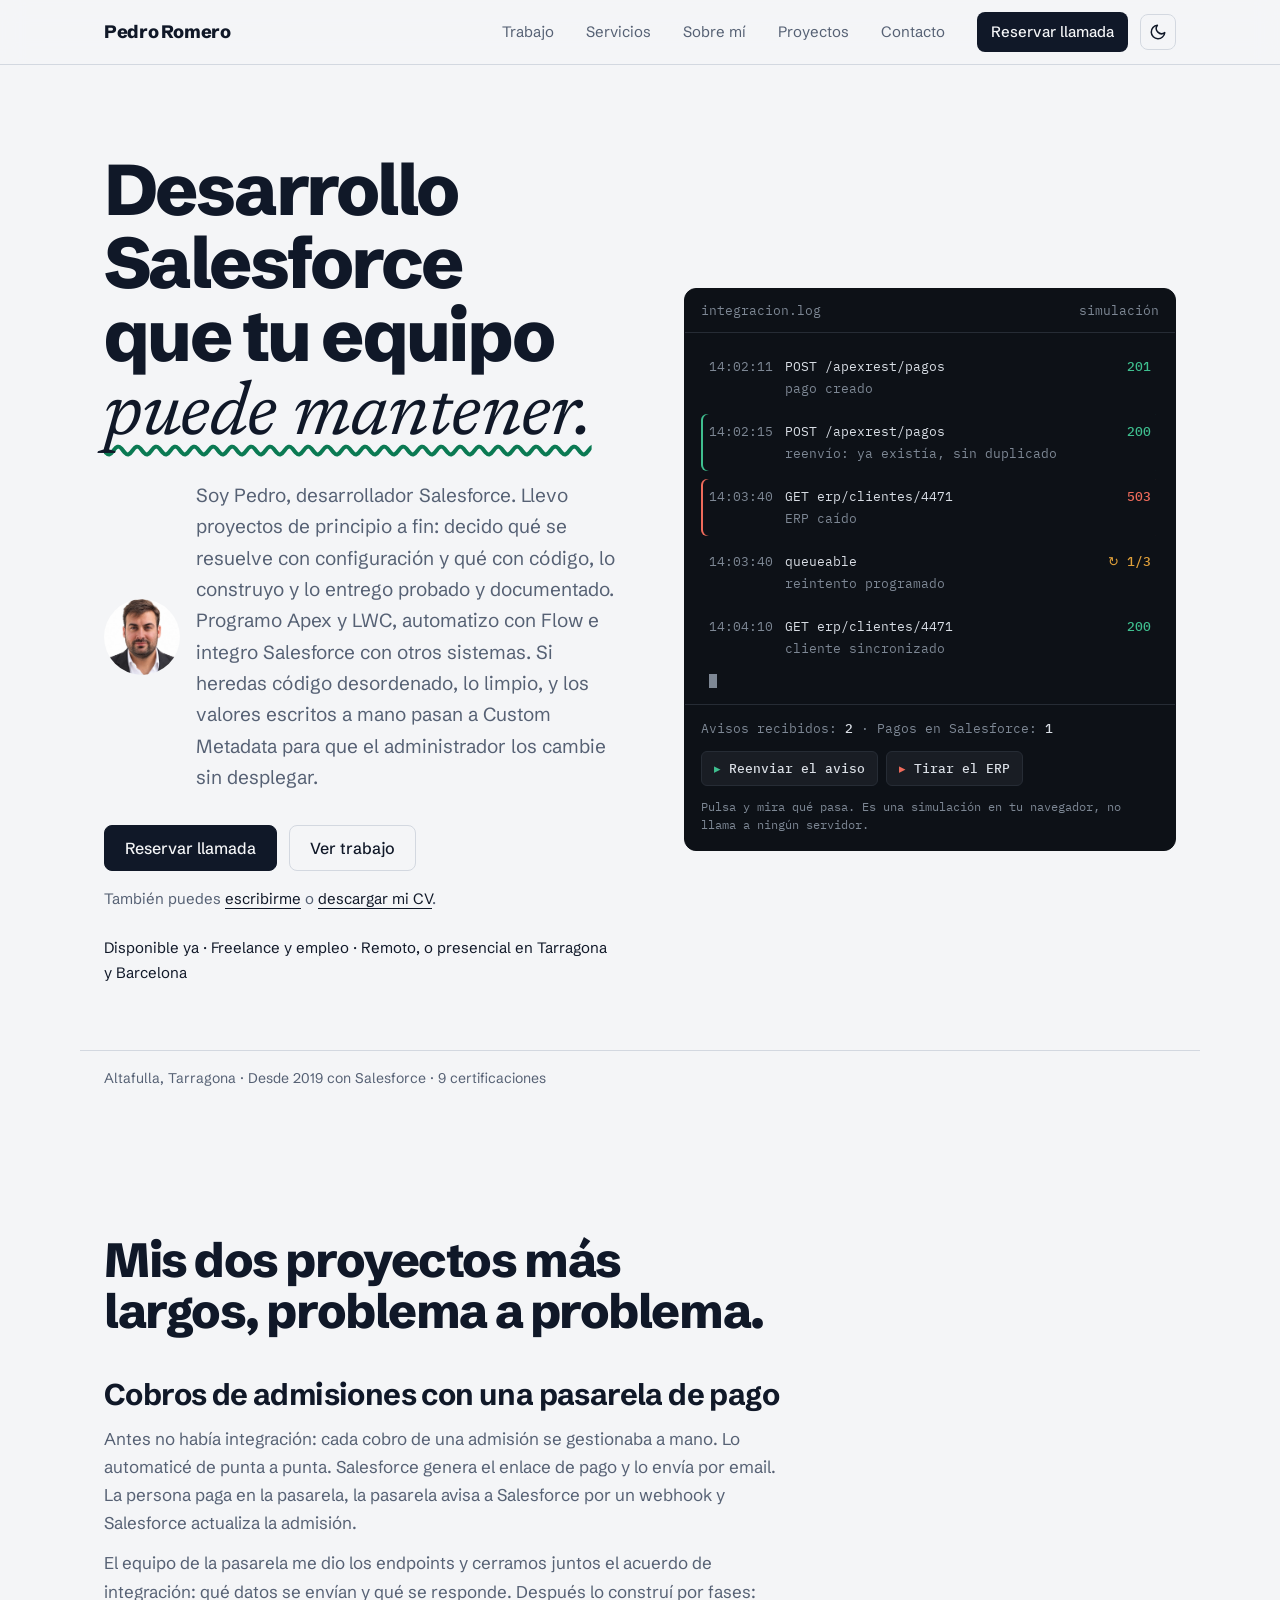
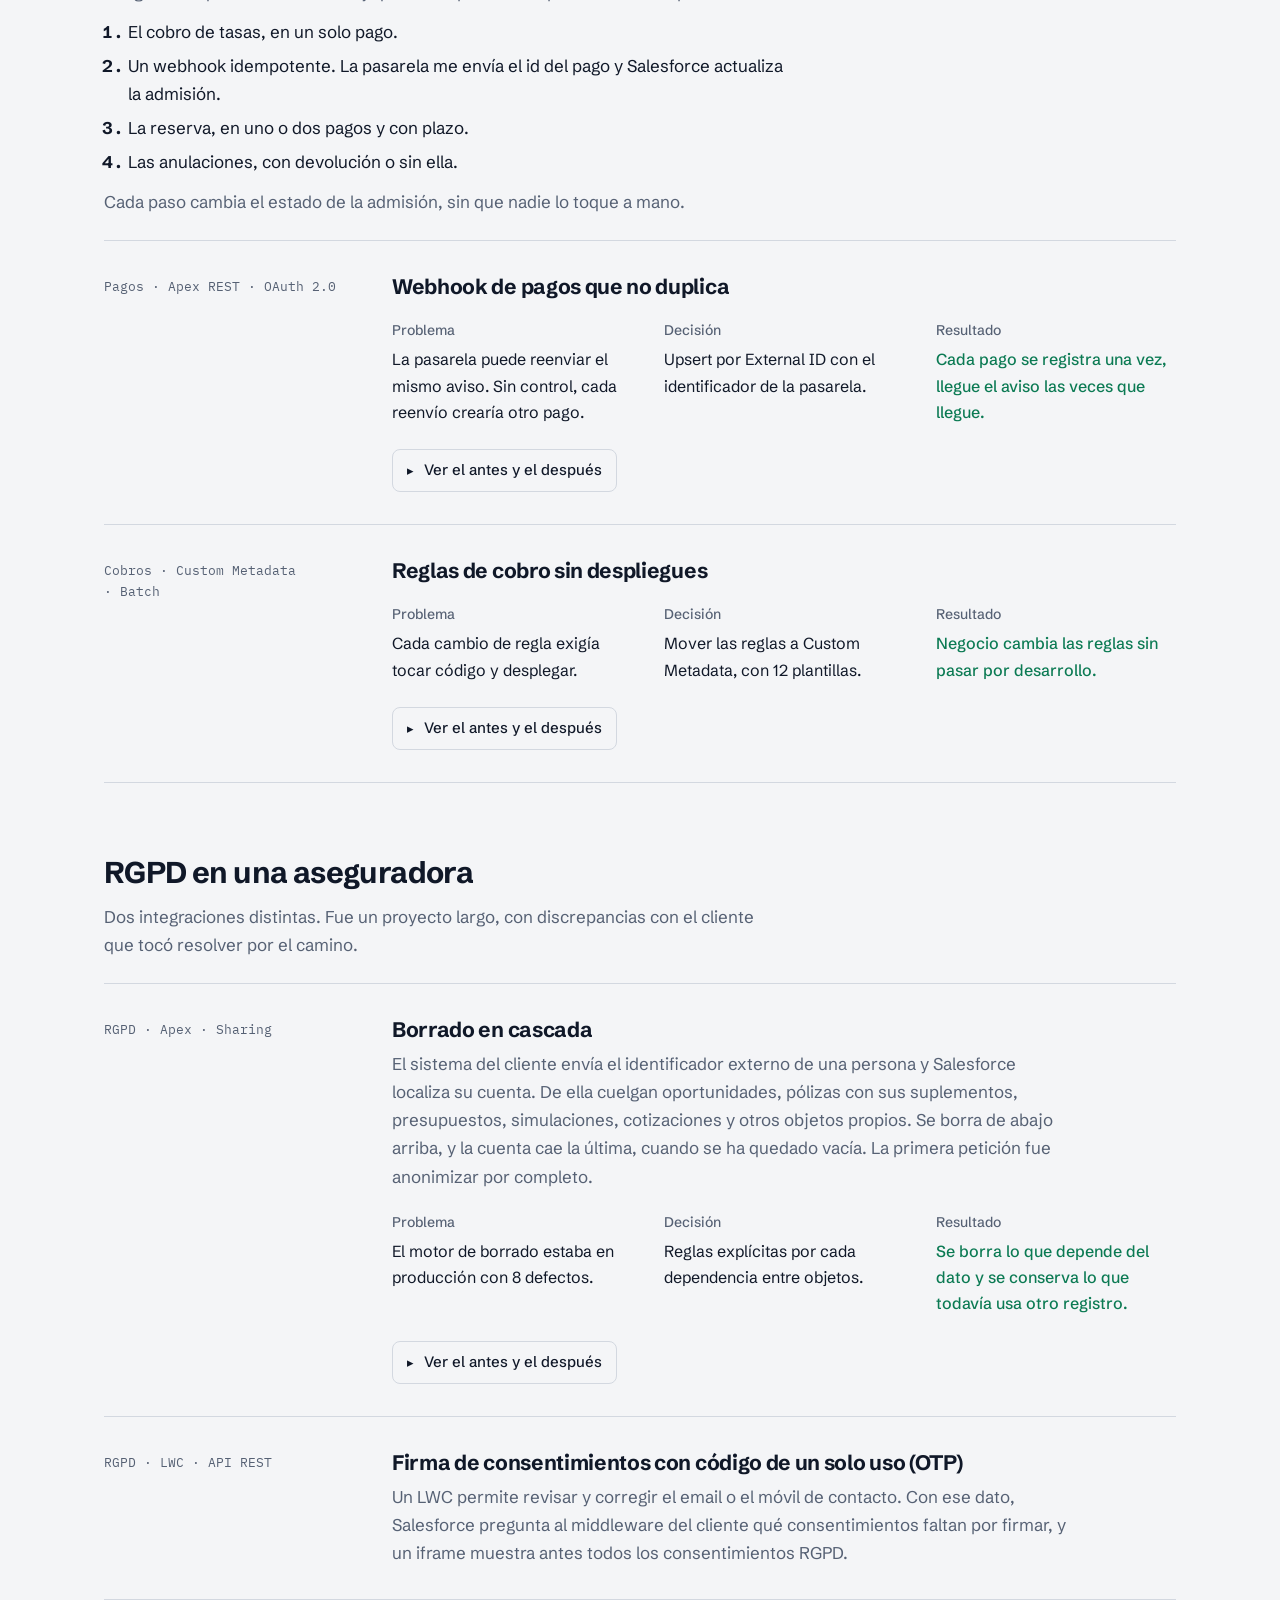
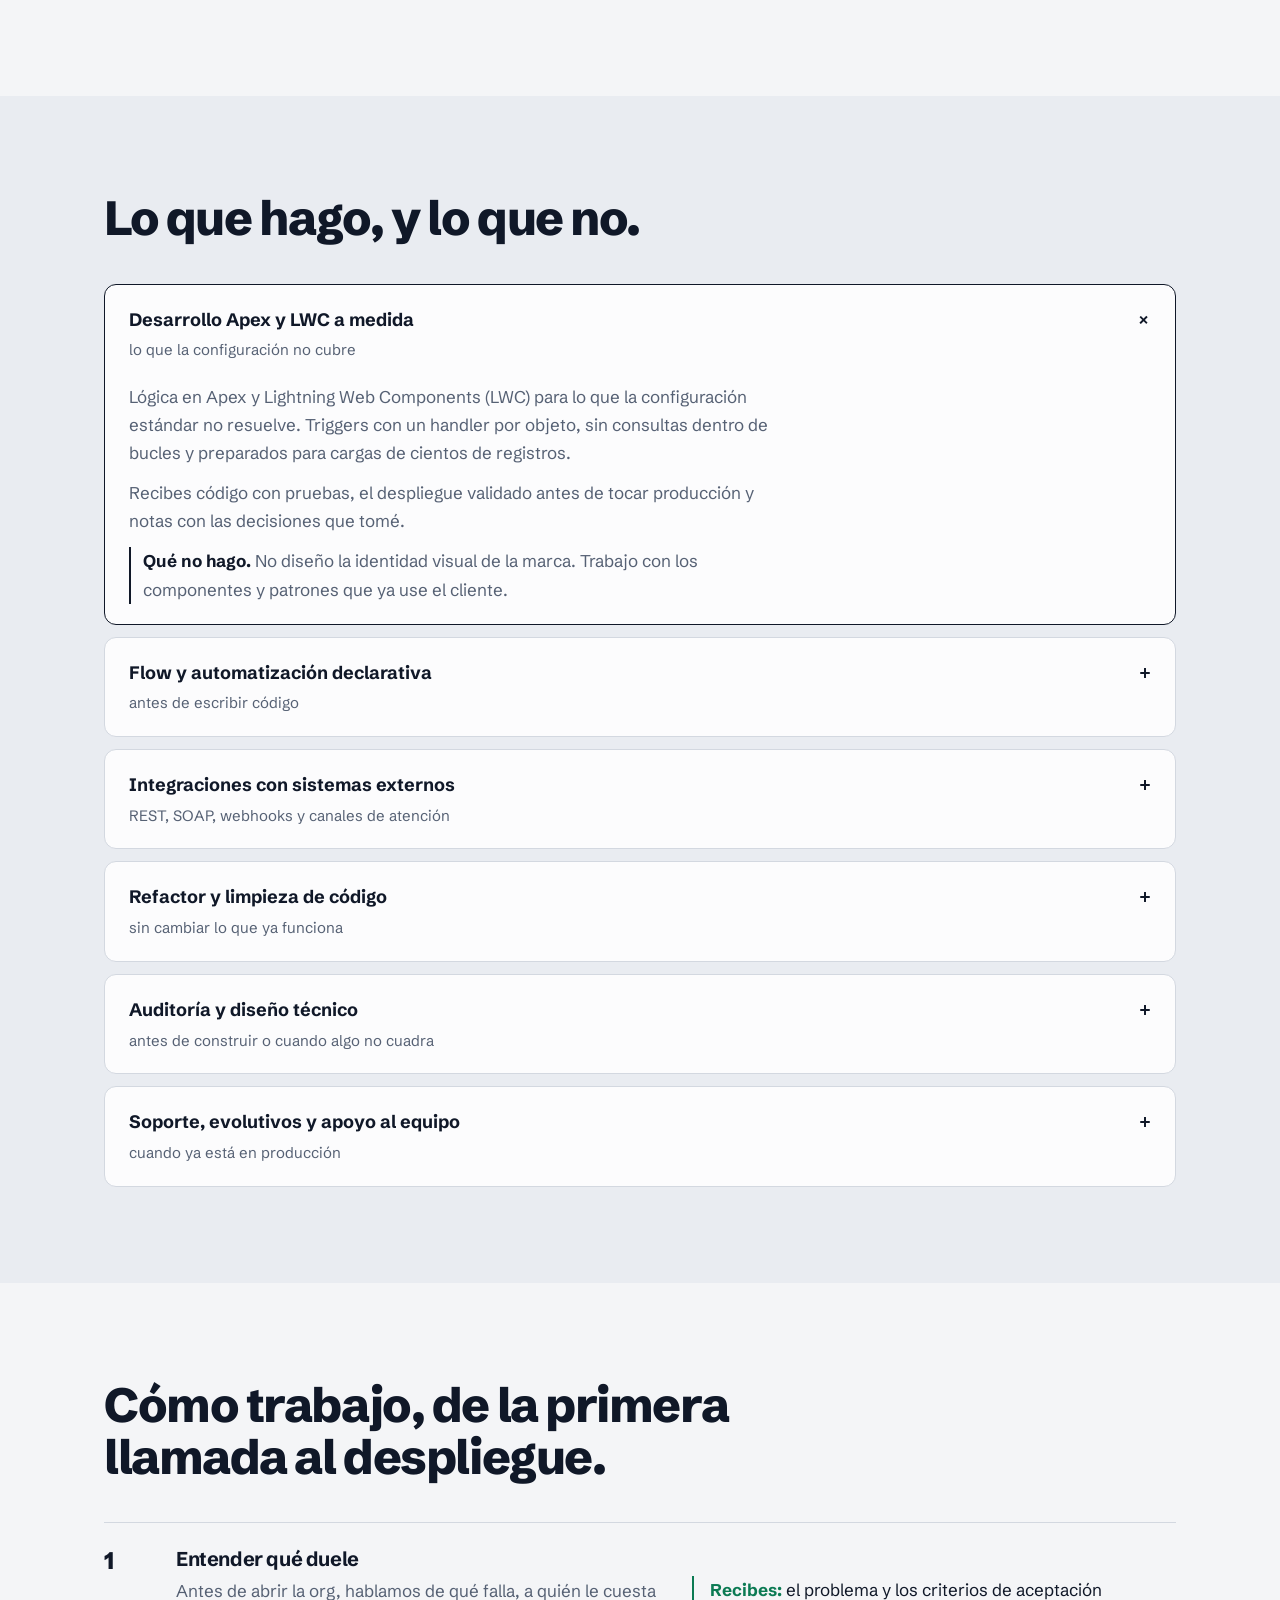
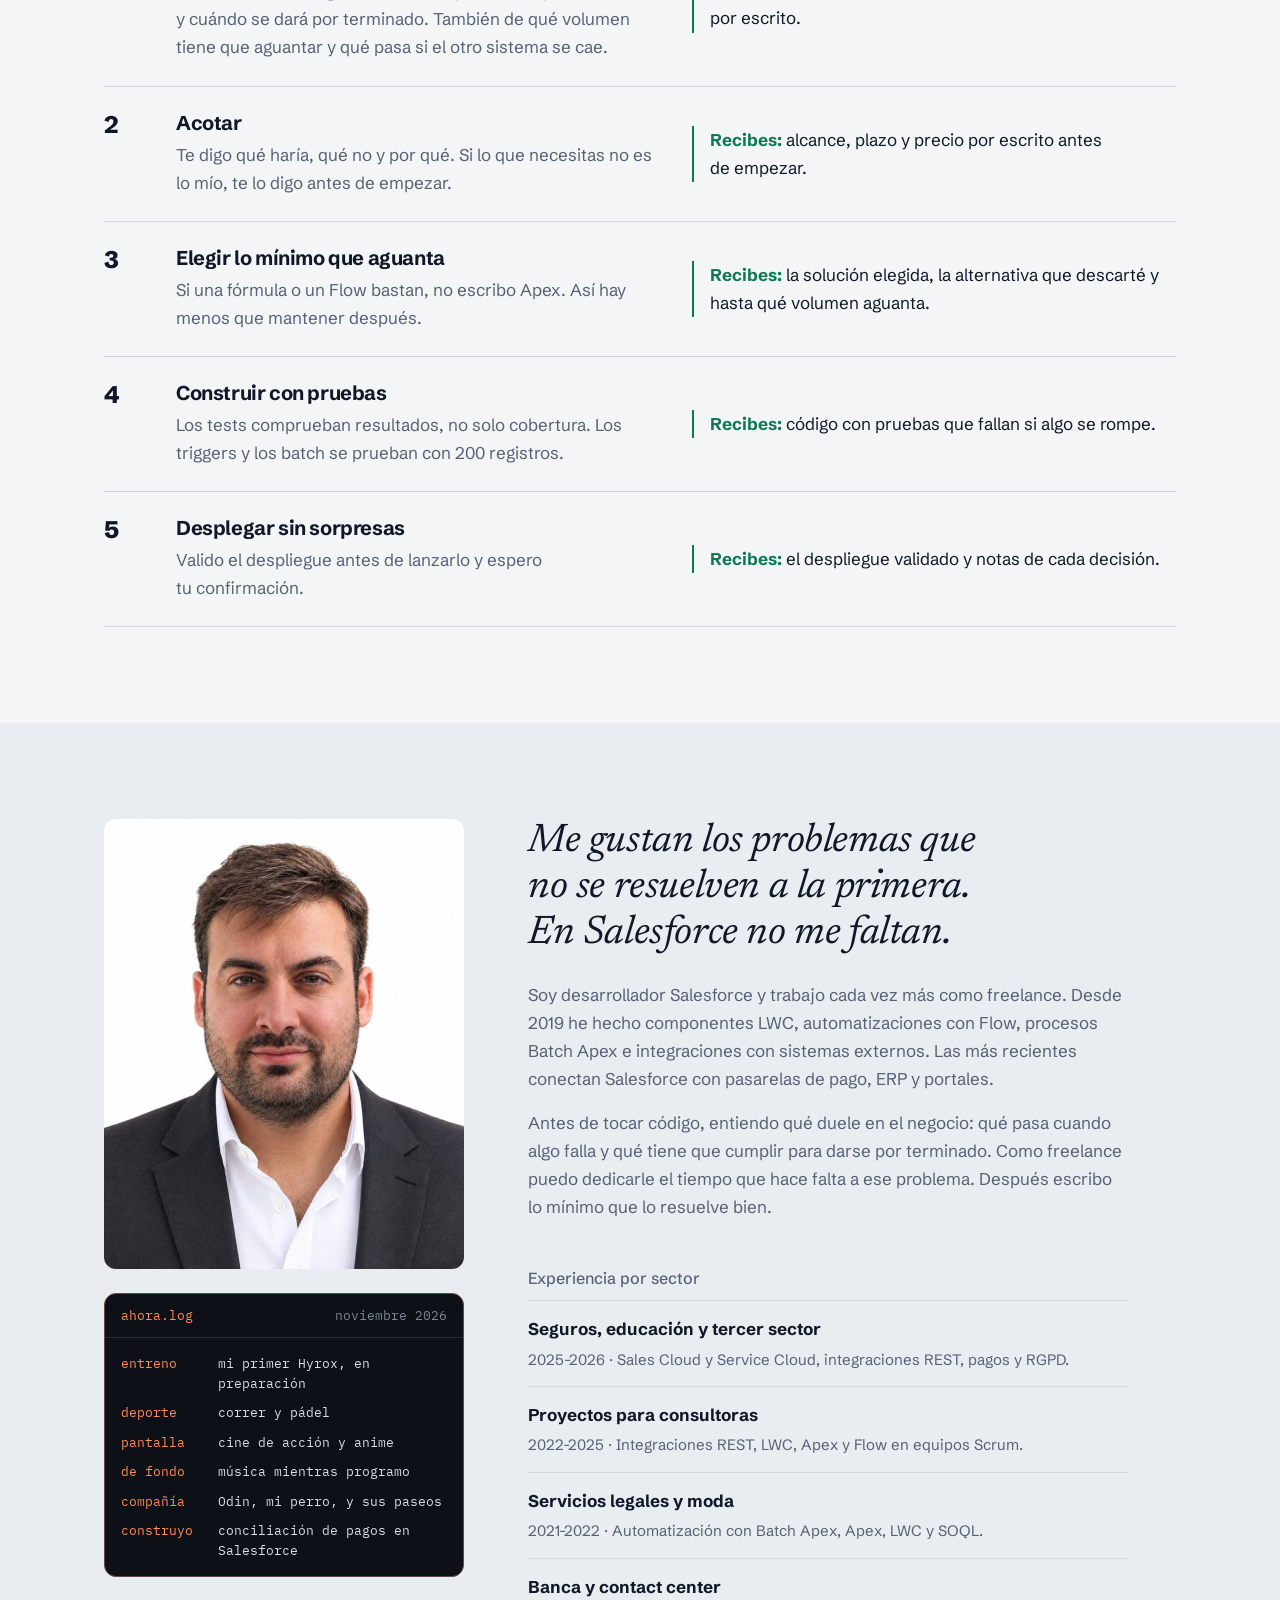
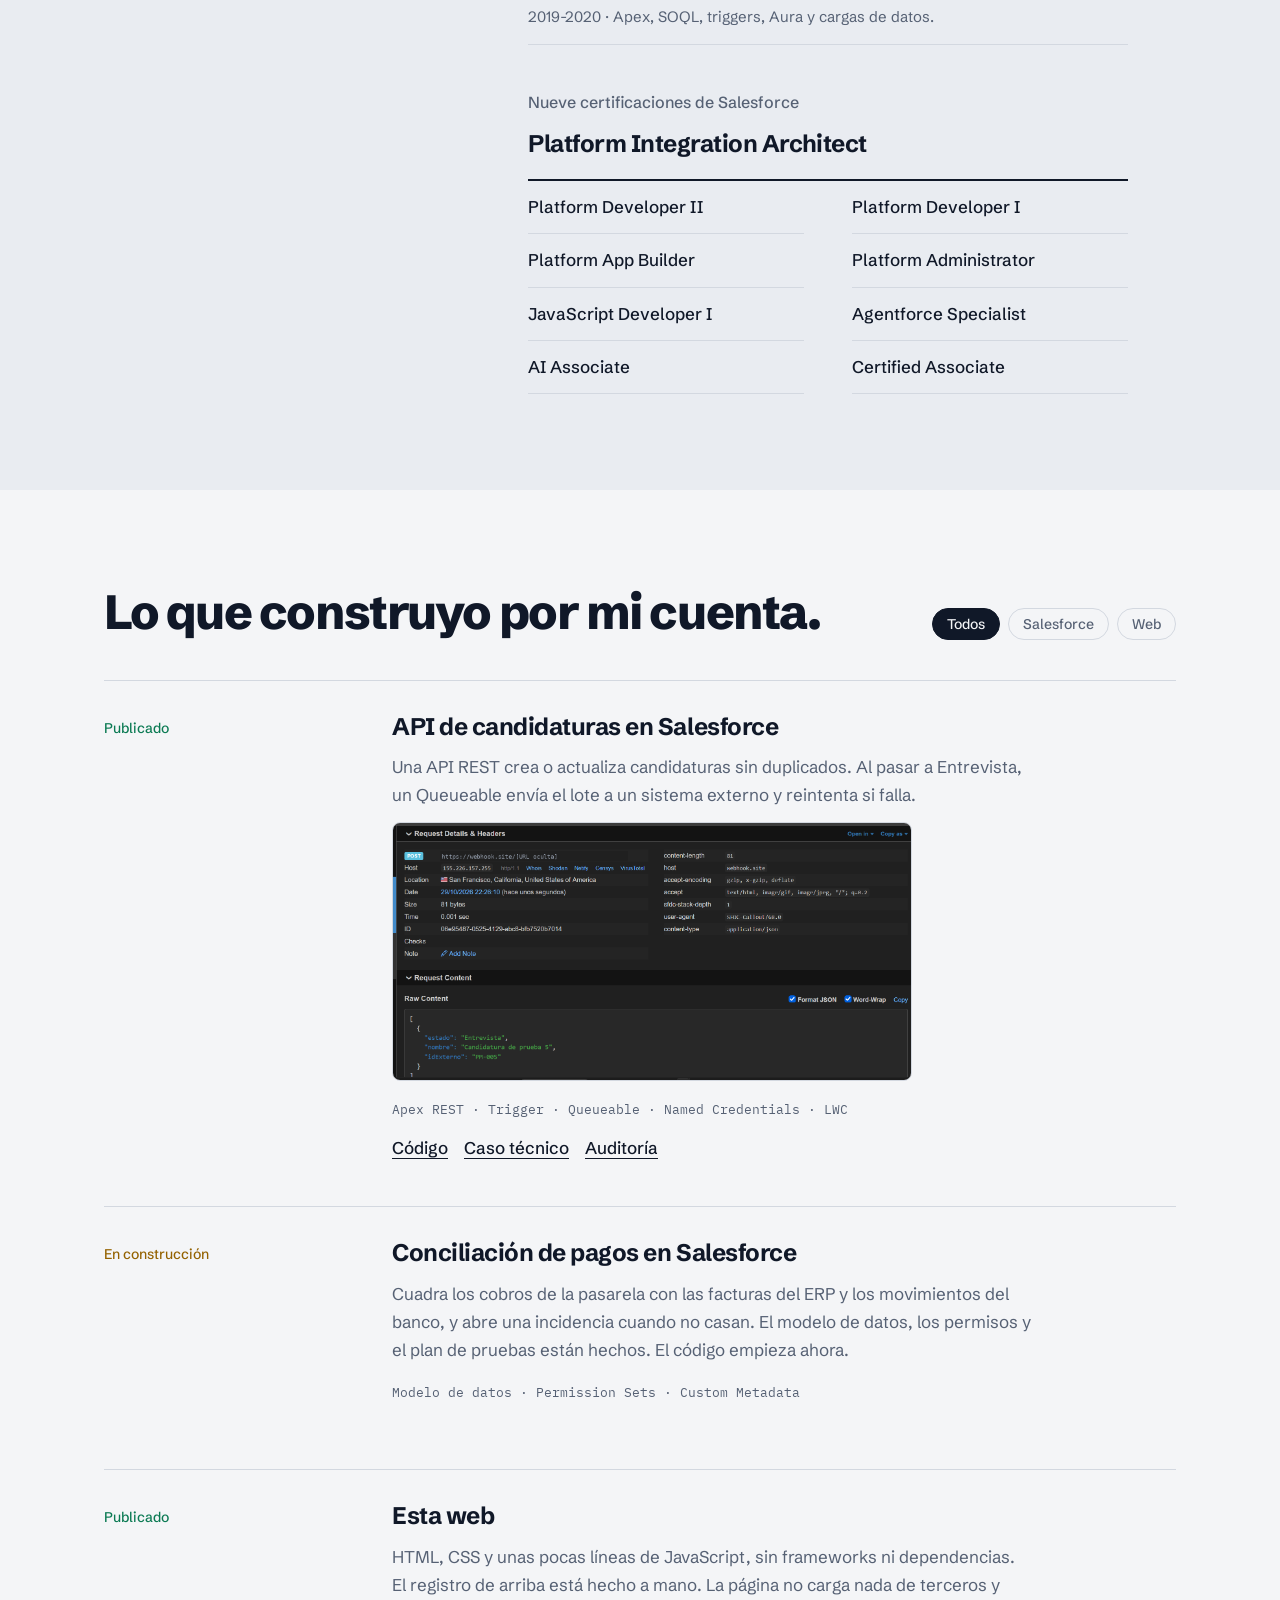
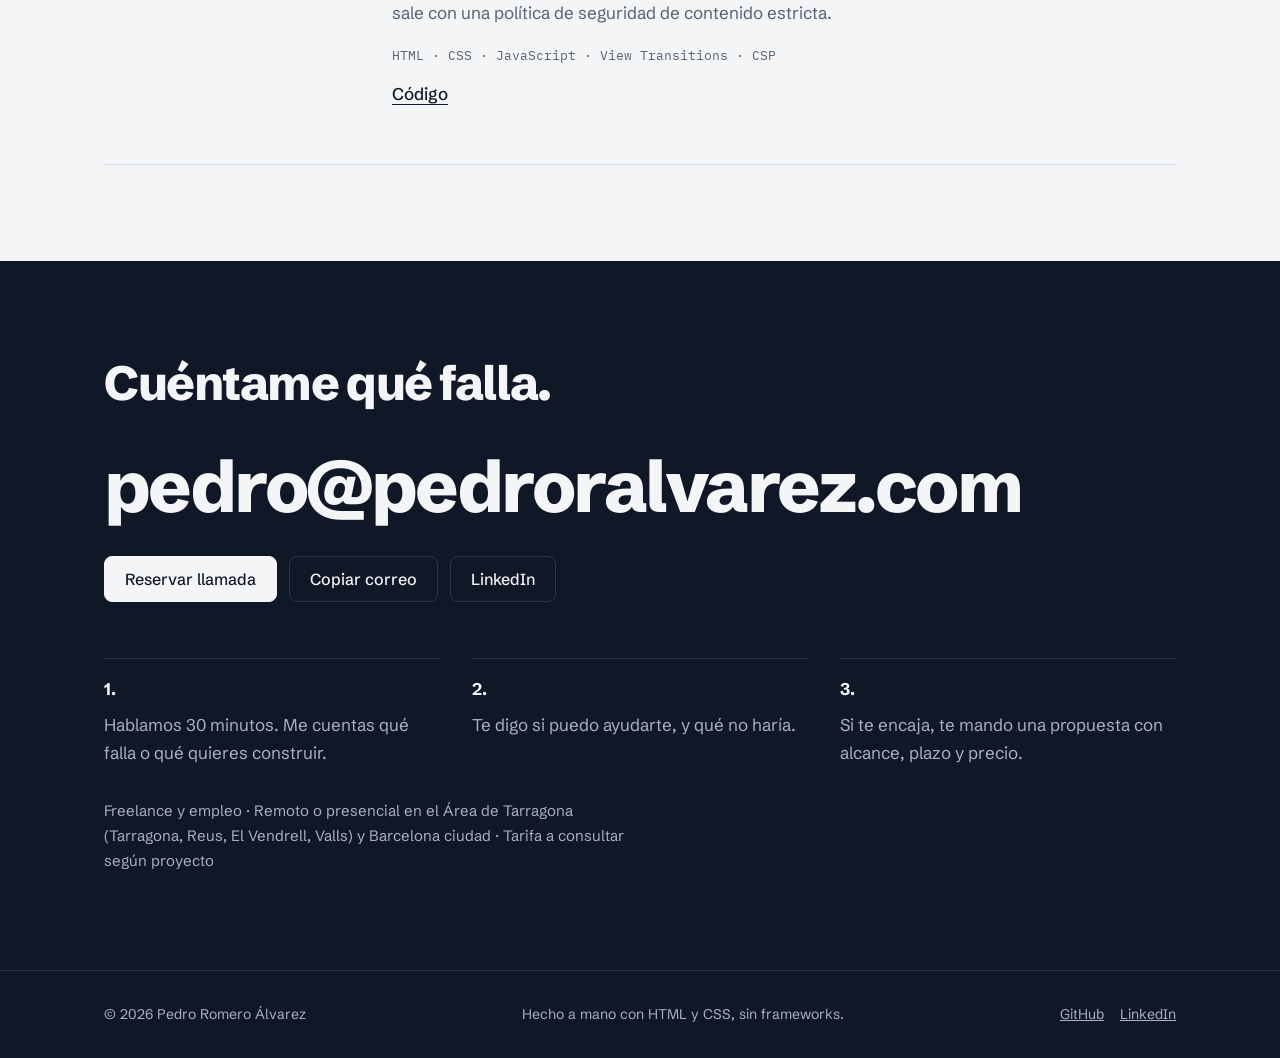
==== public/index.html @ 66bf9553 "feat: ampliar portada, servicios y sobre mí a proyectos Salesforce completos" ====
<!doctype html>
<html lang="es">
<head>
  <meta charset="utf-8" />
  <meta name="viewport" content="width=device-width, initial-scale=1" />
  <title>Pedro Romero Álvarez · Desarrollador Salesforce</title>
  <meta name="description" content="Desarrollador Salesforce en Altafulla (Tarragona). Apex, LWC, Flow e integraciones, 9 certificaciones. Freelance o empleo, remoto o presencial." />
  <meta name="theme-color" content="#f4f5f7" />
  <link rel="icon" href="favicon.svg" type="image/svg+xml" />
  <meta property="og:type" content="website" />
  <meta property="og:locale" content="es_ES" />
  <meta property="og:title" content="Pedro Romero Álvarez · Desarrollador Salesforce" />
  <meta property="og:description" content="Proyectos Salesforce de principio a fin: Apex, LWC, Flow, integraciones y limpieza de código. Remoto o presencial en Tarragona y Barcelona." />
  <meta property="og:url" content="https://www.pedroralvarez.com/" />
  <meta property="og:image" content="https://www.pedroralvarez.com/og.png" />
  <meta property="og:image:width" content="1200" />
  <meta property="og:image:height" content="630" />
  <meta property="og:image:alt" content="Pedro Romero Álvarez, integraciones Salesforce que aguantan un mal día" />
  <meta name="twitter:card" content="summary_large_image" />
  <link rel="canonical" href="https://www.pedroralvarez.com/" />
  <script type="application/ld+json">
  {"@context":"https://schema.org","@type":"Person","name":"Pedro Romero Álvarez","url":"https://www.pedroralvarez.com/","email":"mailto:pedro@pedroralvarez.com","image":"https://www.pedroralvarez.com/assets/foto.jpg","jobTitle":"Desarrollador Salesforce","address":{"@type":"PostalAddress","addressLocality":"Altafulla","addressRegion":"Tarragona","addressCountry":"ES"},"knowsAbout":["Salesforce","Apex","Lightning Web Components","Flow","APIs REST","Integraciones"],"sameAs":["https://www.linkedin.com/in/pedro-romero-alvarez-329b035a/","https://github.com/Kairveth"]}
  </script>
  <link rel="preload" href="assets/fonts/schibsted-grotesk-latin-800-normal.woff2" as="font" type="font/woff2" crossorigin />
  <link rel="preload" href="assets/fonts/newsreader-latin-400-italic.woff2" as="font" type="font/woff2" crossorigin />
  <script src="theme.js"></script>
  <link rel="stylesheet" href="styles.css" />
  <script src="script.js" defer></script>
</head>
<body>
<a class="skip" href="#main">Saltar al contenido</a>

<header class="top">
  <div class="wrap top-inner">
    <a class="brand" href="#inicio">Pedro Romero</a>
    <button class="theme-toggle" type="button" id="tema" aria-pressed="false" aria-label="Modo oscuro" title="Modo oscuro">
      <svg class="moon" viewBox="0 0 24 24" fill="none" stroke="currentColor" stroke-width="2" stroke-linecap="round" stroke-linejoin="round" aria-hidden="true"><path d="M21 12.8A9 9 0 1 1 11.2 3a7 7 0 0 0 9.8 9.8z"/></svg>
      <svg class="sun" viewBox="0 0 24 24" fill="none" stroke="currentColor" stroke-width="2" stroke-linecap="round" aria-hidden="true"><circle cx="12" cy="12" r="4"/><path d="M12 2v2M12 20v2M4.9 4.9l1.4 1.4M17.7 17.7l1.4 1.4M2 12h2M20 12h2M4.9 19.1l1.4-1.4M17.7 6.3l1.4-1.4"/></svg>
    </button>
    <button class="menu-toggle" aria-label="Abrir menú" aria-expanded="false" aria-controls="nav">Menú</button>
    <nav id="nav" class="nav">
      <a href="#casos">Trabajo</a>
      <a href="#servicios">Servicios</a>
      <a href="#sobre-mi">Sobre mí</a>
      <a href="#portfolio">Proyectos</a>
      <a href="#contacto">Contacto</a>
      <a class="nav-cta" href="https://cal.com/pedro-romero-alvarez/30min" rel="noopener noreferrer">Reservar llamada</a>
    </nav>
  </div>
</header>

<main id="main" tabindex="-1">

<section id="inicio" class="hero">
  <div class="wrap hero-grid">
    <div class="hero-copy">
      <h1>Desarrollo Salesforce que tu equipo <span class="voz">puede mantener.</span></h1>
      <div class="hero-intro">
        <img class="hero-photo" src="assets/foto.jpg" alt="Pedro Romero Álvarez" width="720" height="900" />
        <p class="lead">Soy Pedro, desarrollador Salesforce. Llevo proyectos de principio a fin: decido qué se resuelve con configuración y qué con código, lo construyo y lo entrego probado y documentado. Programo Apex y LWC, automatizo con Flow e integro Salesforce con otros sistemas. Si heredas código desordenado, lo limpio, y los valores escritos a mano pasan a Custom Metadata para que el administrador los cambie sin desplegar.</p>
      </div>
      <div class="actions">
        <a class="btn btn-primary" href="https://cal.com/pedro-romero-alvarez/30min" rel="noopener noreferrer">Reservar llamada</a>
        <a class="btn btn-quiet" href="#casos">Ver trabajo</a>
      </div>
      <p class="hero-links">También puedes <a href="#contacto">escribirme</a> o <a href="assets/cv-pedro-romero-alvarez.pdf" download>descargar mi CV</a>.</p>
      <p class="disponibilidad">Disponible ya · Freelance y empleo · Remoto, o presencial en Tarragona y Barcelona</p>
    </div>
    <figure class="log" aria-label="Registro simulado de una integración">
      <figcaption class="log-head"><span>integracion.log</span><span>simulación</span></figcaption>
      <ol class="log-lines" id="registro" aria-live="polite">
        <li><time>14:02:11</time><code>POST /apexrest/pagos</code><b class="s2">201</b><span>pago creado</span></li>
        <li class="f-ok"><time>14:02:15</time><code>POST /apexrest/pagos</code><b class="s2">200</b><span>reenvío: ya existía, sin duplicado</span></li>
        <li class="f-fault"><time>14:03:40</time><code>GET erp/clientes/4471</code><b class="s5">503</b><span>ERP caído</span></li>
        <li><time>14:03:40</time><code>queueable</code><b class="s3">↻ 1/3</b><span>reintento programado</span></li>
        <li><time>14:04:10</time><code>GET erp/clientes/4471</code><b class="s2">200</b><span>cliente sincronizado</span></li>
      </ol>
      <div class="log-foot">
        <p class="log-tally">Avisos recibidos: <b id="avisos">2</b> · Pagos en Salesforce: <b id="pagos">1</b></p>
        <div class="log-actions">
          <button class="log-btn" type="button" id="reenviar">Reenviar el aviso</button>
          <button class="log-btn log-btn-fault" type="button" id="caida">Tirar el ERP</button>
        </div>
        <p class="log-hint">Pulsa y mira qué pasa. Es una simulación en tu navegador, no llama a ningún servidor.</p>
      </div>
    </figure>
  </div>
  <p class="wrap hero-meta">Altafulla, Tarragona · Desde 2019 con Salesforce · 9 certificaciones</p>
</section>

<section id="casos" class="block">
  <div class="wrap">
    <h2 class="say">Mis dos proyectos más largos, problema a problema.</h2>

    <div class="proj">
      <div class="proj-head">
        <h3>Cobros de admisiones con una pasarela de pago</h3>
        <p>Antes no había integración: cada cobro de una admisión se gestionaba a mano. Lo automaticé de punta a punta. Salesforce genera el enlace de pago y lo envía por email. La persona paga en la pasarela, la pasarela avisa a Salesforce por un webhook y Salesforce actualiza la admisión.</p>
        <p>El equipo de la pasarela me dio los endpoints y cerramos juntos el acuerdo de integración: qué datos se envían y qué se responde. Después lo construí por fases:</p>
        <ol class="proj-steps">
          <li>El cobro de tasas, en un solo pago.</li>
          <li>Un webhook idempotente. La pasarela me envía el id del pago y Salesforce actualiza la admisión.</li>
          <li>La reserva, en uno o dos pagos y con plazo.</li>
          <li>Las anulaciones, con devolución o sin ella.</li>
        </ol>
        <p>Cada paso cambia el estado de la admisión, sin que nadie lo toque a mano.</p>
      </div>
      <article class="case">
        <p class="case-tag">Pagos · Apex REST · OAuth 2.0</p>
        <div>
          <h4>Webhook de pagos que no duplica</h4>
          <dl class="case-steps">
            <div><dt>Problema</dt><dd>La pasarela puede reenviar el mismo aviso. Sin control, cada reenvío crearía otro pago.</dd></div>
            <div><dt>Decisión</dt><dd>Upsert por External ID con el identificador de la pasarela.</dd></div>
            <div><dt>Resultado</dt><dd>Cada pago se registra una vez, llegue el aviso las veces que llegue.</dd></div>
          </dl>
          <details class="replay">
            <summary>Ver el antes y el después</summary>
            <figure class="log" aria-label="Simulación del aviso de pago repetido, sin y con idempotencia">
              <figcaption class="log-head"><span>pagos.log</span><span>simulación</span></figcaption>
              <ol class="log-lines">
                <li class="log-sep">Sin idempotencia</li>
                <li><time>14:02:11</time><code>POST /apexrest/pagos</code><b class="s2">201</b><span>pago creado</span></li>
                <li class="f-fault"><time>14:02:15</time><code>POST /apexrest/pagos</code><b class="s5">201</b><span>reenvío: otro pago, duplicado</span></li>
                <li class="log-sep">Con upsert por External ID</li>
                <li><time>14:02:11</time><code>POST /apexrest/pagos</code><b class="s2">201</b><span>pago creado</span></li>
                <li class="f-ok"><time>14:02:15</time><code>POST /apexrest/pagos</code><b class="s2">200</b><span>reenvío: ya existía, sin duplicado</span></li>
              </ol>
            </figure>
          </details>
        </div>
      </article>
      <article class="case">
        <p class="case-tag">Cobros · Custom Metadata · Batch</p>
        <div>
          <h4>Reglas de cobro sin despliegues</h4>
          <dl class="case-steps">
            <div><dt>Problema</dt><dd>Cada cambio de regla exigía tocar código y desplegar.</dd></div>
            <div><dt>Decisión</dt><dd>Mover las reglas a Custom Metadata, con 12 plantillas.</dd></div>
            <div><dt>Resultado</dt><dd>Negocio cambia las reglas sin pasar por desarrollo.</dd></div>
          </dl>
          <details class="replay">
            <summary>Ver el antes y el después</summary>
            <figure class="log" aria-label="Simulación del cambio de una regla de cobro, antes y después">
              <figcaption class="log-head"><span>cobros.log</span><span>simulación</span></figcaption>
              <ol class="log-lines">
                <li class="log-sep">Antes</li>
                <li><time>lunes</time><code>cambiar una regla de cobro</code><b class="s3">petición</b><span>negocio la pide a desarrollo</span></li>
                <li class="f-fault"><time>después</time><code>código, pruebas y despliegue</code><b class="s5">espera</b><span>la regla no cambia hasta desplegar</span></li>
                <li class="log-sep">Con las reglas en Custom Metadata</li>
                <li class="f-ok"><time>lunes</time><code>editar la plantilla de cobro</code><b class="s2">hecho</b><span>negocio cambia la regla, sin despliegue</span></li>
                <li><time>noche</time><code>batch de cobros caducados</code><b class="s2">ok</b><span>cancela el cobro y cierra su oportunidad</span></li>
              </ol>
            </figure>
          </details>
        </div>
      </article>
    </div>

    <div class="proj">
      <div class="proj-head">
        <h3>RGPD en una aseguradora</h3>
        <p>Dos integraciones distintas. Fue un proyecto largo, con discrepancias con el cliente que tocó resolver por el camino.</p>
      </div>
      <article class="case">
        <p class="case-tag">RGPD · Apex · Sharing</p>
        <div>
          <h4>Borrado en cascada</h4>
          <p class="case-intro">El sistema del cliente envía el identificador externo de una persona y Salesforce localiza su cuenta. De ella cuelgan oportunidades, pólizas con sus suplementos, presupuestos, simulaciones, cotizaciones y otros objetos propios. Se borra de abajo arriba, y la cuenta cae la última, cuando se ha quedado vacía. La primera petición fue anonimizar por completo.</p>
          <dl class="case-steps">
            <div><dt>Problema</dt><dd>El motor de borrado estaba en producción con 8 defectos.</dd></div>
            <div><dt>Decisión</dt><dd>Reglas explícitas por cada dependencia entre objetos.</dd></div>
            <div><dt>Resultado</dt><dd>Se borra lo que depende del dato y se conserva lo que todavía usa otro registro.</dd></div>
          </dl>
          <details class="replay">
            <summary>Ver el antes y el después</summary>
            <figure class="log" aria-label="Simulación del borrado de una simulación y su oportunidad, antes y después">
              <figcaption class="log-head"><span>borrado.log</span><span>simulación</span></figcaption>
              <ol class="log-lines">
                <li class="log-sep">Antes</li>
                <li><time>paso 1</time><code>borrar simulación</code><b class="s2">ok</b><span>simulación eliminada</span></li>
                <li class="f-fault"><time>paso 2</time><code>oportunidad asociada</code><b class="s5">sigue</b><span>se queda huérfana, sin simulaciones</span></li>
                <li class="log-sep">Con una regla por dependencia</li>
                <li><time>paso 1</time><code>borrar simulación</code><b class="s2">ok</b><span>simulación eliminada</span></li>
                <li class="f-ok"><time>paso 2</time><code>oportunidad sin más simulaciones</code><b class="s2">borrada</b><span>no queda nada huérfano</span></li>
                <li><time>si no</time><code>oportunidad con otra simulación</code><b class="s2">se conserva</b><span>solo se borra la simulación pedida</span></li>
              </ol>
            </figure>
          </details>
        </div>
      </article>
      <article class="case">
        <p class="case-tag">RGPD · LWC · API REST</p>
        <div>
          <h4>Firma de consentimientos con código de un solo uso (OTP)</h4>
          <p class="case-intro">Un LWC permite revisar y corregir el email o el móvil de contacto. Con ese dato, Salesforce pregunta al middleware del cliente qué consentimientos faltan por firmar, y un iframe muestra antes todos los consentimientos RGPD.</p>
        </div>
      </article>
    </div>
  </div>
</section>

<section id="servicios" class="block block-tint">
  <div class="wrap">
    <h2 class="say">Lo que hago, y lo que no.</h2>
    <div class="svc-list">
      <details class="svc" name="servicios" open>
        <summary><span>Desarrollo Apex y LWC a medida</span><span class="svc-sub">lo que la configuración no cubre</span></summary>
        <div class="svc-body">
          <p>Lógica en Apex y Lightning Web Components (LWC) para lo que la configuración estándar no resuelve. Triggers con un handler por objeto, sin consultas dentro de bucles y preparados para cargas de cientos de registros.</p>
          <p>Recibes código con pruebas, el despliegue validado antes de tocar producción y notas con las decisiones que tomé.</p>
          <p><strong>Qué no hago.</strong> No diseño la identidad visual de la marca. Trabajo con los componentes y patrones que ya use el cliente.</p>
        </div>
      </details>
      <details class="svc" name="servicios">
        <summary><span>Flow y automatización declarativa</span><span class="svc-sub">antes de escribir código</span></summary>
        <div class="svc-body">
          <p>Antes de programar miro si un Flow, una regla de validación o un Permission Set lo resuelven. Si basta con eso, no escribo Apex. También reviso los Flows que ya tienes cuando se pisan entre ellos o con triggers.</p>
          <p>Recibes la automatización probada y una nota de qué dispara cada Flow y en qué orden.</p>
          <p><strong>Qué no hago.</strong> No meto en un Flow una lógica que se va a volver imposible de seguir. Si toca Apex, te explico por qué.</p>
        </div>
      </details>
      <details class="svc" name="servicios">
        <summary><span>Integraciones con sistemas externos</span><span class="svc-sub">REST, SOAP, webhooks y canales de atención</span></summary>
        <div class="svc-body">
          <p>Diseño y programo APIs REST propias y llamadas salientes con Named Credentials, con reintentos controlados y registro de fallos. También conecto canales de Service Cloud como el chat web, WhatsApp y Omni-Channel.</p>
          <p>Te entrego el diseño de la integración, el código con pruebas, la documentación y la puesta en producción coordinada contigo.</p>
          <p><strong>Qué no hago.</strong> No sustituyo una plataforma de integración empresarial cuando el volumen la exige. Te lo digo antes de empezar.</p>
        </div>
      </details>
      <details class="svc" name="servicios">
        <summary><span>Refactor y limpieza de código</span><span class="svc-sub">sin cambiar lo que ya funciona</span></summary>
        <div class="svc-body">
          <p>Ordeno código heredado: triggers con lógica dentro, consultas en bucles, IDs y valores escritos a mano. Los parámetros que cambian por entorno o que el administrador debería poder tocar pasan a Custom Metadata.</p>
          <p>Recibes el mismo comportamiento, con pruebas que lo comprueban antes y después del cambio, y la lista de lo que he corregido.</p>
          <p><strong>Qué no hago.</strong> No reescribo todo desde cero si se puede mejorar por partes.</p>
        </div>
      </details>
      <details class="svc" name="servicios">
        <summary><span>Auditoría y diseño técnico</span><span class="svc-sub">antes de construir o cuando algo no cuadra</span></summary>
        <div class="svc-body">
          <p>Para un proyecto nuevo propongo el diseño: qué va en configuración y qué en código, qué patrón seguir y qué riesgos veo. Si la org ya existe, reviso integraciones, código Apex, permisos y uso compartido en modo solo lectura.</p>
          <p>Entrego un informe con hallazgos, severidad, evidencia y un plan priorizado. Puedes ver cómo es en la <a href="caso/auditoria-candidaturas/">auditoría de uno de mis proyectos</a>.</p>
          <p><strong>Qué no hago.</strong> No accedo a una org sin permiso por escrito ni publico datos de clientes.</p>
        </div>
      </details>
      <details class="svc" name="servicios">
        <summary><span>Soporte, evolutivos y apoyo al equipo</span><span class="svc-sub">cuando ya está en producción</span></summary>
        <div class="svc-body">
          <p>Corrijo incidencias buscando la causa y no el síntoma, y hago evolutivos sobre lo que ya funciona. Si tu equipo tiene desarrolladores, reviso su código y dejo por escrito los criterios para que los sigan sin depender de mí.</p>
          <p>Por cada incidencia recibes qué la causaba, qué cambié y cómo comprobarlo.</p>
          <p><strong>Qué no hago.</strong> No toco producción sin validar el despliegue y sin tu confirmación.</p>
        </div>
      </details>
    </div>
  </div>
</section>

<section id="metodo" class="block">
  <div class="wrap">
    <h2 class="say">Cómo trabajo, de la primera llamada al despliegue.</h2>
    <ol class="method">
      <li class="step">
        <h3>Entender qué duele</h3>
        <p>Antes de abrir la org, hablamos de qué falla, a quién le cuesta y cuándo se dará por terminado. También de qué volumen tiene que aguantar y qué pasa si el otro sistema se cae.</p>
        <p class="step-out"><b>Recibes:</b> el problema y los criterios de aceptación por escrito.</p>
      </li>
      <li class="step">
        <h3>Acotar</h3>
        <p>Te digo qué haría, qué no y por qué. Si lo que necesitas no es lo mío, te lo digo antes de empezar.</p>
        <p class="step-out"><b>Recibes:</b> alcance, plazo y precio por escrito antes de empezar.</p>
      </li>
      <li class="step">
        <h3>Elegir lo mínimo que aguanta</h3>
        <p>Si una fórmula o un Flow bastan, no escribo Apex. Así hay menos que mantener después.</p>
        <p class="step-out"><b>Recibes:</b> la solución elegida, la alternativa que descarté y hasta qué volumen aguanta.</p>
      </li>
      <li class="step">
        <h3>Construir con pruebas</h3>
        <p>Los tests comprueban resultados, no solo cobertura. Los triggers y los batch se prueban con 200 registros.</p>
        <p class="step-out"><b>Recibes:</b> código con pruebas que fallan si algo se rompe.</p>
      </li>
      <li class="step">
        <h3>Desplegar sin sorpresas</h3>
        <p>Valido el despliegue antes de lanzarlo y espero tu confirmación.</p>
        <p class="step-out"><b>Recibes:</b> el despliegue validado y notas de cada decisión.</p>
      </li>
    </ol>
  </div>
</section>

<section id="sobre-mi" class="block block-tint">
  <div class="wrap about">
    <div class="about-side">
      <img class="about-photo" src="assets/foto.jpg" alt="Pedro Romero Álvarez" width="720" height="900" loading="lazy" />
      <figure class="log log-warm" aria-label="En qué ando ahora">
        <figcaption class="log-head"><span>ahora.log</span><span>noviembre 2026</span></figcaption>
        <ul class="now-lines">
          <li><span class="k">entreno</span><span>mi primer Hyrox, en preparación</span></li>
          <li><span class="k">deporte</span><span>correr y pádel</span></li>
          <li><span class="k">pantalla</span><span>cine de acción y anime</span></li>
          <li><span class="k">de fondo</span><span>música mientras programo</span></li>
          <li><span class="k">compañía</span><span>Odin, mi perro, y sus paseos</span></li>
          <li><span class="k">construyo</span><span>conciliación de pagos en Salesforce</span></li>
        </ul>
      </figure>
    </div>
    <div class="about-text">
      <h2 class="about-lead voz">Me gustan los problemas que no se resuelven a la primera. En Salesforce no me faltan.</h2>
      <p>Soy desarrollador Salesforce y trabajo cada vez más como freelance. Desde 2019 he hecho componentes LWC, automatizaciones con Flow, procesos Batch Apex e integraciones con sistemas externos. Las más recientes conectan Salesforce con pasarelas de pago, ERP y portales.</p>
      <p>Antes de tocar código, entiendo qué duele en el negocio: qué pasa cuando algo falla y qué tiene que cumplir para darse por terminado. Como freelance puedo dedicarle el tiempo que hace falta a ese problema. Después escribo lo mínimo que lo resuelve bien.</p>
      <div class="experiencia">
        <h3>Experiencia por sector</h3>
        <ul>
          <li><strong>Seguros, educación y tercer sector</strong> <span>2025-2026 · Sales Cloud y Service Cloud, integraciones REST, pagos y RGPD.</span></li>
          <li><strong>Proyectos para consultoras</strong> <span>2022-2025 · Integraciones REST, LWC, Apex y Flow en equipos Scrum.</span></li>
          <li><strong>Servicios legales y moda</strong> <span>2021-2022 · Automatización con Batch Apex, Apex, LWC y SOQL.</span></li>
          <li><strong>Banca y contact center</strong> <span>2019-2020 · Apex, SOQL, triggers, Aura y cargas de datos.</span></li>
        </ul>
      </div>
      <div class="certs-block">
        <h3>Nueve certificaciones de Salesforce</h3>
        <ul class="certs">
      <li class="cert-main">Platform Integration Architect</li>
      <li>Platform Developer II</li>
      <li>Platform Developer I</li>
      <li>Platform App Builder</li>
      <li>Platform Administrator</li>
      <li>JavaScript Developer I</li>
      <li>Agentforce Specialist</li>
      <li>AI Associate</li>
      <li>Certified Associate</li>
      </ul>
      </div>
    </div>
  </div>
</section>

<section id="portfolio" class="block">
  <div class="wrap">
    <div class="block-head">
      <h2 class="say">Lo que construyo por mi cuenta.</h2>
      <div class="filters" role="group" aria-label="Filtrar proyectos" hidden></div>
    </div>
    <!--
      Para añadir un proyecto, copia este bloque dentro de .projects:
      data-cat: tecnologías separadas por coma. Los filtros se crean solos. Ejemplo: "Salesforce, Web".
      Estado: "En construcción" o "Publicado" (para Publicado añade la clase is-live).
      Enlaces: borra los que no existan.

      <article class="project" data-cat="Salesforce">
        <p class="project-state">En construcción</p>
        <h3>Nombre del proyecto</h3>
        <p>Qué problema resuelve, en una o dos frases.</p>
        <p class="stack">Tecnología · Tecnología</p>
        <p class="links"><a href="https://github.com/..." rel="noopener noreferrer">Código</a><a href="https://..." rel="noopener noreferrer">Demo</a></p>
      </article>
    -->
    <div class="projects">
      <article class="project" data-cat="Salesforce">
        <p class="project-state is-live">Publicado</p>
        <h3 class="vt-candidaturas">API de candidaturas en Salesforce</h3>
        <p>Una API REST crea o actualiza candidaturas sin duplicados. Al pasar a Entrevista, un Queueable envía el lote a un sistema externo y reintenta si falla.</p>
        <img class="project-shot" src="assets/mini-crm/webhook.png" alt="Petición POST recibida en webhook.site desde Salesforce con el lote de una candidatura en Entrevista" width="1597" height="793" loading="lazy" />
        <p class="stack">Apex REST · Trigger · Queueable · Named Credentials · LWC</p>
        <p class="links"><a href="https://github.com/Kairveth/sf-candidaturas-api" rel="noopener noreferrer">Código</a><a href="caso/">Caso técnico</a><a href="caso/auditoria-candidaturas/">Auditoría</a></p>
      </article>
      <article class="project" data-cat="Salesforce">
        <p class="project-state">En construcción</p>
        <h3>Conciliación de pagos en Salesforce</h3>
        <p>Cuadra los cobros de la pasarela con las facturas del ERP y los movimientos del banco, y abre una incidencia cuando no casan. El modelo de datos, los permisos y el plan de pruebas están hechos. El código empieza ahora.</p>
        <p class="stack">Modelo de datos · Permission Sets · Custom Metadata</p>
      </article>
      <article class="project" data-cat="Web">
        <p class="project-state is-live">Publicado</p>
        <h3>Esta web</h3>
        <p>HTML, CSS y unas pocas líneas de JavaScript, sin frameworks ni dependencias. El registro de arriba está hecho a mano. La página no carga nada de terceros y sale con una política de seguridad de contenido estricta.</p>
        <p class="stack">HTML · CSS · JavaScript · View Transitions · CSP</p>
        <p class="links"><a href="https://github.com/Kairveth/web-personal" rel="noopener noreferrer">Código</a></p>
      </article>
    </div>
  </div>
</section>

<section id="contacto" class="block invert contact">
  <div class="wrap">
    <h2 class="say">Cuéntame qué falla.</h2>
    <a class="contact-mail" href="mailto:pedro@pedroralvarez.com">pedro@pedroralvarez.com</a>
    <div class="actions">
      <a class="btn btn-primary" href="https://cal.com/pedro-romero-alvarez/30min" rel="noopener noreferrer">Reservar llamada</a>
      <button class="btn btn-quiet" type="button" id="copiar" data-mail="pedro@pedroralvarez.com">Copiar correo</button>
      <a class="btn btn-quiet" href="https://www.linkedin.com/in/pedro-romero-alvarez-329b035a/" rel="noopener noreferrer">LinkedIn</a>
    </div>
    <ol class="steps">
      <li>Hablamos 30 minutos. Me cuentas qué falla o qué quieres construir.</li>
      <li>Te digo si puedo ayudarte, y qué no haría.</li>
      <li>Si te encaja, te mando una propuesta con alcance, plazo y precio.</li>
    </ol>
    <p class="contact-note">Freelance y empleo · Remoto o presencial en el Área de Tarragona (Tarragona, Reus, El Vendrell, Valls) y Barcelona ciudad · Tarifa a consultar según proyecto</p>
  </div>
</section>

</main>

<footer class="foot invert">
  <div class="wrap foot-inner">
    <span>© 2026 Pedro Romero Álvarez</span>
    <span>Hecho a mano con HTML y CSS, sin frameworks.</span>
    <span class="foot-links"><a href="https://github.com/Kairveth" rel="noopener noreferrer">GitHub</a><a href="https://www.linkedin.com/in/pedro-romero-alvarez-329b035a/" rel="noopener noreferrer">LinkedIn</a></span>
  </div>
</footer>

</body>
</html>
---- public/styles.css ----
@font-face { font-family: 'Schibsted Grotesk'; font-weight: 400; font-display: swap; src: url(assets/fonts/schibsted-grotesk-latin-400-normal.woff2) format('woff2'); }
@font-face { font-family: 'Schibsted Grotesk'; font-weight: 500; font-display: swap; src: url(assets/fonts/schibsted-grotesk-latin-500-normal.woff2) format('woff2'); }
@font-face { font-family: 'Schibsted Grotesk'; font-weight: 700; font-display: swap; src: url(assets/fonts/schibsted-grotesk-latin-700-normal.woff2) format('woff2'); }
@font-face { font-family: 'Schibsted Grotesk'; font-weight: 800; font-display: swap; src: url(assets/fonts/schibsted-grotesk-latin-800-normal.woff2) format('woff2'); }
@font-face { font-family: 'IBM Plex Mono'; font-weight: 400; font-display: swap; src: url(assets/fonts/ibm-plex-mono-latin-400-normal.woff2) format('woff2'); }
@font-face { font-family: 'IBM Plex Mono'; font-weight: 500; font-display: swap; src: url(assets/fonts/ibm-plex-mono-latin-500-normal.woff2) format('woff2'); }
@font-face { font-family: 'Newsreader'; font-style: italic; font-weight: 400; font-display: swap; src: url(assets/fonts/newsreader-latin-400-italic.woff2) format('woff2'); }

/* Casi todo es tinta sobre papel. El color solo aparece como estado: verde resuelto, ámbar en curso, rojo fallo.
   Los registros son paneles oscuros porque son instrumentos, no decoración. La serif cursiva es la voz de Pedro.
   La mono solo aparece donde hay código o registros. Lo que se mueve explica algo. */
:root {
  color-scheme: only light;
  --paper: #f4f5f7;
  --paper-tint: #e9ecf1;
  --surface: #fcfcfd;
  --ink: #101828;
  --ink-soft: #2a3550;
  --graphite: #566174;
  --rule: #d3d8e0;
  --accent: #101828;
  --on-accent: #f4f5f7;
  --ok-ink: #0b7a53;
  --retry-ink: #946200;
  --fault-ink: #c0392b;
  --warm: #ff8a5b;
  --ok: #3fbf8f;
  --retry: #e0a03a;
  --fault: #ef6b5b;
  --log-bg: #0d1117;
  --log-ink: #d9dee5;
  --log-dim: #7d8794;
  --log-rule: #262c35;
  --log-edge: #0d1117;
  --display: 'Schibsted Grotesk', system-ui, sans-serif;
  --mono: 'IBM Plex Mono', ui-monospace, monospace;
  --voz: 'Newsreader', Georgia, serif;
  --ease: cubic-bezier(.2, .7, .2, 1);
  --max: 1120px;
}
/* Modo oscuro: solo si la persona lo elige con el botón (data-theme lo fija theme.js antes de pintar). El claro es el de siempre. */
:root[data-theme="dark"] {
  color-scheme: dark;
  --paper: #141618;
  --paper-tint: #1a1d20;
  --surface: #1c1f23;
  --ink: #eceef1;
  --ink-soft: #cfd3d9;
  --graphite: #a0a7b1;
  --rule: #2e3238;
  --accent: #eceef1;
  --on-accent: #141618;
  --ok-ink: #3fbf8f;
  --retry-ink: #e0a03a;
  --fault-ink: #ef6b5b;
  --log-bg: #0b0c0e;
  --log-edge: #2e3238;
}

/* Bloque invertido: mismas variables, valores cruzados */
.invert { --paper: #101828; --surface: #101828; --ink: #f4f5f7; --ink-soft: #d3d8e0; --graphite: #a9b2c0; --rule: #2a3550; --accent: #f4f5f7; --on-accent: #101828; background: var(--paper); color: var(--ink); }
:root[data-theme="dark"] .invert { --paper: #1f2328; --surface: #1f2328; --rule: #363b42; }

@view-transition { navigation: auto; }

* { box-sizing: border-box; }
html { scroll-behavior: smooth; scroll-padding-top: 72px; }
body { margin: 0; background: var(--paper); color: var(--ink); font: 400 1.0625rem/1.65 var(--display); -webkit-font-smoothing: antialiased; }
img { max-width: 100%; display: block; }
a { color: inherit; }
h1, h2, h3, h4 { margin: 0; font-weight: 700; text-wrap: balance; }
p { margin: 0; text-wrap: pretty; }
::selection { background: var(--accent); color: var(--on-accent); }
.skip { position: absolute; left: 16px; top: -64px; z-index: 20; padding: 10px 16px; border-radius: 8px; background: var(--accent); color: var(--on-accent); font-weight: 500; text-decoration: none; transition: top .2s ease; }
.skip:focus { top: 12px; }
main:focus { outline: none; }
:focus-visible { outline: 2px solid var(--accent); outline-offset: 3px; border-radius: 4px; }
.wrap { max-width: var(--max); margin: 0 auto; padding: 0 24px; }
.voz { font-family: var(--voz); font-style: italic; font-weight: 400; letter-spacing: -0.01em; }

/* Cabecera */
.top { position: sticky; top: 0; z-index: 10; background: color-mix(in srgb, var(--paper) 88%, transparent); backdrop-filter: blur(12px); border-bottom: 1px solid var(--rule); }
.top-inner { display: flex; align-items: center; gap: 12px; height: 64px; position: relative; scroll-target-group: auto; }
.brand { margin-right: auto; }
.theme-toggle { display: inline-grid; place-items: center; width: 36px; height: 36px; padding: 0; border: 1px solid var(--rule); border-radius: 8px; background: none; color: var(--ink); cursor: pointer; transition: border-color .2s ease; }
.theme-toggle:hover { border-color: var(--ink); }
.theme-toggle svg { width: 18px; height: 18px; }
.theme-toggle .moon, [data-theme-now="dark"] .theme-toggle .sun { display: block; }
.theme-toggle .sun, [data-theme-now="dark"] .theme-toggle .moon { display: none; }
.brand { font-weight: 800; letter-spacing: -0.02em; text-decoration: none; font-size: 1.125rem; }
.menu-toggle { font: 500 .875rem var(--display); background: none; border: 1px solid var(--rule); border-radius: 6px; padding: 6px 12px; color: var(--ink); cursor: pointer; }
.nav { display: none; }
.nav.open { display: flex; flex-direction: column; position: absolute; top: 64px; left: 16px; right: 16px; padding: 8px 16px; background: var(--paper); border: 1px solid var(--rule); border-radius: 8px; transition: opacity .2s ease, translate .2s ease; }
@starting-style { .nav.open { opacity: 0; translate: 0 -8px; } }
.nav a { padding: 12px 0; text-decoration: none; color: var(--graphite); font-size: .9375rem; transition: color .2s ease; }
.nav a:hover, .nav a:target-current { color: var(--ink); }
.nav a.nav-cta { color: var(--ink); font-weight: 500; }
@media (min-width: 860px) {
  .menu-toggle { display: none; }
  .nav { order: 1; }
  .theme-toggle { order: 2; }
  .nav, .nav.open { display: flex; flex-direction: row; gap: 32px; position: static; padding: 0; border: 0; background: none; }
  .nav a { padding: 0; position: relative; }
  .nav a::after { content: ''; position: absolute; left: 0; right: 0; bottom: -6px; height: 2px; background: var(--accent); transform: scaleX(0); transform-origin: left; transition: transform .25s var(--ease); }
  .nav a:hover::after, .nav a:focus-visible::after, .nav a:target-current::after { transform: scaleX(1); }
  .nav { align-items: center; }
  .nav a.nav-cta { padding: 8px 14px; border-radius: 8px; background: var(--accent); color: var(--on-accent); transition: background-color .2s ease; }
  .nav a.nav-cta:hover { background: var(--ink-soft); }
  .nav a.nav-cta::after { display: none; }
}

/* Hero */
.hero { padding: 88px 0 48px; }
.hero-grid { display: grid; gap: 48px; align-items: center; }
@media (min-width: 960px) { .hero-grid { grid-template-columns: 1.05fr 1fr; gap: 64px; } }
h1 { font-size: clamp(2.5rem, 5.6vw, 4.5rem); line-height: 1.02; letter-spacing: -0.035em; font-weight: 800; }
/* El subrayado ondulado es el de un error. Nace rojo y pasa a verde cuando el registro de al lado se recupera. */
h1 .voz { display: inline-block; font-size: 1.06em; text-decoration: underline wavy var(--ok-ink); text-decoration-thickness: .055em; text-underline-offset: .14em; text-decoration-skip-ink: none; animation: mend .6s ease 3.5s both; }
@keyframes mend { from { text-decoration-color: var(--fault-ink); } }
.hero-intro { display: flex; gap: 16px; align-items: center; margin-top: 24px; }
.hero-photo { flex: none; width: 76px; height: 76px; border-radius: 50%; object-fit: cover; object-position: 50% 22%; }
.hero-intro .lead { margin-top: 0; }
.lead { margin-top: 24px; max-width: 46ch; font-size: 1.1875rem; color: var(--graphite); }
.actions { display: flex; flex-wrap: wrap; gap: 12px; margin-top: 32px; }
.btn { display: inline-flex; align-items: center; padding: 12px 20px; border-radius: 8px; font: 500 1rem var(--display); text-decoration: none; cursor: pointer; border: 1px solid var(--rule); background: none; color: var(--ink); transition: background-color .2s ease, border-color .2s ease, color .2s ease, transform .15s ease; }
.btn:active { transform: scale(.97); }
.btn-primary { background: var(--accent); border-color: var(--accent); color: var(--on-accent); }
.btn-primary:hover { background: var(--ink-soft); border-color: var(--ink-soft); }
.btn-quiet:hover { border-color: var(--ink); }
.hero-links { margin-top: 16px; color: var(--graphite); font-size: .9375rem; }
.hero-links a { color: var(--ink); text-underline-offset: 4px; }
.hero-links a:hover { text-decoration-thickness: 2px; }
.disponibilidad { margin-top: 24px; font-size: .9375rem; color: var(--ink); }
.hero-meta { margin-top: 64px; padding-top: 16px; border-top: 1px solid var(--rule); font-size: .875rem; color: var(--graphite); }

/* Registro (elemento firma) */
.log { margin: 0; background: var(--log-bg); color: var(--log-ink); border: 1px solid var(--log-edge); border-radius: 12px; font: 400 .8125rem/1.5 var(--mono); overflow: hidden; }
.log-head { display: flex; justify-content: space-between; padding: 12px 16px; border-bottom: 1px solid var(--log-rule); color: var(--log-dim); }
.log-lines { list-style: none; margin: 0; padding: 16px; display: grid; gap: 8px; }
.log-lines::after { content: ''; width: .6em; height: 1.1em; margin-left: 8px; background: var(--log-dim); animation: blink 1s steps(1) infinite; }
.log-lines li { position: relative; display: grid; grid-template-columns: auto 1fr auto; column-gap: 12px; row-gap: 2px; padding: 8px; border-radius: 6px; }
.log-lines li:nth-child(2) { --i: 1; }
.log-lines li:nth-child(3) { --i: 2; }
.log-lines li:nth-child(4) { --i: 3; }
.log-lines li:nth-child(5) { --i: 4; }
.log-lines li:nth-child(6) { --i: 5; }
.log-lines li:nth-child(7) { --i: 6; }
.log-lines li:nth-child(8) { --i: 7; }
.log-lines li::before { content: ''; position: absolute; inset: 0; border-radius: 6px; opacity: 0; pointer-events: none; }
.log-lines .f-ok::before { background: color-mix(in srgb, var(--ok) 16%, transparent); }
.log-lines .f-fault::before { background: color-mix(in srgb, var(--fault) 16%, transparent); }
.log-lines .f-ok { box-shadow: inset 2px 0 var(--ok); }
.log-lines .f-fault { box-shadow: inset 2px 0 var(--fault); }
.log-lines time { color: var(--log-dim); }
.log-lines code { font: inherit; overflow: hidden; text-overflow: ellipsis; white-space: nowrap; }
.log-lines b { font-weight: 500; }
.log-lines span { grid-column: 2 / -1; color: var(--log-dim); }
.log-lines .log-sep { display: block; padding: 8px 8px 0; color: var(--log-ink); font-weight: 500; }
.log-lines .log-sep:not(:first-child) { margin-top: 8px; padding-top: 16px; border-top: 1px solid var(--log-rule); border-radius: 0; }
.s2 { color: var(--ok); }
.s3 { color: var(--retry); }
.s5 { color: var(--fault); }
@keyframes line { from { opacity: 0; translate: 0 6px; } }
@keyframes flash { from { opacity: 1; } to { opacity: 0; } }
@keyframes blink { 50%, 100% { opacity: 0; } }

/* Registro del hero: las líneas entran al cargar. Tras la primera pulsación el JS marca la lista como viva y solo se anima la línea nueva. */
#registro li { view-transition-name: match-element; view-transition-class: logline; animation: line .45s var(--ease) both; animation-delay: calc(400ms + var(--i, 0) * 700ms); }
#registro .f-ok::before, #registro .f-fault::before { animation: flash .65s ease-out both; animation-delay: calc(400ms + var(--i, 0) * 700ms); }
#registro.live li, #registro.live li::before { animation: none; }
#registro.live .fresh::before { animation: flash .65s ease-out both; }
#registro.live.no-vt .fresh { animation: line .45s var(--ease) both; }
::view-transition-group(.logline) { animation-duration: .35s; animation-timing-function: var(--ease); }
.log-foot { display: grid; gap: 12px; padding: 14px 16px 16px; border-top: 1px solid var(--log-rule); }
.log-tally { color: var(--log-dim); }
.log-tally b { display: inline-block; color: var(--log-ink); font-weight: 500; }
.log-tally b.bump { animation: bump .35s var(--ease); }
@keyframes bump { 40% { transform: scale(1.5); } }
.log-actions { display: flex; flex-wrap: wrap; gap: 8px; }
.log-btn { font: 500 .8125rem var(--mono); color: var(--log-ink); background: color-mix(in srgb, var(--log-ink) 6%, transparent); border: 1px solid var(--log-rule); border-radius: 6px; padding: 8px 12px; cursor: pointer; transition: border-color .2s ease, background-color .2s ease, transform .15s ease; }
.log-btn::before { content: '\25B8'; margin-right: 8px; color: var(--ok); }
.log-btn-fault::before { color: var(--fault); }
.log-btn:hover { border-color: var(--log-dim); background: color-mix(in srgb, var(--log-ink) 10%, transparent); }
.log-btn:active { transform: scale(.97); }
.log-btn[aria-disabled='true'] { opacity: .5; cursor: progress; }
.log-hint { color: var(--log-dim); font-size: .75rem; }

/* Bloques */
.block { padding: 96px 0; }
.block-tint { background: var(--paper-tint); }
.block-head { display: flex; flex-wrap: wrap; justify-content: space-between; align-items: baseline; gap: 16px; margin-bottom: 40px; }
.block-head .say { margin-bottom: 0; }
.say { font-size: clamp(1.875rem, 4vw, 3rem); line-height: 1.08; letter-spacing: -0.03em; font-weight: 800; margin-bottom: 40px; max-width: 24ch; }
h3 { font-size: 1.5rem; line-height: 1.2; letter-spacing: -0.02em; }

/* Servicios desplegables */
.svc-list { display: grid; gap: 12px; }
.svc { border: 1px solid var(--rule); border-radius: 12px; background: var(--surface); transition: border-color .25s ease; }
.svc[open] { border-color: var(--ink); }
.svc summary { list-style: none; cursor: pointer; display: grid; grid-template-columns: 1fr auto; gap: 4px 16px; align-items: baseline; padding: 20px 24px; font-weight: 700; font-size: 1.125rem; border-radius: 12px; }
.svc summary span { grid-column: 1; justify-self: start; }
.svc summary::-webkit-details-marker { display: none; }
.svc summary::after { content: '+'; grid-column: 2; grid-row: 1; font: 500 1.25rem var(--mono); color: var(--accent); transition: transform .25s var(--ease); }
.svc[open] summary::after { transform: rotate(45deg); }
.svc-sub { font-size: .9375rem; font-weight: 400; color: var(--graphite); }
.svc-body { padding: 0 24px 20px; display: grid; gap: 12px; }
.svc[open] .svc-body { animation: unfold .35s var(--ease) both; }
@keyframes unfold { from { opacity: 0; transform: translateY(-6px); } }
.svc-body p { max-width: 65ch; color: var(--graphite); }
.svc-body strong { color: var(--ink); }
.svc-body p:last-child { padding-left: 12px; border-left: 2px solid var(--ink); }
.svc summary .tag-soon { font-size: .8125rem; font-weight: 500; color: var(--retry-ink); border: 1px solid currentColor; border-radius: 999px; padding: 1px 10px; }

/* Trabajo: dos proyectos, cada uno con sus problemas */
.proj + .proj { margin-top: 72px; }
.proj-head { display: grid; gap: 12px; max-width: 68ch; margin-bottom: 24px; }
.proj-head h3 { font-size: clamp(1.5rem, 2.6vw, 1.875rem); }
.proj-head p { color: var(--graphite); }
.proj-steps { margin: 0; padding-left: 1.4em; display: grid; gap: 6px; color: var(--ink); }
.proj-steps li::marker { font-weight: 700; }
.case { display: grid; gap: 16px; padding: 32px 0; border-top: 1px solid var(--rule); }
.case:last-child { border-bottom: 1px solid var(--rule); }
@media (min-width: 860px) { .case { grid-template-columns: 240px 1fr; gap: 48px; } }
.case-tag { font: 400 .8125rem/1.6 var(--mono); color: var(--graphite); padding-top: 4px; }
.case-intro { margin-top: 8px; color: var(--graphite); max-width: 68ch; }
.case h4 { font-size: 1.3125rem; line-height: 1.25; letter-spacing: -0.015em; }
.case-steps { display: grid; gap: 16px; margin: 20px 0 0; }
@media (min-width: 860px) { .case-steps { grid-template-columns: repeat(3, 1fr); gap: 32px; } }
.case-steps dt { font-size: .875rem; font-weight: 500; color: var(--graphite); margin-bottom: 4px; }
.case-steps dd { margin: 0; font-size: 1rem; }
.case-steps div:last-child dd { color: var(--ok-ink); font-weight: 500; }

/* Antes y después de cada caso: un <details> nativo. Al abrirlo, el registro se reproduce línea a línea solo con CSS. */
.replay { margin-top: 24px; }
.replay summary { list-style: none; display: inline-flex; align-items: center; gap: 10px; cursor: pointer; padding: 8px 14px; border: 1px solid var(--rule); border-radius: 8px; font-size: .9375rem; font-weight: 500; transition: border-color .2s ease; }
.replay summary::-webkit-details-marker { display: none; }
.replay summary::before { content: '\25B8'; font: 400 .8125rem var(--mono); color: var(--accent); transition: transform .25s var(--ease); }
.replay[open] summary::before { transform: rotate(90deg); }
.replay summary:hover { border-color: var(--ink); }
.replay .log { margin-top: 16px; max-width: 640px; }
.replay .log-lines code { white-space: normal; }
.replay[open] .log-lines li { animation: line .45s var(--ease) both; animation-delay: calc(150ms + var(--i, 0) * 450ms); }
.replay[open] .f-ok::before, .replay[open] .f-fault::before { animation: flash .65s ease-out both; animation-delay: calc(150ms + var(--i, 0) * 450ms); }

/* Cómo trabajo */
.rules { display: grid; gap: 32px 48px; }
@media (min-width: 760px) { .rules { grid-template-columns: repeat(2, 1fr); } }
.rule { padding-top: 20px; border-top: 1px solid var(--rule); display: grid; gap: 8px; align-content: start; }
.rule h3 { font-size: 1.25rem; }
.rule p { color: var(--graphite); max-width: 48ch; }

/* Método: cada paso acaba en algo que el cliente recibe */
.method { list-style: none; margin: 0; padding: 0; counter-reset: paso; }
.step { counter-increment: paso; display: grid; grid-template-columns: 2.25rem 1fr; gap: 6px 16px; padding: 24px 0; border-top: 1px solid var(--rule); }
.step:last-child { border-bottom: 1px solid var(--rule); }
.step::before { content: counter(paso); grid-row: 1 / span 3; font-size: 1.5rem; font-weight: 800; line-height: 1.2; }
.step h3 { font-size: 1.25rem; }
.step p { color: var(--graphite); max-width: 60ch; }
.step .step-out { color: var(--ink); }
.step .step-out b { color: var(--ok-ink); font-weight: 700; }
@media (min-width: 860px) {
  .step { grid-template-columns: 2.5rem minmax(0, 1fr) minmax(0, 1fr); column-gap: 32px; }
  .step::before { grid-row: 1 / span 2; }
  .step h3 { grid-column: 2; }
  .step p { grid-column: 2; }
  .step .step-out { grid-column: 3; grid-row: 1 / span 2; align-self: center; padding-left: 16px; border-left: 2px solid var(--ok-ink); }
}

/* Portfolio */
.filters { display: flex; gap: 8px; }
.chip { font: 500 .875rem var(--display); padding: 6px 14px; border-radius: 999px; border: 1px solid var(--rule); background: none; color: var(--graphite); cursor: pointer; transition: color .2s ease, border-color .2s ease, background-color .2s ease; }
.chip:hover { color: var(--ink); border-color: var(--ink); }
.chip.is-active { background: var(--accent); color: var(--on-accent); border-color: var(--accent); }
.projects { display: grid; }
.project { display: grid; gap: 12px; padding: 32px 0; border-top: 1px solid var(--rule); view-transition-name: match-element; }
.project:last-child { border-bottom: 1px solid var(--rule); }
@media (min-width: 860px) {
  .project { grid-template-columns: 240px 1fr; column-gap: 48px; }
  .project > * { grid-column: 2; }
  .project .project-state { grid-column: 1; grid-row: 1 / span 6; padding-top: 4px; }
}
.project[hidden] { display: none; }
.project p { color: var(--graphite); max-width: 64ch; }
.project .project-state { font-size: .875rem; font-weight: 500; color: var(--retry-ink); }
.project .project-state.is-live { color: var(--ok-ink); }
.vt-candidaturas { view-transition-name: caso-candidaturas; }
.stack { font: 400 .8125rem var(--mono); margin-top: 8px; }
.links { display: flex; flex-wrap: wrap; gap: 16px; margin-top: 4px; }
.project .links a { color: var(--ink); font-weight: 500; text-underline-offset: 4px; }
.project .links a:hover { text-decoration-thickness: 2px; }
.project-shot { width: 100%; max-width: 520px; height: auto; border: 1px solid var(--rule); border-radius: 8px; }
::view-transition-group(*) { animation-duration: .3s; }

/* Sobre mí: registro personal, tono cálido */
.about { display: grid; gap: 48px; align-items: start; }
@media (min-width: 860px) { .about { grid-template-columns: 360px 1fr; gap: 64px; } }
.about-side { display: grid; gap: 24px; max-width: 360px; }
.about-photo { width: 100%; height: auto; aspect-ratio: 4 / 5; object-fit: cover; border-radius: 12px; }
.log-warm { border-color: color-mix(in srgb, var(--warm) 30%, var(--log-rule)); }
.log-warm .log-head span:first-child { color: var(--warm); }
.now-lines { list-style: none; margin: 0; padding: 16px; display: grid; gap: 10px; }
.now-lines li { display: grid; grid-template-columns: 6.5em 1fr; gap: 12px; }
.now-lines .k { color: var(--warm); }
.about-text { max-width: 60ch; display: grid; gap: 16px; }
.about-lead { font-size: clamp(1.75rem, 3.2vw, 2.5rem); line-height: 1.15; margin-bottom: 8px; }
.about-text > p { color: var(--graphite); }
.experiencia { margin-top: 32px; }
.experiencia h3 { font-size: 1rem; font-weight: 500; letter-spacing: 0; color: var(--graphite); margin-bottom: 12px; }
.experiencia ul { list-style: none; margin: 0; padding: 0; border-top: 1px solid var(--rule); }
.experiencia li { padding: 14px 0; border-bottom: 1px solid var(--rule); display: grid; gap: 4px; }
.experiencia li span { color: var(--graphite); font-size: .9375rem; }

/* Certificaciones, dentro de Sobre mí */
.certs-block { margin-top: 32px; }
.certs-block h3 { font-size: 1rem; font-weight: 500; letter-spacing: 0; color: var(--graphite); margin-bottom: 12px; }
.certs { list-style: none; margin: 0; padding: 0; display: grid; gap: 0 48px; }
@media (min-width: 760px) { .certs { grid-template-columns: repeat(2, 1fr); } }
.certs li { padding: 12px 0; border-bottom: 1px solid var(--rule); font-weight: 500; }
.certs .cert-main { grid-column: 1 / -1; font-size: clamp(1.25rem, 2.2vw, 1.5rem); font-weight: 700; letter-spacing: -0.02em; padding: 0 0 16px; border-bottom: 2px solid var(--accent); }

/* Contacto */
.contact-mail { display: inline-block; font-size: clamp(1.25rem, 6.2vw, 4.5rem); font-weight: 800; letter-spacing: -0.035em; line-height: 1.05; text-decoration: none; overflow-wrap: anywhere; background: linear-gradient(var(--accent), var(--accent)) 0 100% / 0 3px no-repeat; transition: background-size .35s ease; }
.contact-mail:hover { background-size: 100% 3px; }
.steps { list-style: none; margin: 56px 0 0; padding: 0; display: grid; gap: 24px; counter-reset: paso; }
@media (min-width: 760px) { .steps { grid-template-columns: repeat(3, 1fr); gap: 32px; } }
.steps li { counter-increment: paso; padding-top: 16px; border-top: 1px solid var(--rule); color: var(--graphite); }
.steps li::before { content: counter(paso) '.'; display: block; margin-bottom: 8px; font-weight: 700; color: var(--ink); }
.contact-note { margin-top: 32px; color: var(--graphite); max-width: 60ch; font-size: .9375rem; }

.foot { padding: 32px 0; border-top: 1px solid var(--rule); font-size: .875rem; color: var(--graphite); }
.foot-inner { display: flex; flex-wrap: wrap; gap: 8px 24px; justify-content: space-between; }
.foot-links { display: flex; gap: 16px; }
.foot a:hover { color: var(--ink); }

/* Página 404 */
.notfound { min-height: 100vh; display: grid; align-content: center; gap: 24px; padding-top: 48px; padding-bottom: 48px; }
.notfound .log { max-width: 520px; }
.notfound .lead { margin-top: 0; }
.notfound .actions { margin-top: 8px; }

@media (prefers-reduced-motion: reduce) {
  html { scroll-behavior: auto; }
  *, ::before, ::after { animation: none !important; transition: none !important; }
  ::view-transition-group(*), ::view-transition-old(*), ::view-transition-new(*) { animation: none !important; }
}
@media (prefers-reduced-motion: reduce) { @view-transition { navigation: none; } }
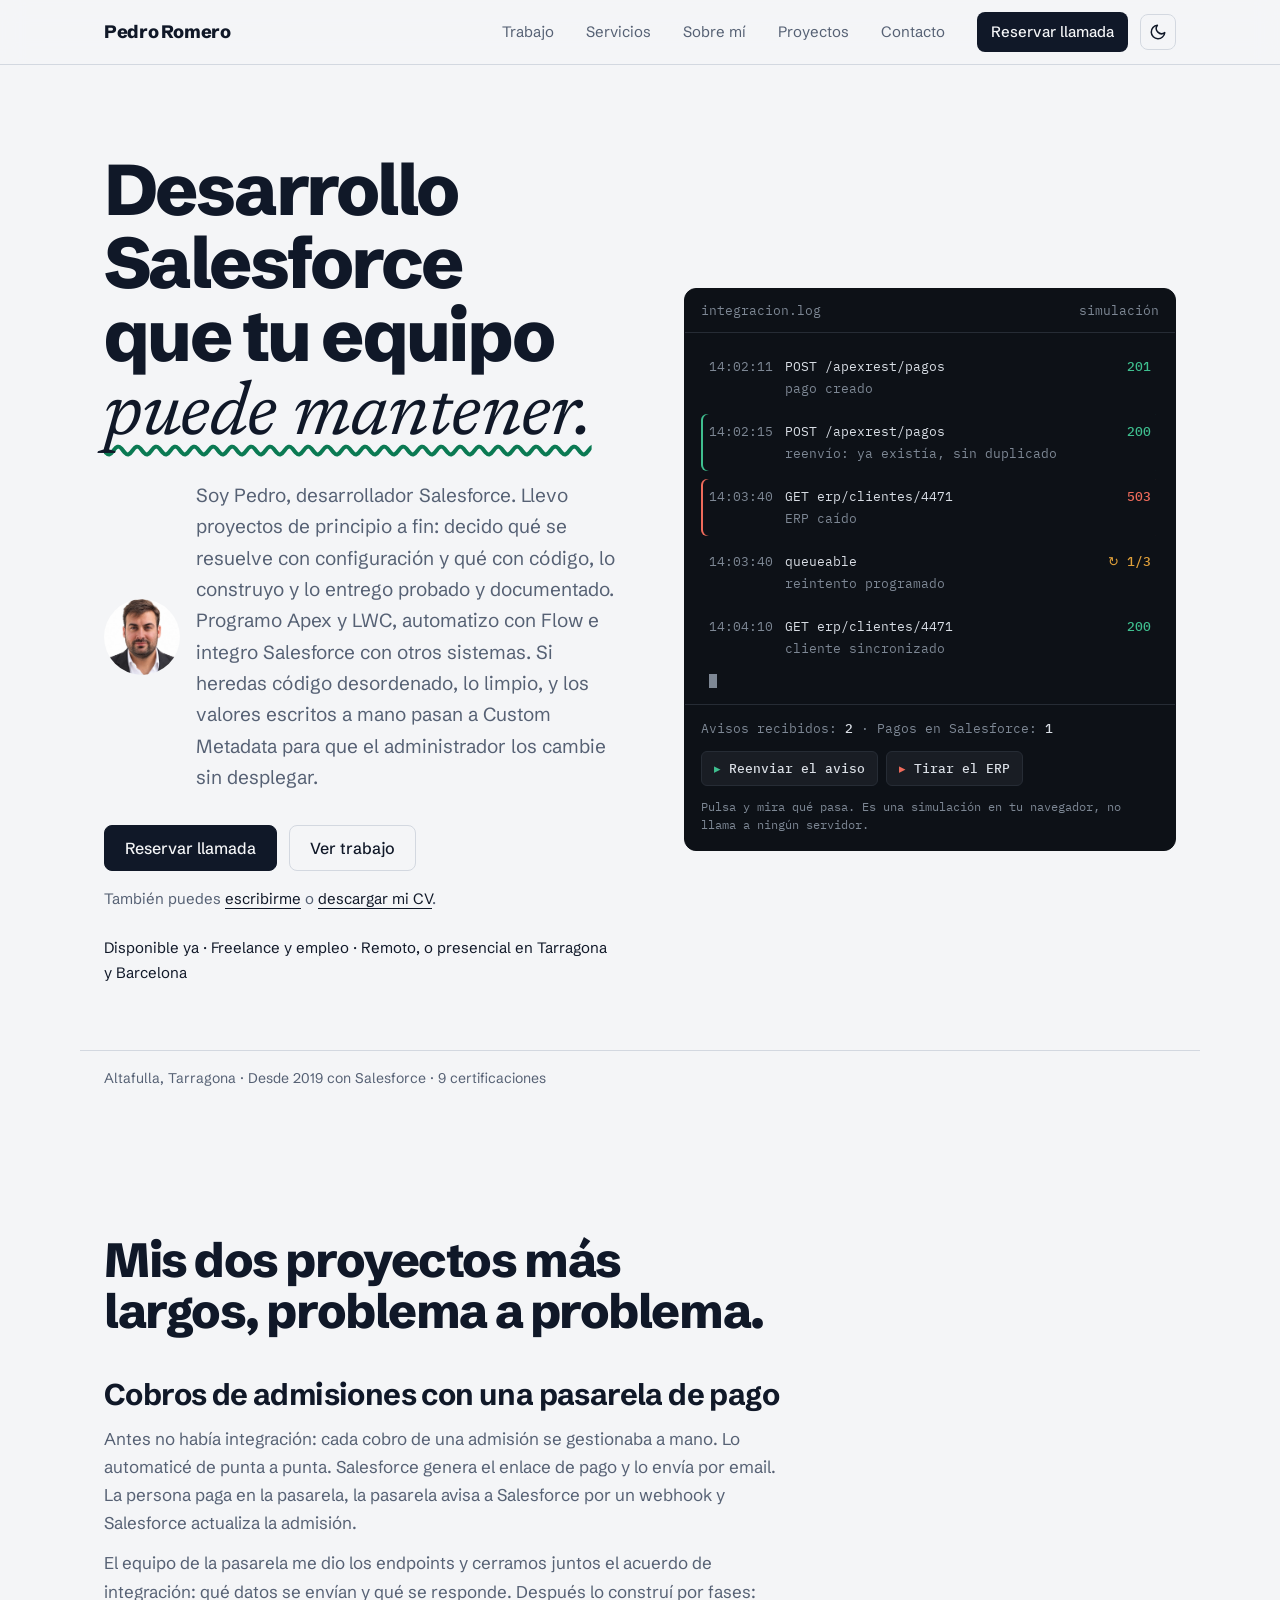
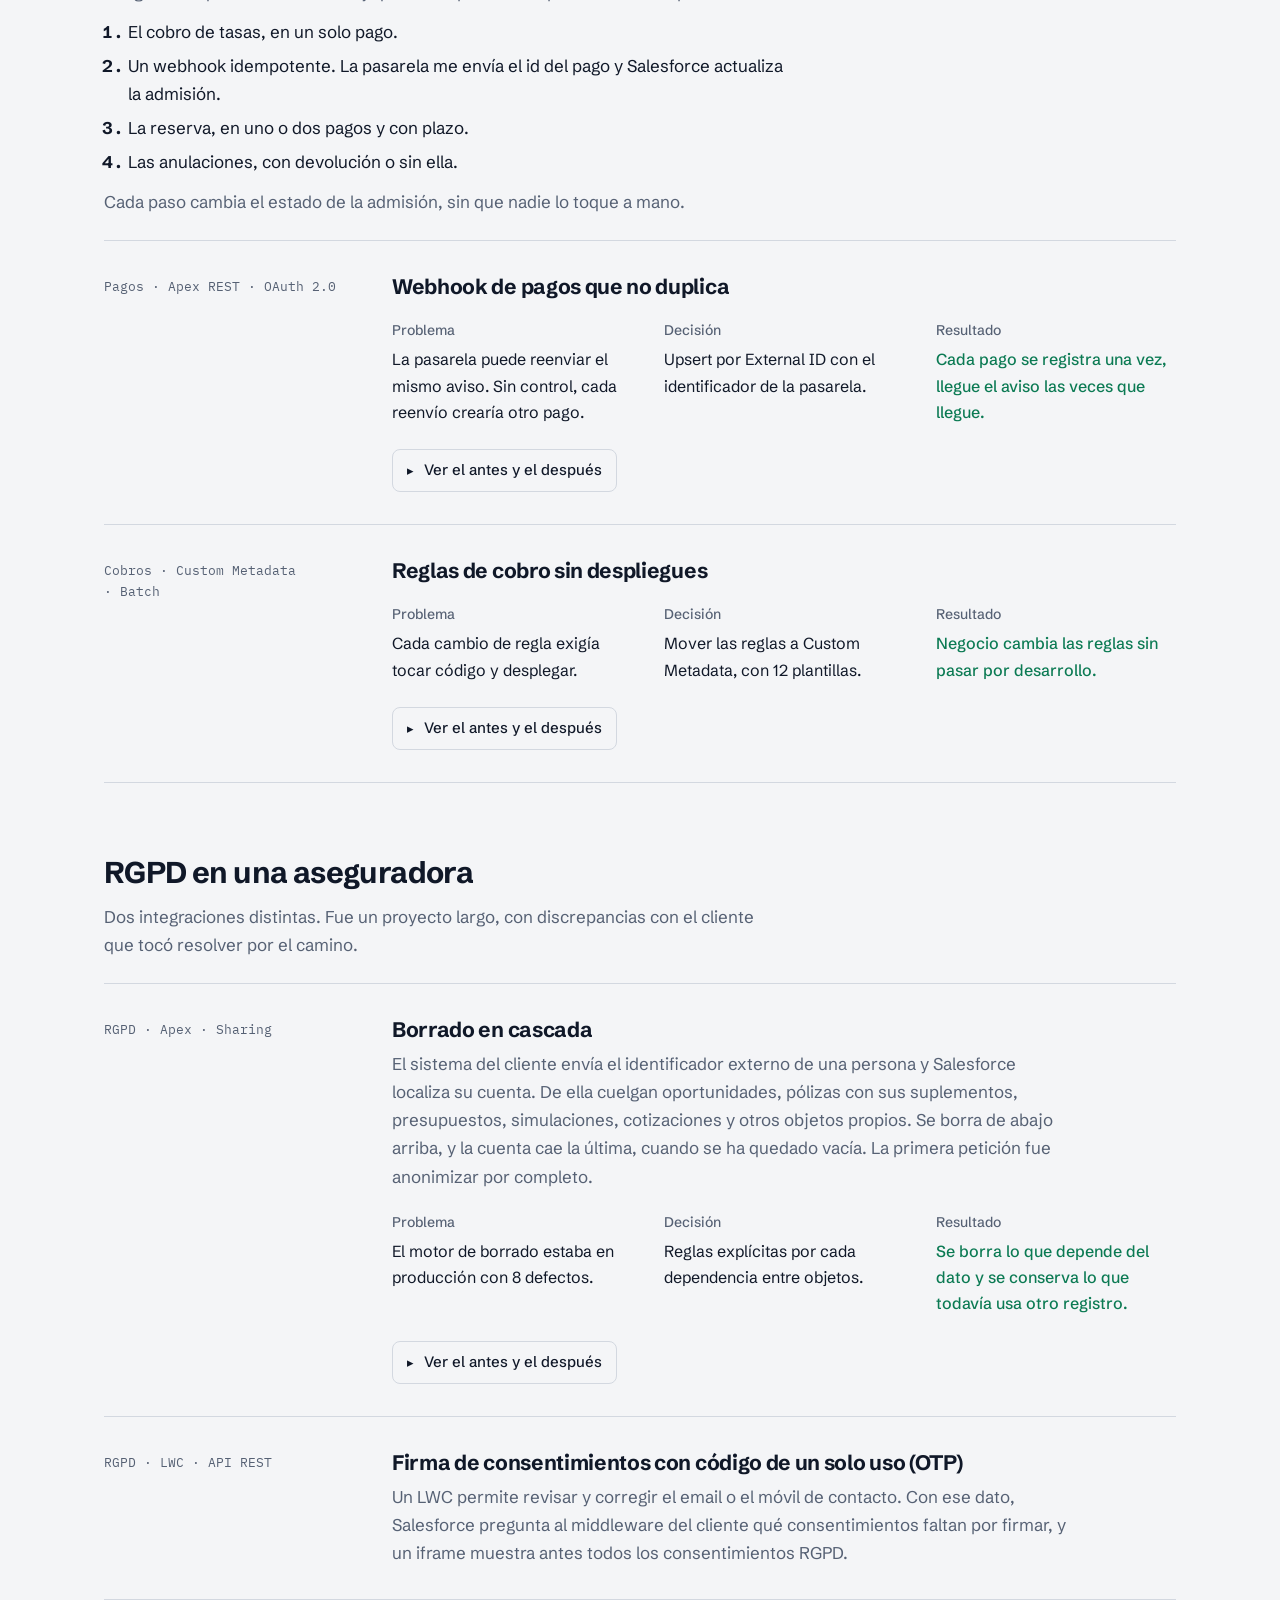
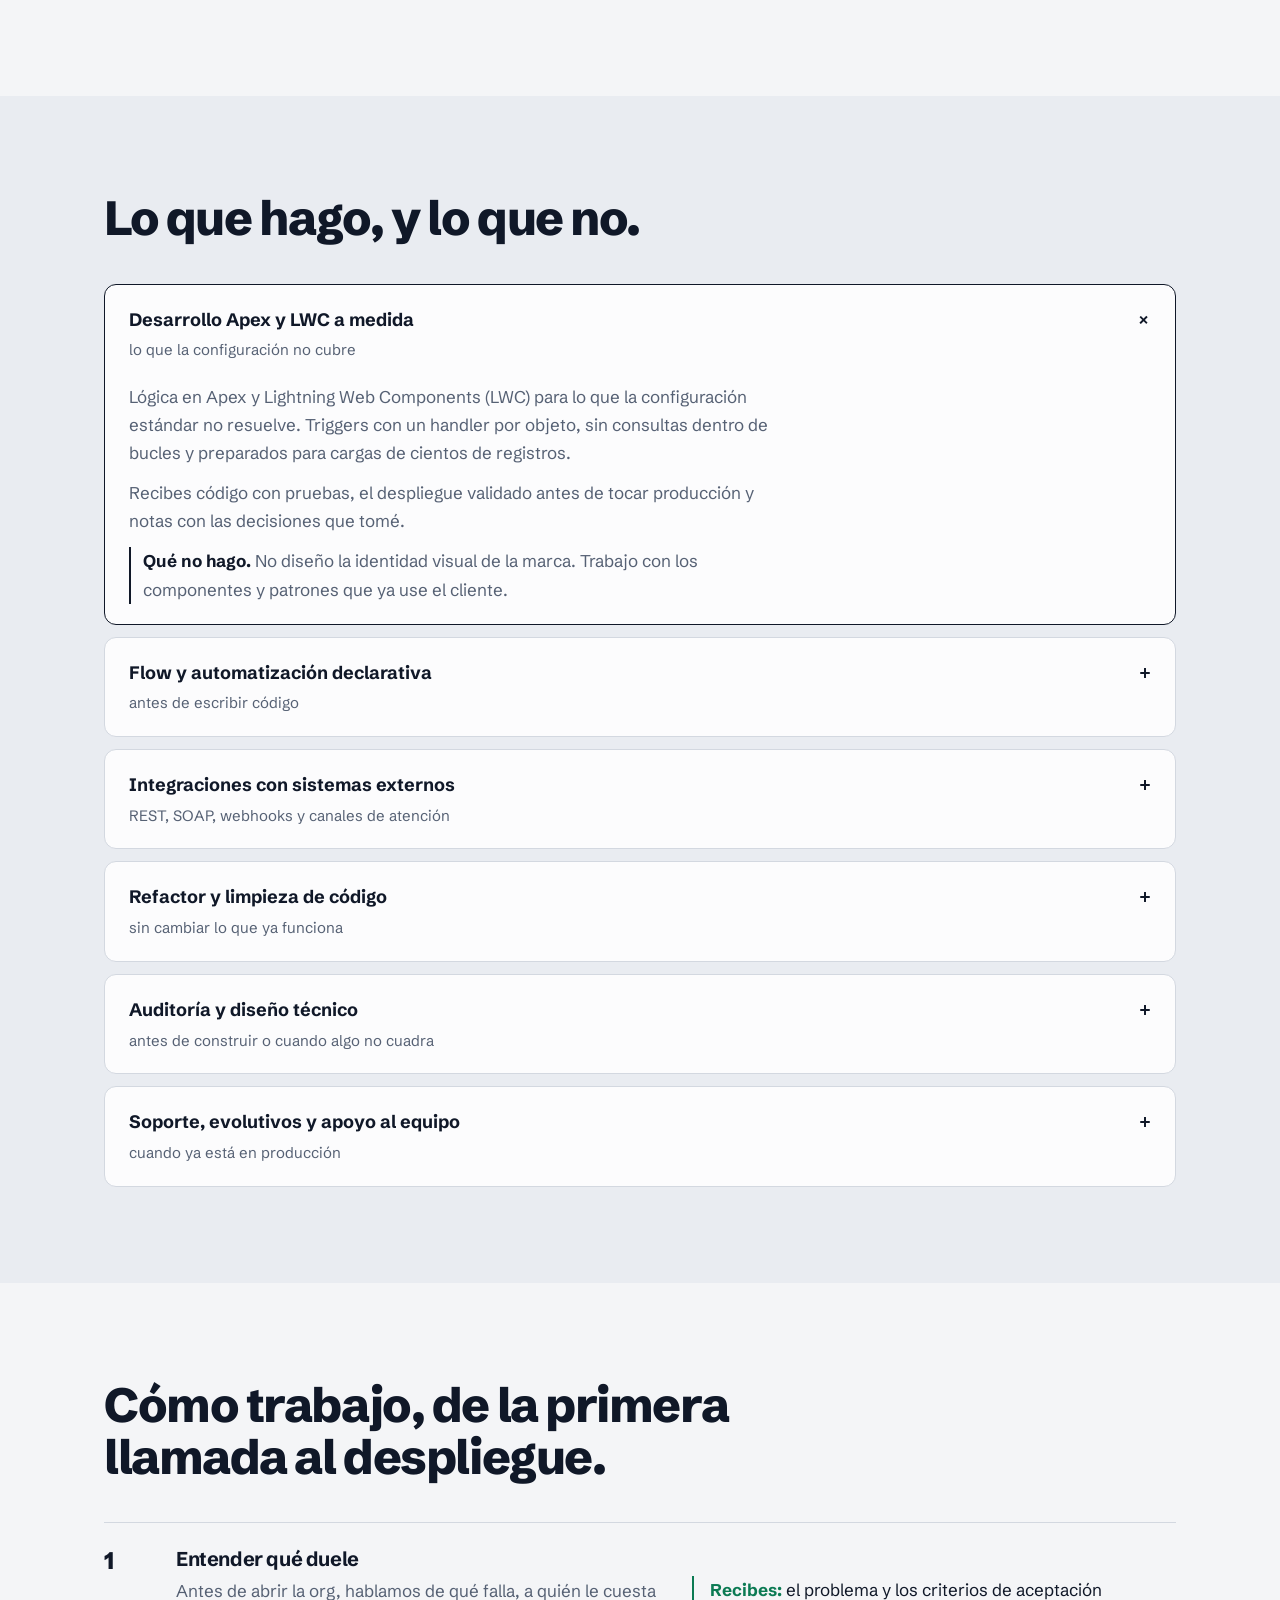
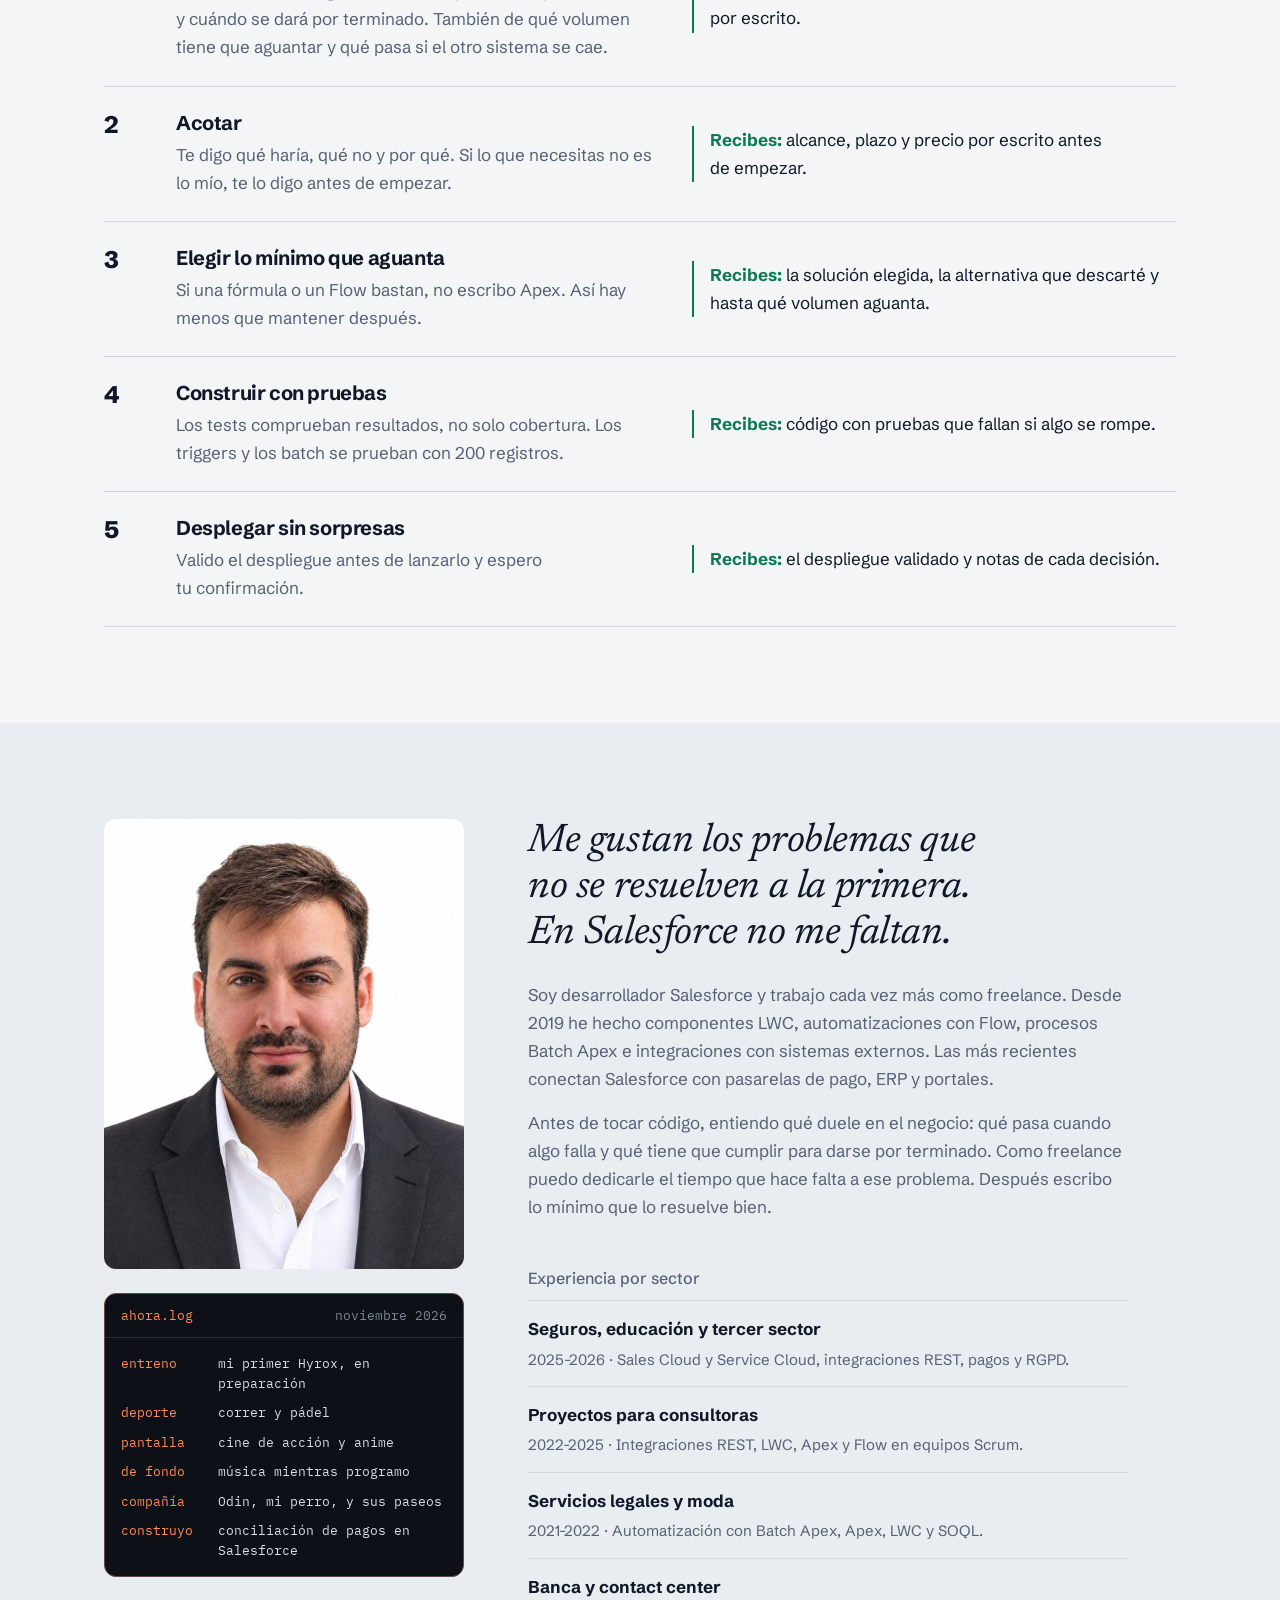
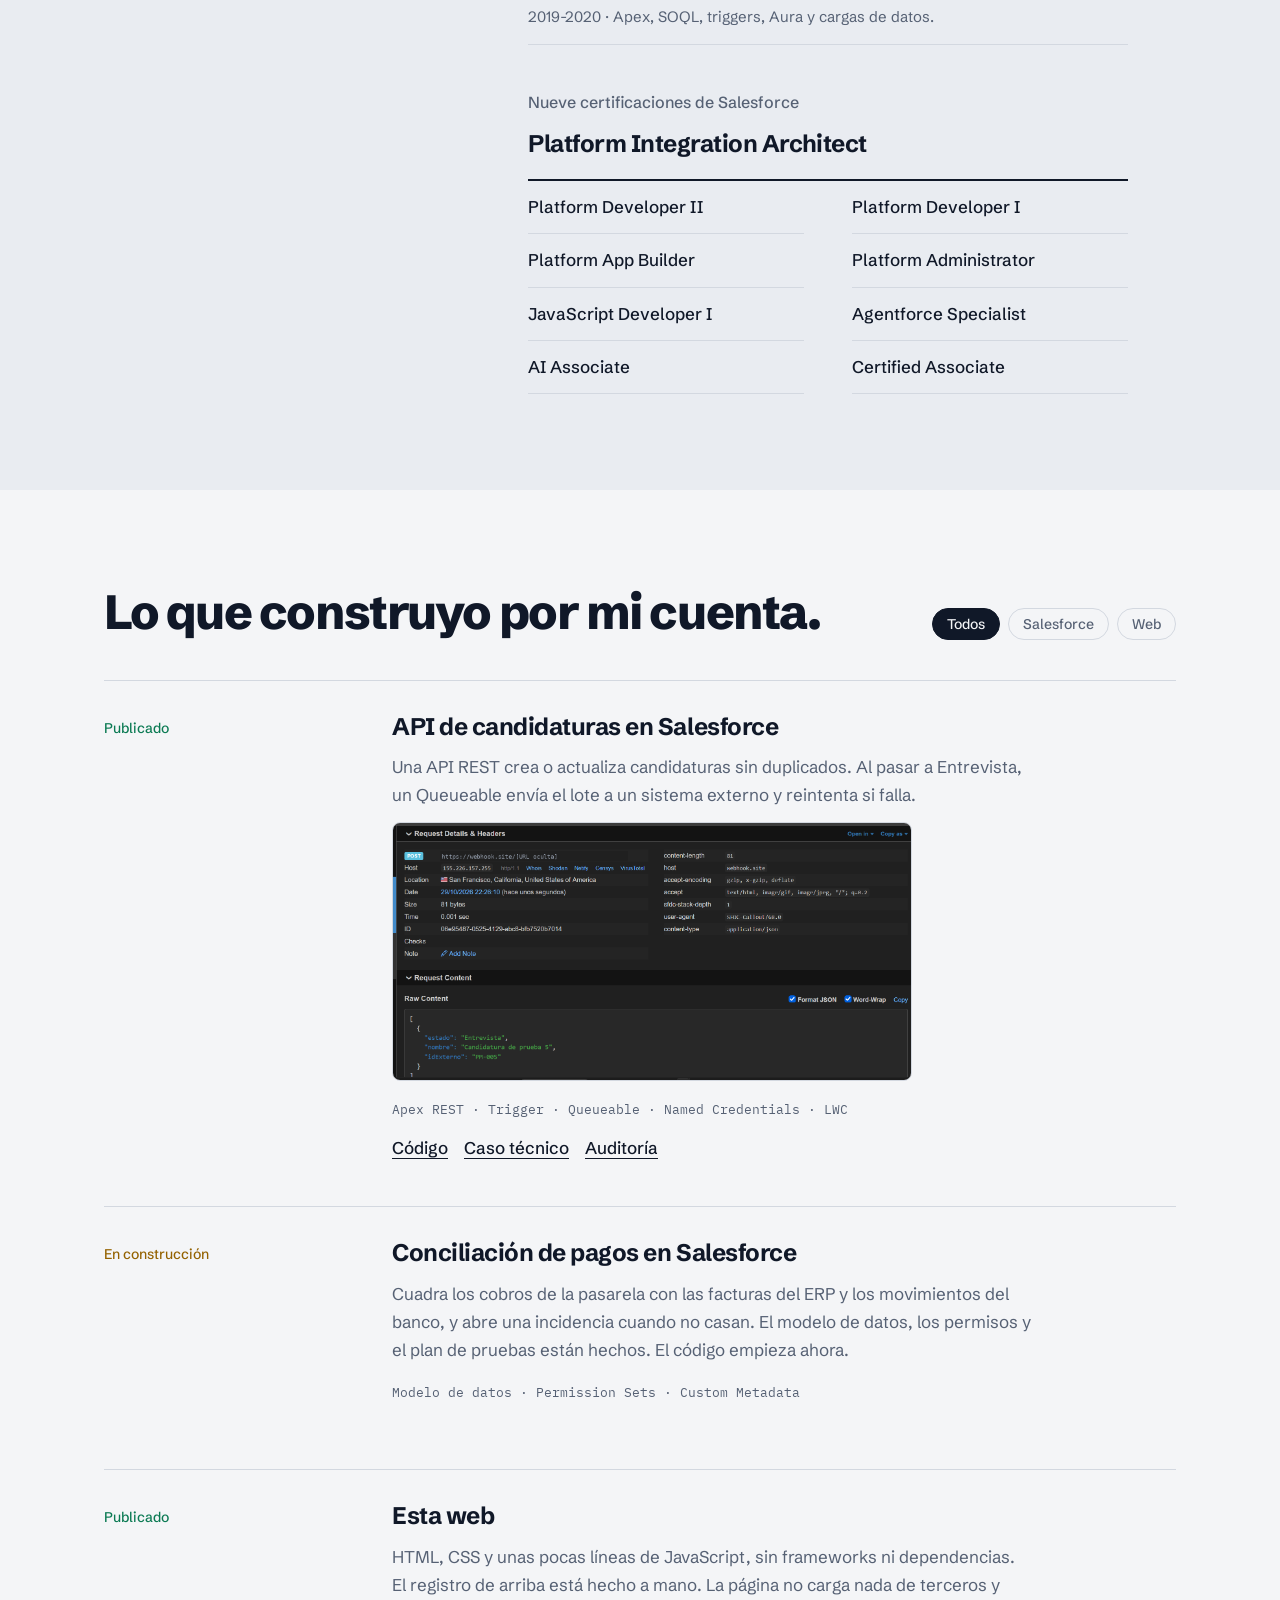
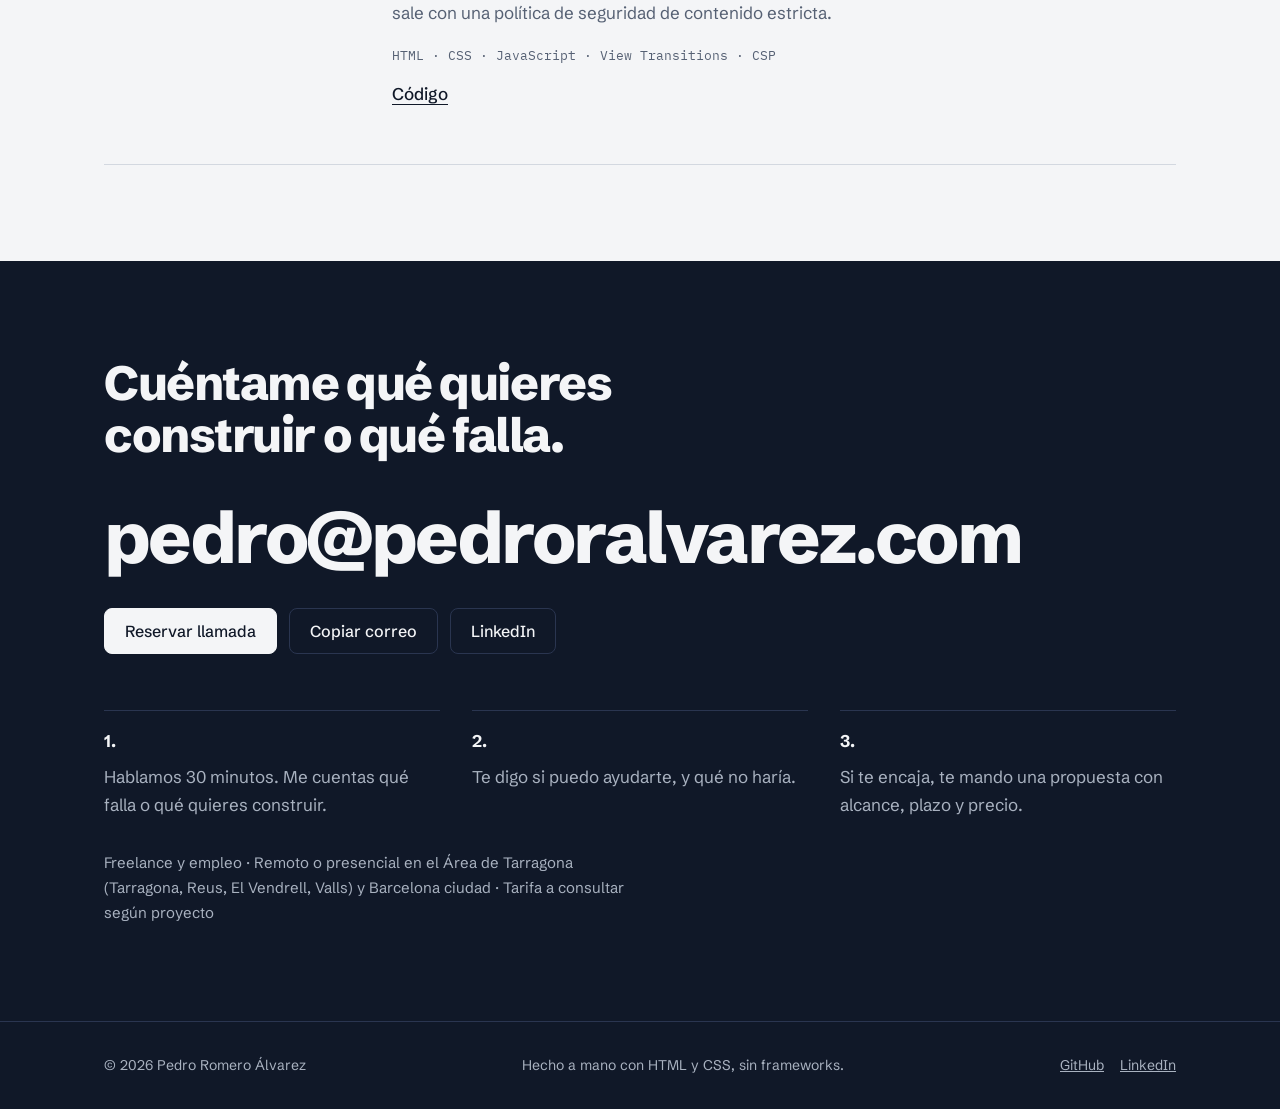
==== commit a7592257: "feat: actualizar imagen para compartir y título de contacto, y apilar la portada en móvil" ====
--- a/public/index.html
+++ b/public/index.html
@@ -384,7 +384,7 @@
 
 <section id="contacto" class="block invert contact">
   <div class="wrap">
-    <h2 class="say">Cuéntame qué falla.</h2>
+    <h2 class="say">Cuéntame qué quieres construir o qué falla.</h2>
     <a class="contact-mail" href="mailto:pedro@pedroralvarez.com">pedro@pedroralvarez.com</a>
     <div class="actions">
       <a class="btn btn-primary" href="https://cal.com/pedro-romero-alvarez/30min" rel="noopener noreferrer">Reservar llamada</a>
--- a/public/styles.css
+++ b/public/styles.css
@@ -120,6 +120,7 @@
 .hero-intro { display: flex; gap: 16px; align-items: center; margin-top: 24px; }
 .hero-photo { flex: none; width: 76px; height: 76px; border-radius: 50%; object-fit: cover; object-position: 50% 22%; }
 .hero-intro .lead { margin-top: 0; }
+@media (max-width: 480px) { .hero-intro { flex-direction: column; align-items: flex-start; } }
 .lead { margin-top: 24px; max-width: 46ch; font-size: 1.1875rem; color: var(--graphite); }
 .actions { display: flex; flex-wrap: wrap; gap: 12px; margin-top: 32px; }
 .btn { display: inline-flex; align-items: center; padding: 12px 20px; border-radius: 8px; font: 500 1rem var(--display); text-decoration: none; cursor: pointer; border: 1px solid var(--rule); background: none; color: var(--ink); transition: background-color .2s ease, border-color .2s ease, color .2s ease, transform .15s ease; }
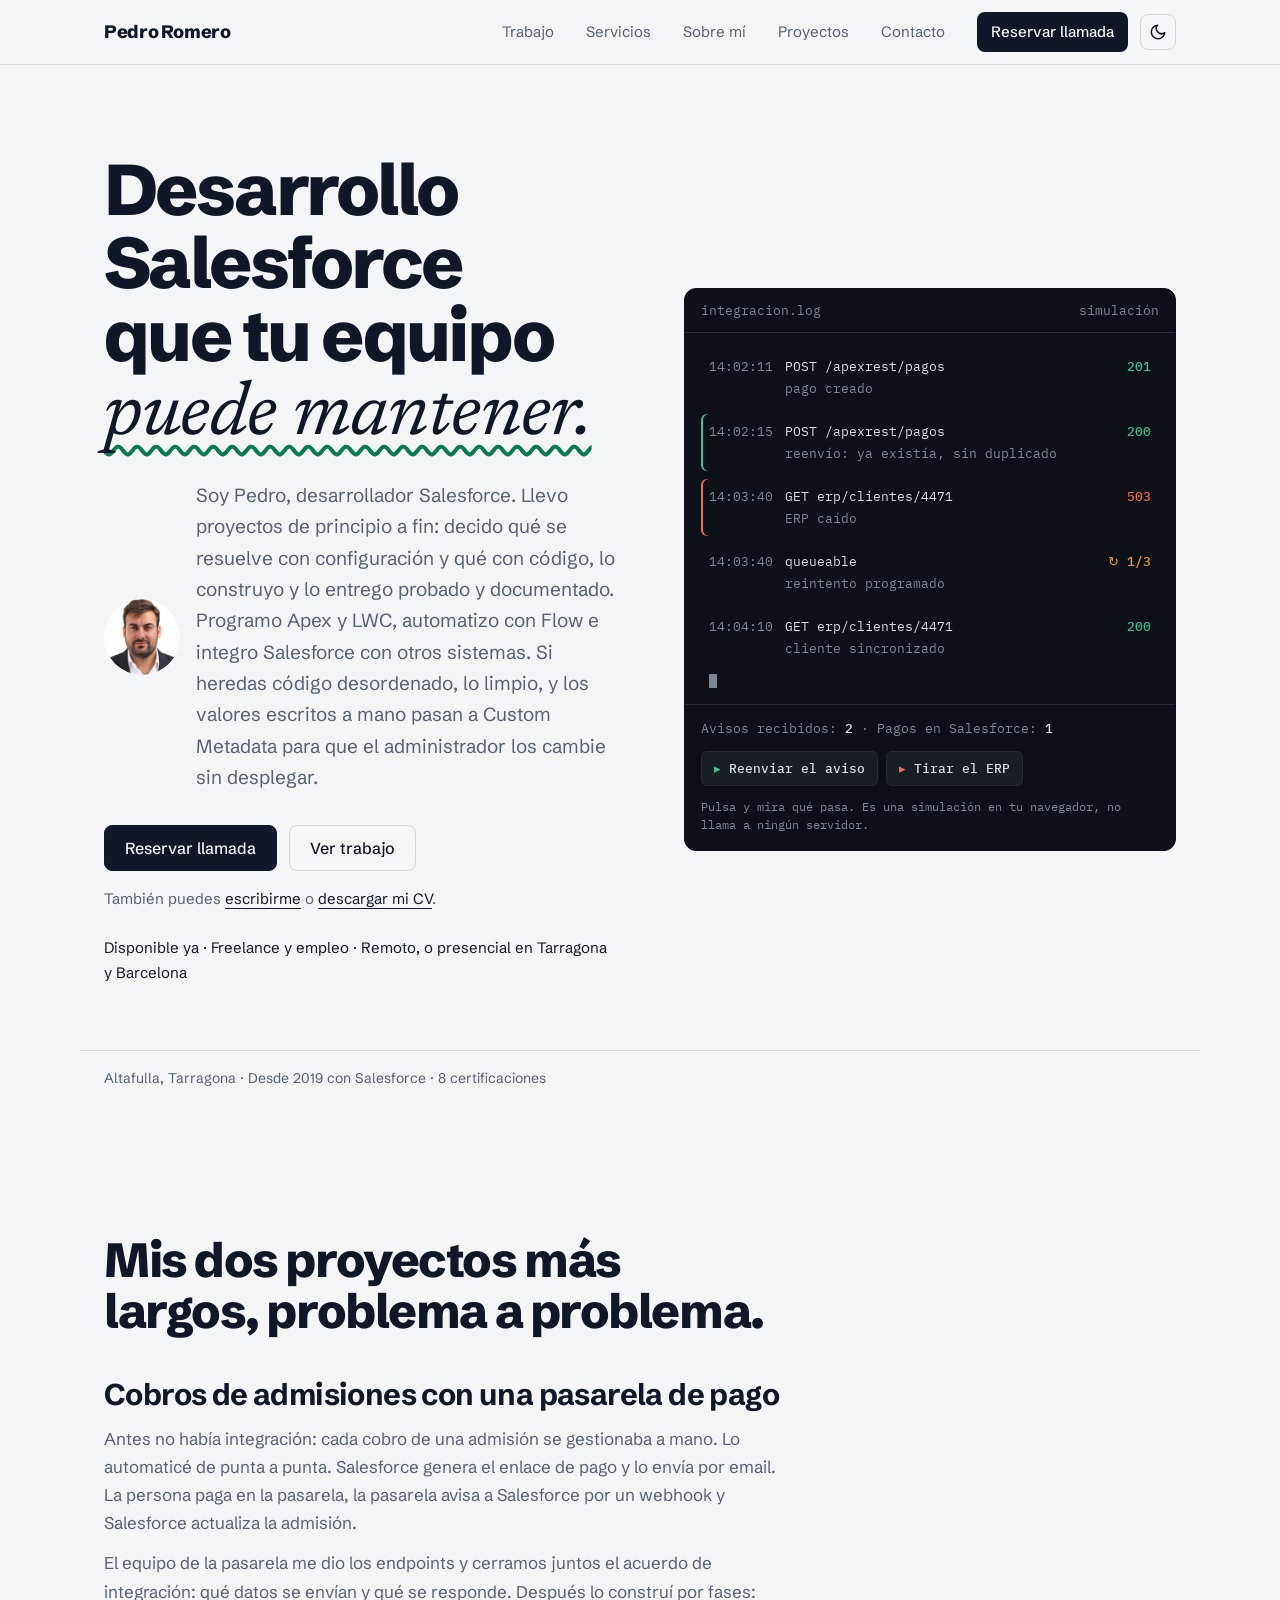
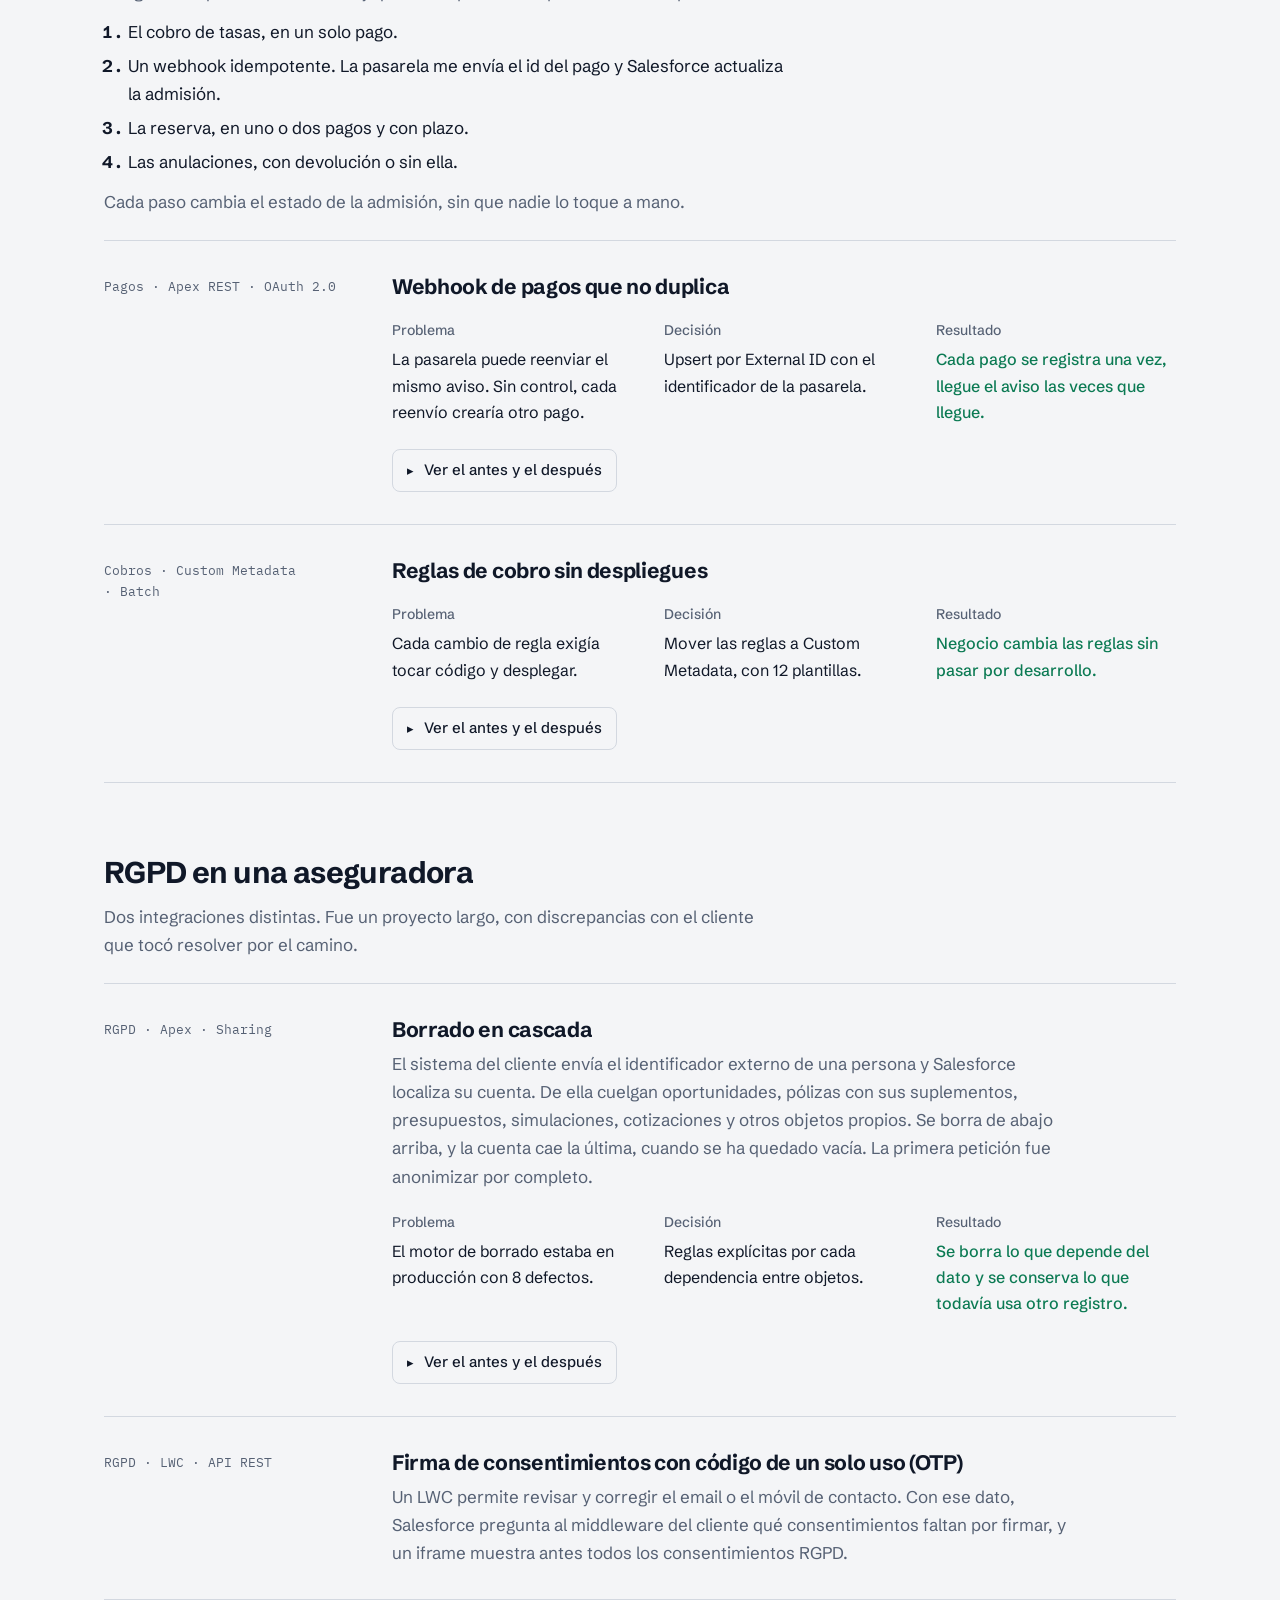
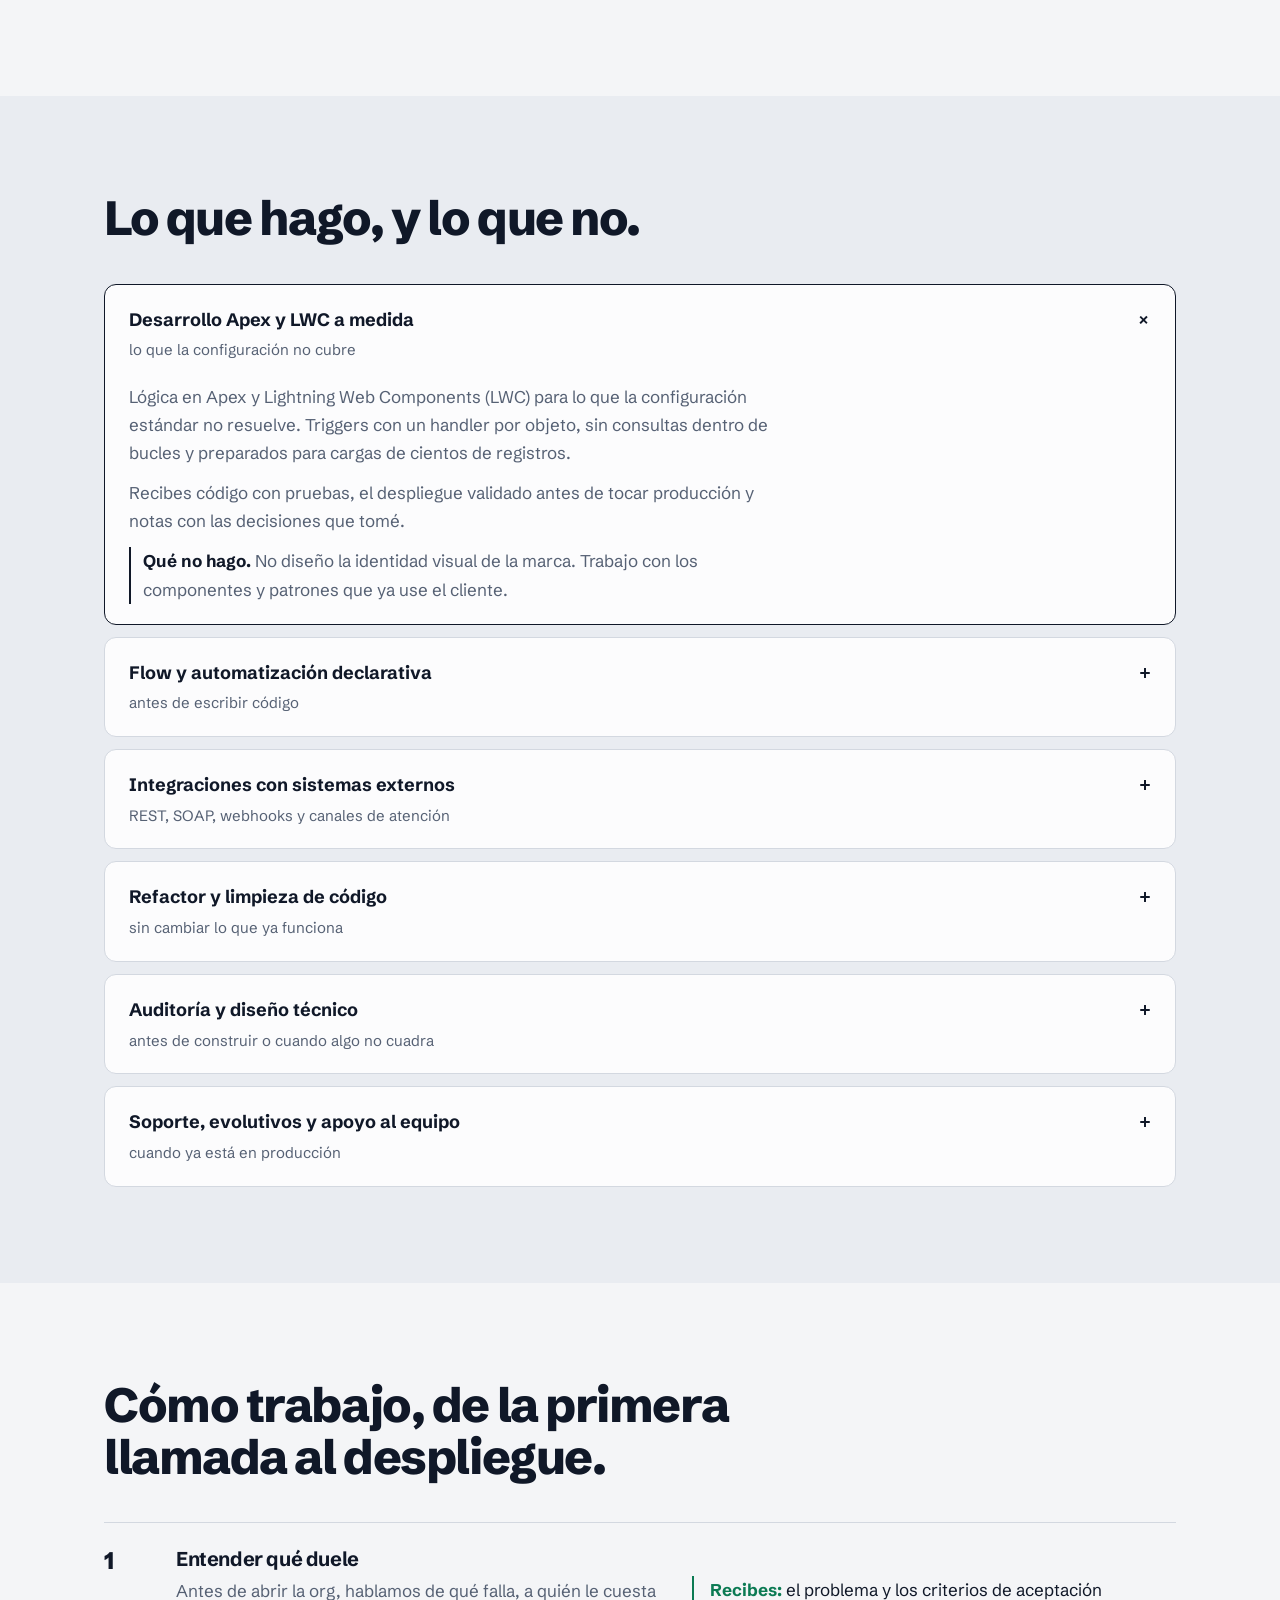
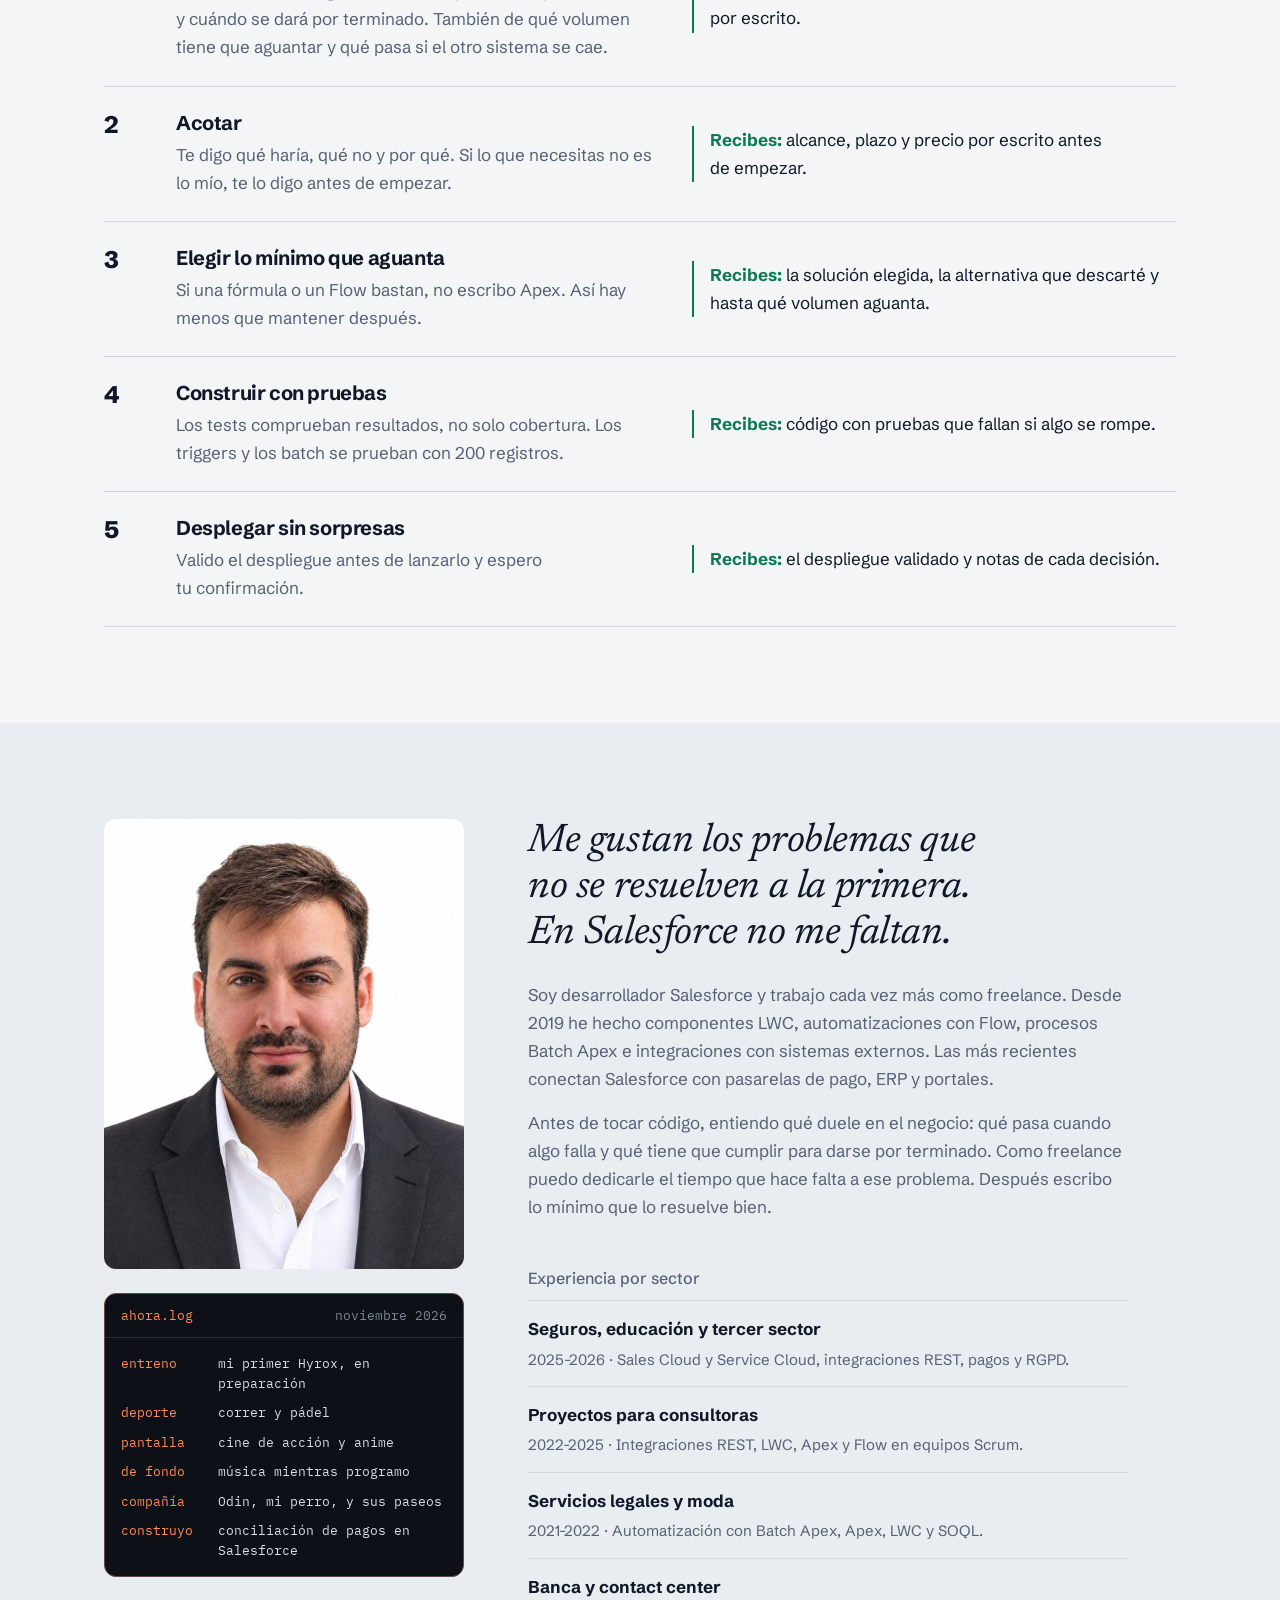
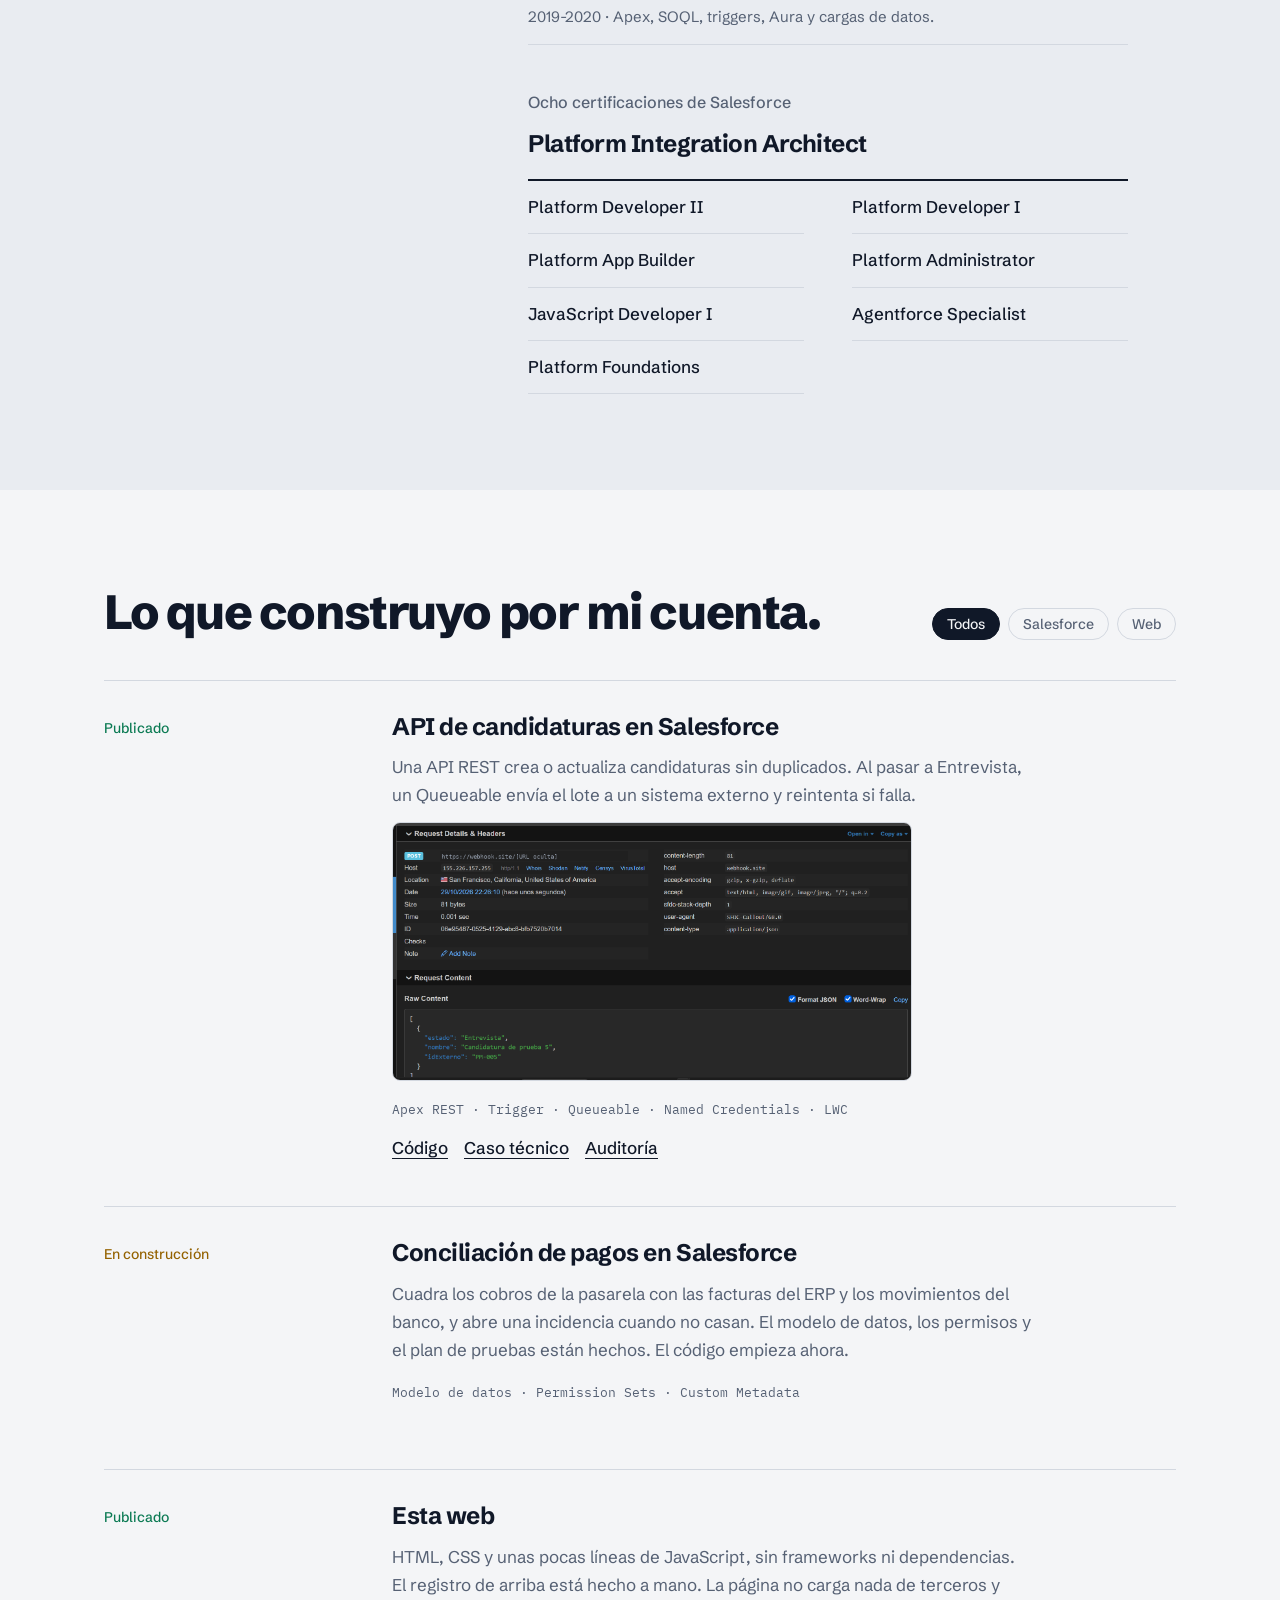
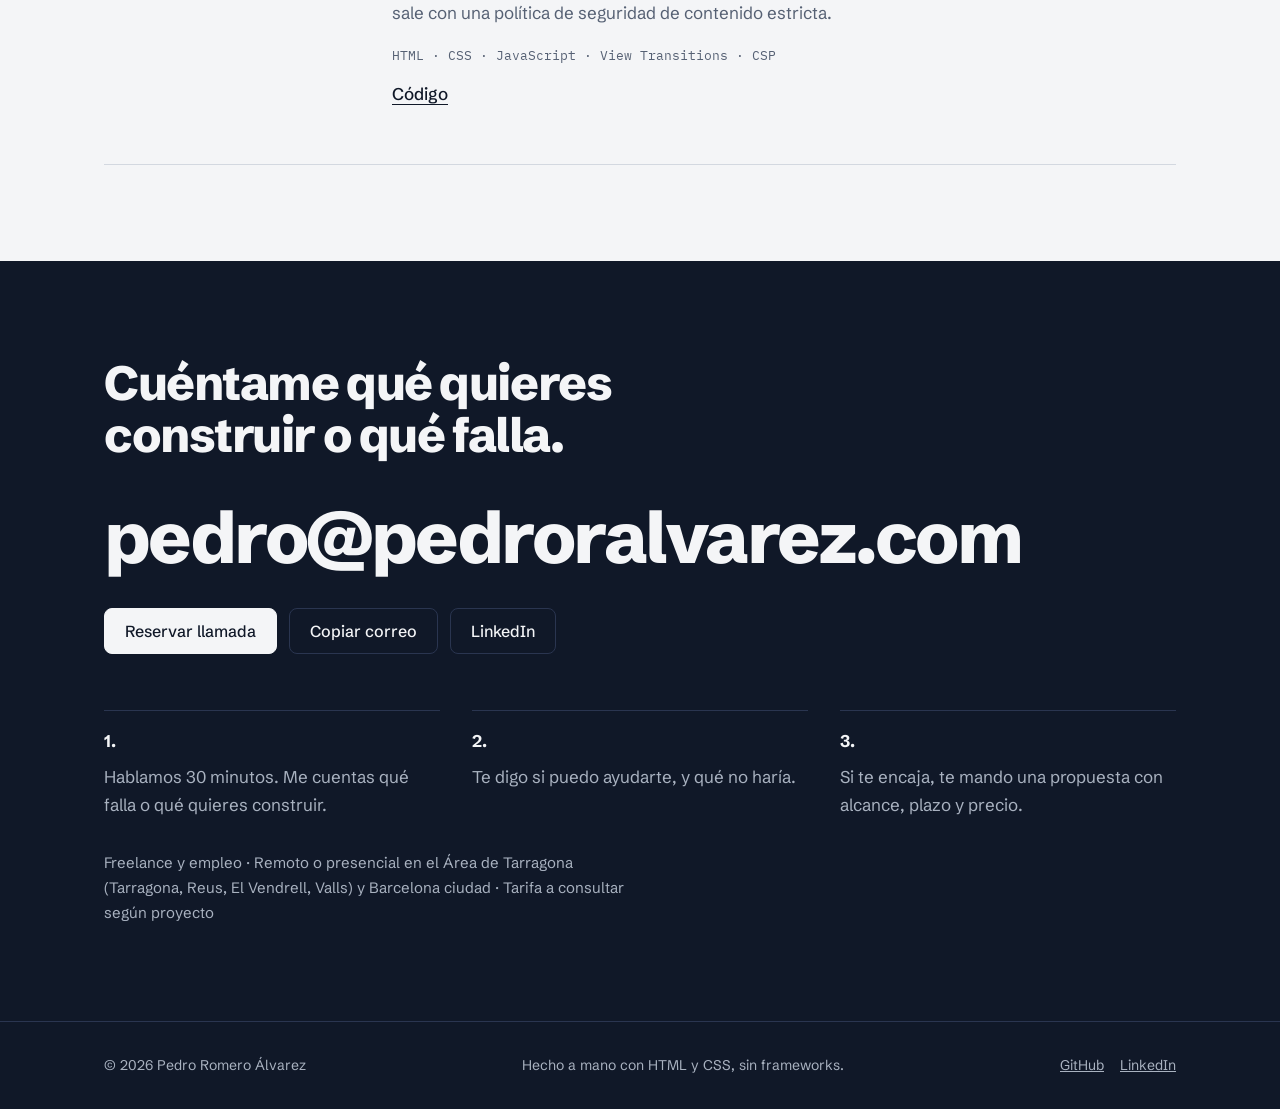
==== commit ef8f4efa: "fix: renombrar Platform Foundations y quitar AI Associate retirada" ====
--- a/public/index.html
+++ b/public/index.html
@@ -4,7 +4,7 @@
   <meta charset="utf-8" />
   <meta name="viewport" content="width=device-width, initial-scale=1" />
   <title>Pedro Romero Álvarez · Desarrollador Salesforce</title>
-  <meta name="description" content="Desarrollador Salesforce en Altafulla (Tarragona). Apex, LWC, Flow e integraciones, 9 certificaciones. Freelance o empleo, remoto o presencial." />
+  <meta name="description" content="Desarrollador Salesforce en Altafulla (Tarragona). Apex, LWC, Flow e integraciones, 8 certificaciones. Freelance o empleo, remoto o presencial." />
   <meta name="theme-color" content="#f4f5f7" />
   <link rel="icon" href="favicon.svg" type="image/svg+xml" />
   <meta property="og:type" content="website" />
@@ -85,7 +85,7 @@
       </div>
     </figure>
   </div>
-  <p class="wrap hero-meta">Altafulla, Tarragona · Desde 2019 con Salesforce · 9 certificaciones</p>
+  <p class="wrap hero-meta">Altafulla, Tarragona · Desde 2019 con Salesforce · 8 certificaciones</p>
 </section>
 
 <section id="casos" class="block">
@@ -319,7 +319,7 @@
         </ul>
       </div>
       <div class="certs-block">
-        <h3>Nueve certificaciones de Salesforce</h3>
+        <h3>Ocho certificaciones de Salesforce</h3>
         <ul class="certs">
       <li class="cert-main">Platform Integration Architect</li>
       <li>Platform Developer II</li>
@@ -328,8 +328,7 @@
       <li>Platform Administrator</li>
       <li>JavaScript Developer I</li>
       <li>Agentforce Specialist</li>
-      <li>AI Associate</li>
-      <li>Certified Associate</li>
+      <li>Platform Foundations</li>
       </ul>
       </div>
     </div>
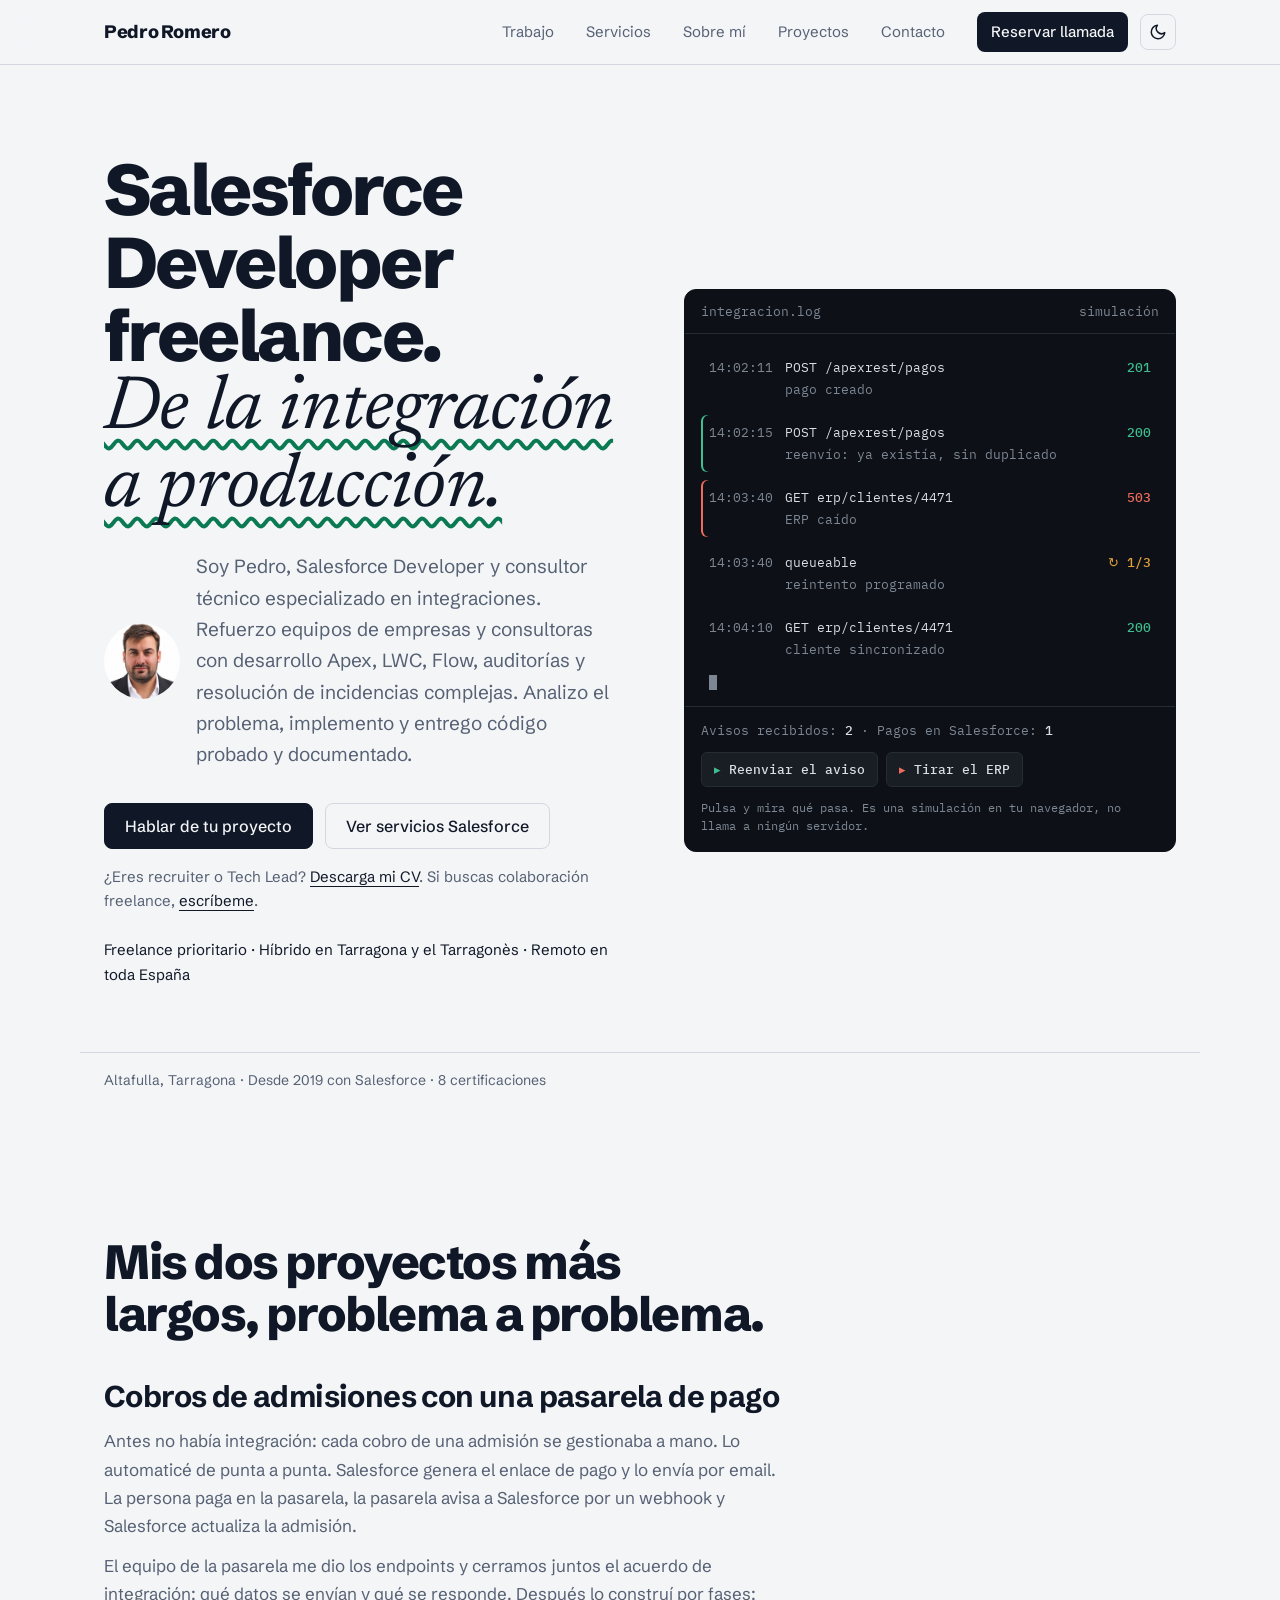
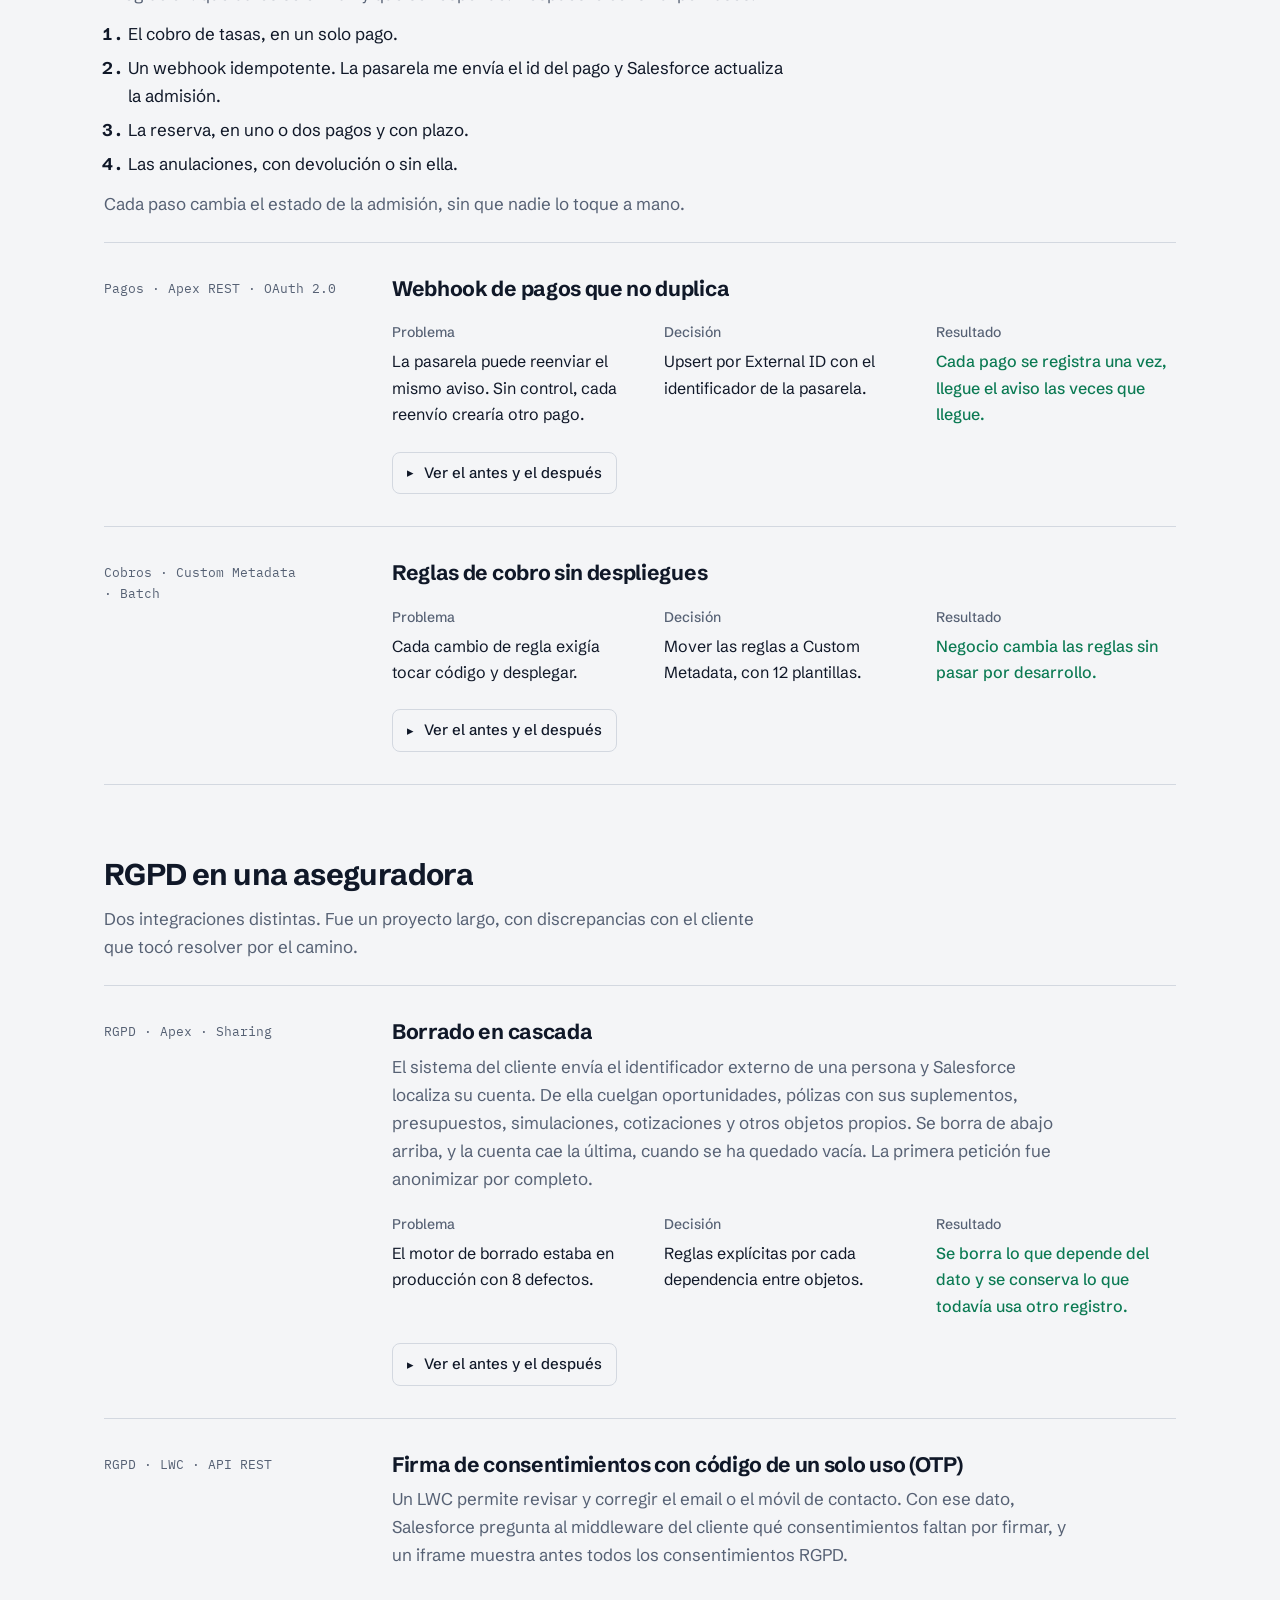
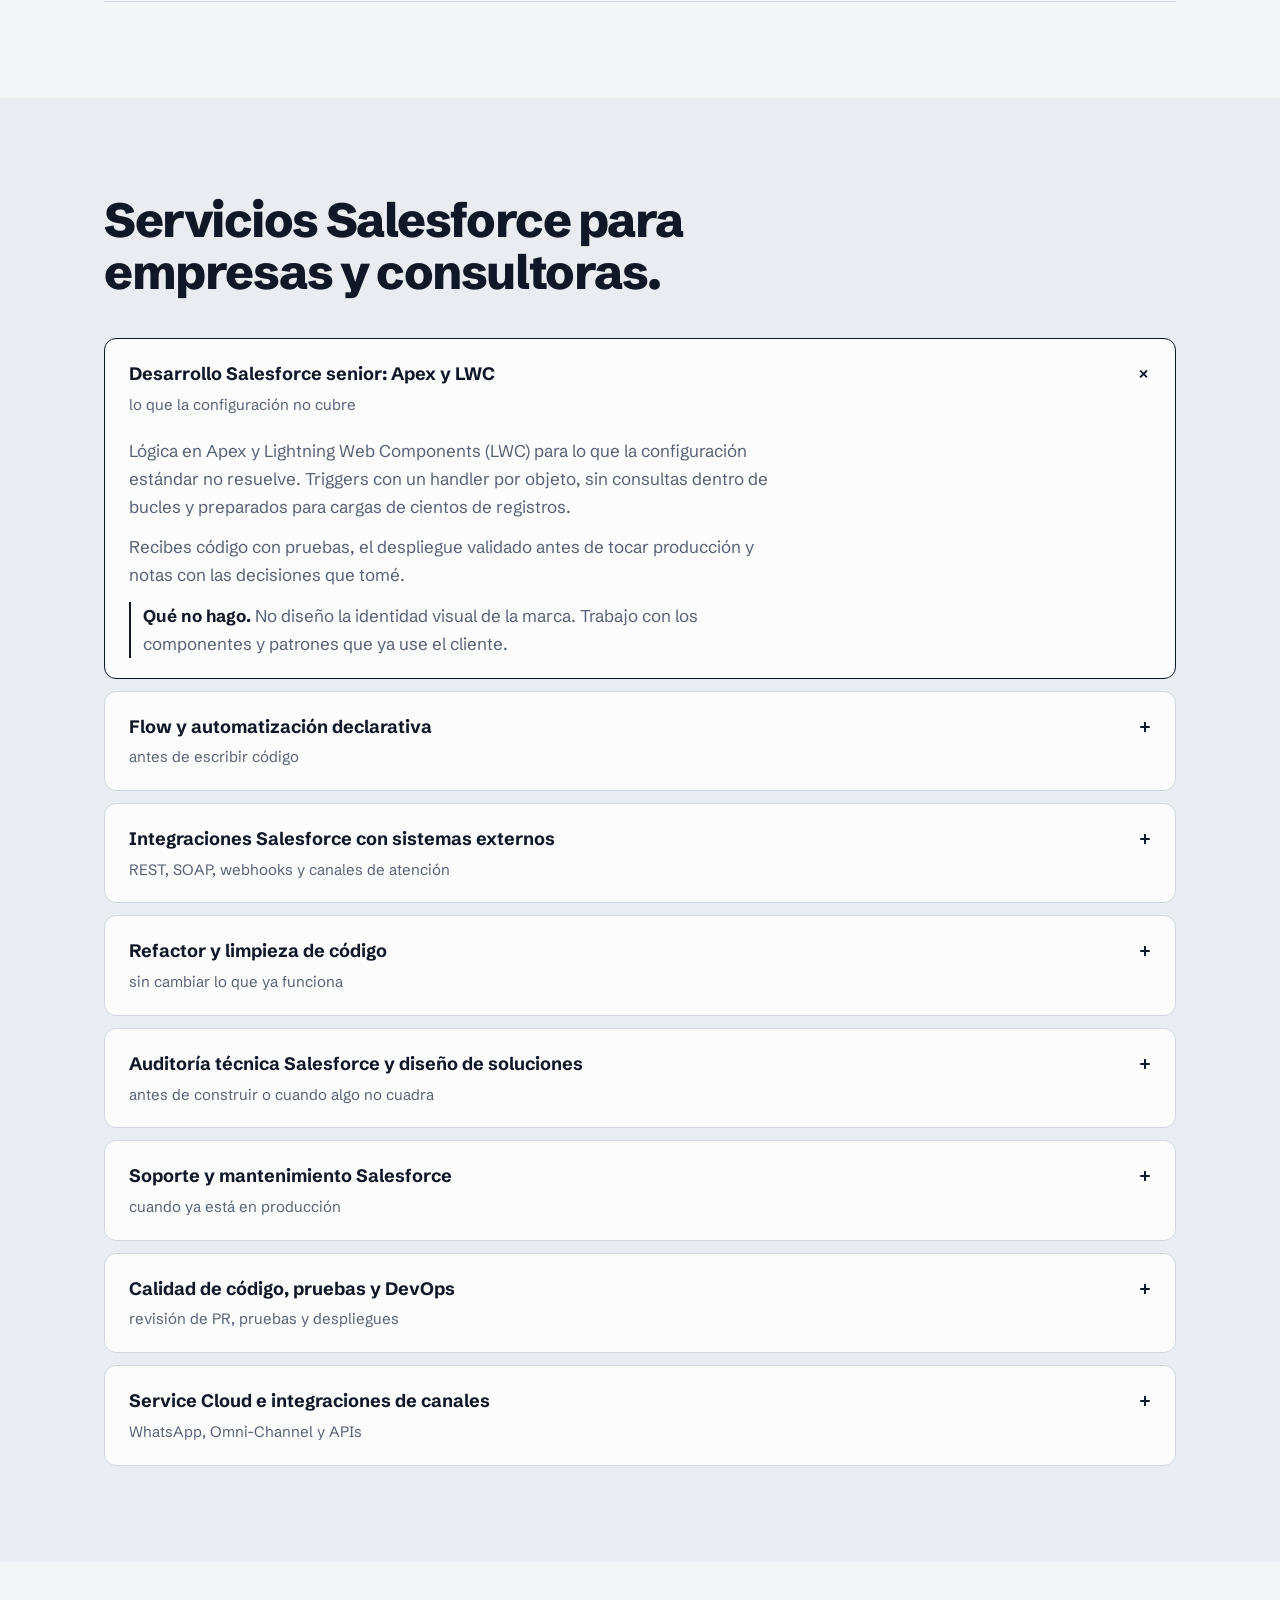
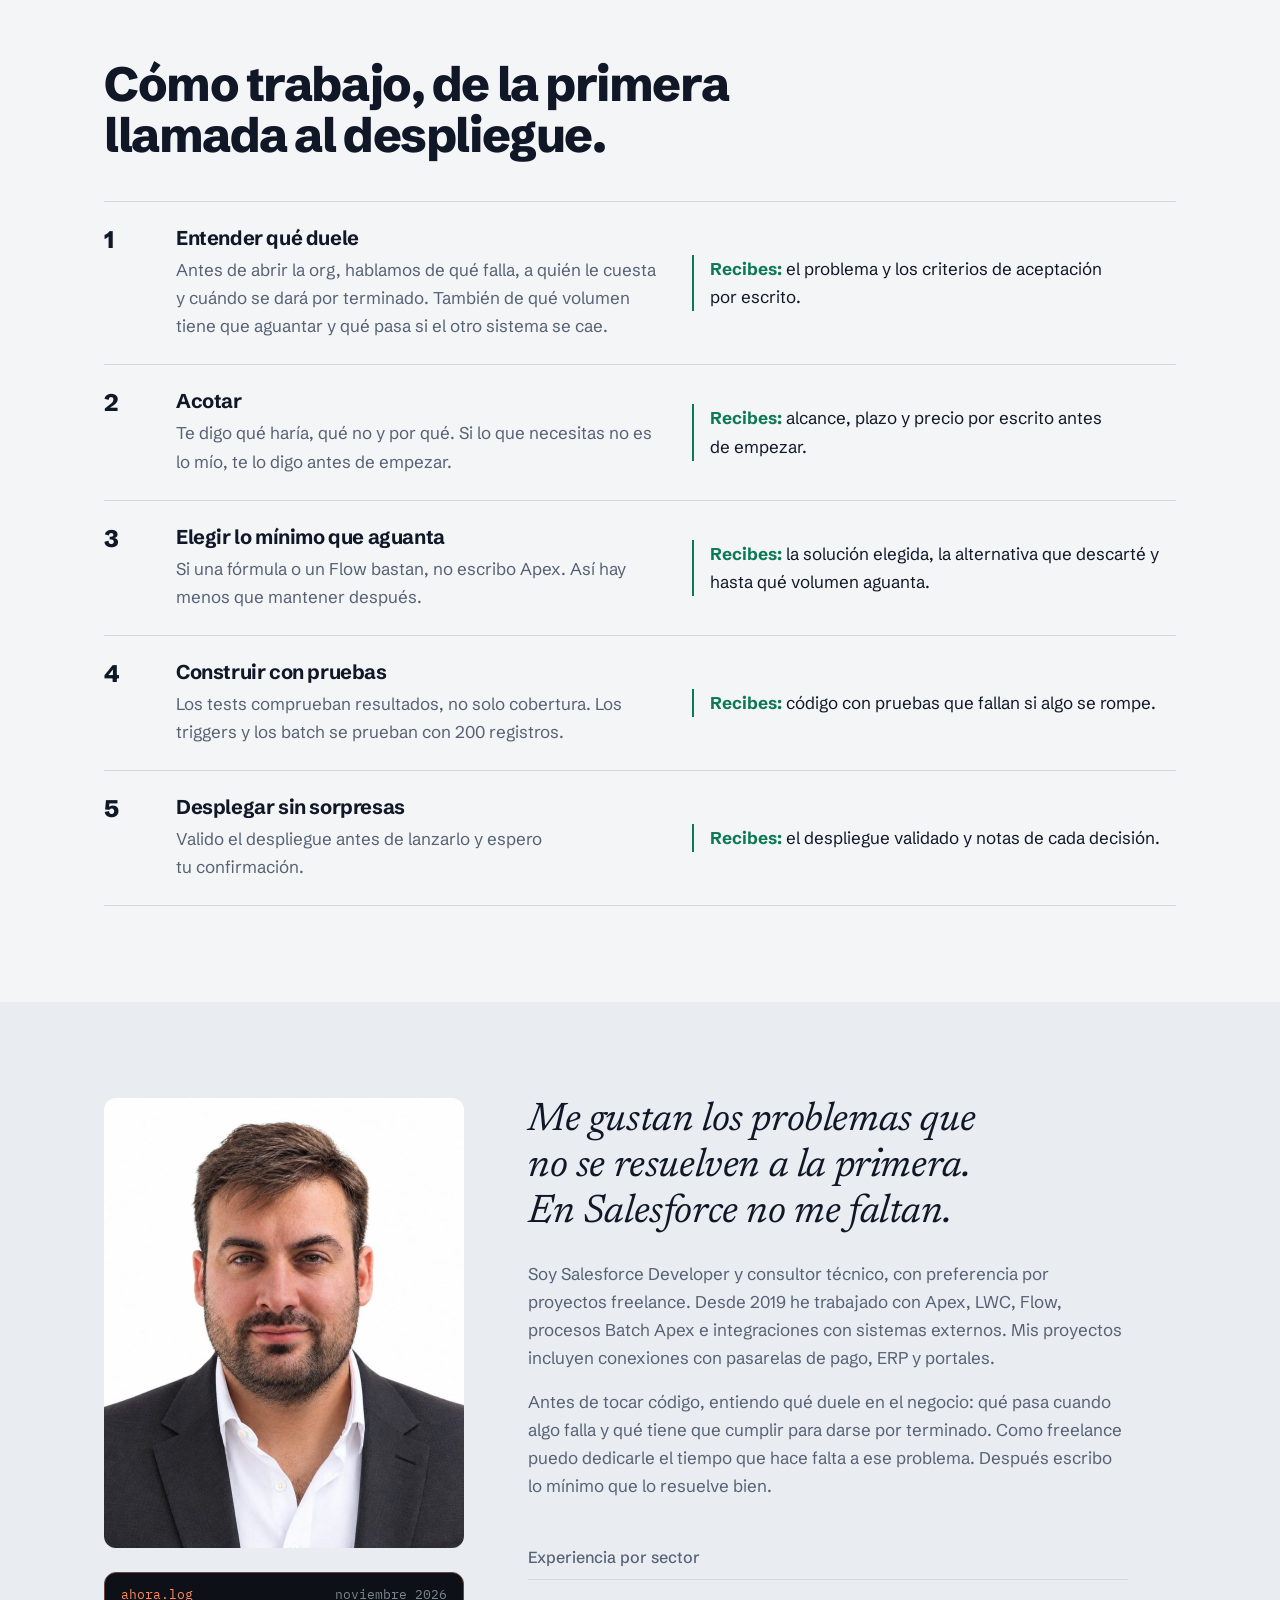
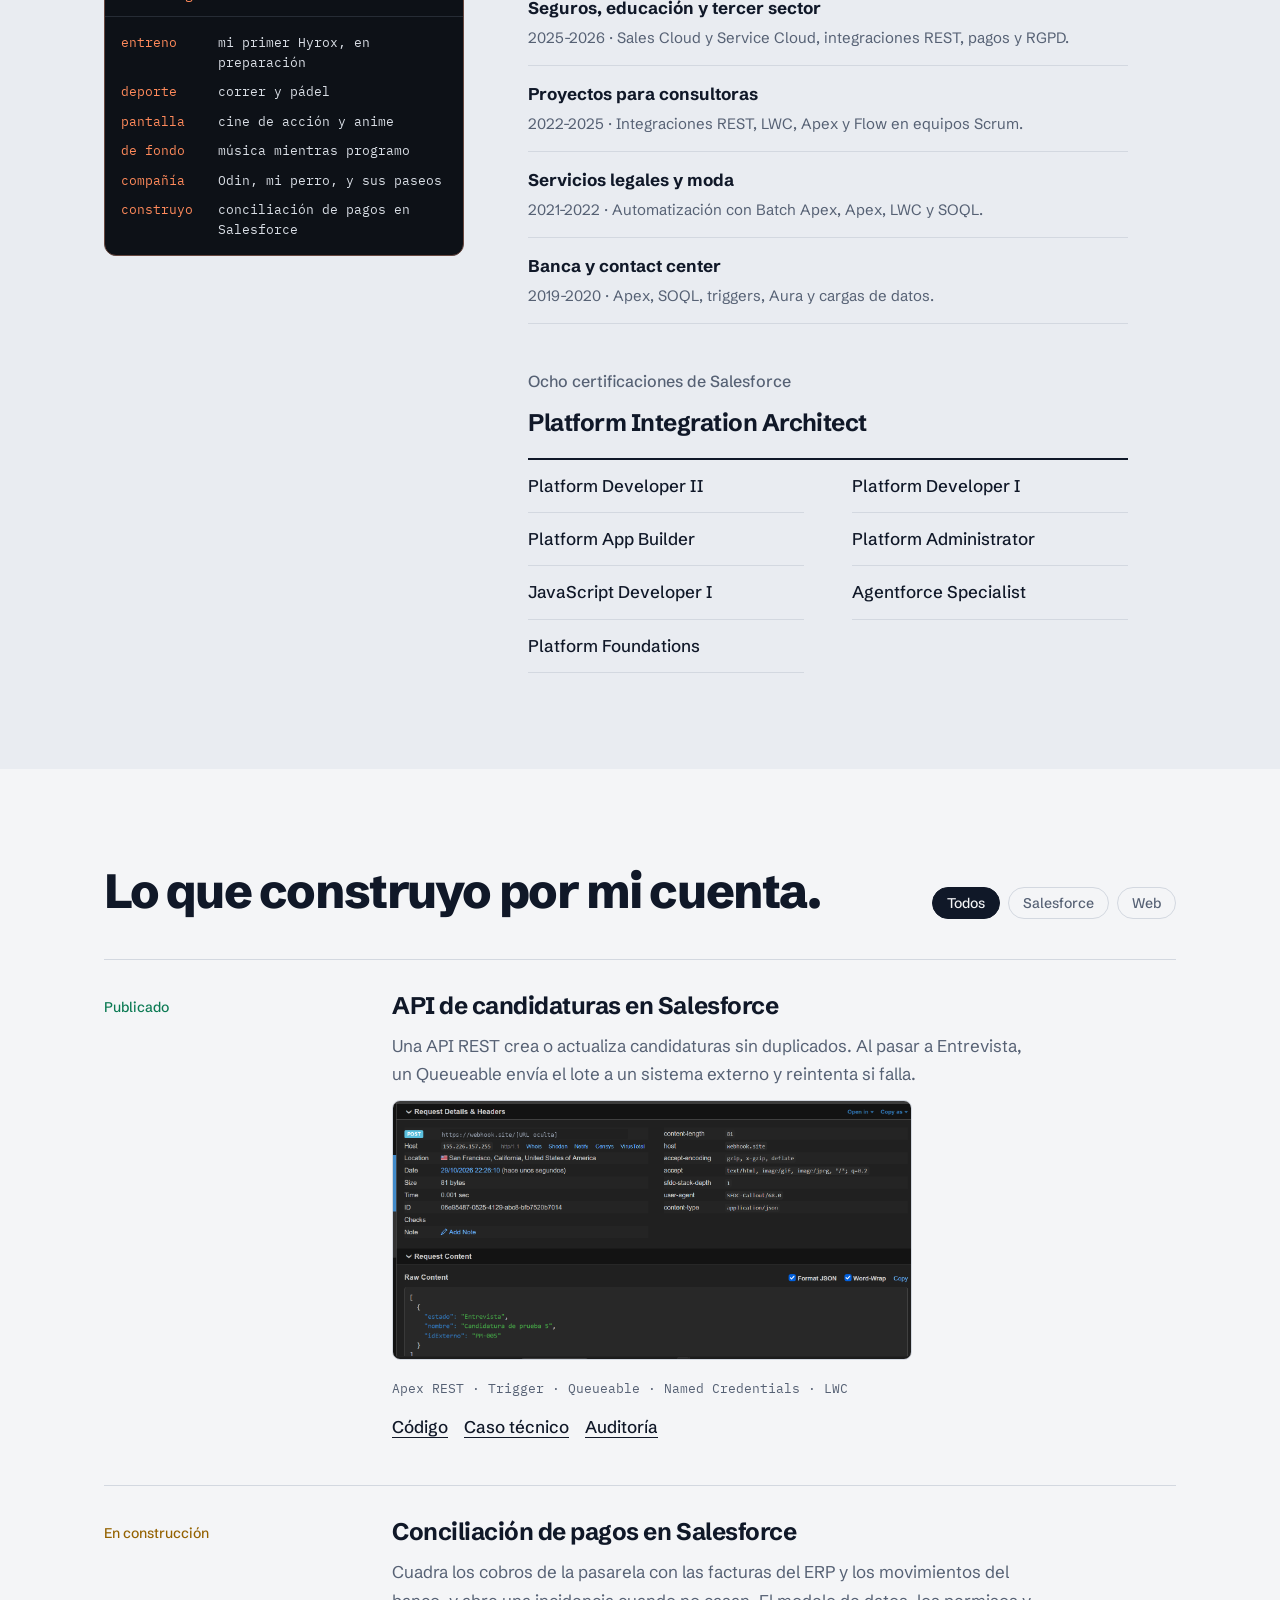
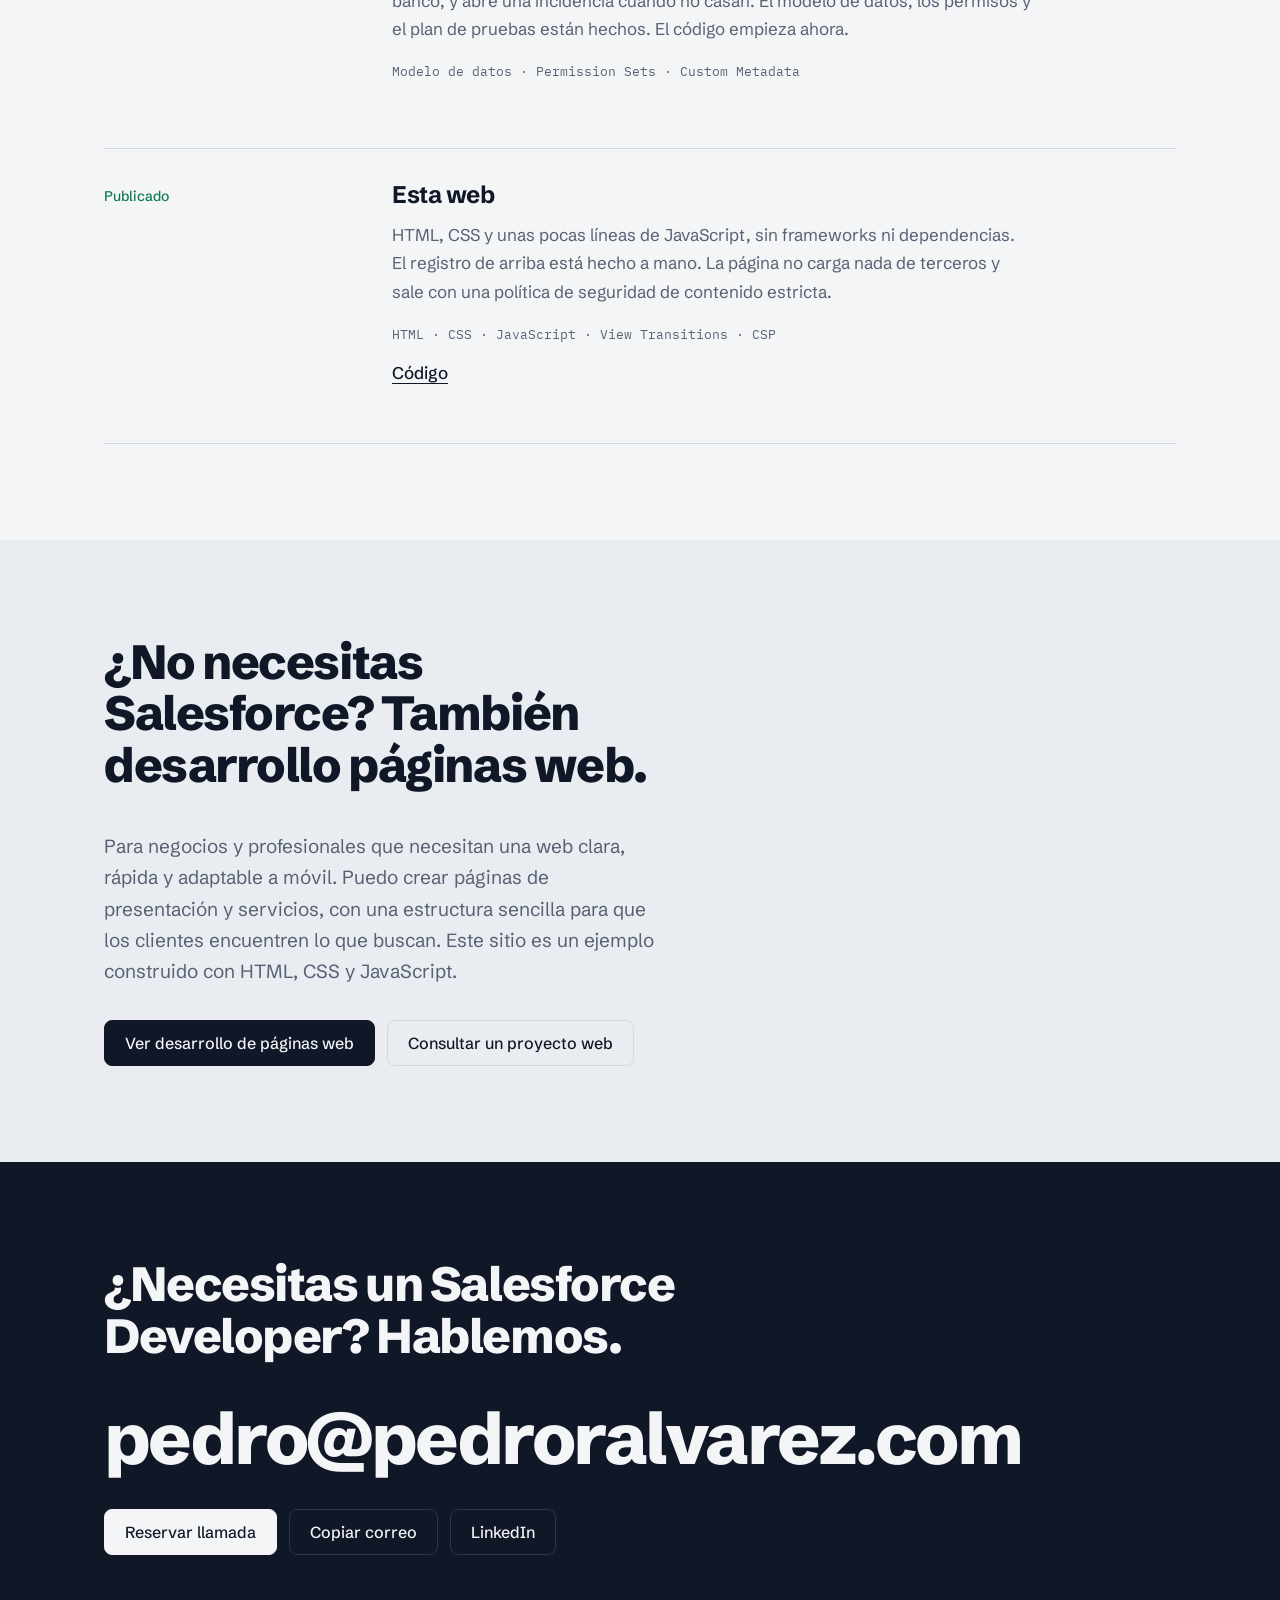
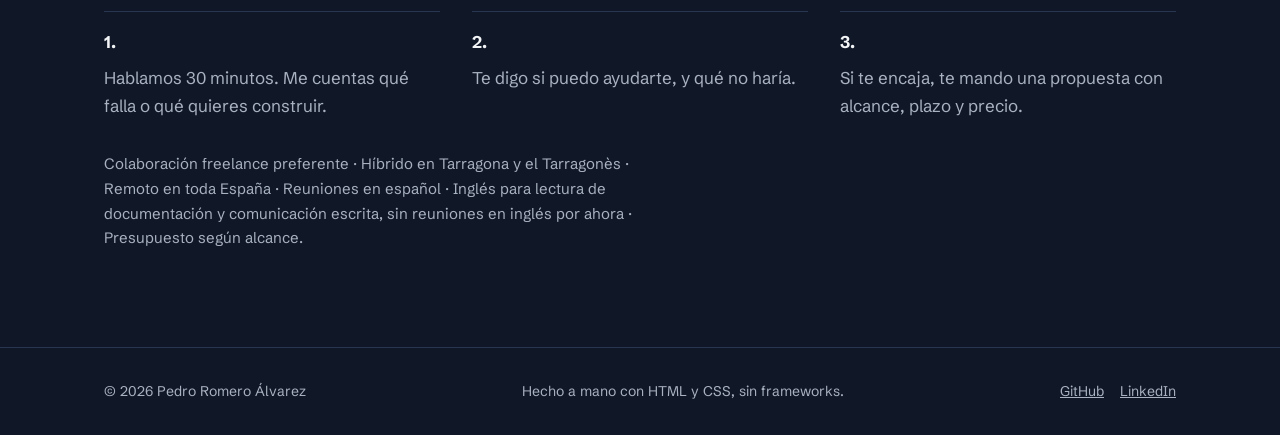
==== commit 34d3aa45: "seo: position Salesforce freelance, audits and integrations for clients and tech leads" ====
--- a/public/index.html
+++ b/public/index.html
@@ -3,14 +3,14 @@
 <head>
   <meta charset="utf-8" />
   <meta name="viewport" content="width=device-width, initial-scale=1" />
-  <title>Pedro Romero Álvarez · Desarrollador Salesforce</title>
-  <meta name="description" content="Desarrollador Salesforce en Altafulla (Tarragona). Apex, LWC, Flow e integraciones, 8 certificaciones. Freelance o empleo, remoto o presencial." />
+  <title>Salesforce Developer Freelance y Consultor Técnico | Pedro Romero</title>
+  <meta name="description" content="Senior Salesforce Developer freelance y consultor técnico: Apex, LWC, Flow, integraciones y auditorías Salesforce. Híbrido en Tarragona y remoto en España." />
   <meta name="theme-color" content="#f4f5f7" />
   <link rel="icon" href="favicon.svg" type="image/svg+xml" />
   <meta property="og:type" content="website" />
   <meta property="og:locale" content="es_ES" />
-  <meta property="og:title" content="Pedro Romero Álvarez · Desarrollador Salesforce" />
-  <meta property="og:description" content="Proyectos Salesforce de principio a fin: Apex, LWC, Flow, integraciones y limpieza de código. Remoto o presencial en Tarragona y Barcelona." />
+  <meta property="og:title" content="Salesforce Developer Freelance y Consultor Técnico | Pedro Romero" />
+  <meta property="og:description" content="Desarrollo Salesforce, integraciones REST, auditorías técnicas y soporte. Freelance híbrido en Tarragona y remoto en España." />
   <meta property="og:url" content="https://www.pedroralvarez.com/" />
   <meta property="og:image" content="https://www.pedroralvarez.com/og.png" />
   <meta property="og:image:width" content="1200" />
@@ -19,7 +19,7 @@
   <meta name="twitter:card" content="summary_large_image" />
   <link rel="canonical" href="https://www.pedroralvarez.com/" />
   <script type="application/ld+json">
-  {"@context":"https://schema.org","@type":"Person","name":"Pedro Romero Álvarez","url":"https://www.pedroralvarez.com/","email":"mailto:pedro@pedroralvarez.com","image":"https://www.pedroralvarez.com/assets/foto.jpg","jobTitle":"Desarrollador Salesforce","address":{"@type":"PostalAddress","addressLocality":"Altafulla","addressRegion":"Tarragona","addressCountry":"ES"},"knowsAbout":["Salesforce","Apex","Lightning Web Components","Flow","APIs REST","Integraciones"],"sameAs":["https://www.linkedin.com/in/pedro-romero-alvarez-329b035a/","https://github.com/Kairveth"]}
+  {"@context":"https://schema.org","@type":"Person","name":"Pedro Romero Álvarez","url":"https://www.pedroralvarez.com/","email":"mailto:pedro@pedroralvarez.com","image":"https://www.pedroralvarez.com/assets/foto.jpg","jobTitle":"Senior Salesforce Developer y Consultor Técnico","address":{"@type":"PostalAddress","addressLocality":"Altafulla","addressRegion":"Tarragona","addressCountry":"ES"},"knowsAbout":["Salesforce","Apex","Lightning Web Components","Flow","APIs REST","Integraciones Salesforce","Auditoría técnica de código","DevOps Salesforce","Service Cloud","Desarrollo web"],"sameAs":["https://www.linkedin.com/in/pedro-romero-alvarez-329b035a/","https://github.com/Kairveth"]}
   </script>
   <link rel="preload" href="assets/fonts/schibsted-grotesk-latin-800-normal.woff2" as="font" type="font/woff2" crossorigin />
   <link rel="preload" href="assets/fonts/newsreader-latin-400-italic.woff2" as="font" type="font/woff2" crossorigin />
@@ -54,17 +54,17 @@
 <section id="inicio" class="hero">
   <div class="wrap hero-grid">
     <div class="hero-copy">
-      <h1>Desarrollo Salesforce que tu equipo <span class="voz">puede mantener.</span></h1>
+      <h1>Salesforce Developer freelance. <span class="voz">De la integración a producción.</span></h1>
       <div class="hero-intro">
         <img class="hero-photo" src="assets/foto.jpg" alt="Pedro Romero Álvarez" width="720" height="900" />
-        <p class="lead">Soy Pedro, desarrollador Salesforce. Llevo proyectos de principio a fin: decido qué se resuelve con configuración y qué con código, lo construyo y lo entrego probado y documentado. Programo Apex y LWC, automatizo con Flow e integro Salesforce con otros sistemas. Si heredas código desordenado, lo limpio, y los valores escritos a mano pasan a Custom Metadata para que el administrador los cambie sin desplegar.</p>
+        <p class="lead">Soy Pedro, Salesforce Developer y consultor técnico especializado en integraciones. Refuerzo equipos de empresas y consultoras con desarrollo Apex, LWC, Flow, auditorías y resolución de incidencias complejas. Analizo el problema, implemento y entrego código probado y documentado.</p>
       </div>
       <div class="actions">
-        <a class="btn btn-primary" href="https://cal.com/pedro-romero-alvarez/30min" rel="noopener noreferrer">Reservar llamada</a>
-        <a class="btn btn-quiet" href="#casos">Ver trabajo</a>
-      </div>
-      <p class="hero-links">También puedes <a href="#contacto">escribirme</a> o <a href="assets/cv-pedro-romero-alvarez.pdf" download>descargar mi CV</a>.</p>
-      <p class="disponibilidad">Disponible ya · Freelance y empleo · Remoto, o presencial en Tarragona y Barcelona</p>
+        <a class="btn btn-primary" href="https://cal.com/pedro-romero-alvarez/30min" rel="noopener noreferrer">Hablar de tu proyecto</a>
+        <a class="btn btn-quiet" href="#servicios">Ver servicios Salesforce</a>
+      </div>
+      <p class="hero-links">¿Eres recruiter o Tech Lead? <a href="assets/cv-pedro-romero-alvarez.pdf" download>Descarga mi CV</a>. Si buscas colaboración freelance, <a href="#contacto">escríbeme</a>.</p>
+      <p class="disponibilidad">Freelance prioritario · Híbrido en Tarragona y el Tarragonès · Remoto en toda España</p>
     </div>
     <figure class="log" aria-label="Registro simulado de una integración">
       <figcaption class="log-head"><span>integracion.log</span><span>simulación</span></figcaption>
@@ -202,10 +202,10 @@
 
 <section id="servicios" class="block block-tint">
   <div class="wrap">
-    <h2 class="say">Lo que hago, y lo que no.</h2>
+    <h2 class="say">Servicios Salesforce para empresas y consultoras.</h2>
     <div class="svc-list">
       <details class="svc" name="servicios" open>
-        <summary><span>Desarrollo Apex y LWC a medida</span><span class="svc-sub">lo que la configuración no cubre</span></summary>
+        <summary><span>Desarrollo Salesforce senior: Apex y LWC</span><span class="svc-sub">lo que la configuración no cubre</span></summary>
         <div class="svc-body">
           <p>Lógica en Apex y Lightning Web Components (LWC) para lo que la configuración estándar no resuelve. Triggers con un handler por objeto, sin consultas dentro de bucles y preparados para cargas de cientos de registros.</p>
           <p>Recibes código con pruebas, el despliegue validado antes de tocar producción y notas con las decisiones que tomé.</p>
@@ -221,10 +221,10 @@
         </div>
       </details>
       <details class="svc" name="servicios">
-        <summary><span>Integraciones con sistemas externos</span><span class="svc-sub">REST, SOAP, webhooks y canales de atención</span></summary>
+        <summary><span>Integraciones Salesforce con sistemas externos</span><span class="svc-sub">REST, SOAP, webhooks y canales de atención</span></summary>
         <div class="svc-body">
           <p>Diseño y programo APIs REST propias y llamadas salientes con Named Credentials, con reintentos controlados y registro de fallos. También conecto canales de Service Cloud como el chat web, WhatsApp y Omni-Channel.</p>
-          <p>Te entrego el diseño de la integración, el código con pruebas, la documentación y la puesta en producción coordinada contigo.</p>
+          <p>Te entrego el diseño de la integración, el código con pruebas, la documentación y la puesta en producción coordinada contigo. <a href="integraciones-salesforce/">Conoce mi servicio de integraciones Salesforce</a>.</p>
           <p><strong>Qué no hago.</strong> No sustituyo una plataforma de integración empresarial cuando el volumen la exige. Te lo digo antes de empezar.</p>
         </div>
       </details>
@@ -237,19 +237,33 @@
         </div>
       </details>
       <details class="svc" name="servicios">
-        <summary><span>Auditoría y diseño técnico</span><span class="svc-sub">antes de construir o cuando algo no cuadra</span></summary>
+        <summary><span>Auditoría técnica Salesforce y diseño de soluciones</span><span class="svc-sub">antes de construir o cuando algo no cuadra</span></summary>
         <div class="svc-body">
           <p>Para un proyecto nuevo propongo el diseño: qué va en configuración y qué en código, qué patrón seguir y qué riesgos veo. Si la org ya existe, reviso integraciones, código Apex, permisos y uso compartido en modo solo lectura.</p>
-          <p>Entrego un informe con hallazgos, severidad, evidencia y un plan priorizado. Puedes ver cómo es en la <a href="caso/auditoria-candidaturas/">auditoría de uno de mis proyectos</a>.</p>
+          <p>Entrego un informe con hallazgos, severidad, evidencia y un plan priorizado. <a href="auditoria-salesforce/">Consulta las modalidades de auditoría técnica</a> o mira una <a href="caso/auditoria-candidaturas/">auditoría de un proyecto propio</a>.</p>
           <p><strong>Qué no hago.</strong> No accedo a una org sin permiso por escrito ni publico datos de clientes.</p>
         </div>
       </details>
       <details class="svc" name="servicios">
-        <summary><span>Soporte, evolutivos y apoyo al equipo</span><span class="svc-sub">cuando ya está en producción</span></summary>
-        <div class="svc-body">
-          <p>Corrijo incidencias buscando la causa y no el síntoma, y hago evolutivos sobre lo que ya funciona. Si tu equipo tiene desarrolladores, reviso su código y dejo por escrito los criterios para que los sigan sin depender de mí.</p>
+        <summary><span>Soporte y mantenimiento Salesforce</span><span class="svc-sub">cuando ya está en producción</span></summary>
+        <div class="svc-body">
+          <p>Corrijo incidencias buscando la causa y no el síntoma, y hago evolutivos sobre lo que ya funciona. También ofrezco bolsas de horas para mantenimiento y apoyo técnico, con tareas y disponibilidad previamente acordadas.</p>
           <p>Por cada incidencia recibes qué la causaba, qué cambié y cómo comprobarlo.</p>
           <p><strong>Qué no hago.</strong> No toco producción sin validar el despliegue y sin tu confirmación.</p>
+        </div>
+      </details>
+      <details class="svc" name="servicios">
+        <summary><span>Calidad de código, pruebas y DevOps</span><span class="svc-sub">revisión de PR, pruebas y despliegues</span></summary>
+        <div class="svc-body">
+          <p>Reviso Apex, LWC y automatizaciones; refactorizo código difícil de mantener y refuerzo pruebas de escenarios reales, permisos y gestión de errores. También apoyo pipelines, Git y despliegues entre entornos Salesforce.</p>
+          <p>Recibes hallazgos concretos, cambios revisables y criterios de validación. No sustituyo la responsabilidad de aprobación y despliegue de tu equipo.</p>
+        </div>
+      </details>
+      <details class="svc" name="servicios">
+        <summary><span>Service Cloud e integraciones de canales</span><span class="svc-sub">WhatsApp, Omni-Channel y APIs</span></summary>
+        <div class="svc-body">
+          <p>Trabajo con integraciones API REST, autenticación OAuth y configuraciones de Service Cloud, incluyendo Messaging for In-App and Web, WhatsApp y enrutamiento con Omni-Channel.</p>
+          <p>Reviso requisitos, permisos y pruebas antes de un despliegue. La viabilidad final depende de licencias y servicios contratados por el cliente.</p>
         </div>
       </details>
     </div>
@@ -307,7 +321,7 @@
     </div>
     <div class="about-text">
       <h2 class="about-lead voz">Me gustan los problemas que no se resuelven a la primera. En Salesforce no me faltan.</h2>
-      <p>Soy desarrollador Salesforce y trabajo cada vez más como freelance. Desde 2019 he hecho componentes LWC, automatizaciones con Flow, procesos Batch Apex e integraciones con sistemas externos. Las más recientes conectan Salesforce con pasarelas de pago, ERP y portales.</p>
+      <p>Soy Salesforce Developer y consultor técnico, con preferencia por proyectos freelance. Desde 2019 he trabajado con Apex, LWC, Flow, procesos Batch Apex e integraciones con sistemas externos. Mis proyectos incluyen conexiones con pasarelas de pago, ERP y portales.</p>
       <p>Antes de tocar código, entiendo qué duele en el negocio: qué pasa cuando algo falla y qué tiene que cumplir para darse por terminado. Como freelance puedo dedicarle el tiempo que hace falta a ese problema. Después escribo lo mínimo que lo resuelve bien.</p>
       <div class="experiencia">
         <h3>Experiencia por sector</h3>
@@ -381,9 +395,20 @@
   </div>
 </section>
 
+<section id="desarrollo-web" class="block block-tint">
+  <div class="wrap">
+    <h2 class="say">¿No necesitas Salesforce? También desarrollo páginas web.</h2>
+    <p class="lead">Para negocios y profesionales que necesitan una web clara, rápida y adaptable a móvil. Puedo crear páginas de presentación y servicios, con una estructura sencilla para que los clientes encuentren lo que buscan. Este sitio es un ejemplo construido con HTML, CSS y JavaScript.</p>
+    <div class="actions">
+      <a class="btn btn-primary" href="paginas-web/">Ver desarrollo de páginas web</a>
+      <a class="btn btn-quiet" href="#contacto">Consultar un proyecto web</a>
+    </div>
+  </div>
+</section>
+
 <section id="contacto" class="block invert contact">
   <div class="wrap">
-    <h2 class="say">Cuéntame qué quieres construir o qué falla.</h2>
+    <h2 class="say">¿Necesitas un Salesforce Developer? Hablemos.</h2>
     <a class="contact-mail" href="mailto:pedro@pedroralvarez.com">pedro@pedroralvarez.com</a>
     <div class="actions">
       <a class="btn btn-primary" href="https://cal.com/pedro-romero-alvarez/30min" rel="noopener noreferrer">Reservar llamada</a>
@@ -395,7 +420,7 @@
       <li>Te digo si puedo ayudarte, y qué no haría.</li>
       <li>Si te encaja, te mando una propuesta con alcance, plazo y precio.</li>
     </ol>
-    <p class="contact-note">Freelance y empleo · Remoto o presencial en el Área de Tarragona (Tarragona, Reus, El Vendrell, Valls) y Barcelona ciudad · Tarifa a consultar según proyecto</p>
+    <p class="contact-note">Colaboración freelance preferente · Híbrido en Tarragona y el Tarragonès · Remoto en toda España · Reuniones en español · Inglés para lectura de documentación y comunicación escrita, sin reuniones en inglés por ahora · Presupuesto según alcance.</p>
   </div>
 </section>
 
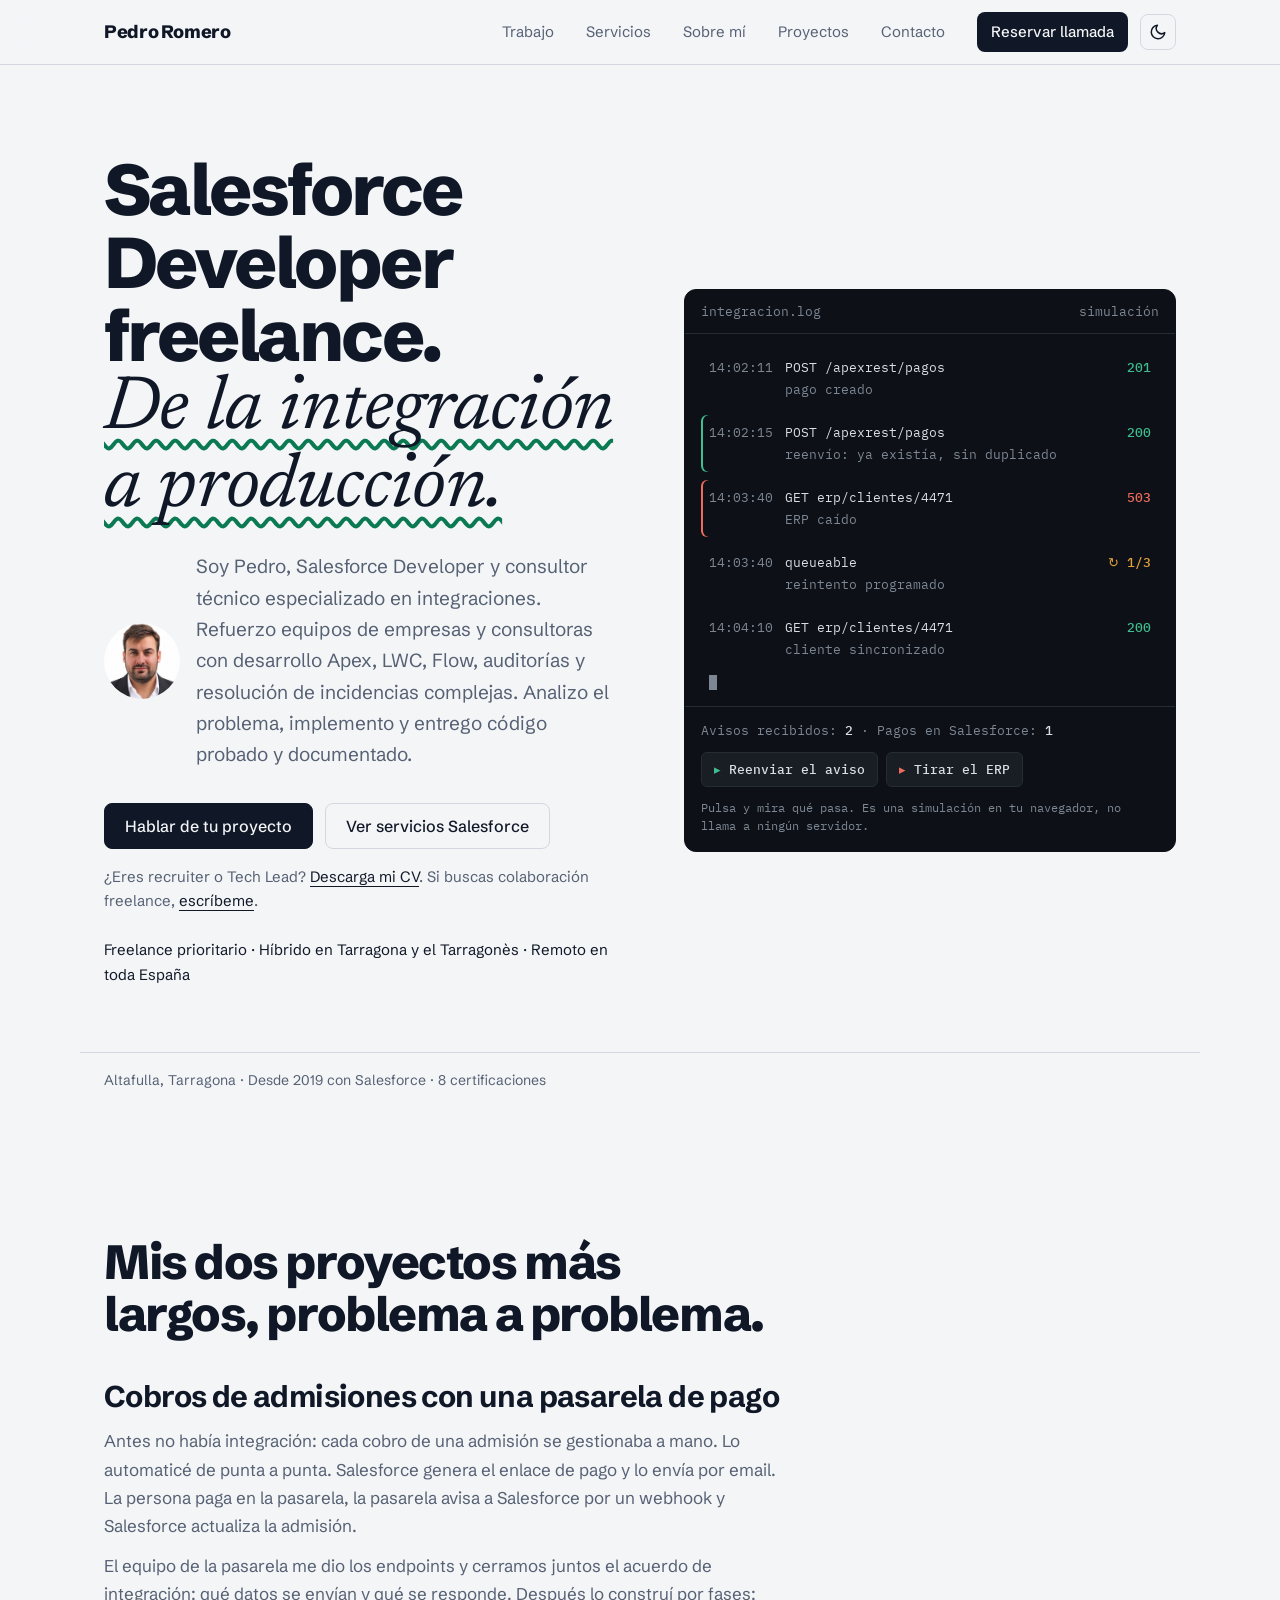
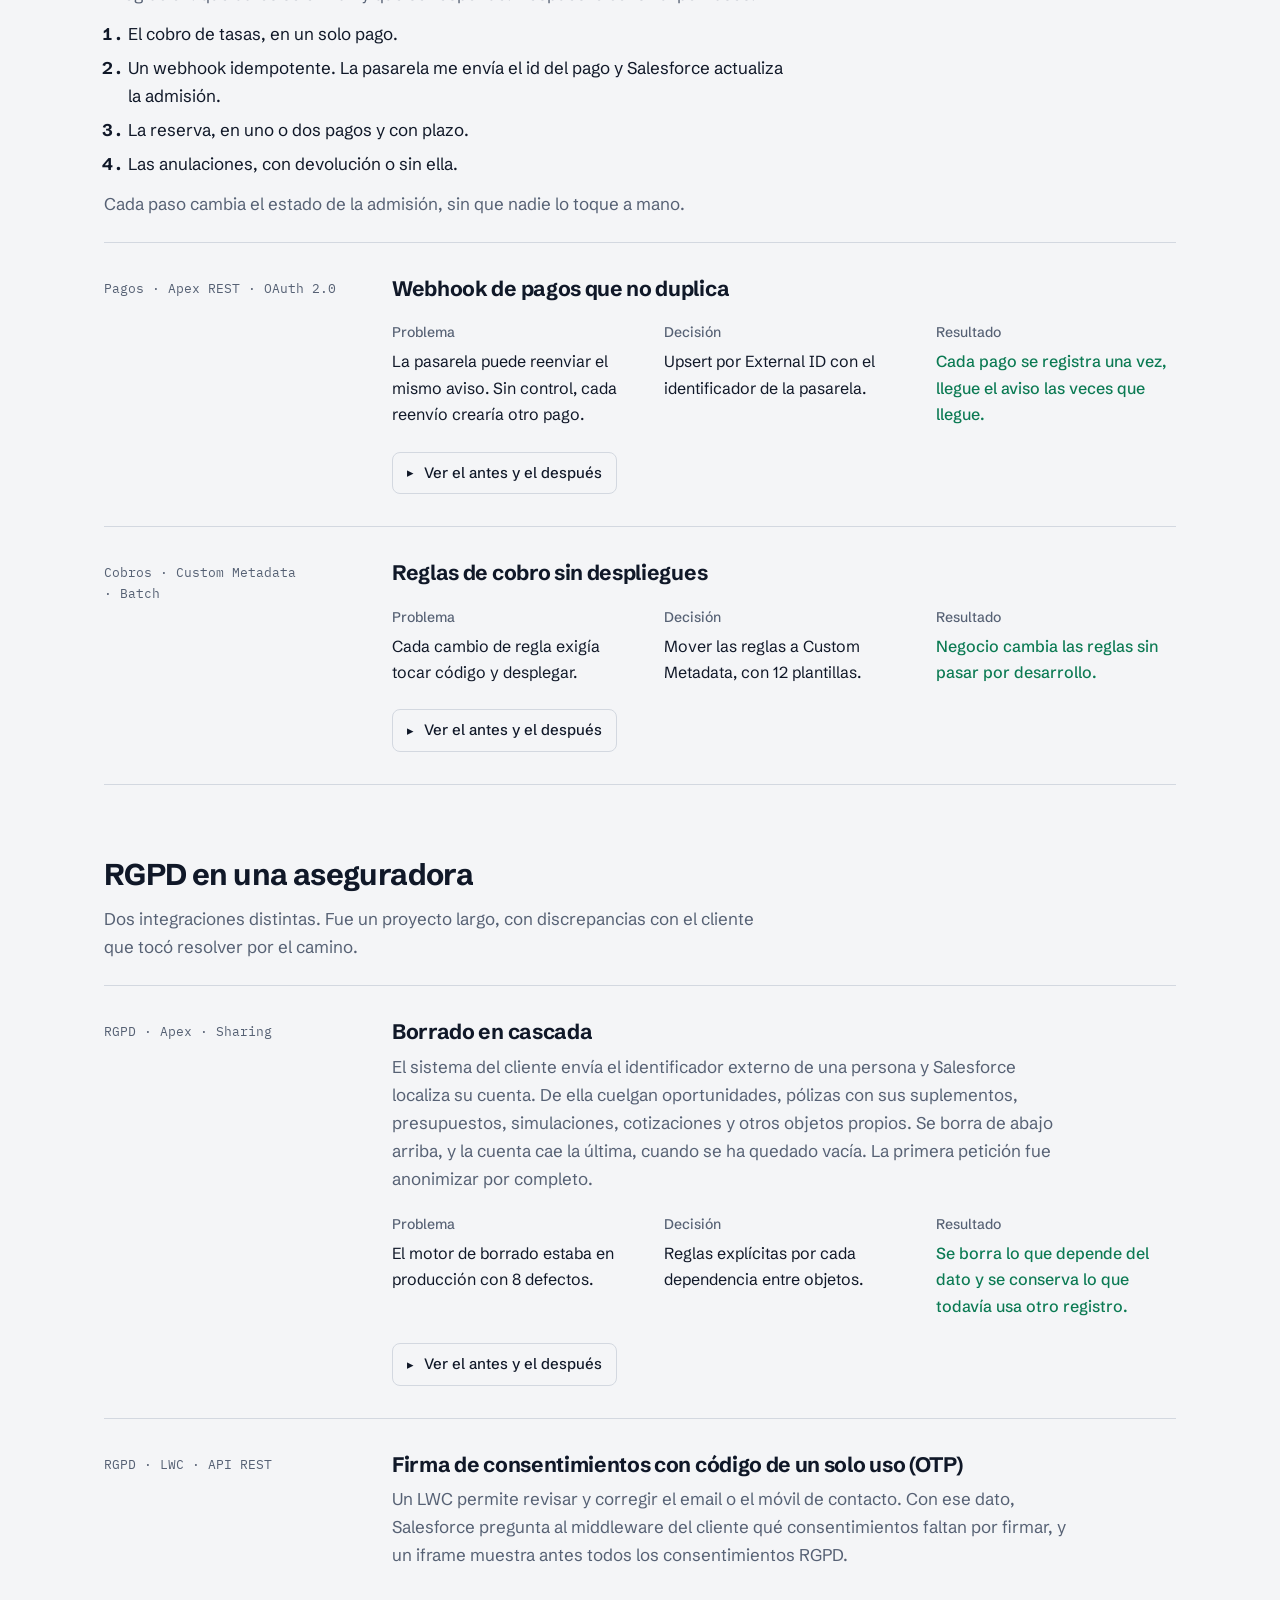
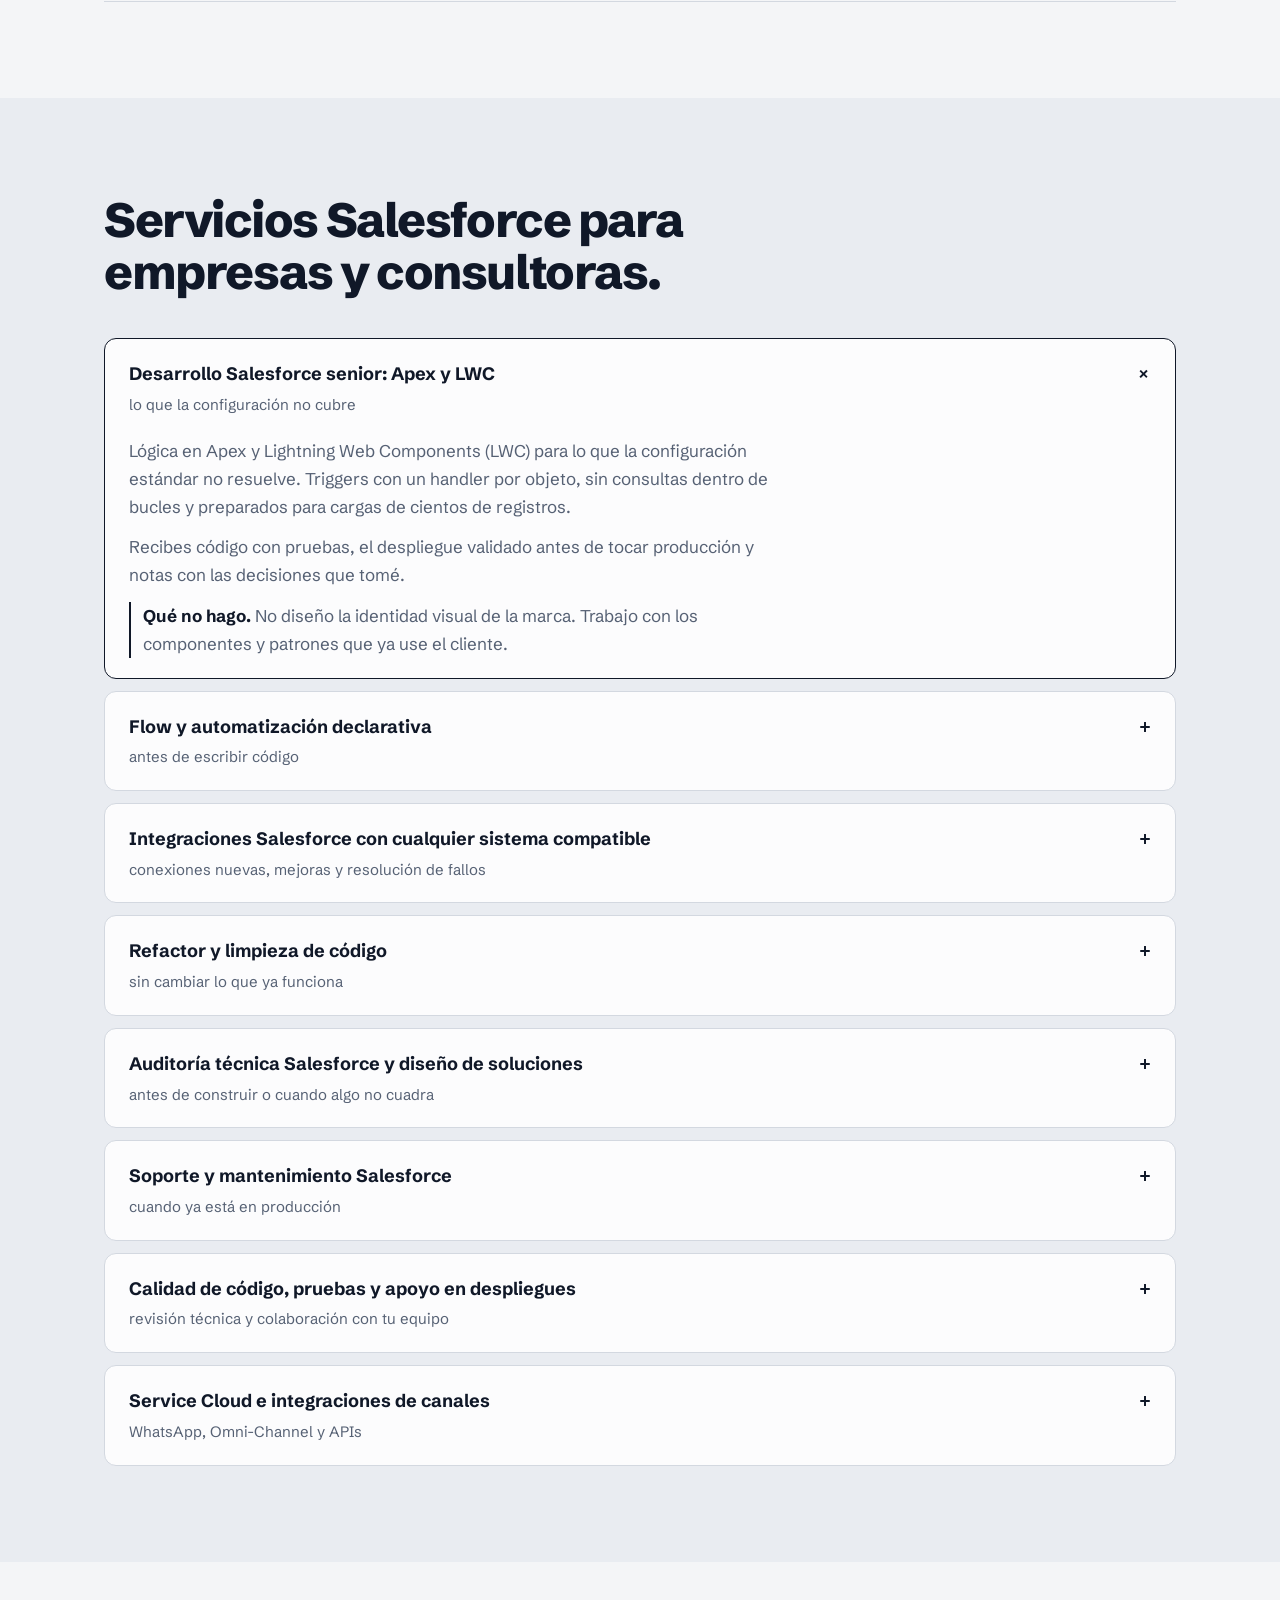
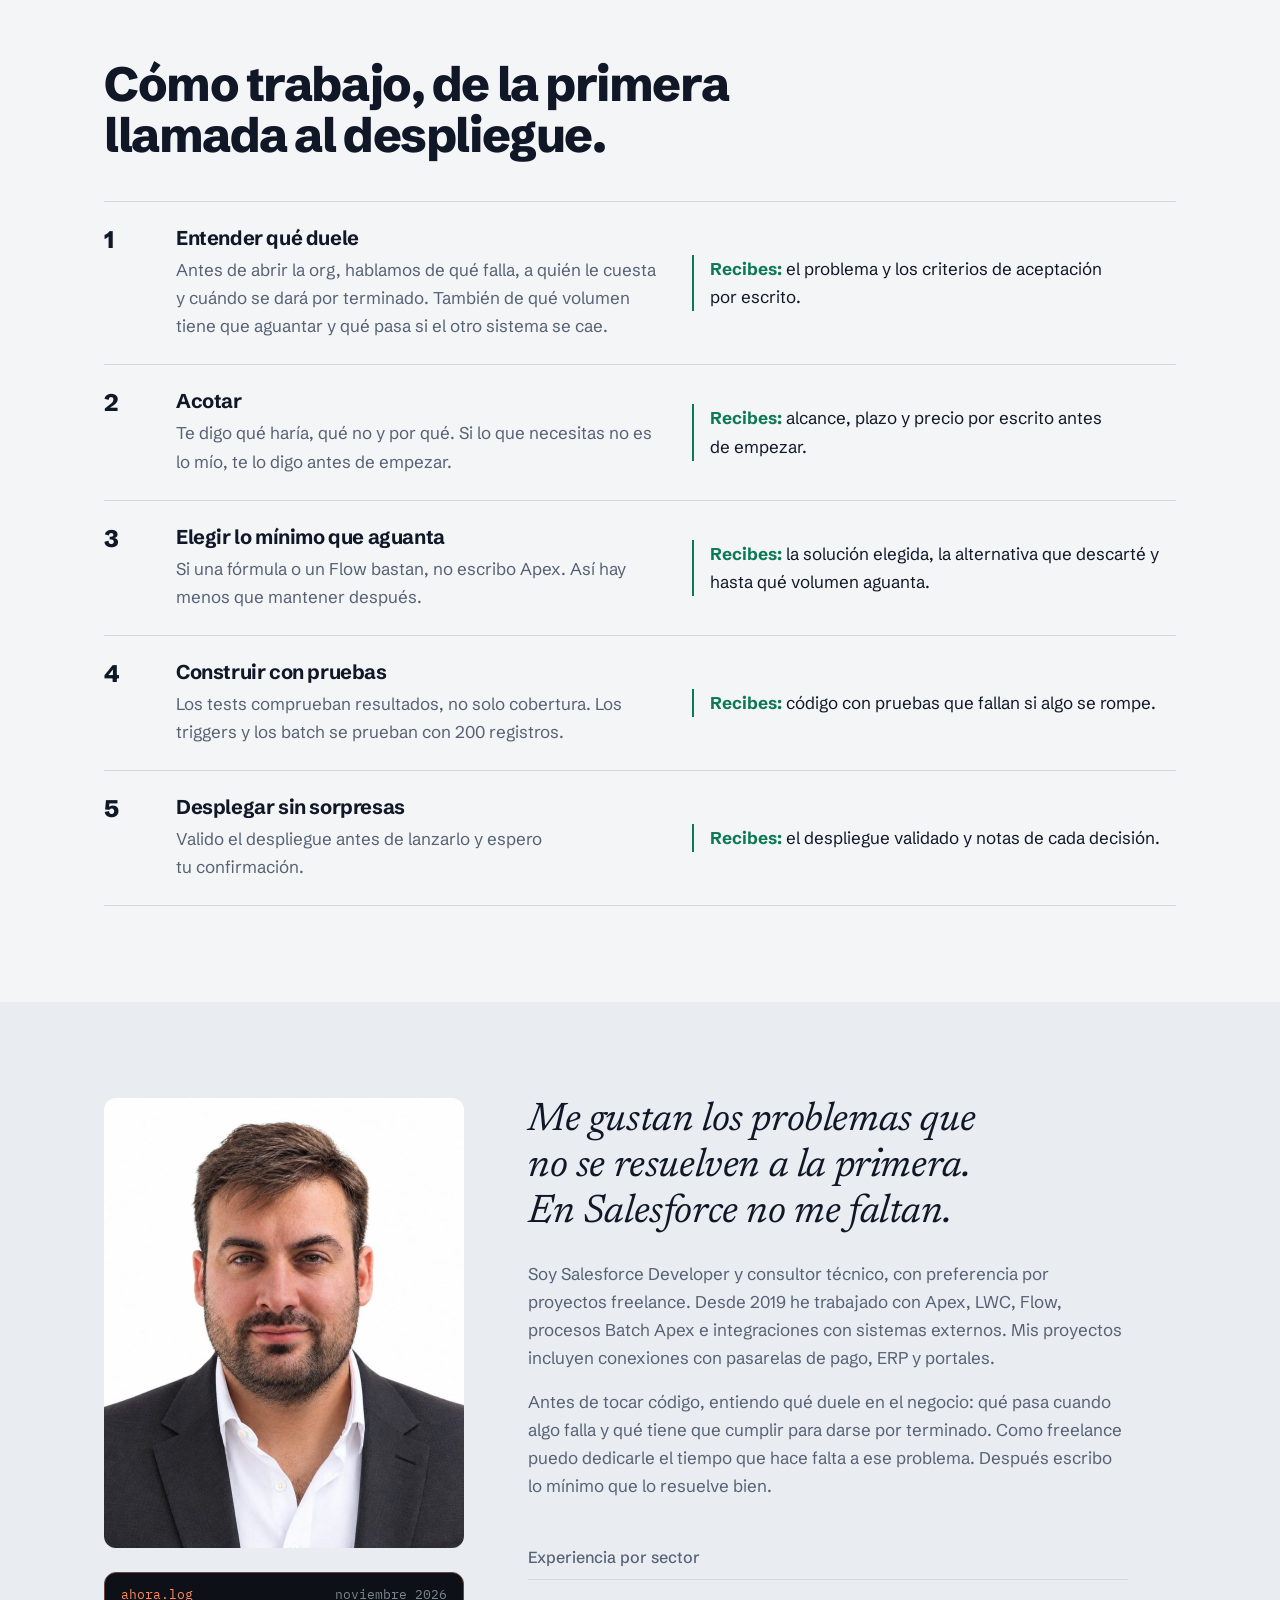
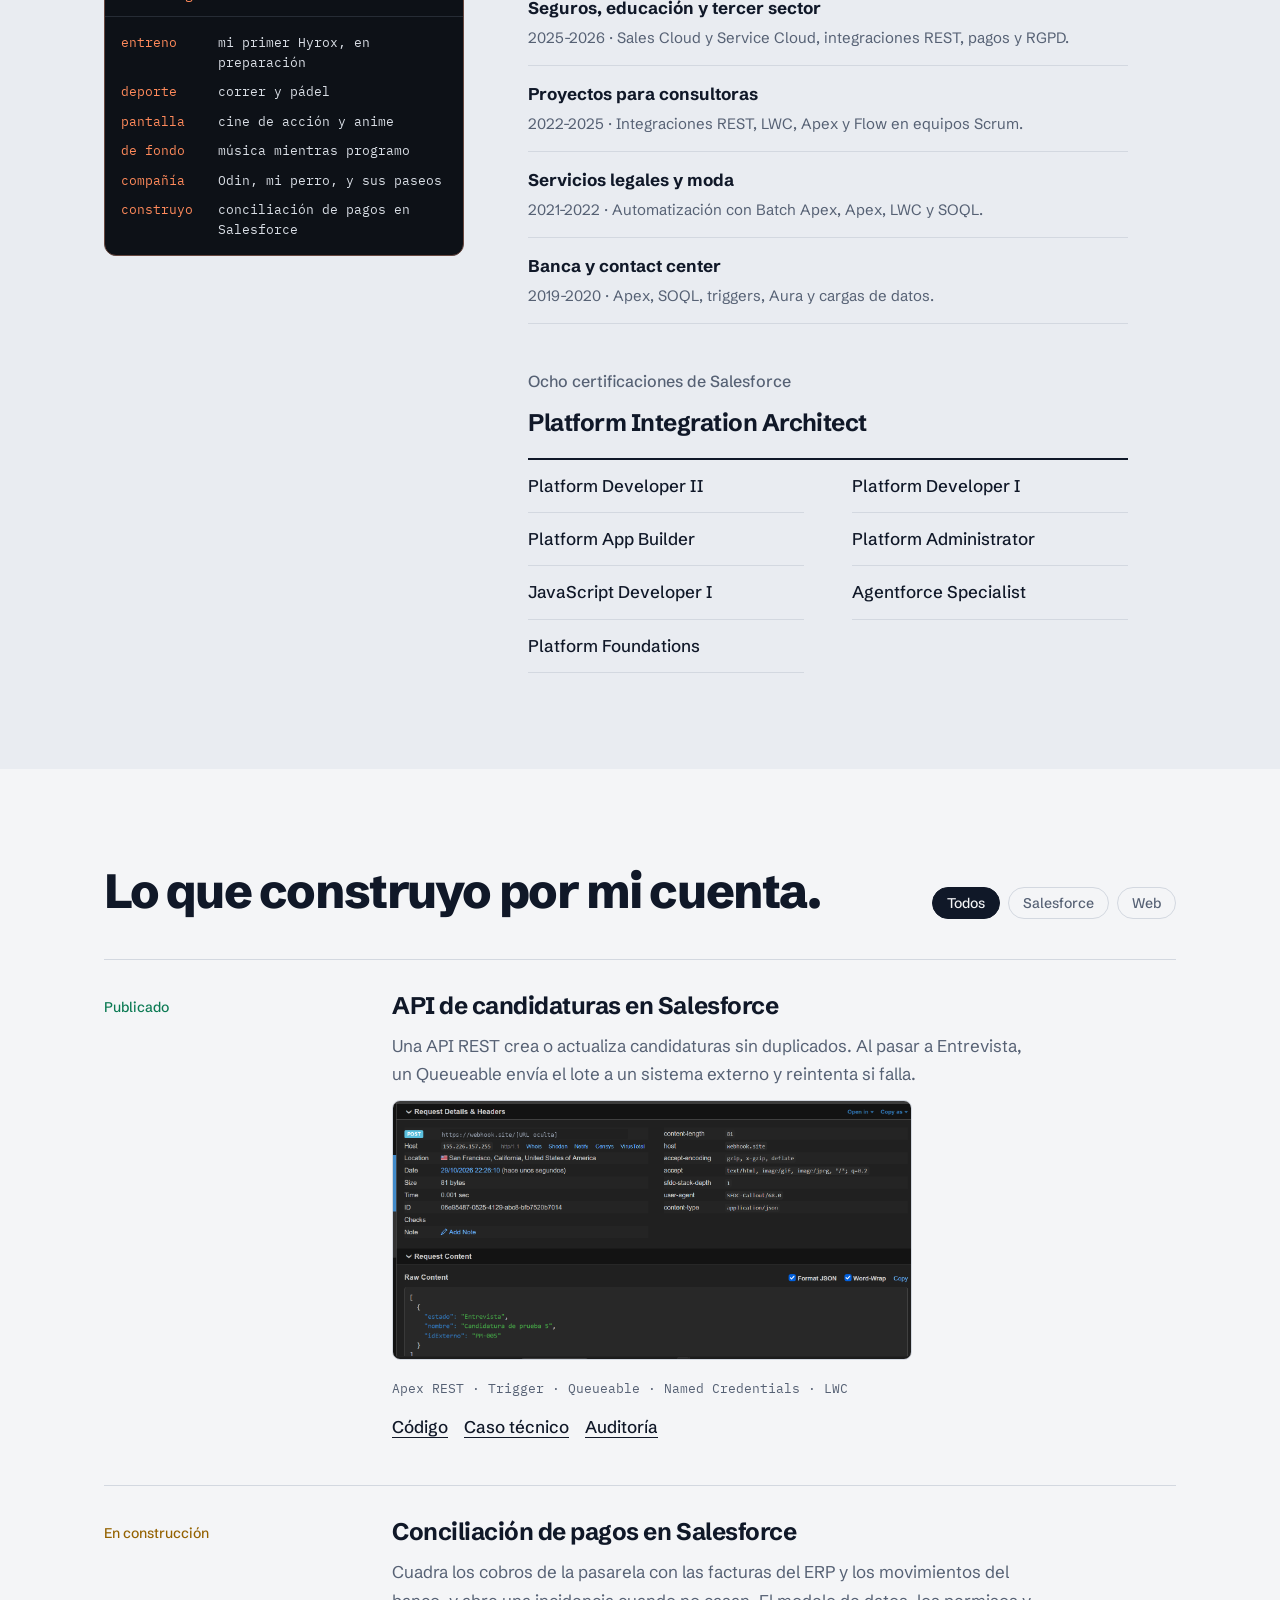
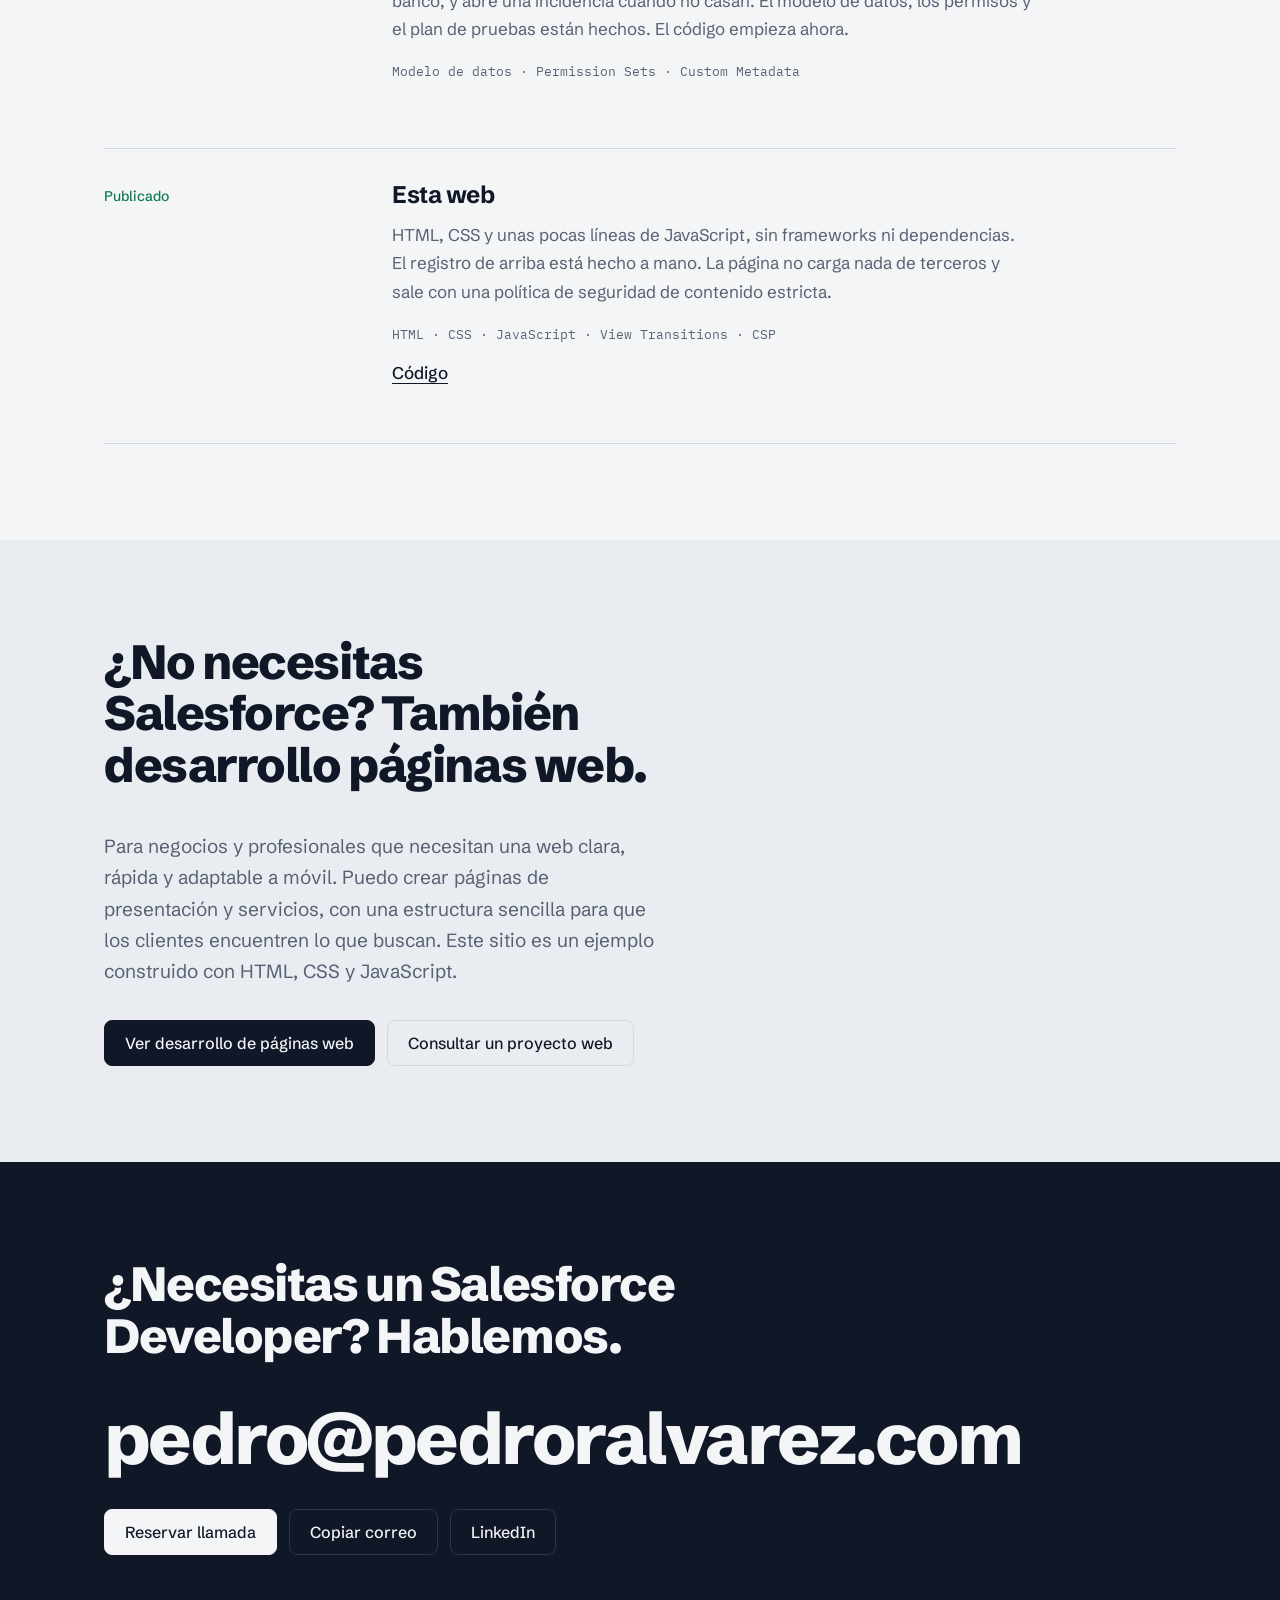
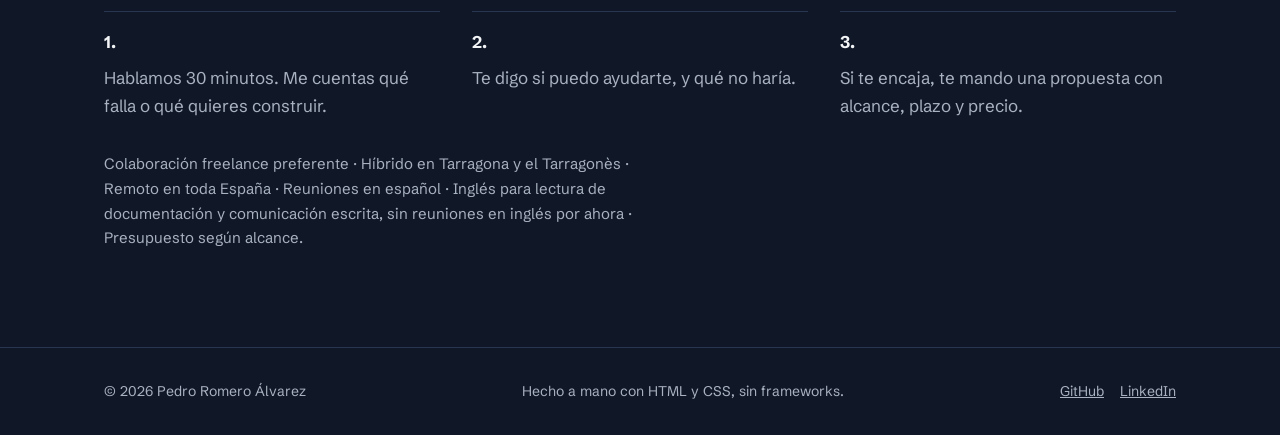
==== commit 4dfcd77b: "copy: broaden Salesforce integrations and scope deployment support accurately" ====
--- a/public/index.html
+++ b/public/index.html
@@ -10,7 +10,7 @@
   <meta property="og:type" content="website" />
   <meta property="og:locale" content="es_ES" />
   <meta property="og:title" content="Salesforce Developer Freelance y Consultor Técnico | Pedro Romero" />
-  <meta property="og:description" content="Desarrollo Salesforce, integraciones REST, auditorías técnicas y soporte. Freelance híbrido en Tarragona y remoto en España." />
+  <meta property="og:description" content="Desarrollo Salesforce, integraciones entre sistemas, auditorías técnicas y soporte. Freelance híbrido en Tarragona y remoto en España." />
   <meta property="og:url" content="https://www.pedroralvarez.com/" />
   <meta property="og:image" content="https://www.pedroralvarez.com/og.png" />
   <meta property="og:image:width" content="1200" />
@@ -19,7 +19,7 @@
   <meta name="twitter:card" content="summary_large_image" />
   <link rel="canonical" href="https://www.pedroralvarez.com/" />
   <script type="application/ld+json">
-  {"@context":"https://schema.org","@type":"Person","name":"Pedro Romero Álvarez","url":"https://www.pedroralvarez.com/","email":"mailto:pedro@pedroralvarez.com","image":"https://www.pedroralvarez.com/assets/foto.jpg","jobTitle":"Senior Salesforce Developer y Consultor Técnico","address":{"@type":"PostalAddress","addressLocality":"Altafulla","addressRegion":"Tarragona","addressCountry":"ES"},"knowsAbout":["Salesforce","Apex","Lightning Web Components","Flow","APIs REST","Integraciones Salesforce","Auditoría técnica de código","DevOps Salesforce","Service Cloud","Desarrollo web"],"sameAs":["https://www.linkedin.com/in/pedro-romero-alvarez-329b035a/","https://github.com/Kairveth"]}
+  {"@context":"https://schema.org","@type":"Person","name":"Pedro Romero Álvarez","url":"https://www.pedroralvarez.com/","email":"mailto:pedro@pedroralvarez.com","image":"https://www.pedroralvarez.com/assets/foto.jpg","jobTitle":"Senior Salesforce Developer y Consultor Técnico","address":{"@type":"PostalAddress","addressLocality":"Altafulla","addressRegion":"Tarragona","addressCountry":"ES"},"knowsAbout":["Salesforce","Apex","Lightning Web Components","Flow","APIs REST","Integraciones Salesforce","Auditoría técnica de código","Despliegues Salesforce","Service Cloud","Desarrollo web"],"sameAs":["https://www.linkedin.com/in/pedro-romero-alvarez-329b035a/","https://github.com/Kairveth"]}
   </script>
   <link rel="preload" href="assets/fonts/schibsted-grotesk-latin-800-normal.woff2" as="font" type="font/woff2" crossorigin />
   <link rel="preload" href="assets/fonts/newsreader-latin-400-italic.woff2" as="font" type="font/woff2" crossorigin />
@@ -221,11 +221,12 @@
         </div>
       </details>
       <details class="svc" name="servicios">
-        <summary><span>Integraciones Salesforce con sistemas externos</span><span class="svc-sub">REST, SOAP, webhooks y canales de atención</span></summary>
-        <div class="svc-body">
-          <p>Diseño y programo APIs REST propias y llamadas salientes con Named Credentials, con reintentos controlados y registro de fallos. También conecto canales de Service Cloud como el chat web, WhatsApp y Omni-Channel.</p>
-          <p>Te entrego el diseño de la integración, el código con pruebas, la documentación y la puesta en producción coordinada contigo. <a href="integraciones-salesforce/">Conoce mi servicio de integraciones Salesforce</a>.</p>
-          <p><strong>Qué no hago.</strong> No sustituyo una plataforma de integración empresarial cuando el volumen la exige. Te lo digo antes de empezar.</p>
+        <summary><span>Integraciones Salesforce con cualquier sistema compatible</span><span class="svc-sub">conexiones nuevas, mejoras y resolución de fallos</span></summary>
+        <div class="svc-body">
+          <p>Integro Salesforce con otras aplicaciones y plataformas cuando existe una vía técnica viable. Evalúo el sistema, sus interfaces, la seguridad y el intercambio de datos antes de proponer una solución. Tengo experiencia directa con APIs REST, OAuth, webhooks, Named Credentials y canales de Service Cloud.</p>
+          <p>La solución puede requerir otros mecanismos, como SOAP, eventos, middleware o intercambio de archivos: estudio cada caso y los requisitos técnicos antes de comprometer alcance, plazo y arquitectura.</p>
+          <p>Te entrego un diseño acordado, código con pruebas y documentación, y una puesta en producción coordinada contigo. <a href="integraciones-salesforce/">Conoce mi servicio de integraciones Salesforce</a>.</p>
+          <p><strong>Qué no hago.</strong> No garantizo integrar sistemas sin interfaces disponibles ni sustituyo una plataforma de integración empresarial cuando el proyecto la requiere.</p>
         </div>
       </details>
       <details class="svc" name="servicios">
@@ -253,10 +254,10 @@
         </div>
       </details>
       <details class="svc" name="servicios">
-        <summary><span>Calidad de código, pruebas y DevOps</span><span class="svc-sub">revisión de PR, pruebas y despliegues</span></summary>
-        <div class="svc-body">
-          <p>Reviso Apex, LWC y automatizaciones; refactorizo código difícil de mantener y refuerzo pruebas de escenarios reales, permisos y gestión de errores. También apoyo pipelines, Git y despliegues entre entornos Salesforce.</p>
-          <p>Recibes hallazgos concretos, cambios revisables y criterios de validación. No sustituyo la responsabilidad de aprobación y despliegue de tu equipo.</p>
+        <summary><span>Calidad de código, pruebas y apoyo en despliegues</span><span class="svc-sub">revisión técnica y colaboración con tu equipo</span></summary>
+        <div class="svc-body">
+          <p>Reviso Apex, LWC y automatizaciones; refactorizo código difícil de mantener y refuerzo pruebas de escenarios reales, permisos y gestión de errores. Tengo experiencia trabajando con Git, Bitbucket y despliegues Salesforce entre entornos.</p>
+          <p>Puedo colaborar en la revisión de pull requests y acompañar despliegues dentro de un proceso de equipo. Si el trabajo exige construir o administrar pipelines CI/CD complejos, primero evaluamos el alcance y la necesidad de apoyo especializado.</p>
         </div>
       </details>
       <details class="svc" name="servicios">
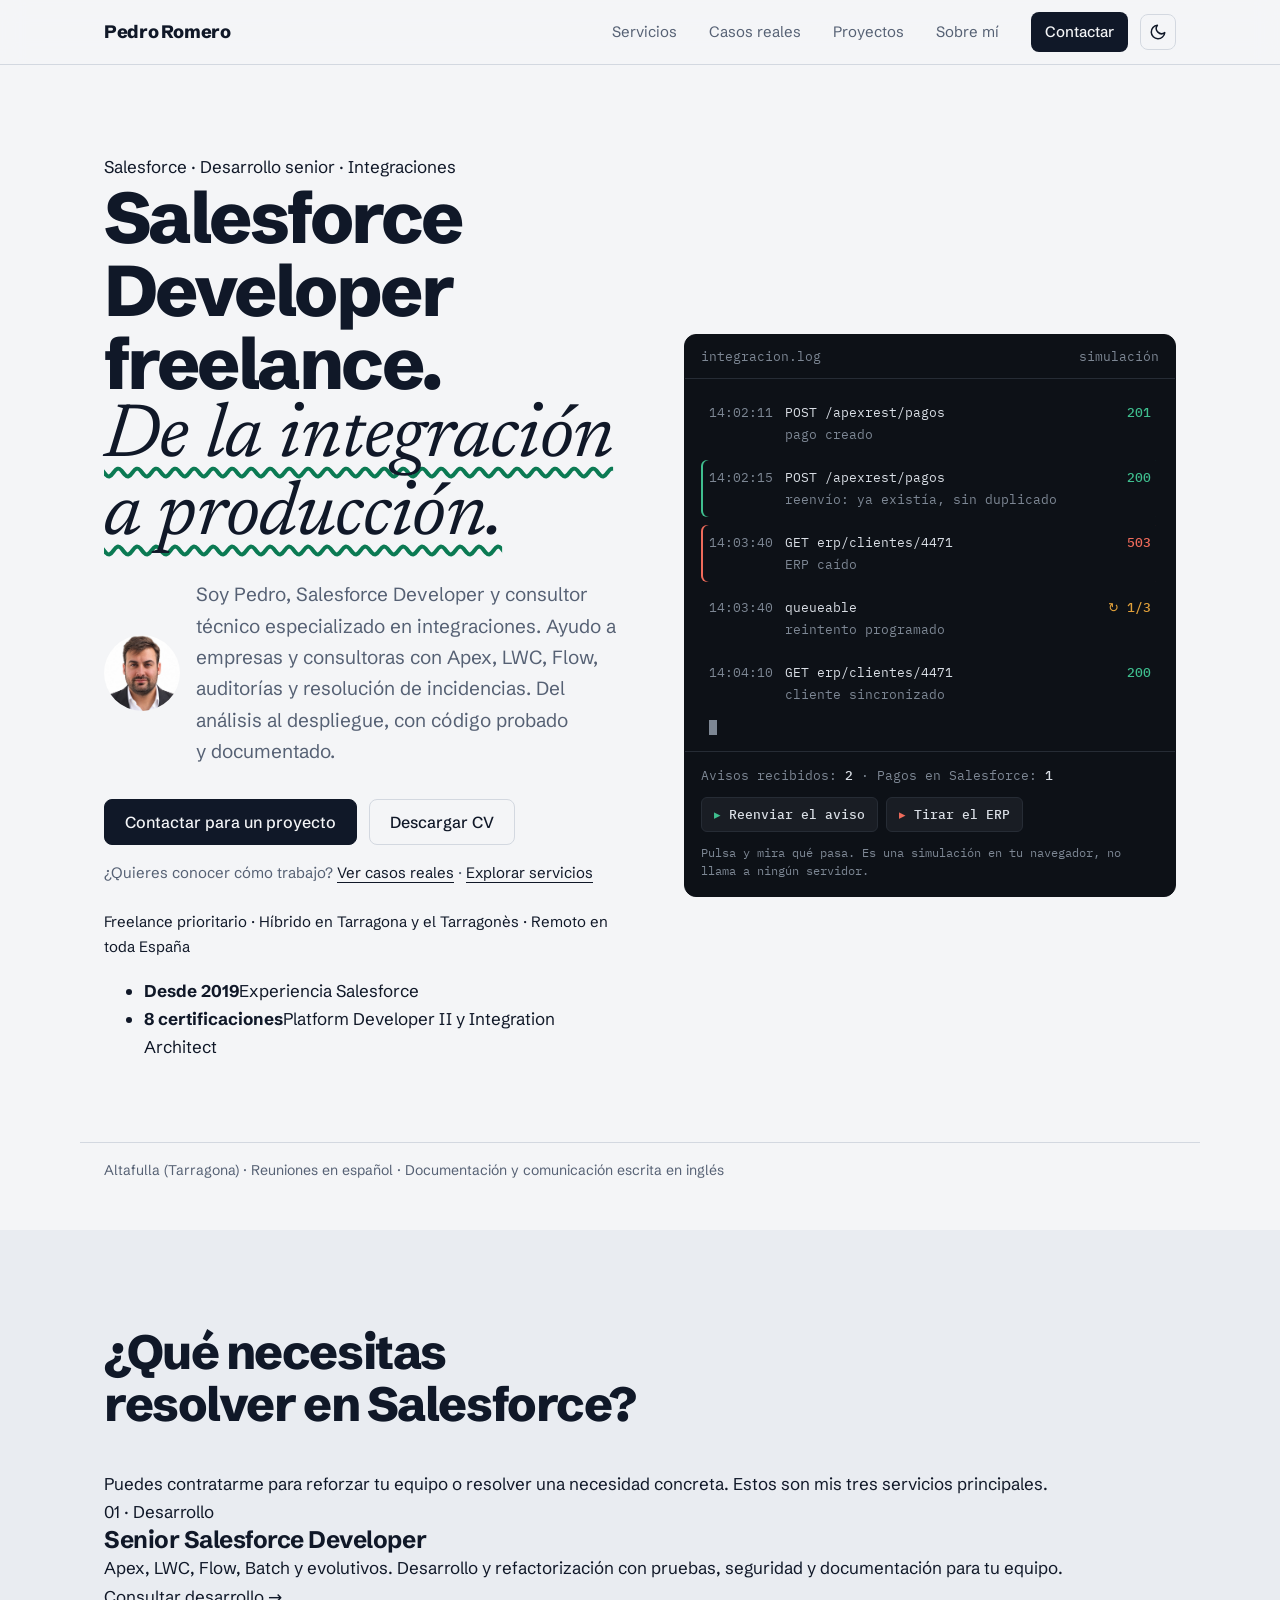
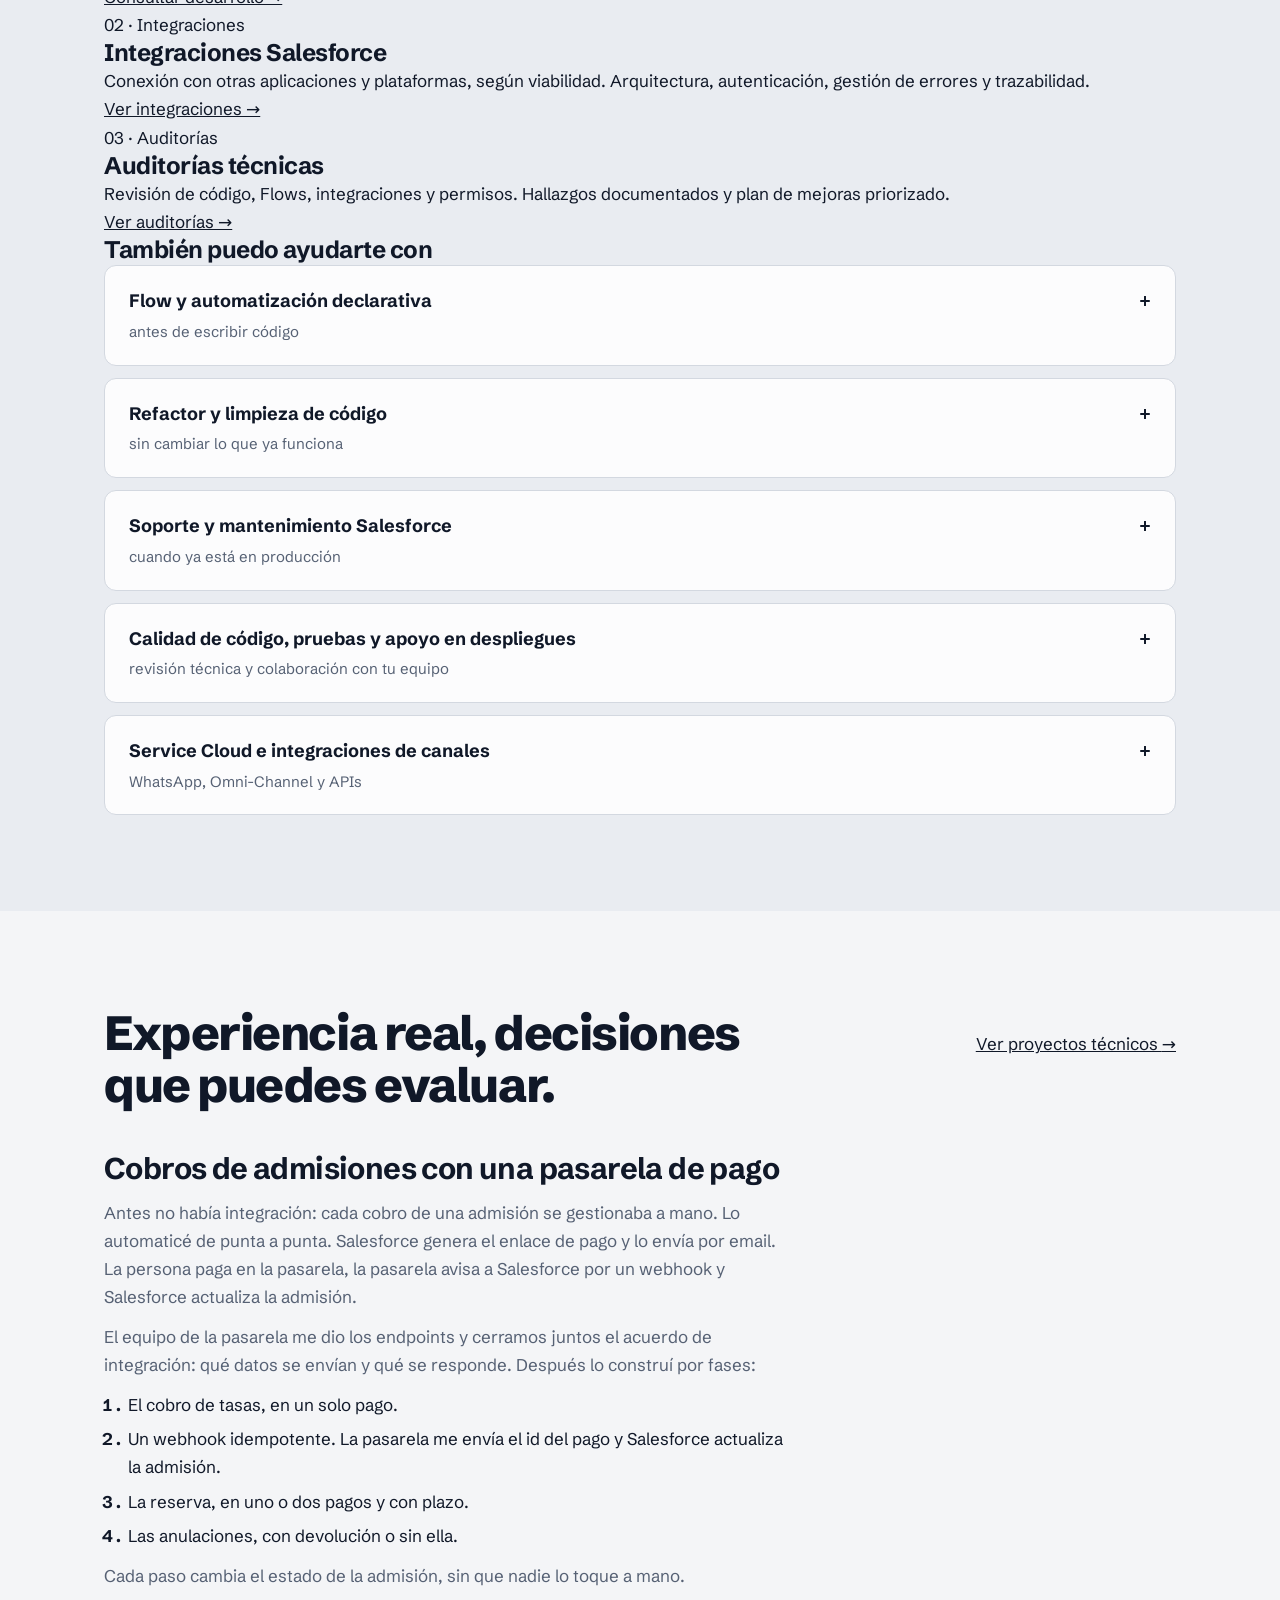
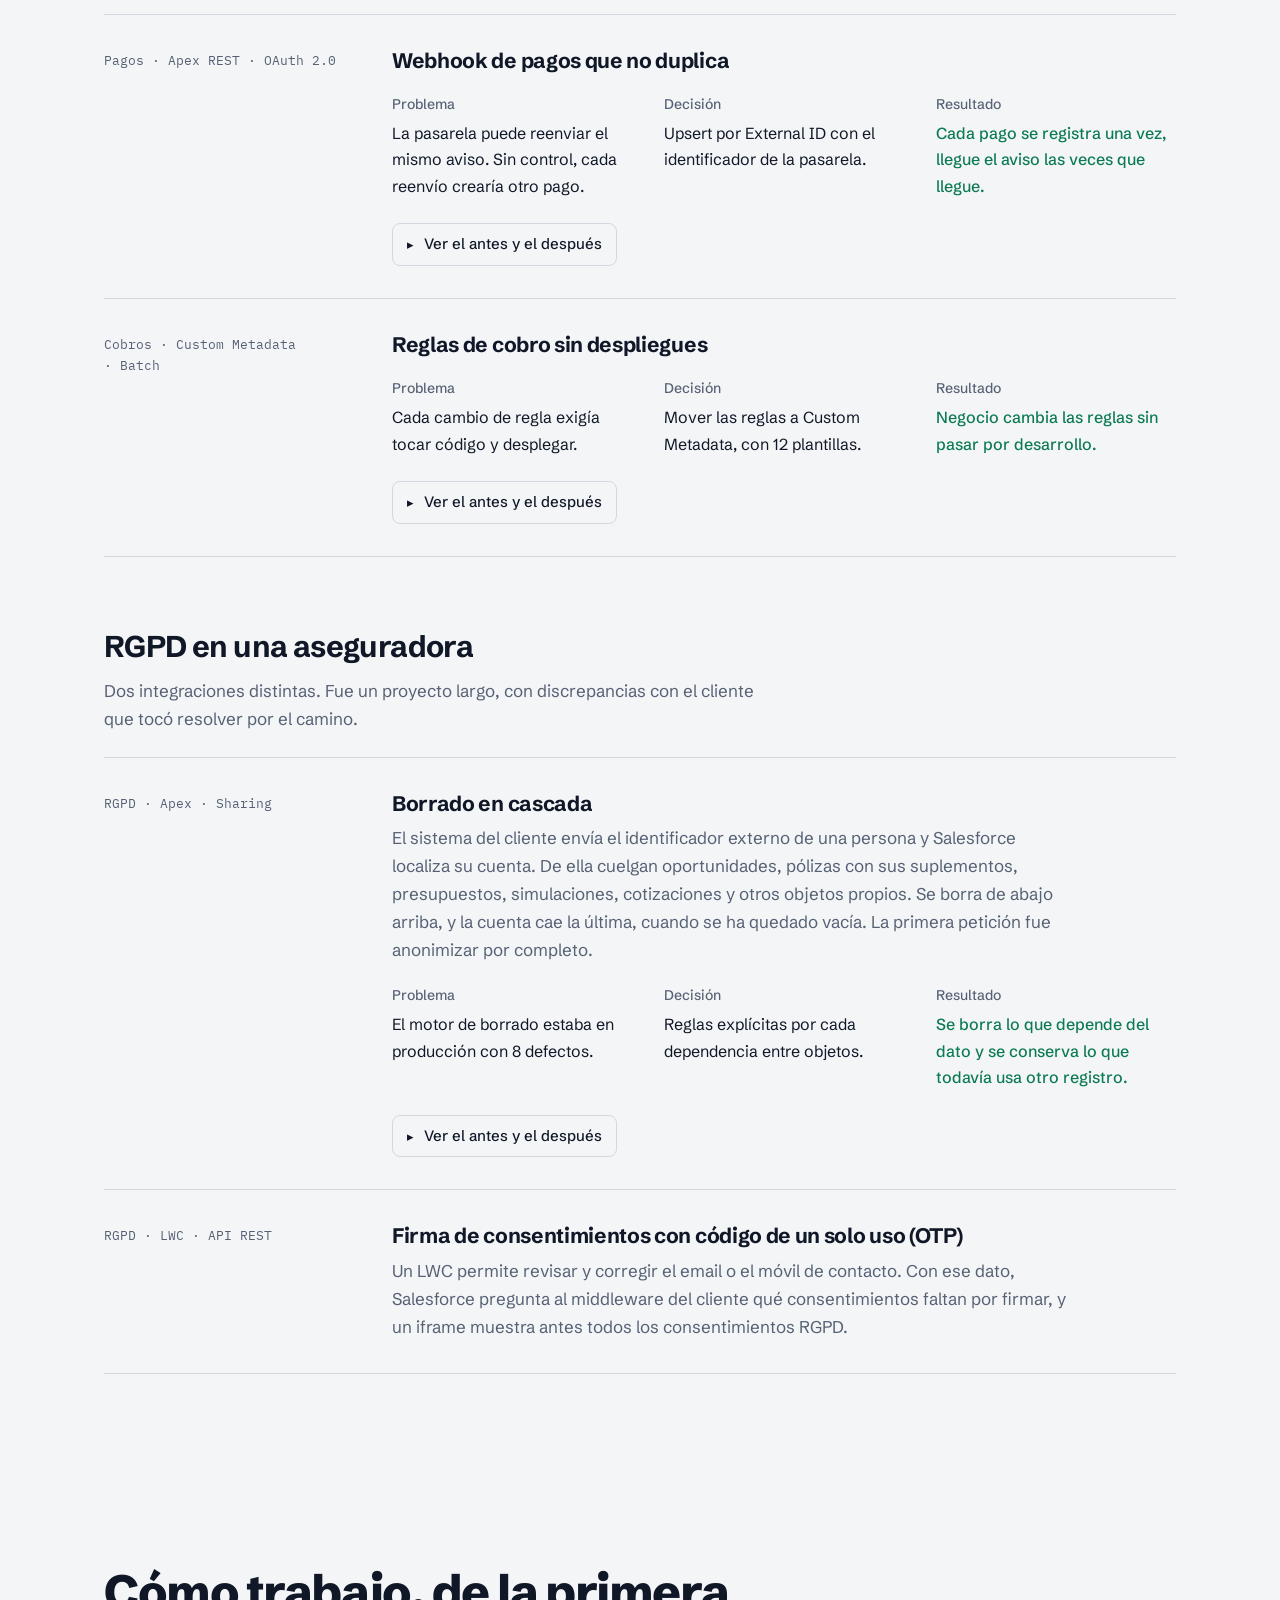
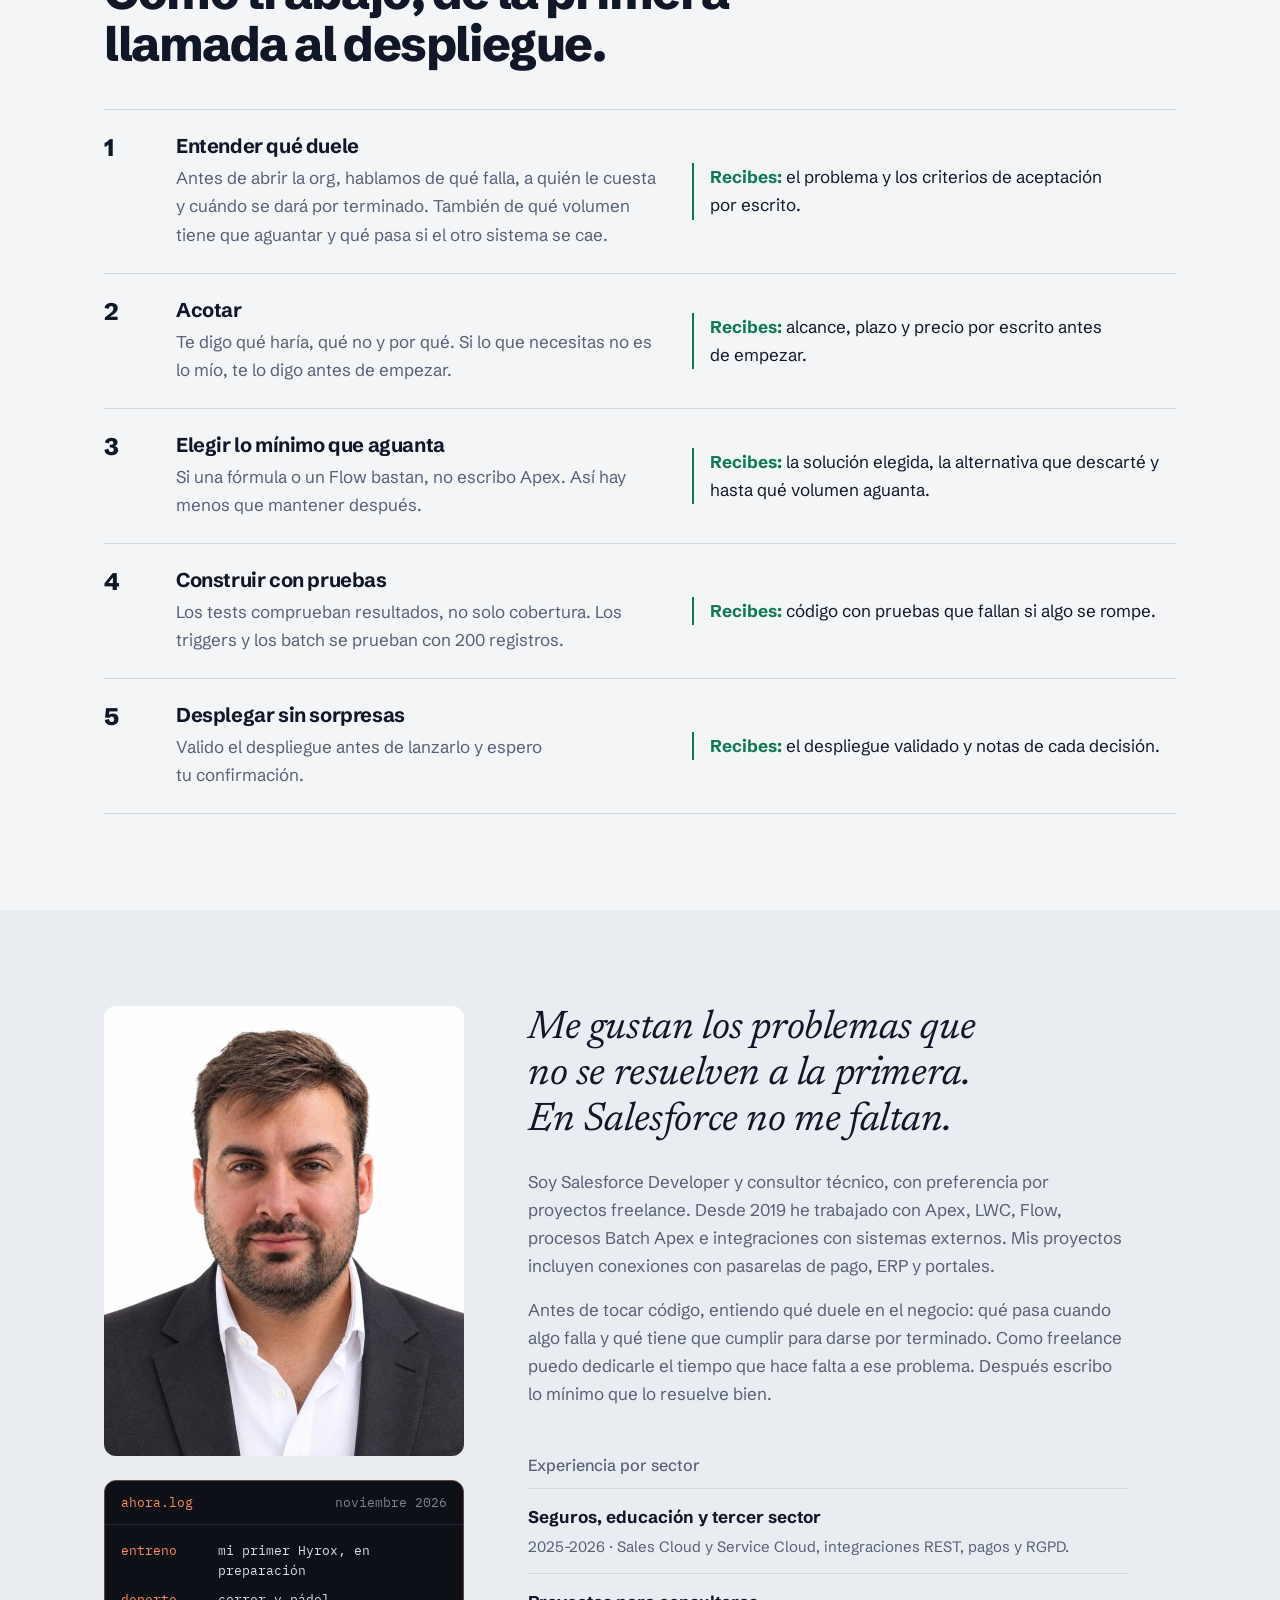
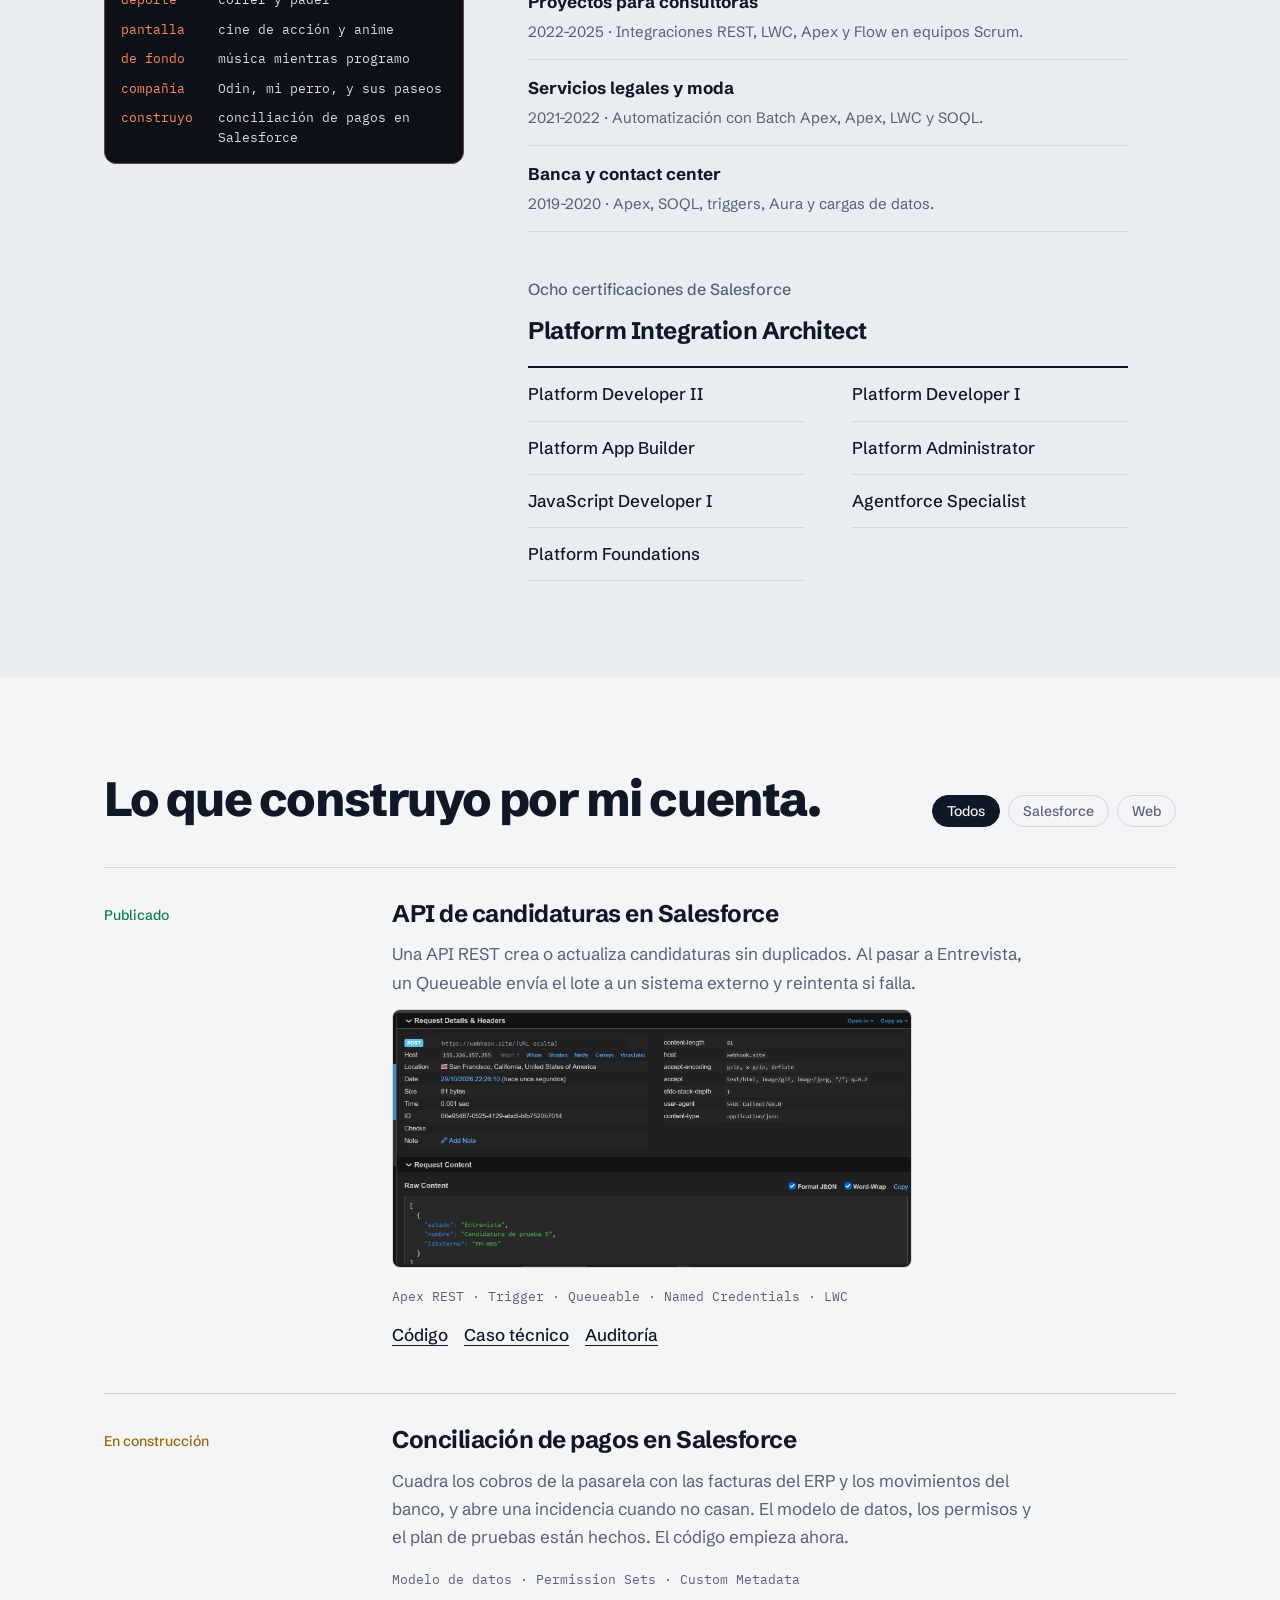
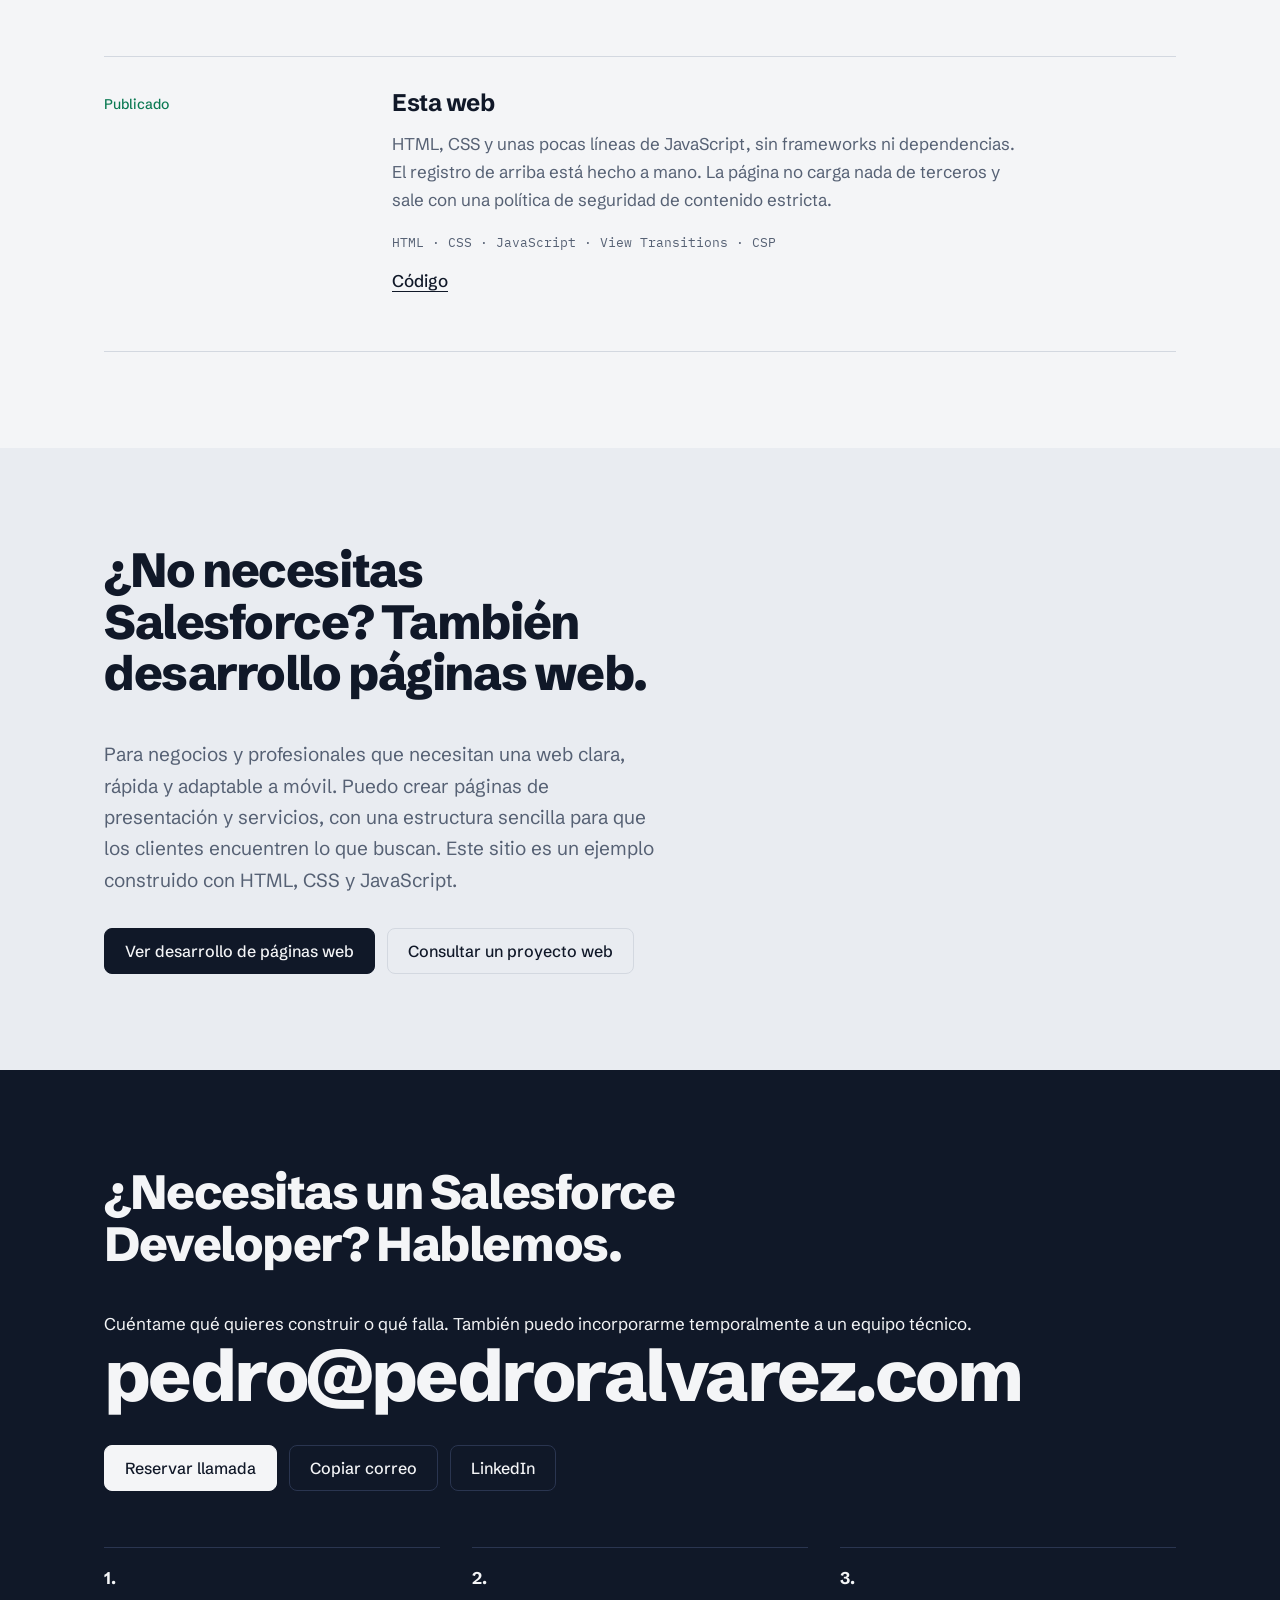
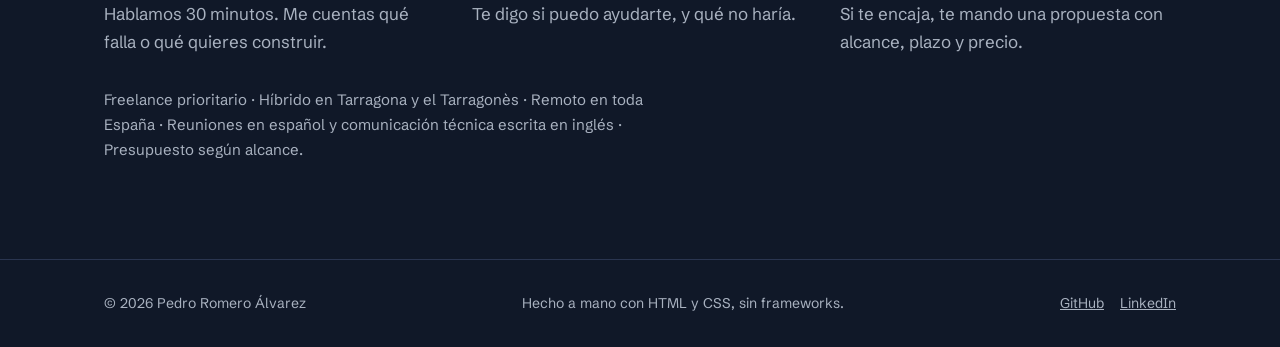
==== commit fcb2219d: "ux: prioritize hiring CTAs, clear service cards and experience proof" ====
--- a/public/index.html
+++ b/public/index.html
@@ -38,13 +38,12 @@
       <svg class="sun" viewBox="0 0 24 24" fill="none" stroke="currentColor" stroke-width="2" stroke-linecap="round" aria-hidden="true"><circle cx="12" cy="12" r="4"/><path d="M12 2v2M12 20v2M4.9 4.9l1.4 1.4M17.7 17.7l1.4 1.4M2 12h2M20 12h2M4.9 19.1l1.4-1.4M17.7 6.3l1.4-1.4"/></svg>
     </button>
     <button class="menu-toggle" aria-label="Abrir menú" aria-expanded="false" aria-controls="nav">Menú</button>
-    <nav id="nav" class="nav">
-      <a href="#casos">Trabajo</a>
+    <nav id="nav" class="nav" aria-label="Navegación principal">
       <a href="#servicios">Servicios</a>
+      <a href="#casos">Casos reales</a>
+      <a href="#portfolio">Proyectos</a>
       <a href="#sobre-mi">Sobre mí</a>
-      <a href="#portfolio">Proyectos</a>
-      <a href="#contacto">Contacto</a>
-      <a class="nav-cta" href="https://cal.com/pedro-romero-alvarez/30min" rel="noopener noreferrer">Reservar llamada</a>
+      <a class="nav-cta" href="#contacto">Contactar</a>
     </nav>
   </div>
 </header>
@@ -54,17 +53,22 @@
 <section id="inicio" class="hero">
   <div class="wrap hero-grid">
     <div class="hero-copy">
+      <p class="hero-kicker">Salesforce · Desarrollo senior · Integraciones</p>
       <h1>Salesforce Developer freelance. <span class="voz">De la integración a producción.</span></h1>
       <div class="hero-intro">
         <img class="hero-photo" src="assets/foto.jpg" alt="Pedro Romero Álvarez" width="720" height="900" />
-        <p class="lead">Soy Pedro, Salesforce Developer y consultor técnico especializado en integraciones. Refuerzo equipos de empresas y consultoras con desarrollo Apex, LWC, Flow, auditorías y resolución de incidencias complejas. Analizo el problema, implemento y entrego código probado y documentado.</p>
-      </div>
-      <div class="actions">
-        <a class="btn btn-primary" href="https://cal.com/pedro-romero-alvarez/30min" rel="noopener noreferrer">Hablar de tu proyecto</a>
-        <a class="btn btn-quiet" href="#servicios">Ver servicios Salesforce</a>
-      </div>
-      <p class="hero-links">¿Eres recruiter o Tech Lead? <a href="assets/cv-pedro-romero-alvarez.pdf" download>Descarga mi CV</a>. Si buscas colaboración freelance, <a href="#contacto">escríbeme</a>.</p>
+        <p class="lead">Soy Pedro, Salesforce Developer y consultor técnico especializado en integraciones. Ayudo a empresas y consultoras con Apex, LWC, Flow, auditorías y resolución de incidencias. Del análisis al despliegue, con código probado y documentado.</p>
+      </div>
+      <div class="actions hero-actions">
+        <a class="btn btn-primary" href="mailto:pedro@pedroralvarez.com?subject=Proyecto%20Salesforce">Contactar para un proyecto</a>
+        <a class="btn btn-quiet" href="assets/cv-pedro-romero-alvarez.pdf" download>Descargar CV</a>
+      </div>
+      <p class="hero-links">¿Quieres conocer cómo trabajo? <a href="#casos">Ver casos reales</a> · <a href="#servicios">Explorar servicios</a></p>
       <p class="disponibilidad">Freelance prioritario · Híbrido en Tarragona y el Tarragonès · Remoto en toda España</p>
+      <ul class="hero-credentials" aria-label="Experiencia y credenciales">
+        <li><strong>Desde 2019</strong><span>Experiencia Salesforce</span></li>
+        <li><strong>8 certificaciones</strong><span>Platform Developer II y Integration Architect</span></li>
+      </ul>
     </div>
     <figure class="log" aria-label="Registro simulado de una integración">
       <figcaption class="log-head"><span>integracion.log</span><span>simulación</span></figcaption>
@@ -85,12 +89,83 @@
       </div>
     </figure>
   </div>
-  <p class="wrap hero-meta">Altafulla, Tarragona · Desde 2019 con Salesforce · 8 certificaciones</p>
+  <p class="wrap hero-meta">Altafulla (Tarragona) · Reuniones en español · Documentación y comunicación escrita en inglés</p>
+</section>
+
+<section id="servicios" class="block block-tint">
+  <div class="wrap">
+    <h2 class="say">¿Qué necesitas resolver en Salesforce?</h2>
+    <p class="section-intro">Puedes contratarme para reforzar tu equipo o resolver una necesidad concreta. Estos son mis tres servicios principales.</p>
+    <div class="service-cards">
+      <article class="service-card">
+        <p class="service-card-label">01 · Desarrollo</p>
+        <h3>Senior Salesforce Developer</h3>
+        <p>Apex, LWC, Flow, Batch y evolutivos. Desarrollo y refactorización con pruebas, seguridad y documentación para tu equipo.</p>
+        <a href="mailto:pedro@pedroralvarez.com?subject=Desarrollo%20Salesforce">Consultar desarrollo <span aria-hidden="true">→</span></a>
+      </article>
+      <article class="service-card">
+        <p class="service-card-label">02 · Integraciones</p>
+        <h3>Integraciones Salesforce</h3>
+        <p>Conexión con otras aplicaciones y plataformas, según viabilidad. Arquitectura, autenticación, gestión de errores y trazabilidad.</p>
+        <a href="integraciones-salesforce/">Ver integraciones <span aria-hidden="true">→</span></a>
+      </article>
+      <article class="service-card">
+        <p class="service-card-label">03 · Auditorías</p>
+        <h3>Auditorías técnicas</h3>
+        <p>Revisión de código, Flows, integraciones y permisos. Hallazgos documentados y plan de mejoras priorizado.</p>
+        <a href="auditoria-salesforce/">Ver auditorías <span aria-hidden="true">→</span></a>
+      </article>
+    </div>
+    <h3 class="services-more-title">También puedo ayudarte con</h3>
+    <div class="svc-list">
+            <details class="svc" name="servicios">
+        <summary><span>Flow y automatización declarativa</span><span class="svc-sub">antes de escribir código</span></summary>
+        <div class="svc-body">
+          <p>Antes de programar miro si un Flow, una regla de validación o un Permission Set lo resuelven. Si basta con eso, no escribo Apex. También reviso los Flows que ya tienes cuando se pisan entre ellos o con triggers.</p>
+          <p>Recibes la automatización probada y una nota de qué dispara cada Flow y en qué orden.</p>
+          <p><strong>Qué no hago.</strong> No meto en un Flow una lógica que se va a volver imposible de seguir. Si toca Apex, te explico por qué.</p>
+        </div>
+      </details>
+            <details class="svc" name="servicios">
+        <summary><span>Refactor y limpieza de código</span><span class="svc-sub">sin cambiar lo que ya funciona</span></summary>
+        <div class="svc-body">
+          <p>Ordeno código heredado: triggers con lógica dentro, consultas en bucles, IDs y valores escritos a mano. Los parámetros que cambian por entorno o que el administrador debería poder tocar pasan a Custom Metadata.</p>
+          <p>Recibes el mismo comportamiento, con pruebas que lo comprueban antes y después del cambio, y la lista de lo que he corregido.</p>
+          <p><strong>Qué no hago.</strong> No reescribo todo desde cero si se puede mejorar por partes.</p>
+        </div>
+      </details>
+            <details class="svc" name="servicios">
+        <summary><span>Soporte y mantenimiento Salesforce</span><span class="svc-sub">cuando ya está en producción</span></summary>
+        <div class="svc-body">
+          <p>Corrijo incidencias buscando la causa y no el síntoma, y hago evolutivos sobre lo que ya funciona. También ofrezco bolsas de horas para mantenimiento y apoyo técnico, con tareas y disponibilidad previamente acordadas.</p>
+          <p>Por cada incidencia recibes qué la causaba, qué cambié y cómo comprobarlo.</p>
+          <p><strong>Qué no hago.</strong> No toco producción sin validar el despliegue y sin tu confirmación.</p>
+        </div>
+      </details>
+      <details class="svc" name="servicios">
+        <summary><span>Calidad de código, pruebas y apoyo en despliegues</span><span class="svc-sub">revisión técnica y colaboración con tu equipo</span></summary>
+        <div class="svc-body">
+          <p>Reviso Apex, LWC y automatizaciones; refactorizo código difícil de mantener y refuerzo pruebas de escenarios reales, permisos y gestión de errores. Tengo experiencia trabajando con Git, Bitbucket y despliegues Salesforce entre entornos.</p>
+          <p>Puedo colaborar en la revisión de pull requests y acompañar despliegues dentro de un proceso de equipo. Si el trabajo exige construir o administrar pipelines CI/CD complejos, primero evaluamos el alcance y la necesidad de apoyo especializado.</p>
+        </div>
+      </details>
+      <details class="svc" name="servicios">
+        <summary><span>Service Cloud e integraciones de canales</span><span class="svc-sub">WhatsApp, Omni-Channel y APIs</span></summary>
+        <div class="svc-body">
+          <p>Trabajo con integraciones API REST, autenticación OAuth y configuraciones de Service Cloud, incluyendo Messaging for In-App and Web, WhatsApp y enrutamiento con Omni-Channel.</p>
+          <p>Reviso requisitos, permisos y pruebas antes de un despliegue. La viabilidad final depende de licencias y servicios contratados por el cliente.</p>
+        </div>
+      </details>
+    </div>
+  </div>
 </section>
 
 <section id="casos" class="block">
   <div class="wrap">
-    <h2 class="say">Mis dos proyectos más largos, problema a problema.</h2>
+    <div class="block-head case-heading">
+      <h2 class="say">Experiencia real, decisiones que puedes evaluar.</h2>
+      <a class="section-link" href="#portfolio">Ver proyectos técnicos <span aria-hidden="true">→</span></a>
+    </div>
 
     <div class="proj">
       <div class="proj-head">
@@ -196,77 +271,6 @@
           <p class="case-intro">Un LWC permite revisar y corregir el email o el móvil de contacto. Con ese dato, Salesforce pregunta al middleware del cliente qué consentimientos faltan por firmar, y un iframe muestra antes todos los consentimientos RGPD.</p>
         </div>
       </article>
-    </div>
-  </div>
-</section>
-
-<section id="servicios" class="block block-tint">
-  <div class="wrap">
-    <h2 class="say">Servicios Salesforce para empresas y consultoras.</h2>
-    <div class="svc-list">
-      <details class="svc" name="servicios" open>
-        <summary><span>Desarrollo Salesforce senior: Apex y LWC</span><span class="svc-sub">lo que la configuración no cubre</span></summary>
-        <div class="svc-body">
-          <p>Lógica en Apex y Lightning Web Components (LWC) para lo que la configuración estándar no resuelve. Triggers con un handler por objeto, sin consultas dentro de bucles y preparados para cargas de cientos de registros.</p>
-          <p>Recibes código con pruebas, el despliegue validado antes de tocar producción y notas con las decisiones que tomé.</p>
-          <p><strong>Qué no hago.</strong> No diseño la identidad visual de la marca. Trabajo con los componentes y patrones que ya use el cliente.</p>
-        </div>
-      </details>
-      <details class="svc" name="servicios">
-        <summary><span>Flow y automatización declarativa</span><span class="svc-sub">antes de escribir código</span></summary>
-        <div class="svc-body">
-          <p>Antes de programar miro si un Flow, una regla de validación o un Permission Set lo resuelven. Si basta con eso, no escribo Apex. También reviso los Flows que ya tienes cuando se pisan entre ellos o con triggers.</p>
-          <p>Recibes la automatización probada y una nota de qué dispara cada Flow y en qué orden.</p>
-          <p><strong>Qué no hago.</strong> No meto en un Flow una lógica que se va a volver imposible de seguir. Si toca Apex, te explico por qué.</p>
-        </div>
-      </details>
-      <details class="svc" name="servicios">
-        <summary><span>Integraciones Salesforce con cualquier sistema compatible</span><span class="svc-sub">conexiones nuevas, mejoras y resolución de fallos</span></summary>
-        <div class="svc-body">
-          <p>Integro Salesforce con otras aplicaciones y plataformas cuando existe una vía técnica viable. Evalúo el sistema, sus interfaces, la seguridad y el intercambio de datos antes de proponer una solución. Tengo experiencia directa con APIs REST, OAuth, webhooks, Named Credentials y canales de Service Cloud.</p>
-          <p>La solución puede requerir otros mecanismos, como SOAP, eventos, middleware o intercambio de archivos: estudio cada caso y los requisitos técnicos antes de comprometer alcance, plazo y arquitectura.</p>
-          <p>Te entrego un diseño acordado, código con pruebas y documentación, y una puesta en producción coordinada contigo. <a href="integraciones-salesforce/">Conoce mi servicio de integraciones Salesforce</a>.</p>
-          <p><strong>Qué no hago.</strong> No garantizo integrar sistemas sin interfaces disponibles ni sustituyo una plataforma de integración empresarial cuando el proyecto la requiere.</p>
-        </div>
-      </details>
-      <details class="svc" name="servicios">
-        <summary><span>Refactor y limpieza de código</span><span class="svc-sub">sin cambiar lo que ya funciona</span></summary>
-        <div class="svc-body">
-          <p>Ordeno código heredado: triggers con lógica dentro, consultas en bucles, IDs y valores escritos a mano. Los parámetros que cambian por entorno o que el administrador debería poder tocar pasan a Custom Metadata.</p>
-          <p>Recibes el mismo comportamiento, con pruebas que lo comprueban antes y después del cambio, y la lista de lo que he corregido.</p>
-          <p><strong>Qué no hago.</strong> No reescribo todo desde cero si se puede mejorar por partes.</p>
-        </div>
-      </details>
-      <details class="svc" name="servicios">
-        <summary><span>Auditoría técnica Salesforce y diseño de soluciones</span><span class="svc-sub">antes de construir o cuando algo no cuadra</span></summary>
-        <div class="svc-body">
-          <p>Para un proyecto nuevo propongo el diseño: qué va en configuración y qué en código, qué patrón seguir y qué riesgos veo. Si la org ya existe, reviso integraciones, código Apex, permisos y uso compartido en modo solo lectura.</p>
-          <p>Entrego un informe con hallazgos, severidad, evidencia y un plan priorizado. <a href="auditoria-salesforce/">Consulta las modalidades de auditoría técnica</a> o mira una <a href="caso/auditoria-candidaturas/">auditoría de un proyecto propio</a>.</p>
-          <p><strong>Qué no hago.</strong> No accedo a una org sin permiso por escrito ni publico datos de clientes.</p>
-        </div>
-      </details>
-      <details class="svc" name="servicios">
-        <summary><span>Soporte y mantenimiento Salesforce</span><span class="svc-sub">cuando ya está en producción</span></summary>
-        <div class="svc-body">
-          <p>Corrijo incidencias buscando la causa y no el síntoma, y hago evolutivos sobre lo que ya funciona. También ofrezco bolsas de horas para mantenimiento y apoyo técnico, con tareas y disponibilidad previamente acordadas.</p>
-          <p>Por cada incidencia recibes qué la causaba, qué cambié y cómo comprobarlo.</p>
-          <p><strong>Qué no hago.</strong> No toco producción sin validar el despliegue y sin tu confirmación.</p>
-        </div>
-      </details>
-      <details class="svc" name="servicios">
-        <summary><span>Calidad de código, pruebas y apoyo en despliegues</span><span class="svc-sub">revisión técnica y colaboración con tu equipo</span></summary>
-        <div class="svc-body">
-          <p>Reviso Apex, LWC y automatizaciones; refactorizo código difícil de mantener y refuerzo pruebas de escenarios reales, permisos y gestión de errores. Tengo experiencia trabajando con Git, Bitbucket y despliegues Salesforce entre entornos.</p>
-          <p>Puedo colaborar en la revisión de pull requests y acompañar despliegues dentro de un proceso de equipo. Si el trabajo exige construir o administrar pipelines CI/CD complejos, primero evaluamos el alcance y la necesidad de apoyo especializado.</p>
-        </div>
-      </details>
-      <details class="svc" name="servicios">
-        <summary><span>Service Cloud e integraciones de canales</span><span class="svc-sub">WhatsApp, Omni-Channel y APIs</span></summary>
-        <div class="svc-body">
-          <p>Trabajo con integraciones API REST, autenticación OAuth y configuraciones de Service Cloud, incluyendo Messaging for In-App and Web, WhatsApp y enrutamiento con Omni-Channel.</p>
-          <p>Reviso requisitos, permisos y pruebas antes de un despliegue. La viabilidad final depende de licencias y servicios contratados por el cliente.</p>
-        </div>
-      </details>
     </div>
   </div>
 </section>
@@ -410,6 +414,7 @@
 <section id="contacto" class="block invert contact">
   <div class="wrap">
     <h2 class="say">¿Necesitas un Salesforce Developer? Hablemos.</h2>
+    <p class="contact-intro">Cuéntame qué quieres construir o qué falla. También puedo incorporarme temporalmente a un equipo técnico.</p>
     <a class="contact-mail" href="mailto:pedro@pedroralvarez.com">pedro@pedroralvarez.com</a>
     <div class="actions">
       <a class="btn btn-primary" href="https://cal.com/pedro-romero-alvarez/30min" rel="noopener noreferrer">Reservar llamada</a>
@@ -421,7 +426,7 @@
       <li>Te digo si puedo ayudarte, y qué no haría.</li>
       <li>Si te encaja, te mando una propuesta con alcance, plazo y precio.</li>
     </ol>
-    <p class="contact-note">Colaboración freelance preferente · Híbrido en Tarragona y el Tarragonès · Remoto en toda España · Reuniones en español · Inglés para lectura de documentación y comunicación escrita, sin reuniones en inglés por ahora · Presupuesto según alcance.</p>
+    <p class="contact-note">Freelance prioritario · Híbrido en Tarragona y el Tarragonès · Remoto en toda España · Reuniones en español y comunicación técnica escrita en inglés · Presupuesto según alcance.</p>
   </div>
 </section>
 
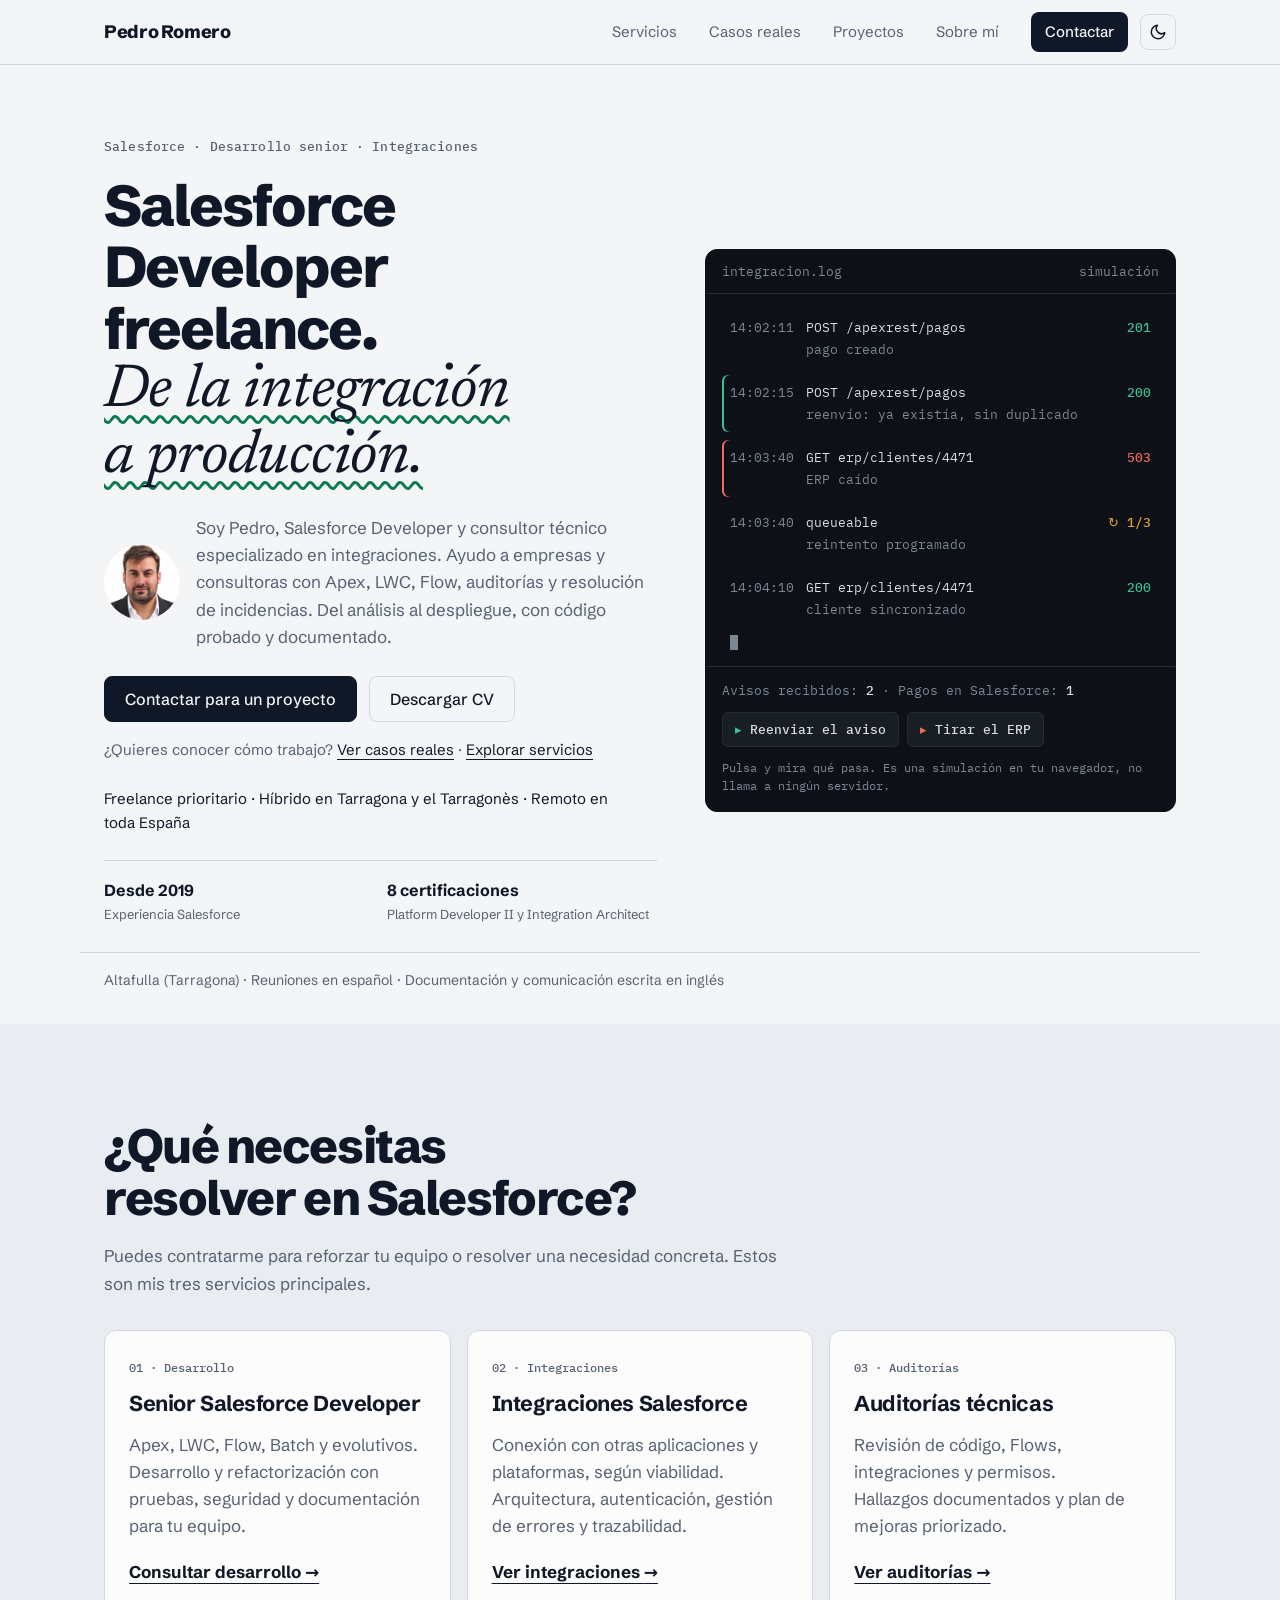
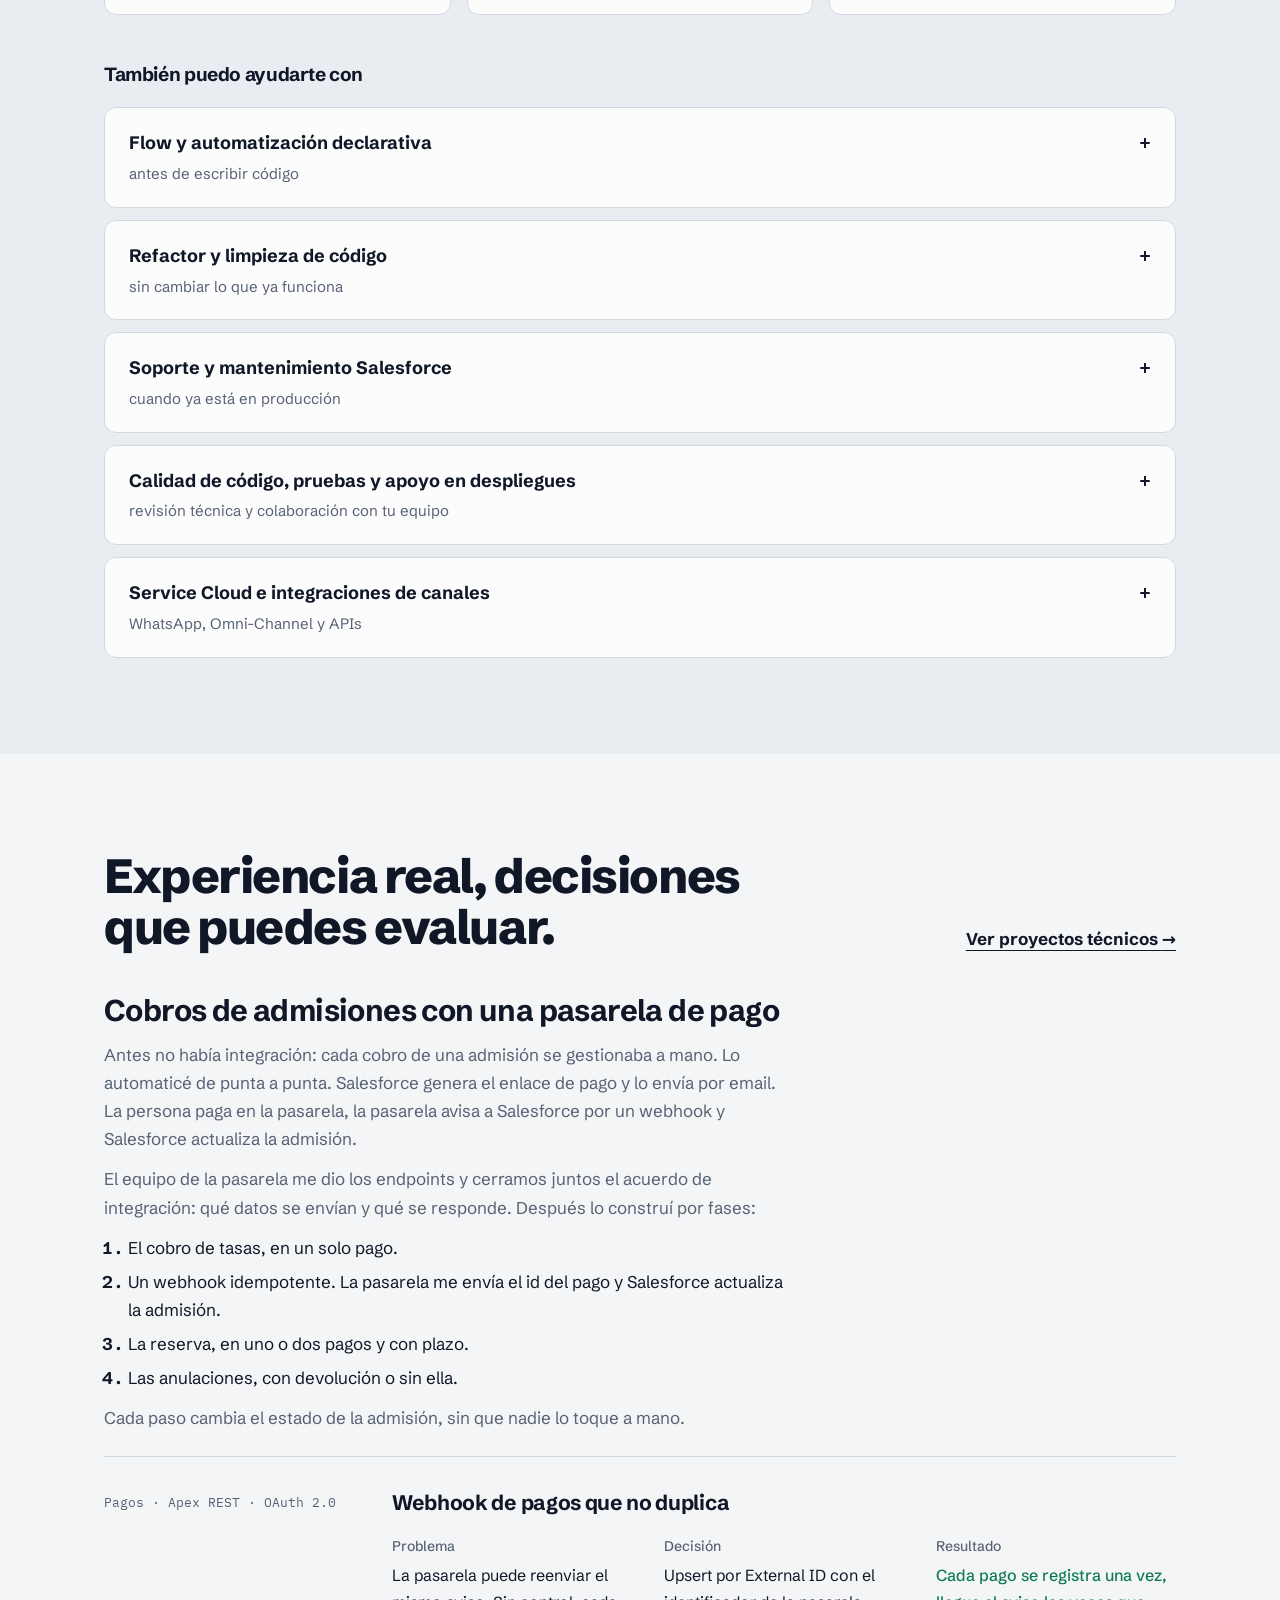
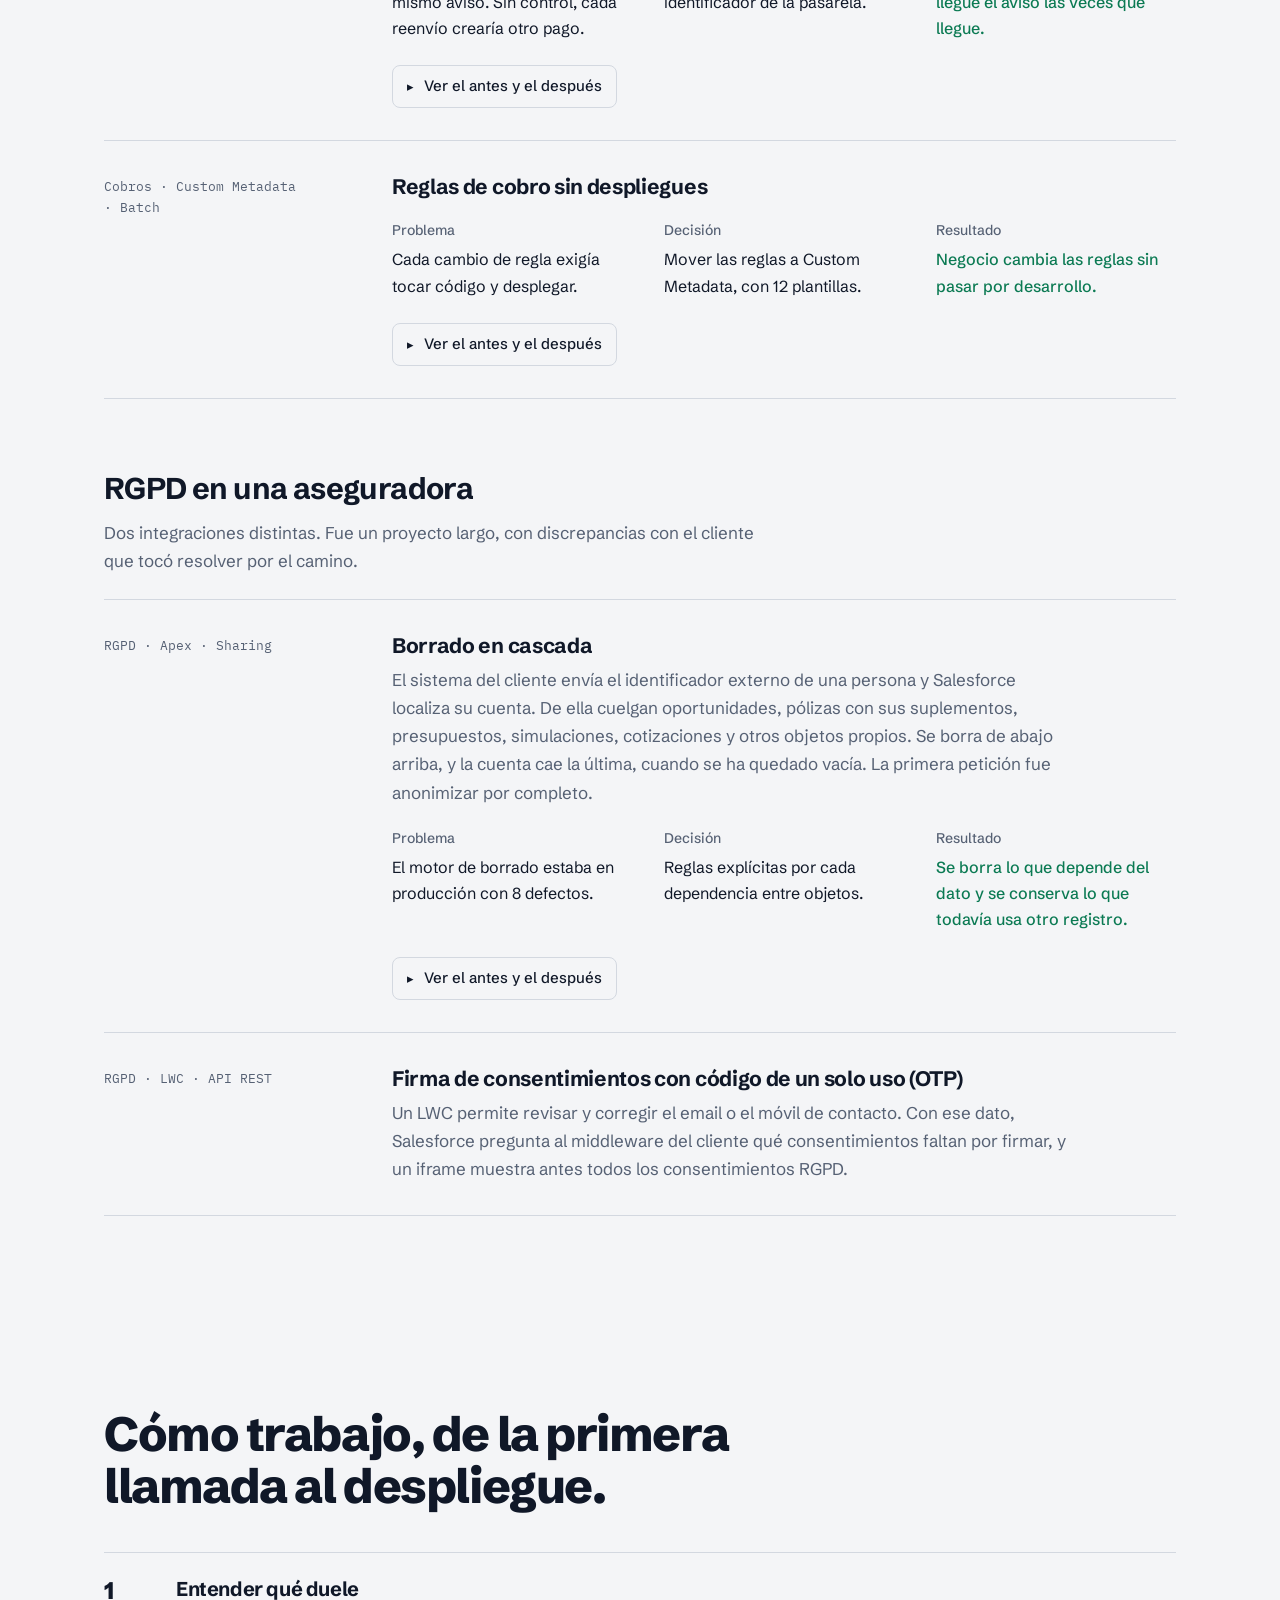
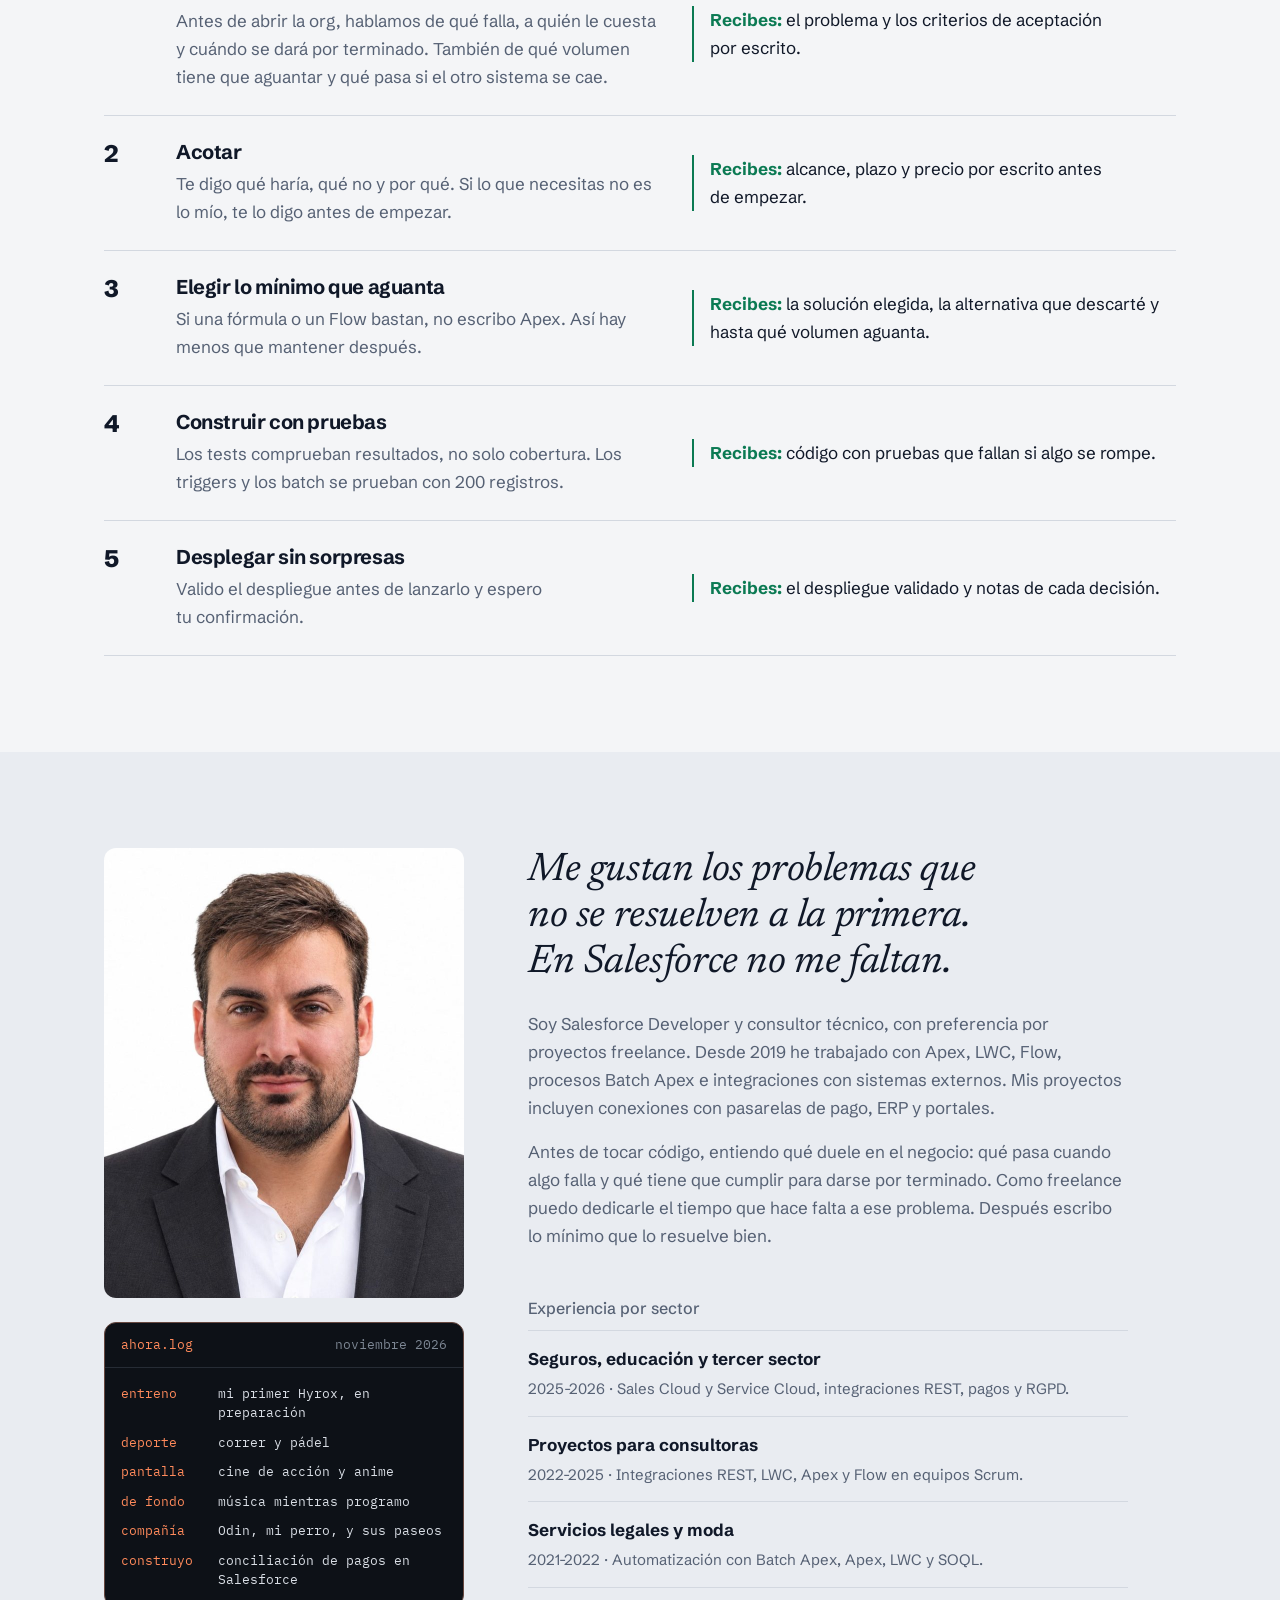
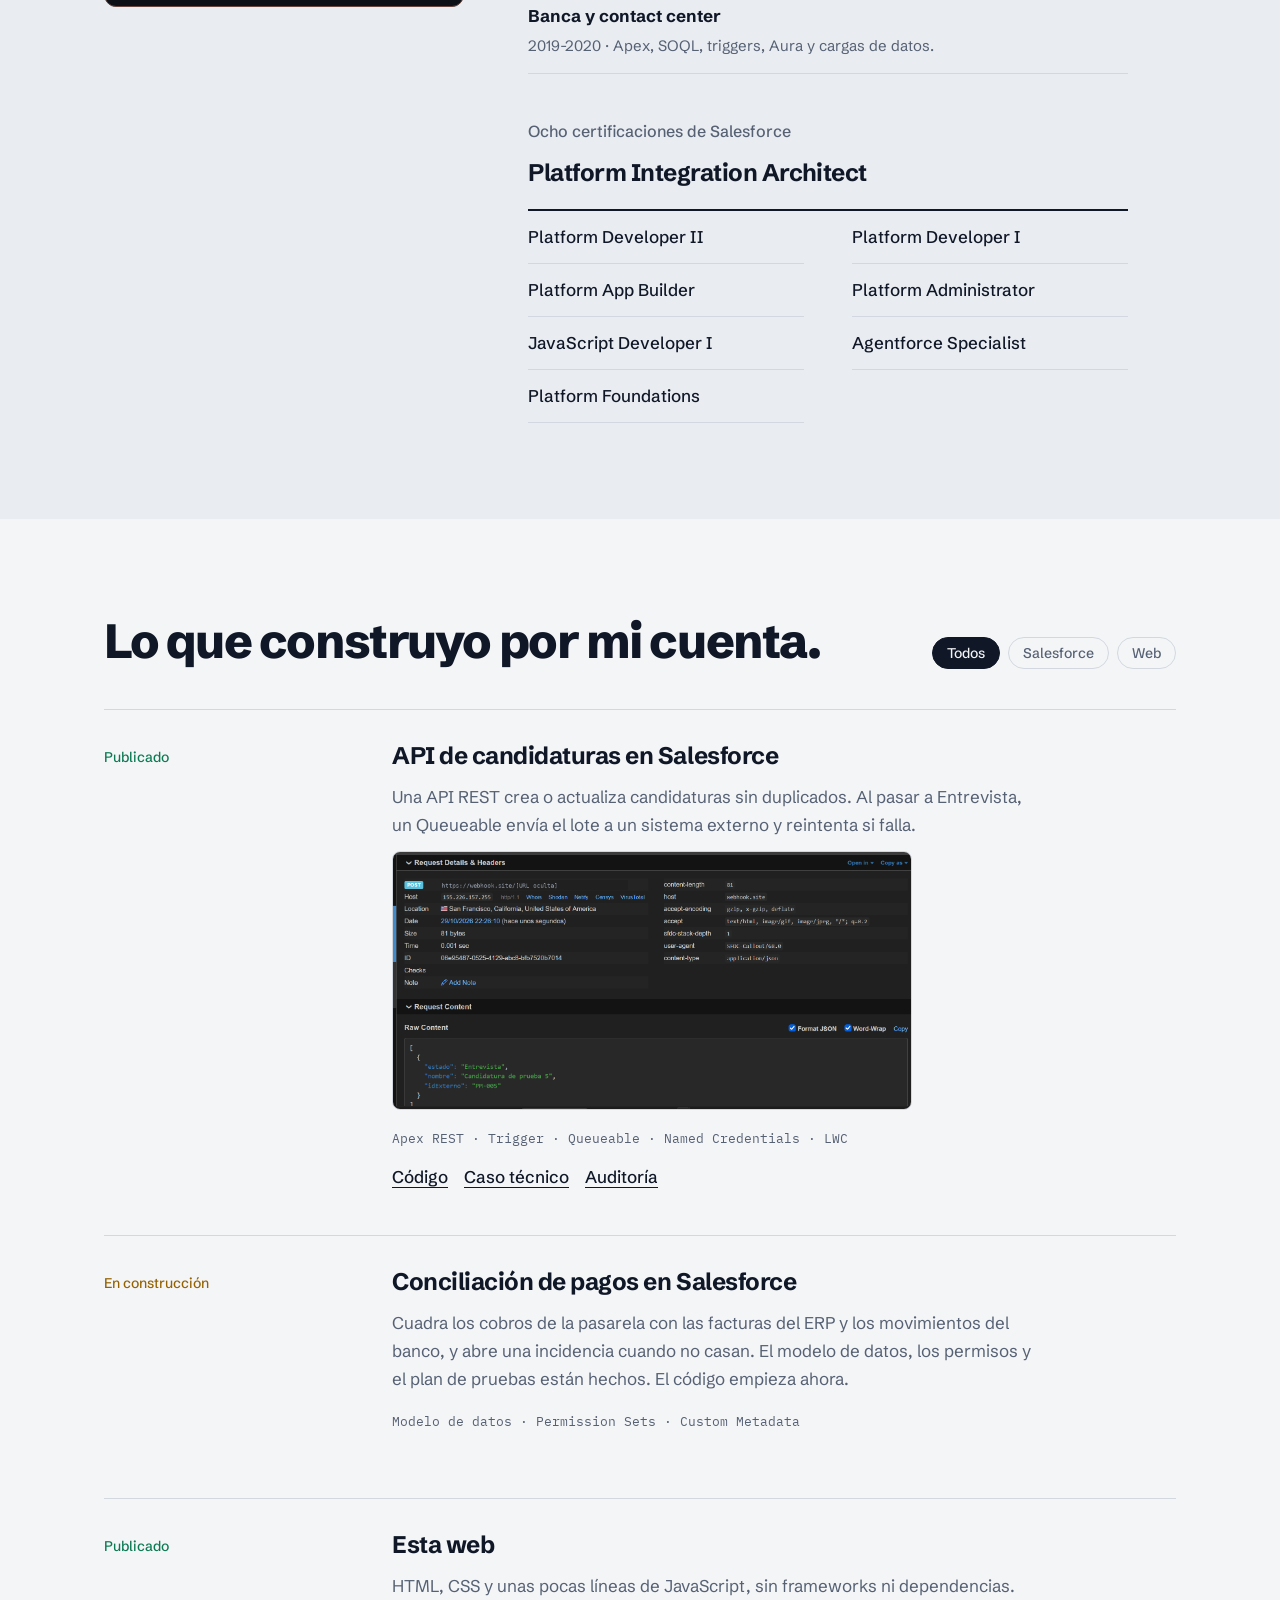
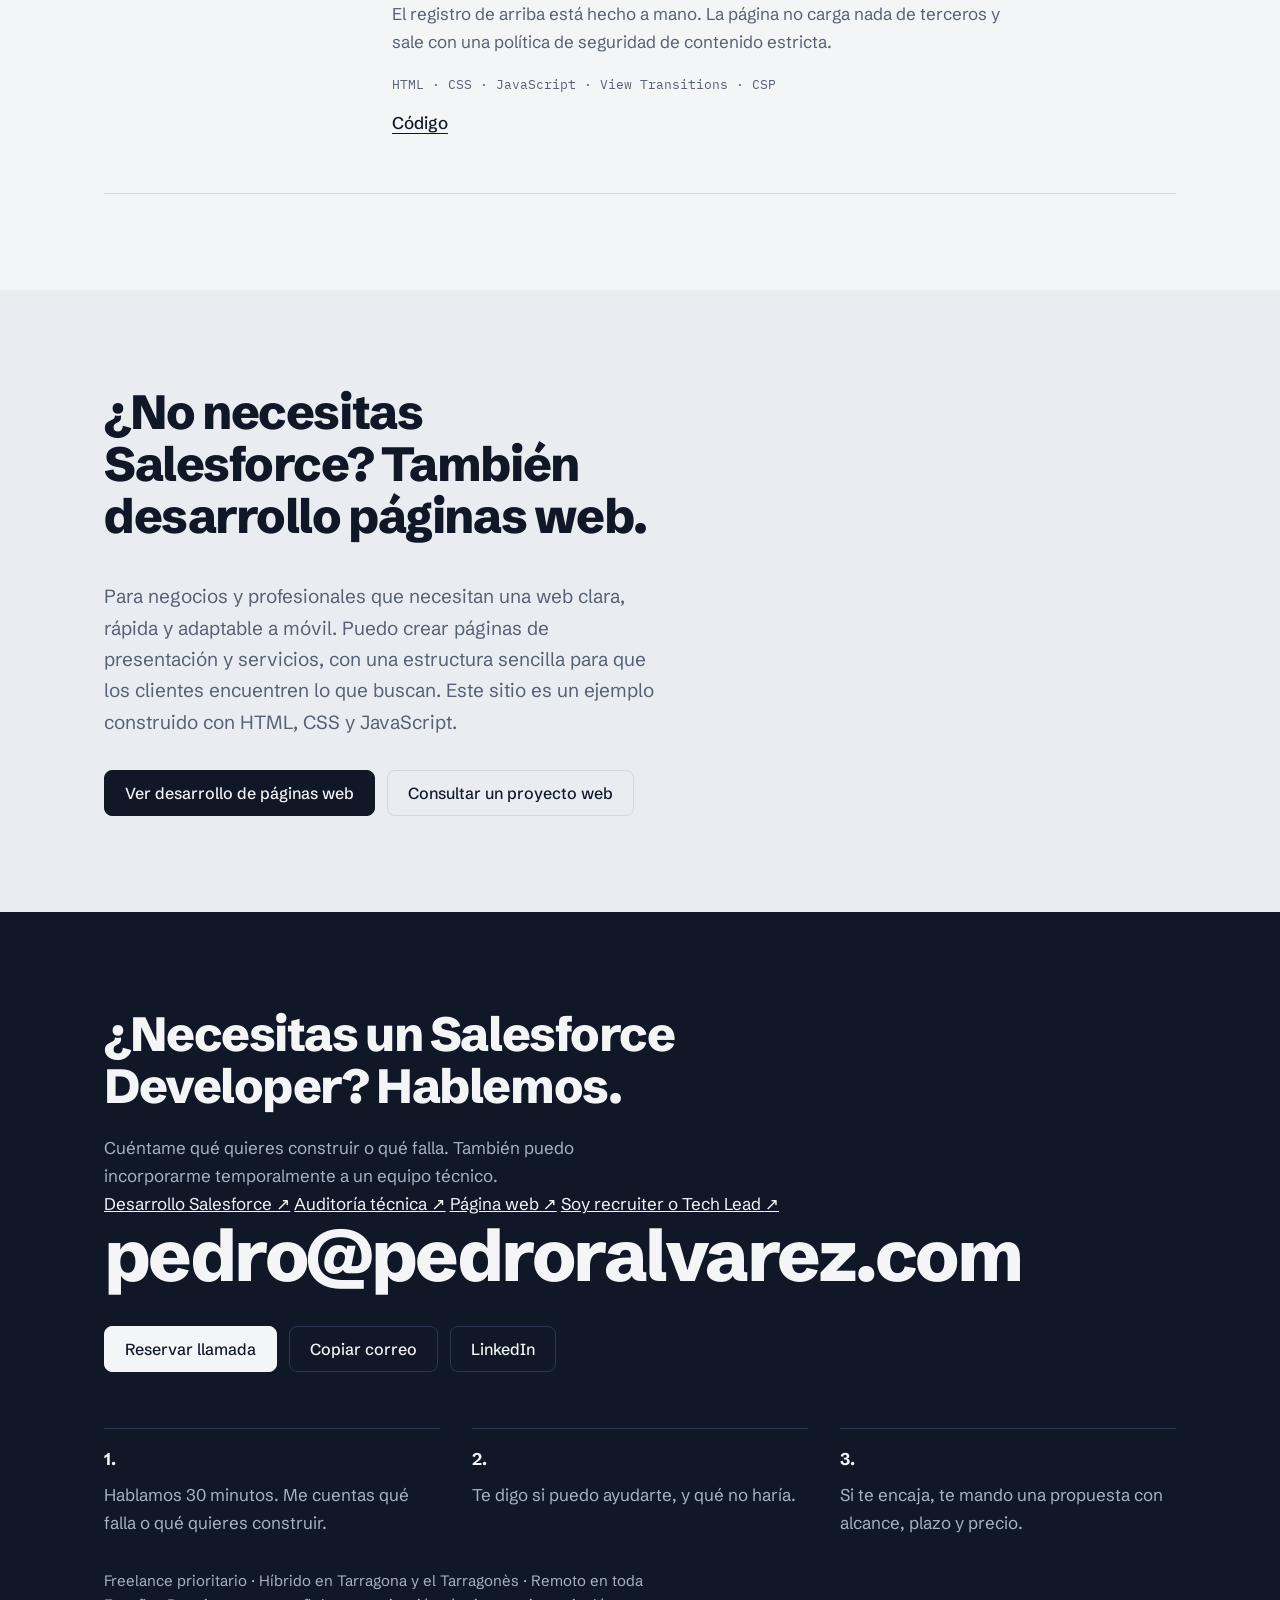
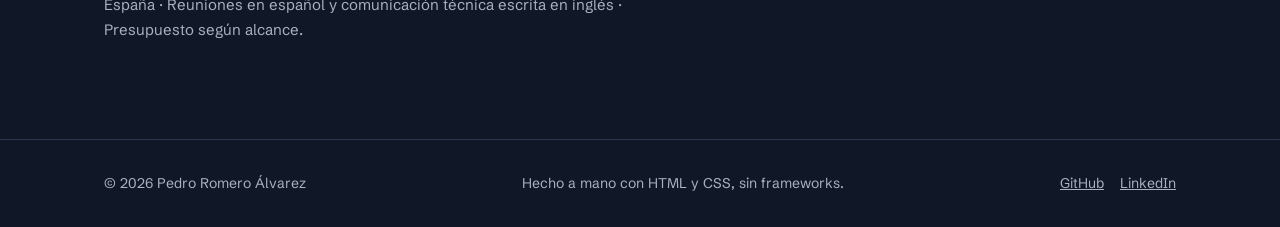
==== commit 64d14a66: "ux: add contextual one-click inquiry routes for clients and recruiters" ====
--- a/public/index.html
+++ b/public/index.html
@@ -415,6 +415,12 @@
   <div class="wrap">
     <h2 class="say">¿Necesitas un Salesforce Developer? Hablemos.</h2>
     <p class="contact-intro">Cuéntame qué quieres construir o qué falla. También puedo incorporarme temporalmente a un equipo técnico.</p>
+    <div class="contact-chooser" aria-label="Tipo de consulta">
+      <a href="mailto:pedro@pedroralvarez.com?subject=Proyecto%20Salesforce%20freelance">Desarrollo Salesforce <span aria-hidden="true">↗</span></a>
+      <a href="mailto:pedro@pedroralvarez.com?subject=Auditor%C3%ADa%20t%C3%A9cnica%20Salesforce">Auditoría técnica <span aria-hidden="true">↗</span></a>
+      <a href="mailto:pedro@pedroralvarez.com?subject=Proyecto%20de%20p%C3%A1gina%20web">Página web <span aria-hidden="true">↗</span></a>
+      <a href="mailto:pedro@pedroralvarez.com?subject=Oportunidad%20Salesforce%20-%20Recruitment">Soy recruiter o Tech Lead <span aria-hidden="true">↗</span></a>
+    </div>
     <a class="contact-mail" href="mailto:pedro@pedroralvarez.com">pedro@pedroralvarez.com</a>
     <div class="actions">
       <a class="btn btn-primary" href="https://cal.com/pedro-romero-alvarez/30min" rel="noopener noreferrer">Reservar llamada</a>
--- a/public/styles.css
+++ b/public/styles.css
@@ -339,6 +339,65 @@
 .notfound .lead { margin-top: 0; }
 .notfound .actions { margin-top: 8px; }
 
+/* Refuerzo comercial: legibilidad, evidencia y servicios sin ocultar.
+   Conserva la tipografía, la paleta y la simulación de integración originales. */
+.hero { padding-top: 72px; padding-bottom: 32px; }
+.hero-kicker { font: 500 .8125rem/1.5 var(--mono); color: var(--graphite); letter-spacing: .01em; margin-bottom: 18px; }
+.hero-copy h1 { font-size: clamp(2.3rem, 4.5vw, 3.9rem); line-height: 1.07; max-width: 14ch; }
+.hero-intro { margin-top: 24px; }
+.hero-intro .lead { max-width: 55ch; font-size: 1.0625rem; line-height: 1.6; }
+.hero-actions { margin-top: 26px; }
+.hero-credentials { display: grid; grid-template-columns: repeat(2, minmax(0, 1fr)); gap: 14px; list-style: none; margin: 24px 0 0; padding: 18px 0 0; border-top: 1px solid var(--rule); }
+.hero-credentials li { display: grid; gap: 3px; min-width: 0; }
+.hero-credentials strong { font-size: 1rem; line-height: 1.4; }
+.hero-credentials span { font-size: .8125rem; line-height: 1.5; color: var(--graphite); }
+.hero-meta { margin-top: 28px; }
+.section-intro { margin: -22px 0 32px; max-width: 68ch; color: var(--graphite); }
+.service-cards { display: grid; grid-template-columns: repeat(3, minmax(0, 1fr)); gap: 16px; margin: 0 0 48px; }
+.service-card { min-width: 0; display: flex; flex-direction: column; align-items: flex-start; gap: 14px; padding: 28px 24px; border: 1px solid var(--rule); border-radius: 12px; background: var(--surface); }
+.service-card-label { font: 500 .75rem/1.5 var(--mono); color: var(--graphite); }
+.service-card h3 { font-size: 1.35rem; line-height: 1.2; letter-spacing: -.02em; }
+.service-card p:not(.service-card-label) { color: var(--graphite); line-height: 1.6; }
+.service-card a { margin-top: auto; padding-top: 4px; color: var(--ink); font-weight: 700; text-underline-offset: 5px; }
+.service-card a:hover, .section-link:hover { text-decoration-thickness: 2px; }
+.services-more-title { margin-bottom: 22px; font-size: 1.1875rem; }
+.section-link { color: var(--ink); font-weight: 600; text-underline-offset: 5px; }
+.case-heading { align-items: end; }
+.contact-intro { color: var(--graphite); max-width: 57ch; margin-top: -18px; }
+.service-page h1 { max-width: 21ch; font-size: clamp(2.2rem, 4.6vw, 3.5rem); line-height: 1.12; }
+.service-page > .lead { max-width: 70ch; }
+.service-page .service-page-actions { margin-top: 26px; margin-bottom: 28px; }
+.service-page .related-case { margin-top: 36px; color: var(--graphite); font-size: .9375rem; }
+.service-page .related-case a { color: var(--ink); font-weight: 600; text-underline-offset: 4px; }
+.service-page .service-page-facts { display: grid; grid-template-columns: repeat(3, minmax(0, 1fr)); gap: 12px; list-style: none; margin: 30px 0 0; padding: 0; border: none; }
+.service-page .service-page-facts li { padding: 16px; background: var(--surface); border: 1px solid var(--rule); border-radius: 10px; font-size: .9375rem; font-weight: 500; line-height: 1.5; color: var(--ink); }
+.service-page .service-page-cta { border-top: 1px solid var(--rule); padding-top: 32px; }
+.service-page .service-page-cta h2 { margin-top: 0; }
+@media (min-width: 960px) {
+  .hero-grid { grid-template-columns: minmax(0, 1.08fr) minmax(0, .92fr); gap: 48px; }
+}
+@media (max-width: 800px) {
+  .service-cards { grid-template-columns: 1fr; }
+  .service-card { padding: 24px; }
+  .service-page .service-page-facts { grid-template-columns: 1fr; }
+}
+@media (max-width: 600px) {
+  .hero { padding-top: 50px; }
+  .hero-copy h1 { max-width: 16ch; }
+  .hero-grid { gap: 28px; }
+  .hero-credentials { grid-template-columns: 1fr 1fr; gap: 10px; }
+  .hero .log { font-size: .75rem; }
+  .block { padding: 64px 0; }
+  .say { margin-bottom: 30px; }
+  .section-intro { margin-top: -12px; }
+  .service-cards { margin-bottom: 34px; }
+  .hero-actions .btn { justify-content: center; }
+}
+@media (max-width: 390px) {
+  .hero-credentials { grid-template-columns: 1fr; }
+  .hero-actions { flex-direction: column; align-items: stretch; }
+}
+
 @media (prefers-reduced-motion: reduce) {
   html { scroll-behavior: auto; }
   *, ::before, ::after { animation: none !important; transition: none !important; }
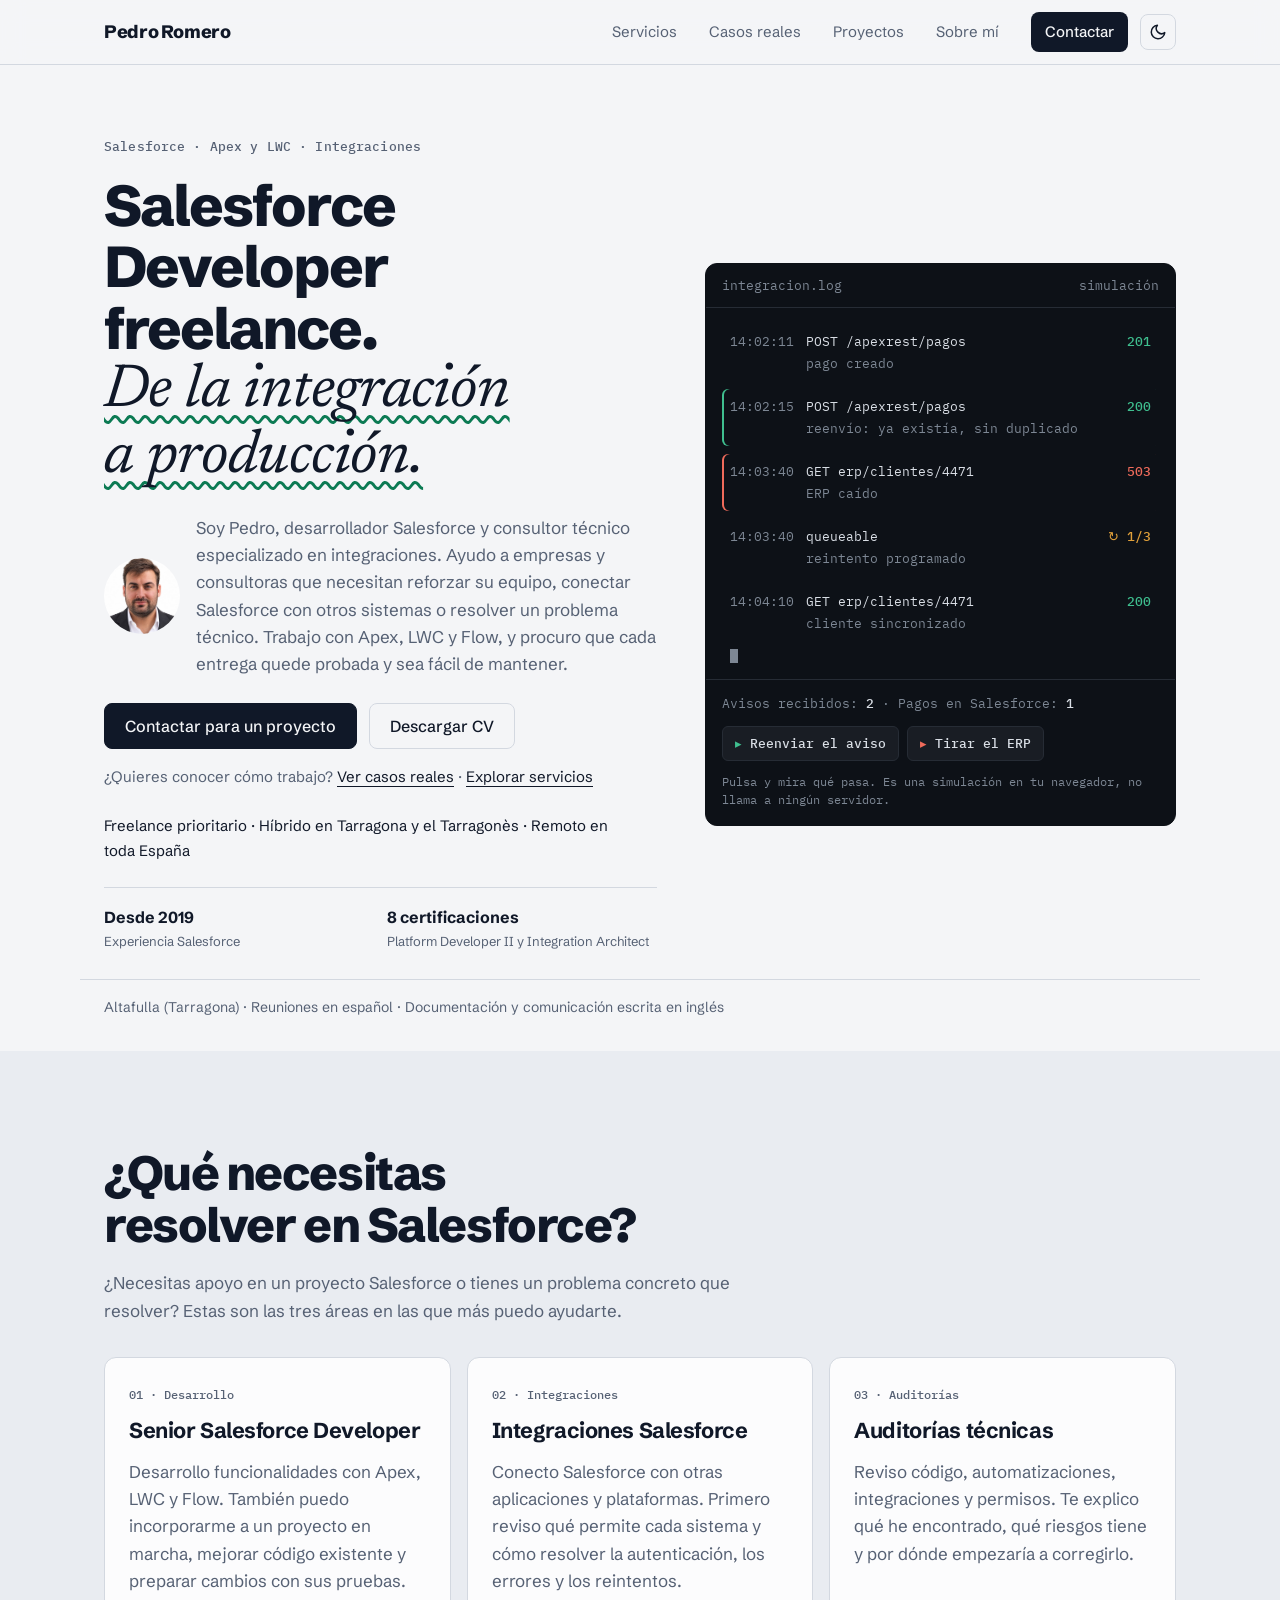
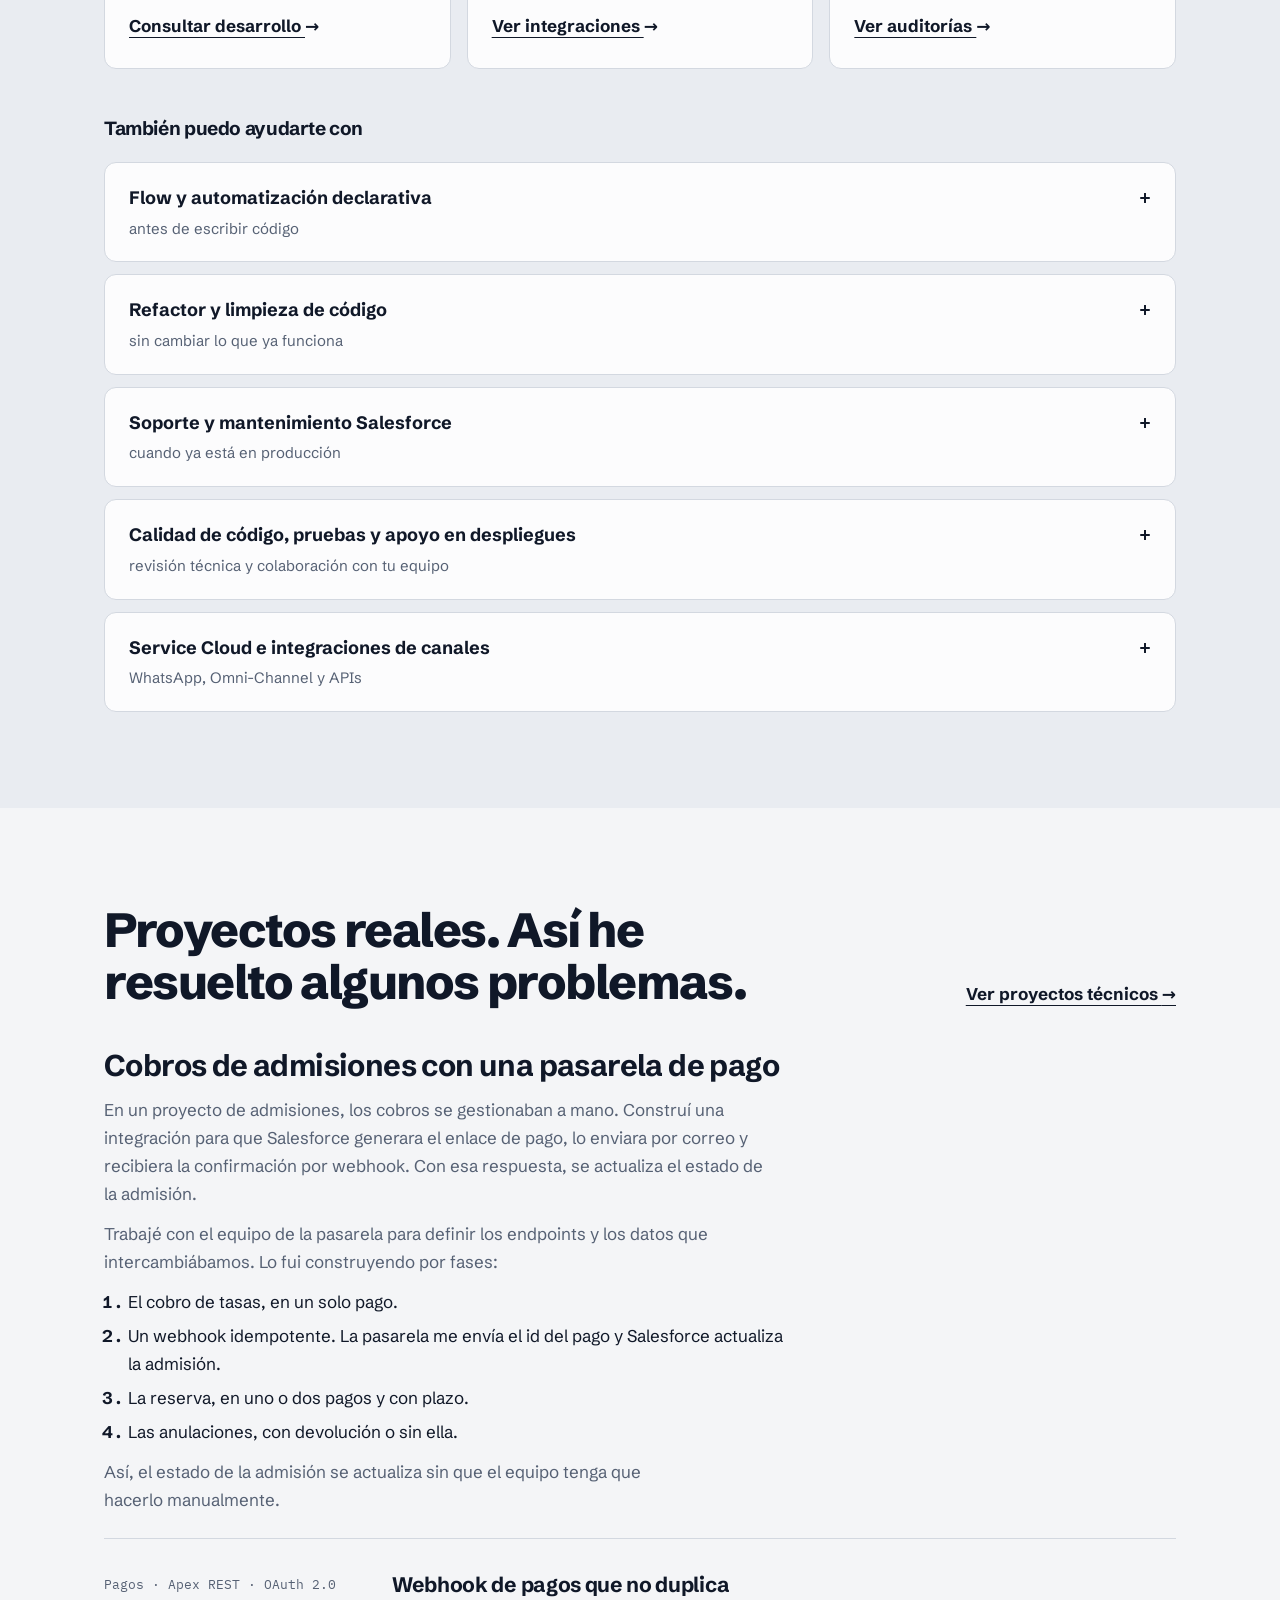
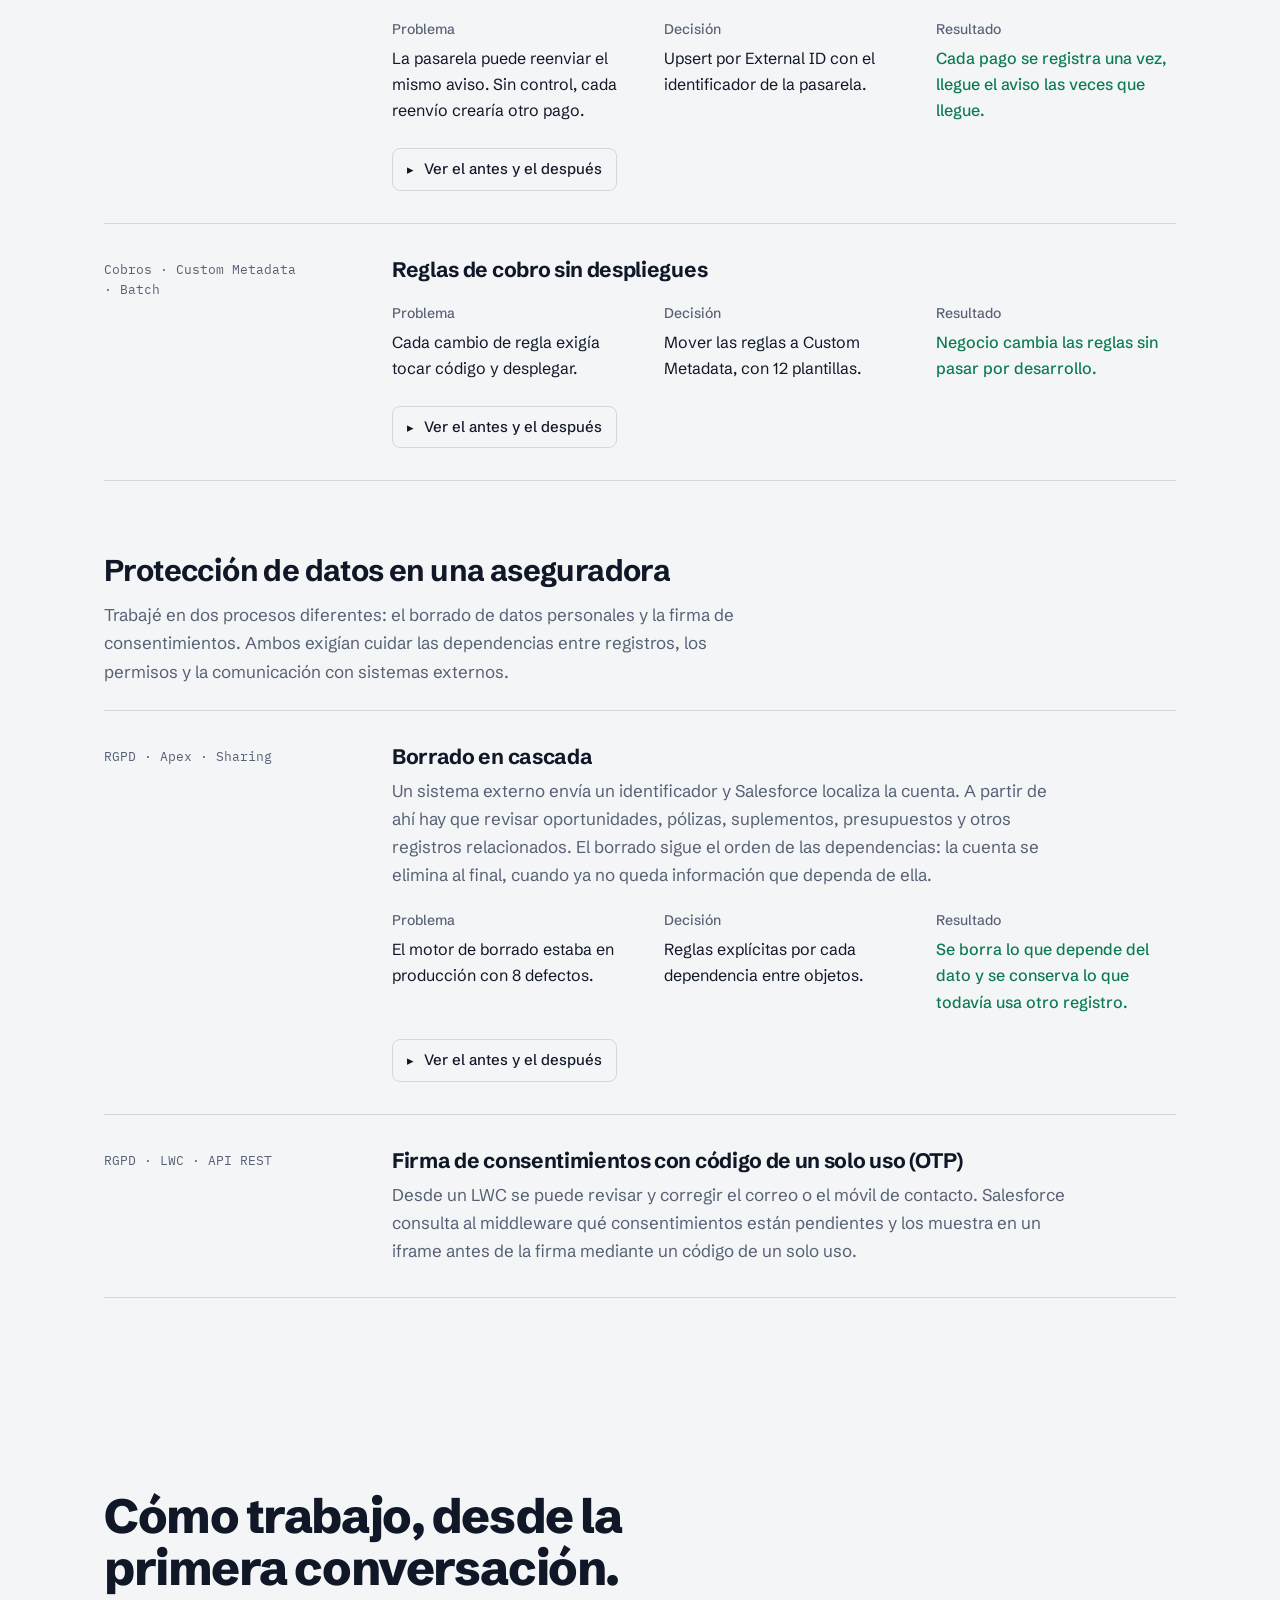
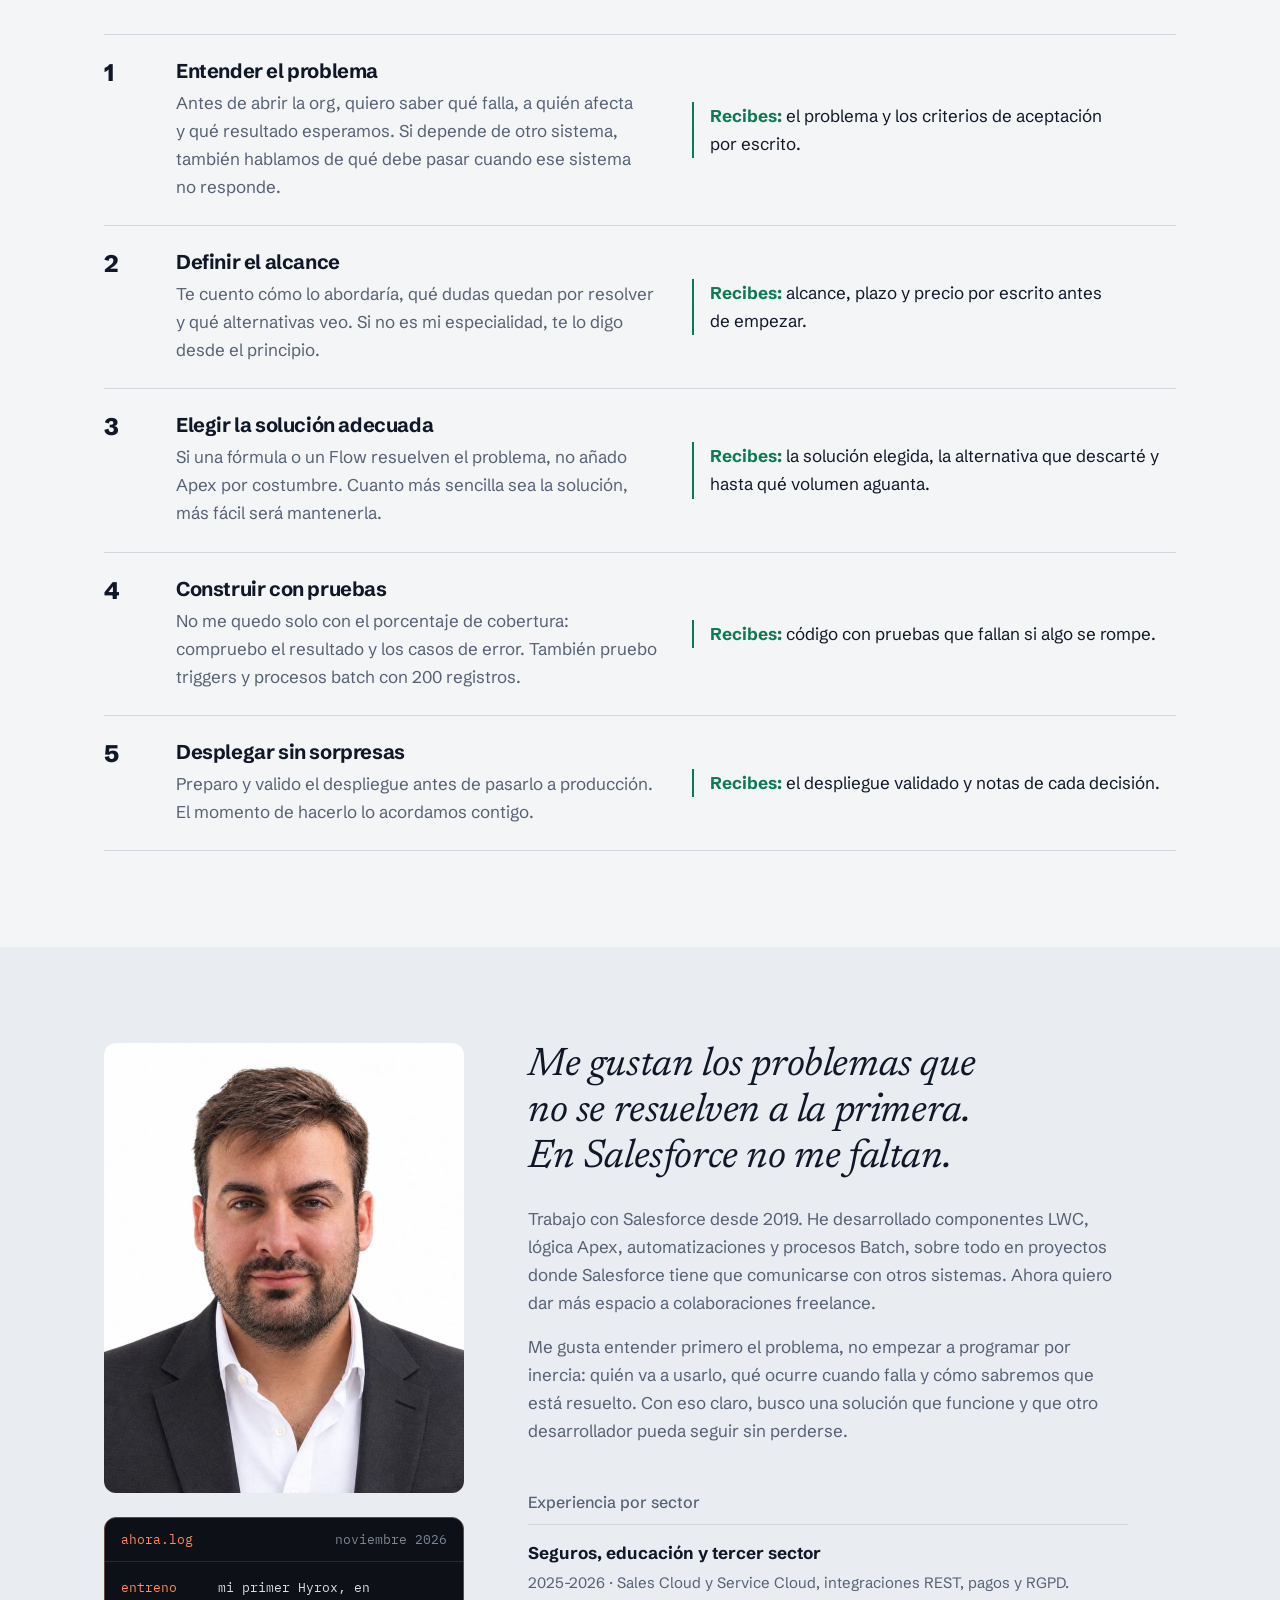
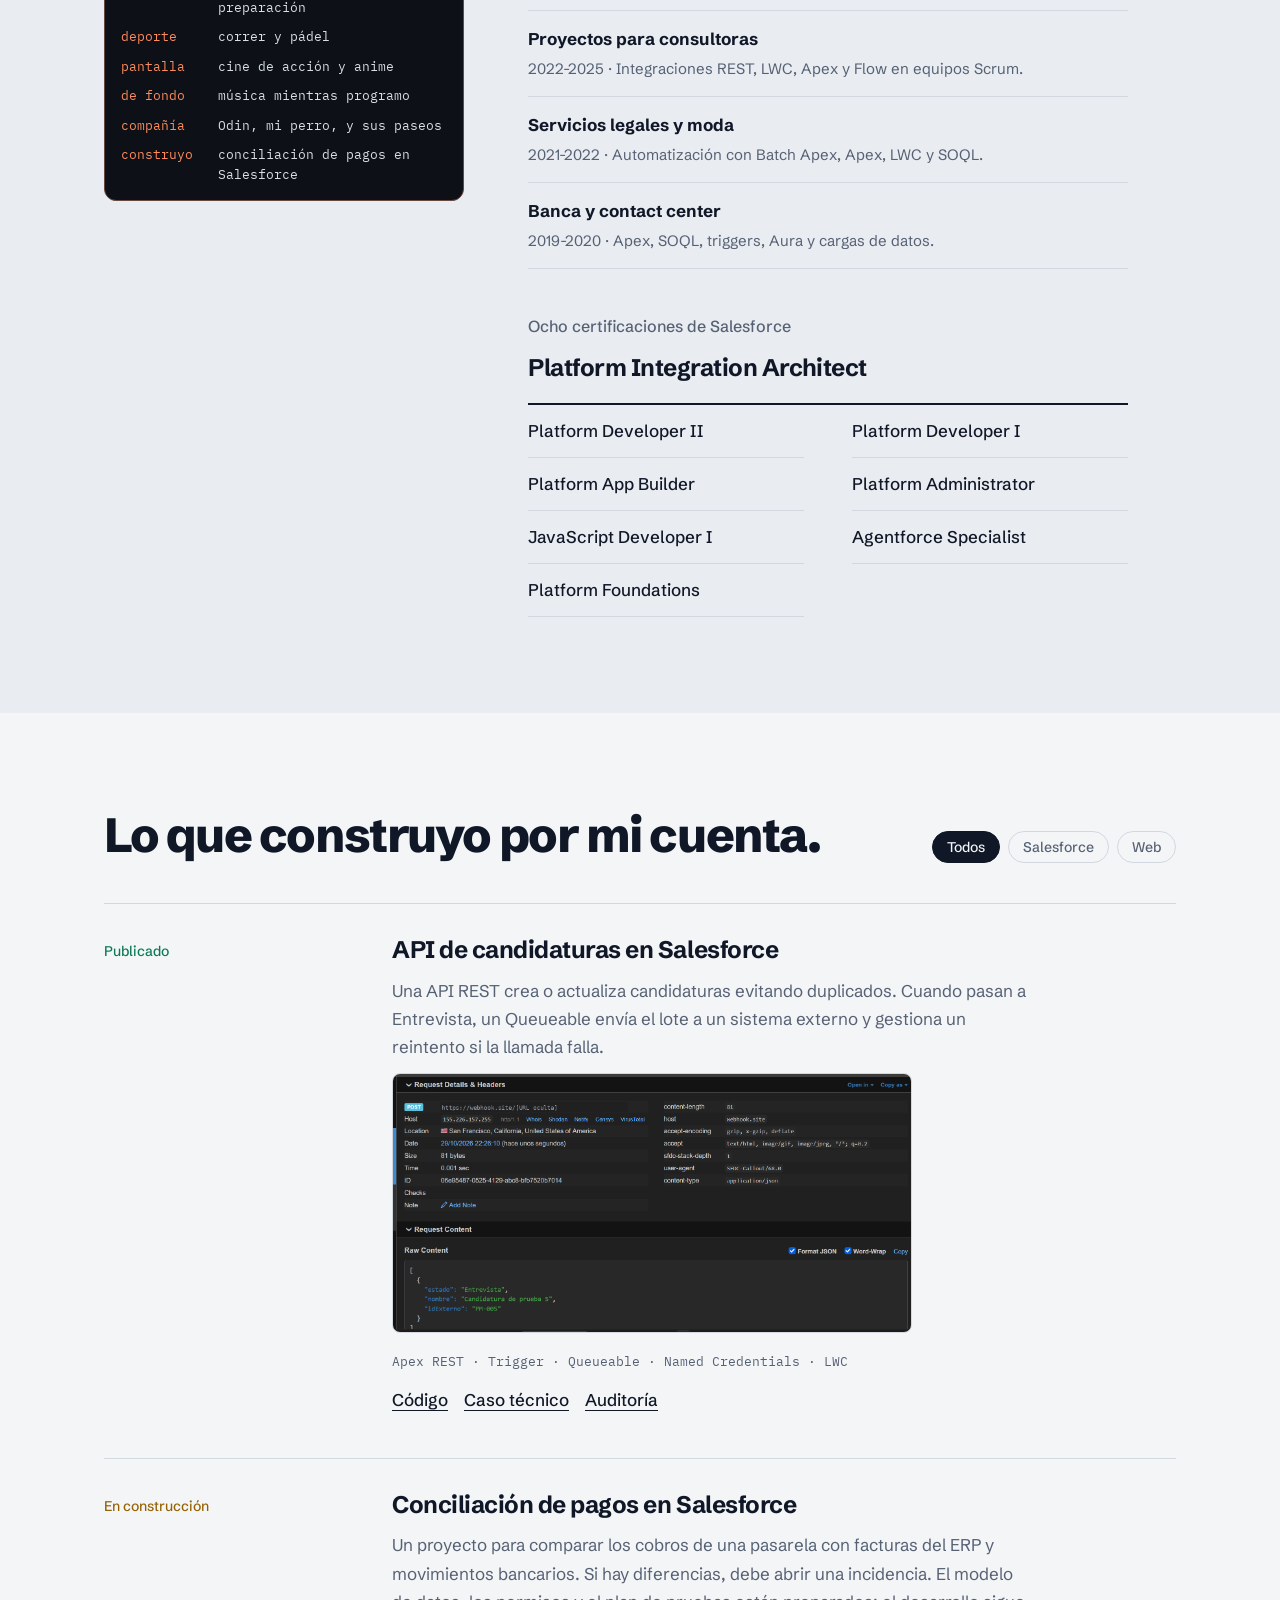
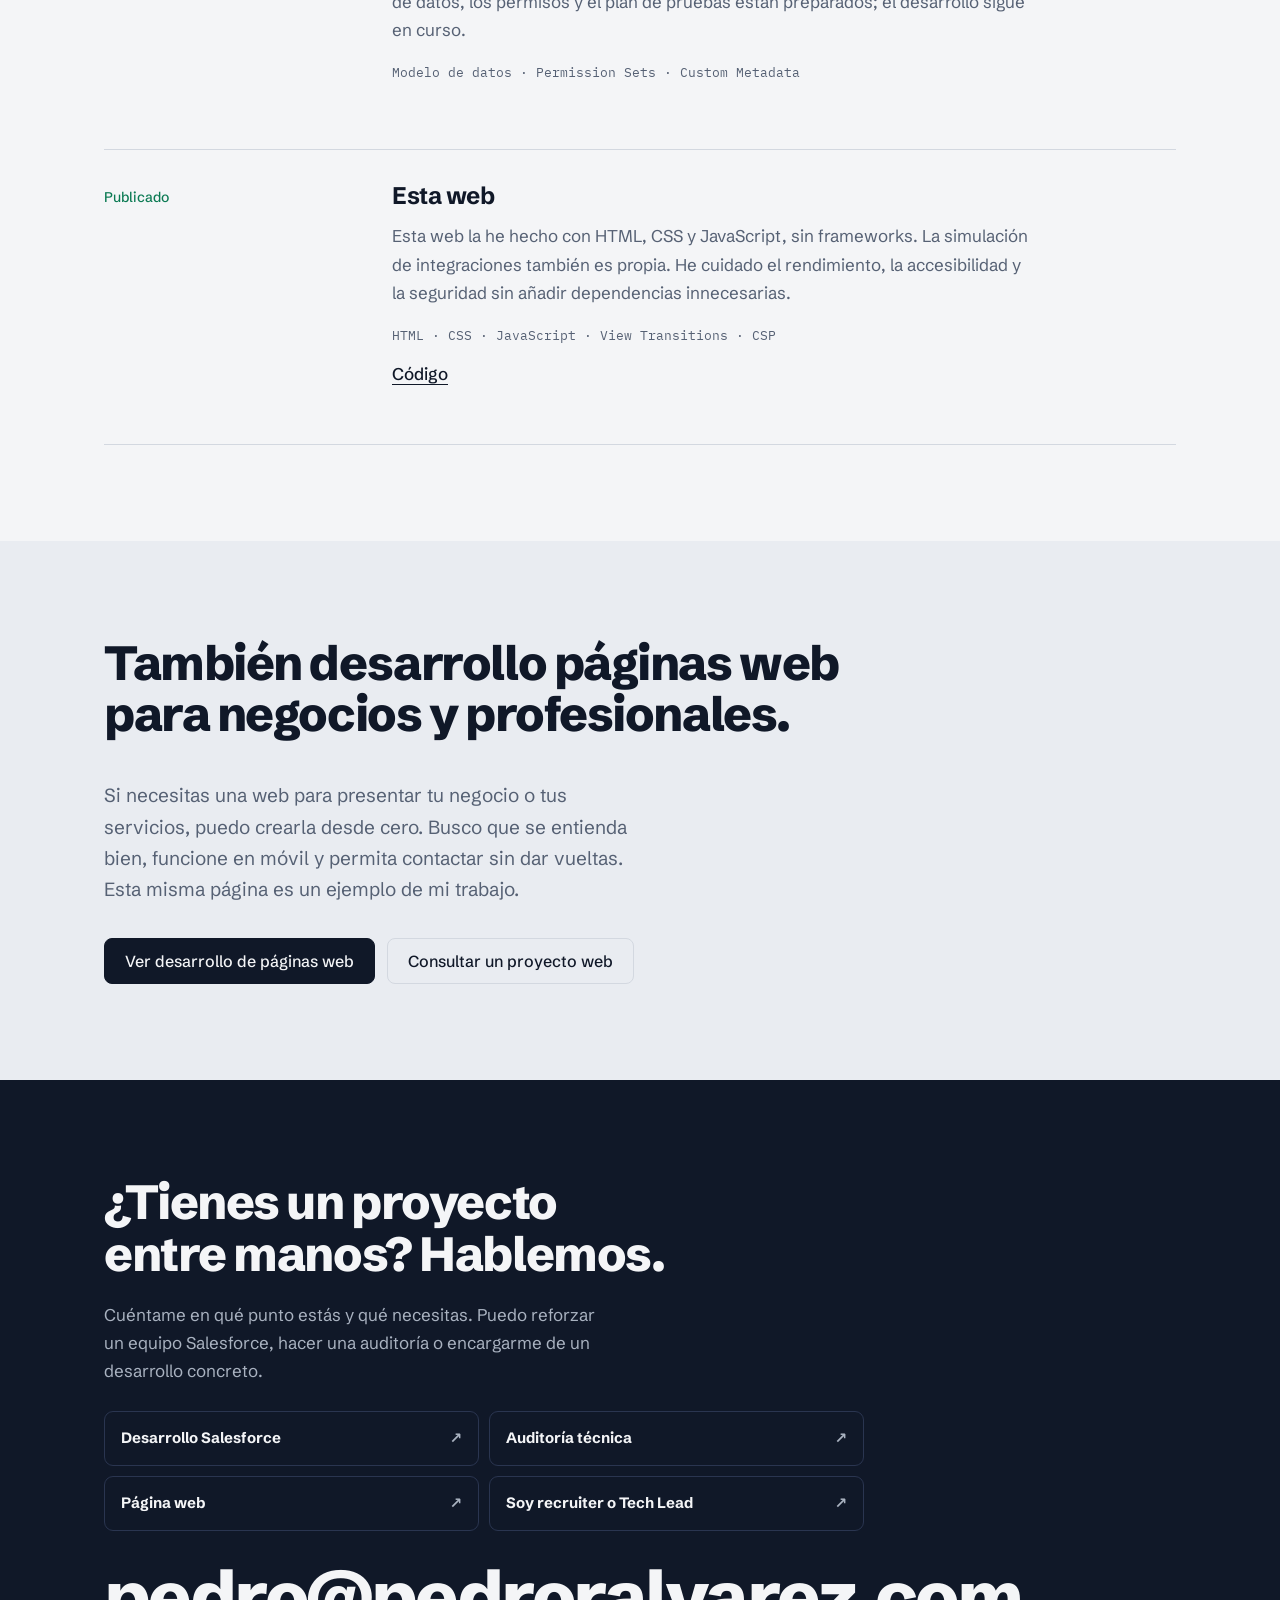
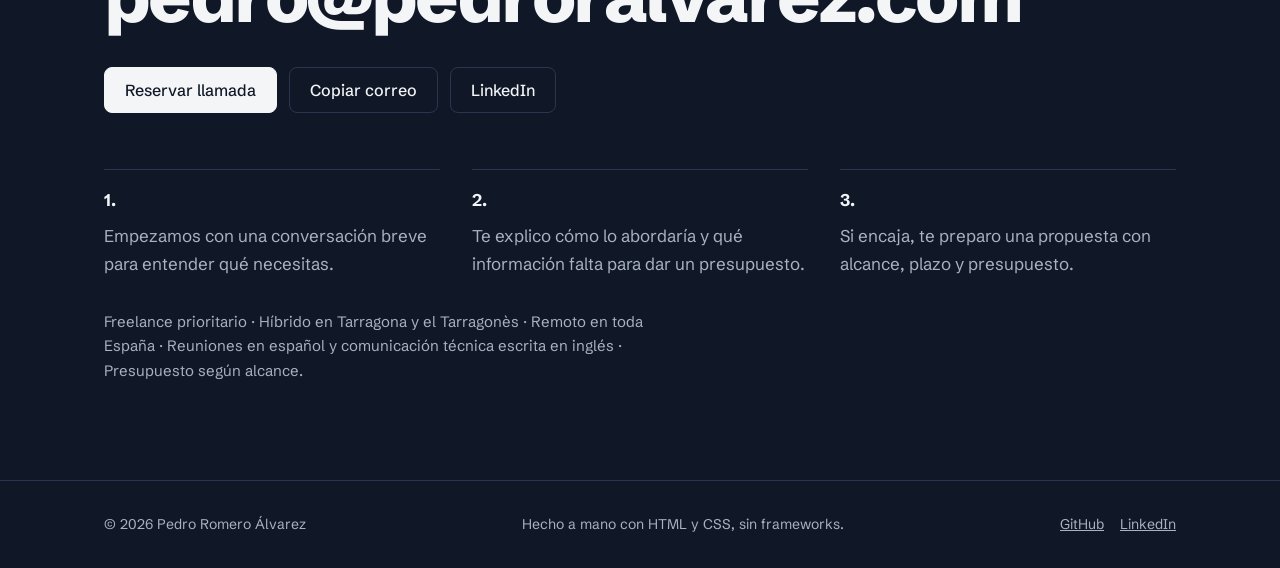
==== commit cd4e990b: "copy: rewrite homepage in a natural, direct technical voice" ====
--- a/public/index.html
+++ b/public/index.html
@@ -53,11 +53,11 @@
 <section id="inicio" class="hero">
   <div class="wrap hero-grid">
     <div class="hero-copy">
-      <p class="hero-kicker">Salesforce · Desarrollo senior · Integraciones</p>
+      <p class="hero-kicker">Salesforce · Apex y LWC · Integraciones</p>
       <h1>Salesforce Developer freelance. <span class="voz">De la integración a producción.</span></h1>
       <div class="hero-intro">
         <img class="hero-photo" src="assets/foto.jpg" alt="Pedro Romero Álvarez" width="720" height="900" />
-        <p class="lead">Soy Pedro, Salesforce Developer y consultor técnico especializado en integraciones. Ayudo a empresas y consultoras con Apex, LWC, Flow, auditorías y resolución de incidencias. Del análisis al despliegue, con código probado y documentado.</p>
+        <p class="lead">Soy Pedro, desarrollador Salesforce y consultor técnico especializado en integraciones. Ayudo a empresas y consultoras que necesitan reforzar su equipo, conectar Salesforce con otros sistemas o resolver un problema técnico. Trabajo con Apex, LWC y Flow, y procuro que cada entrega quede probada y sea fácil de mantener.</p>
       </div>
       <div class="actions hero-actions">
         <a class="btn btn-primary" href="mailto:pedro@pedroralvarez.com?subject=Proyecto%20Salesforce">Contactar para un proyecto</a>
@@ -95,24 +95,24 @@
 <section id="servicios" class="block block-tint">
   <div class="wrap">
     <h2 class="say">¿Qué necesitas resolver en Salesforce?</h2>
-    <p class="section-intro">Puedes contratarme para reforzar tu equipo o resolver una necesidad concreta. Estos son mis tres servicios principales.</p>
+    <p class="section-intro">¿Necesitas apoyo en un proyecto Salesforce o tienes un problema concreto que resolver? Estas son las tres áreas en las que más puedo ayudarte.</p>
     <div class="service-cards">
       <article class="service-card">
         <p class="service-card-label">01 · Desarrollo</p>
         <h3>Senior Salesforce Developer</h3>
-        <p>Apex, LWC, Flow, Batch y evolutivos. Desarrollo y refactorización con pruebas, seguridad y documentación para tu equipo.</p>
+        <p>Desarrollo funcionalidades con Apex, LWC y Flow. También puedo incorporarme a un proyecto en marcha, mejorar código existente y preparar cambios con sus pruebas.</p>
         <a href="mailto:pedro@pedroralvarez.com?subject=Desarrollo%20Salesforce">Consultar desarrollo <span aria-hidden="true">→</span></a>
       </article>
       <article class="service-card">
         <p class="service-card-label">02 · Integraciones</p>
         <h3>Integraciones Salesforce</h3>
-        <p>Conexión con otras aplicaciones y plataformas, según viabilidad. Arquitectura, autenticación, gestión de errores y trazabilidad.</p>
+        <p>Conecto Salesforce con otras aplicaciones y plataformas. Primero reviso qué permite cada sistema y cómo resolver la autenticación, los errores y los reintentos.</p>
         <a href="integraciones-salesforce/">Ver integraciones <span aria-hidden="true">→</span></a>
       </article>
       <article class="service-card">
         <p class="service-card-label">03 · Auditorías</p>
         <h3>Auditorías técnicas</h3>
-        <p>Revisión de código, Flows, integraciones y permisos. Hallazgos documentados y plan de mejoras priorizado.</p>
+        <p>Reviso código, automatizaciones, integraciones y permisos. Te explico qué he encontrado, qué riesgos tiene y por dónde empezaría a corregirlo.</p>
         <a href="auditoria-salesforce/">Ver auditorías <span aria-hidden="true">→</span></a>
       </article>
     </div>
@@ -121,39 +121,39 @@
             <details class="svc" name="servicios">
         <summary><span>Flow y automatización declarativa</span><span class="svc-sub">antes de escribir código</span></summary>
         <div class="svc-body">
-          <p>Antes de programar miro si un Flow, una regla de validación o un Permission Set lo resuelven. Si basta con eso, no escribo Apex. También reviso los Flows que ya tienes cuando se pisan entre ellos o con triggers.</p>
-          <p>Recibes la automatización probada y una nota de qué dispara cada Flow y en qué orden.</p>
-          <p><strong>Qué no hago.</strong> No meto en un Flow una lógica que se va a volver imposible de seguir. Si toca Apex, te explico por qué.</p>
+          <p>Antes de escribir Apex, compruebo si basta con un Flow, una regla de validación o un ajuste de configuración. También reviso automatizaciones que se pisan entre sí y provocan comportamientos inesperados.</p>
+          <p>Dejo la automatización probada y explico qué la activa, qué hace y cómo se relaciona con el resto.</p>
+          <p><strong>Mi criterio:</strong> si un Flow va a complicar el mantenimiento, prefiero usar Apex y explicar el motivo.</p>
         </div>
       </details>
             <details class="svc" name="servicios">
         <summary><span>Refactor y limpieza de código</span><span class="svc-sub">sin cambiar lo que ya funciona</span></summary>
         <div class="svc-body">
-          <p>Ordeno código heredado: triggers con lógica dentro, consultas en bucles, IDs y valores escritos a mano. Los parámetros que cambian por entorno o que el administrador debería poder tocar pasan a Custom Metadata.</p>
-          <p>Recibes el mismo comportamiento, con pruebas que lo comprueban antes y después del cambio, y la lista de lo que he corregido.</p>
-          <p><strong>Qué no hago.</strong> No reescribo todo desde cero si se puede mejorar por partes.</p>
+          <p>Reviso código heredado: triggers demasiado cargados, consultas dentro de bucles, IDs fijos o reglas difíciles de cambiar. Cuando encaja, paso los parámetros a Custom Metadata para que no dependan de un despliegue.</p>
+          <p>Antes de tocar la lógica, preparo pruebas para comprobar qué debe seguir funcionando. Después documento los cambios y cómo validarlos.</p>
+          <p><strong>Mi criterio:</strong> prefiero mejorar el código por partes antes que reescribir una solución entera sin necesidad.</p>
         </div>
       </details>
             <details class="svc" name="servicios">
         <summary><span>Soporte y mantenimiento Salesforce</span><span class="svc-sub">cuando ya está en producción</span></summary>
         <div class="svc-body">
-          <p>Corrijo incidencias buscando la causa y no el síntoma, y hago evolutivos sobre lo que ya funciona. También ofrezco bolsas de horas para mantenimiento y apoyo técnico, con tareas y disponibilidad previamente acordadas.</p>
-          <p>Por cada incidencia recibes qué la causaba, qué cambié y cómo comprobarlo.</p>
-          <p><strong>Qué no hago.</strong> No toco producción sin validar el despliegue y sin tu confirmación.</p>
+          <p>Investigo incidencias, busco su causa y preparo la corrección. También puedo encargarme de mejoras y colaborar con tu equipo mediante una bolsa de horas acordada.</p>
+          <p>Te cuento qué estaba pasando, qué se ha cambiado y cómo comprobar que funciona.</p>
+          <p><strong>Antes de desplegar:</strong> valido los cambios y acordamos contigo cuándo pasarlos a producción.</p>
         </div>
       </details>
       <details class="svc" name="servicios">
         <summary><span>Calidad de código, pruebas y apoyo en despliegues</span><span class="svc-sub">revisión técnica y colaboración con tu equipo</span></summary>
         <div class="svc-body">
-          <p>Reviso Apex, LWC y automatizaciones; refactorizo código difícil de mantener y refuerzo pruebas de escenarios reales, permisos y gestión de errores. Tengo experiencia trabajando con Git, Bitbucket y despliegues Salesforce entre entornos.</p>
-          <p>Puedo colaborar en la revisión de pull requests y acompañar despliegues dentro de un proceso de equipo. Si el trabajo exige construir o administrar pipelines CI/CD complejos, primero evaluamos el alcance y la necesidad de apoyo especializado.</p>
+          <p>Reviso Apex, LWC y automatizaciones para localizar errores, código difícil de mantener o pruebas que se quedan cortas. He trabajado con Git, Bitbucket y despliegues entre entornos Salesforce.</p>
+          <p>Puedo apoyar revisiones de pull requests y despliegues junto al equipo. Si necesitas diseñar un pipeline CI/CD complejo desde cero, estudiaremos el alcance y si conviene contar con apoyo especializado.</p>
         </div>
       </details>
       <details class="svc" name="servicios">
         <summary><span>Service Cloud e integraciones de canales</span><span class="svc-sub">WhatsApp, Omni-Channel y APIs</span></summary>
         <div class="svc-body">
-          <p>Trabajo con integraciones API REST, autenticación OAuth y configuraciones de Service Cloud, incluyendo Messaging for In-App and Web, WhatsApp y enrutamiento con Omni-Channel.</p>
-          <p>Reviso requisitos, permisos y pruebas antes de un despliegue. La viabilidad final depende de licencias y servicios contratados por el cliente.</p>
+          <p>Trabajo con Service Cloud, mensajería web, WhatsApp y Omni-Channel, además de integraciones REST y autenticación OAuth para conectar estos canales con otros sistemas.</p>
+          <p>Antes de plantear cambios, reviso cómo atiende el equipo, qué permisos necesita y qué canales y licencias tiene disponibles.</p>
         </div>
       </details>
     </div>
@@ -163,22 +163,22 @@
 <section id="casos" class="block">
   <div class="wrap">
     <div class="block-head case-heading">
-      <h2 class="say">Experiencia real, decisiones que puedes evaluar.</h2>
+      <h2 class="say">Proyectos reales. Así he resuelto algunos problemas.</h2>
       <a class="section-link" href="#portfolio">Ver proyectos técnicos <span aria-hidden="true">→</span></a>
     </div>
 
     <div class="proj">
       <div class="proj-head">
         <h3>Cobros de admisiones con una pasarela de pago</h3>
-        <p>Antes no había integración: cada cobro de una admisión se gestionaba a mano. Lo automaticé de punta a punta. Salesforce genera el enlace de pago y lo envía por email. La persona paga en la pasarela, la pasarela avisa a Salesforce por un webhook y Salesforce actualiza la admisión.</p>
-        <p>El equipo de la pasarela me dio los endpoints y cerramos juntos el acuerdo de integración: qué datos se envían y qué se responde. Después lo construí por fases:</p>
+        <p>En un proyecto de admisiones, los cobros se gestionaban a mano. Construí una integración para que Salesforce generara el enlace de pago, lo enviara por correo y recibiera la confirmación por webhook. Con esa respuesta, se actualiza el estado de la admisión.</p>
+        <p>Trabajé con el equipo de la pasarela para definir los endpoints y los datos que intercambiábamos. Lo fui construyendo por fases:</p>
         <ol class="proj-steps">
           <li>El cobro de tasas, en un solo pago.</li>
           <li>Un webhook idempotente. La pasarela me envía el id del pago y Salesforce actualiza la admisión.</li>
           <li>La reserva, en uno o dos pagos y con plazo.</li>
           <li>Las anulaciones, con devolución o sin ella.</li>
         </ol>
-        <p>Cada paso cambia el estado de la admisión, sin que nadie lo toque a mano.</p>
+        <p>Así, el estado de la admisión se actualiza sin que el equipo tenga que hacerlo manualmente.</p>
       </div>
       <article class="case">
         <p class="case-tag">Pagos · Apex REST · OAuth 2.0</p>
@@ -234,14 +234,14 @@
 
     <div class="proj">
       <div class="proj-head">
-        <h3>RGPD en una aseguradora</h3>
-        <p>Dos integraciones distintas. Fue un proyecto largo, con discrepancias con el cliente que tocó resolver por el camino.</p>
+        <h3>Protección de datos en una aseguradora</h3>
+        <p>Trabajé en dos procesos diferentes: el borrado de datos personales y la firma de consentimientos. Ambos exigían cuidar las dependencias entre registros, los permisos y la comunicación con sistemas externos.</p>
       </div>
       <article class="case">
         <p class="case-tag">RGPD · Apex · Sharing</p>
         <div>
           <h4>Borrado en cascada</h4>
-          <p class="case-intro">El sistema del cliente envía el identificador externo de una persona y Salesforce localiza su cuenta. De ella cuelgan oportunidades, pólizas con sus suplementos, presupuestos, simulaciones, cotizaciones y otros objetos propios. Se borra de abajo arriba, y la cuenta cae la última, cuando se ha quedado vacía. La primera petición fue anonimizar por completo.</p>
+          <p class="case-intro">Un sistema externo envía un identificador y Salesforce localiza la cuenta. A partir de ahí hay que revisar oportunidades, pólizas, suplementos, presupuestos y otros registros relacionados. El borrado sigue el orden de las dependencias: la cuenta se elimina al final, cuando ya no queda información que dependa de ella.</p>
           <dl class="case-steps">
             <div><dt>Problema</dt><dd>El motor de borrado estaba en producción con 8 defectos.</dd></div>
             <div><dt>Decisión</dt><dd>Reglas explícitas por cada dependencia entre objetos.</dd></div>
@@ -268,7 +268,7 @@
         <p class="case-tag">RGPD · LWC · API REST</p>
         <div>
           <h4>Firma de consentimientos con código de un solo uso (OTP)</h4>
-          <p class="case-intro">Un LWC permite revisar y corregir el email o el móvil de contacto. Con ese dato, Salesforce pregunta al middleware del cliente qué consentimientos faltan por firmar, y un iframe muestra antes todos los consentimientos RGPD.</p>
+          <p class="case-intro">Desde un LWC se puede revisar y corregir el correo o el móvil de contacto. Salesforce consulta al middleware qué consentimientos están pendientes y los muestra en un iframe antes de la firma mediante un código de un solo uso.</p>
         </div>
       </article>
     </div>
@@ -277,31 +277,31 @@
 
 <section id="metodo" class="block">
   <div class="wrap">
-    <h2 class="say">Cómo trabajo, de la primera llamada al despliegue.</h2>
+    <h2 class="say">Cómo trabajo, desde la primera conversación.</h2>
     <ol class="method">
       <li class="step">
-        <h3>Entender qué duele</h3>
-        <p>Antes de abrir la org, hablamos de qué falla, a quién le cuesta y cuándo se dará por terminado. También de qué volumen tiene que aguantar y qué pasa si el otro sistema se cae.</p>
+        <h3>Entender el problema</h3>
+        <p>Antes de abrir la org, quiero saber qué falla, a quién afecta y qué resultado esperamos. Si depende de otro sistema, también hablamos de qué debe pasar cuando ese sistema no responde.</p>
         <p class="step-out"><b>Recibes:</b> el problema y los criterios de aceptación por escrito.</p>
       </li>
       <li class="step">
-        <h3>Acotar</h3>
-        <p>Te digo qué haría, qué no y por qué. Si lo que necesitas no es lo mío, te lo digo antes de empezar.</p>
+        <h3>Definir el alcance</h3>
+        <p>Te cuento cómo lo abordaría, qué dudas quedan por resolver y qué alternativas veo. Si no es mi especialidad, te lo digo desde el principio.</p>
         <p class="step-out"><b>Recibes:</b> alcance, plazo y precio por escrito antes de empezar.</p>
       </li>
       <li class="step">
-        <h3>Elegir lo mínimo que aguanta</h3>
-        <p>Si una fórmula o un Flow bastan, no escribo Apex. Así hay menos que mantener después.</p>
+        <h3>Elegir la solución adecuada</h3>
+        <p>Si una fórmula o un Flow resuelven el problema, no añado Apex por costumbre. Cuanto más sencilla sea la solución, más fácil será mantenerla.</p>
         <p class="step-out"><b>Recibes:</b> la solución elegida, la alternativa que descarté y hasta qué volumen aguanta.</p>
       </li>
       <li class="step">
         <h3>Construir con pruebas</h3>
-        <p>Los tests comprueban resultados, no solo cobertura. Los triggers y los batch se prueban con 200 registros.</p>
+        <p>No me quedo solo con el porcentaje de cobertura: compruebo el resultado y los casos de error. También pruebo triggers y procesos batch con 200 registros.</p>
         <p class="step-out"><b>Recibes:</b> código con pruebas que fallan si algo se rompe.</p>
       </li>
       <li class="step">
         <h3>Desplegar sin sorpresas</h3>
-        <p>Valido el despliegue antes de lanzarlo y espero tu confirmación.</p>
+        <p>Preparo y valido el despliegue antes de pasarlo a producción. El momento de hacerlo lo acordamos contigo.</p>
         <p class="step-out"><b>Recibes:</b> el despliegue validado y notas de cada decisión.</p>
       </li>
     </ol>
@@ -326,8 +326,8 @@
     </div>
     <div class="about-text">
       <h2 class="about-lead voz">Me gustan los problemas que no se resuelven a la primera. En Salesforce no me faltan.</h2>
-      <p>Soy Salesforce Developer y consultor técnico, con preferencia por proyectos freelance. Desde 2019 he trabajado con Apex, LWC, Flow, procesos Batch Apex e integraciones con sistemas externos. Mis proyectos incluyen conexiones con pasarelas de pago, ERP y portales.</p>
-      <p>Antes de tocar código, entiendo qué duele en el negocio: qué pasa cuando algo falla y qué tiene que cumplir para darse por terminado. Como freelance puedo dedicarle el tiempo que hace falta a ese problema. Después escribo lo mínimo que lo resuelve bien.</p>
+      <p>Trabajo con Salesforce desde 2019. He desarrollado componentes LWC, lógica Apex, automatizaciones y procesos Batch, sobre todo en proyectos donde Salesforce tiene que comunicarse con otros sistemas. Ahora quiero dar más espacio a colaboraciones freelance.</p>
+      <p>Me gusta entender primero el problema, no empezar a programar por inercia: quién va a usarlo, qué ocurre cuando falla y cómo sabremos que está resuelto. Con eso claro, busco una solución que funcione y que otro desarrollador pueda seguir sin perderse.</p>
       <div class="experiencia">
         <h3>Experiencia por sector</h3>
         <ul>
@@ -378,7 +378,7 @@
       <article class="project" data-cat="Salesforce">
         <p class="project-state is-live">Publicado</p>
         <h3 class="vt-candidaturas">API de candidaturas en Salesforce</h3>
-        <p>Una API REST crea o actualiza candidaturas sin duplicados. Al pasar a Entrevista, un Queueable envía el lote a un sistema externo y reintenta si falla.</p>
+        <p>Una API REST crea o actualiza candidaturas evitando duplicados. Cuando pasan a Entrevista, un Queueable envía el lote a un sistema externo y gestiona un reintento si la llamada falla.</p>
         <img class="project-shot" src="assets/mini-crm/webhook.png" alt="Petición POST recibida en webhook.site desde Salesforce con el lote de una candidatura en Entrevista" width="1597" height="793" loading="lazy" />
         <p class="stack">Apex REST · Trigger · Queueable · Named Credentials · LWC</p>
         <p class="links"><a href="https://github.com/Kairveth/sf-candidaturas-api" rel="noopener noreferrer">Código</a><a href="caso/">Caso técnico</a><a href="caso/auditoria-candidaturas/">Auditoría</a></p>
@@ -386,13 +386,13 @@
       <article class="project" data-cat="Salesforce">
         <p class="project-state">En construcción</p>
         <h3>Conciliación de pagos en Salesforce</h3>
-        <p>Cuadra los cobros de la pasarela con las facturas del ERP y los movimientos del banco, y abre una incidencia cuando no casan. El modelo de datos, los permisos y el plan de pruebas están hechos. El código empieza ahora.</p>
+        <p>Un proyecto para comparar los cobros de una pasarela con facturas del ERP y movimientos bancarios. Si hay diferencias, debe abrir una incidencia. El modelo de datos, los permisos y el plan de pruebas están preparados; el desarrollo sigue en curso.</p>
         <p class="stack">Modelo de datos · Permission Sets · Custom Metadata</p>
       </article>
       <article class="project" data-cat="Web">
         <p class="project-state is-live">Publicado</p>
         <h3>Esta web</h3>
-        <p>HTML, CSS y unas pocas líneas de JavaScript, sin frameworks ni dependencias. El registro de arriba está hecho a mano. La página no carga nada de terceros y sale con una política de seguridad de contenido estricta.</p>
+        <p>Esta web la he hecho con HTML, CSS y JavaScript, sin frameworks. La simulación de integraciones también es propia. He cuidado el rendimiento, la accesibilidad y la seguridad sin añadir dependencias innecesarias.</p>
         <p class="stack">HTML · CSS · JavaScript · View Transitions · CSP</p>
         <p class="links"><a href="https://github.com/Kairveth/web-personal" rel="noopener noreferrer">Código</a></p>
       </article>
@@ -402,8 +402,8 @@
 
 <section id="desarrollo-web" class="block block-tint">
   <div class="wrap">
-    <h2 class="say">¿No necesitas Salesforce? También desarrollo páginas web.</h2>
-    <p class="lead">Para negocios y profesionales que necesitan una web clara, rápida y adaptable a móvil. Puedo crear páginas de presentación y servicios, con una estructura sencilla para que los clientes encuentren lo que buscan. Este sitio es un ejemplo construido con HTML, CSS y JavaScript.</p>
+    <h2 class="say">También desarrollo páginas web para negocios y profesionales.</h2>
+    <p class="lead">Si necesitas una web para presentar tu negocio o tus servicios, puedo crearla desde cero. Busco que se entienda bien, funcione en móvil y permita contactar sin dar vueltas. Esta misma página es un ejemplo de mi trabajo.</p>
     <div class="actions">
       <a class="btn btn-primary" href="paginas-web/">Ver desarrollo de páginas web</a>
       <a class="btn btn-quiet" href="#contacto">Consultar un proyecto web</a>
@@ -413,8 +413,8 @@
 
 <section id="contacto" class="block invert contact">
   <div class="wrap">
-    <h2 class="say">¿Necesitas un Salesforce Developer? Hablemos.</h2>
-    <p class="contact-intro">Cuéntame qué quieres construir o qué falla. También puedo incorporarme temporalmente a un equipo técnico.</p>
+    <h2 class="say">¿Tienes un proyecto entre manos? Hablemos.</h2>
+    <p class="contact-intro">Cuéntame en qué punto estás y qué necesitas. Puedo reforzar un equipo Salesforce, hacer una auditoría o encargarme de un desarrollo concreto.</p>
     <div class="contact-chooser" aria-label="Tipo de consulta">
       <a href="mailto:pedro@pedroralvarez.com?subject=Proyecto%20Salesforce%20freelance">Desarrollo Salesforce <span aria-hidden="true">↗</span></a>
       <a href="mailto:pedro@pedroralvarez.com?subject=Auditor%C3%ADa%20t%C3%A9cnica%20Salesforce">Auditoría técnica <span aria-hidden="true">↗</span></a>
@@ -428,9 +428,9 @@
       <a class="btn btn-quiet" href="https://www.linkedin.com/in/pedro-romero-alvarez-329b035a/" rel="noopener noreferrer">LinkedIn</a>
     </div>
     <ol class="steps">
-      <li>Hablamos 30 minutos. Me cuentas qué falla o qué quieres construir.</li>
-      <li>Te digo si puedo ayudarte, y qué no haría.</li>
-      <li>Si te encaja, te mando una propuesta con alcance, plazo y precio.</li>
+      <li>Empezamos con una conversación breve para entender qué necesitas.</li>
+      <li>Te explico cómo lo abordaría y qué información falta para dar un presupuesto.</li>
+      <li>Si encaja, te preparo una propuesta con alcance, plazo y presupuesto.</li>
     </ol>
     <p class="contact-note">Freelance prioritario · Híbrido en Tarragona y el Tarragonès · Remoto en toda España · Reuniones en español y comunicación técnica escrita en inglés · Presupuesto según alcance.</p>
   </div>
--- a/public/styles.css
+++ b/public/styles.css
@@ -364,6 +364,15 @@
 .section-link { color: var(--ink); font-weight: 600; text-underline-offset: 5px; }
 .case-heading { align-items: end; }
 .contact-intro { color: var(--graphite); max-width: 57ch; margin-top: -18px; }
+.contact-chooser { display: grid; grid-template-columns: repeat(2, minmax(0, 1fr)); gap: 10px; max-width: 760px; margin: 26px 0 28px; }
+.contact-chooser a { display: flex; align-items: center; justify-content: space-between; gap: 14px; padding: 14px 16px; border: 1px solid var(--rule); border-radius: 9px; color: var(--ink); text-decoration: none; font-weight: 600; font-size: .9375rem; background: var(--surface); transition: border-color .2s ease; }
+.contact-chooser a:hover, .contact-chooser a:focus-visible { border-color: var(--ink); }
+.contact-chooser span { color: var(--graphite); flex: none; }
+.service-page .service-related { display: grid; gap: 12px; padding: 24px 0; border-top: 1px solid var(--rule); margin-top: 36px; }
+.service-page .service-related h2 { margin: 0 0 8px; font-size: 1.25rem; }
+.service-page .service-related nav { display: flex; gap: 12px 24px; flex-wrap: wrap; }
+.service-page .service-related a { font-size: .9375rem; color: var(--ink); font-weight: 600; text-underline-offset: 5px; }
+@media (max-width: 560px) { .contact-chooser { grid-template-columns: 1fr; } }
 .service-page h1 { max-width: 21ch; font-size: clamp(2.2rem, 4.6vw, 3.5rem); line-height: 1.12; }
 .service-page > .lead { max-width: 70ch; }
 .service-page .service-page-actions { margin-top: 26px; margin-bottom: 28px; }
@@ -398,6 +407,26 @@
   .hero-actions { flex-direction: column; align-items: stretch; }
 }
 
+/* Movimiento editorial discreto: solo al entrar y al interactuar; sin JS adicional. */
+@keyframes soft-entrance {
+  from { opacity: 0; transform: translateY(8px); }
+  to { opacity: 1; transform: translateY(0); }
+}
+@media (prefers-reduced-motion: no-preference) {
+  .hero-kicker { animation: soft-entrance .3s var(--ease) both; }
+  .hero-copy h1 { animation: soft-entrance .4s var(--ease) .05s both; }
+  .hero-intro { animation: soft-entrance .42s var(--ease) .1s both; }
+  .hero-actions { animation: soft-entrance .42s var(--ease) .15s both; }
+  .service-card { transition: transform .22s var(--ease), border-color .22s ease, box-shadow .22s ease; }
+  .service-card:focus-within { border-color: var(--ink); }
+  .service-card a span, .contact-chooser a span { display: inline-block; transition: transform .2s var(--ease); }
+  .service-card:focus-within a span, .contact-chooser a:focus-visible span { transform: translateX(3px); }
+}
+@media (hover: hover) and (prefers-reduced-motion: no-preference) {
+  .service-card:hover { transform: translateY(-3px); border-color: var(--graphite); box-shadow: 0 8px 22px rgba(16, 24, 40, .055); }
+  .service-card:hover a span, .contact-chooser a:hover span { transform: translateX(3px); }
+}
+
 @media (prefers-reduced-motion: reduce) {
   html { scroll-behavior: auto; }
   *, ::before, ::after { animation: none !important; transition: none !important; }
